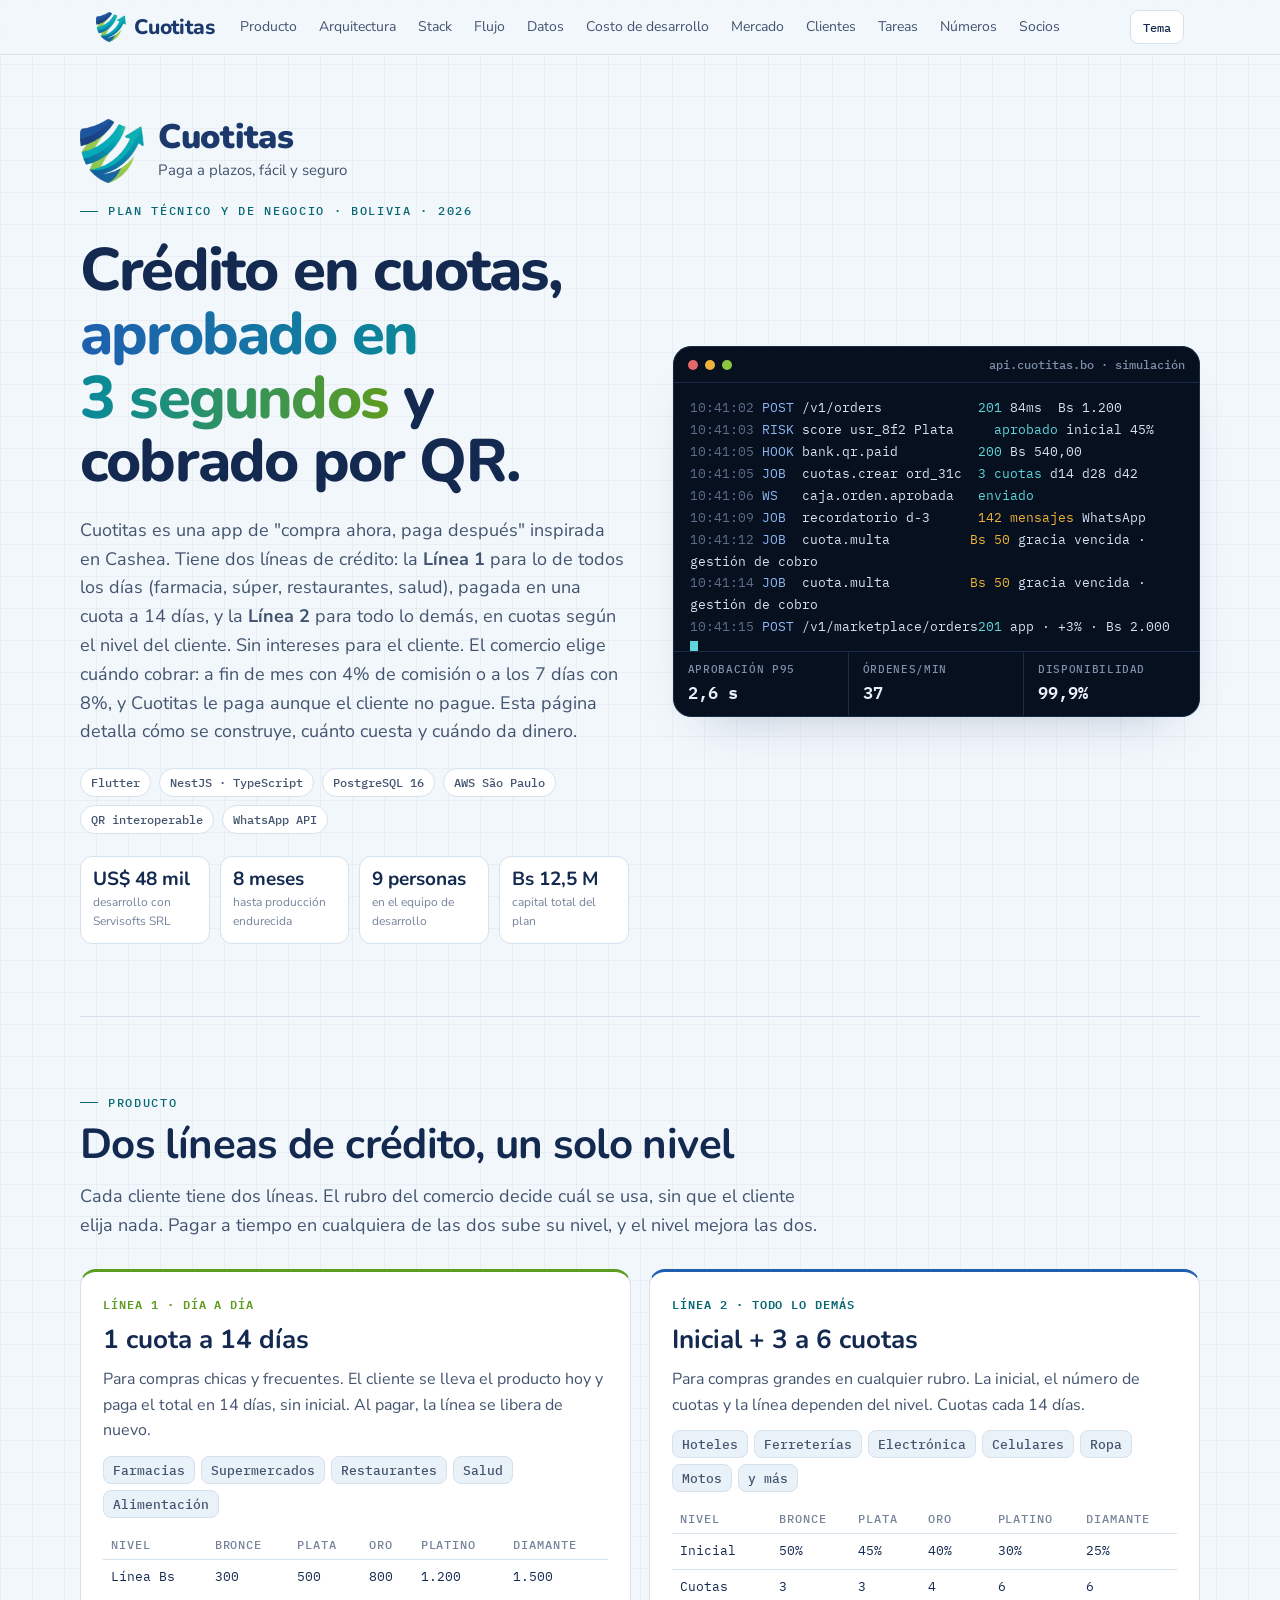
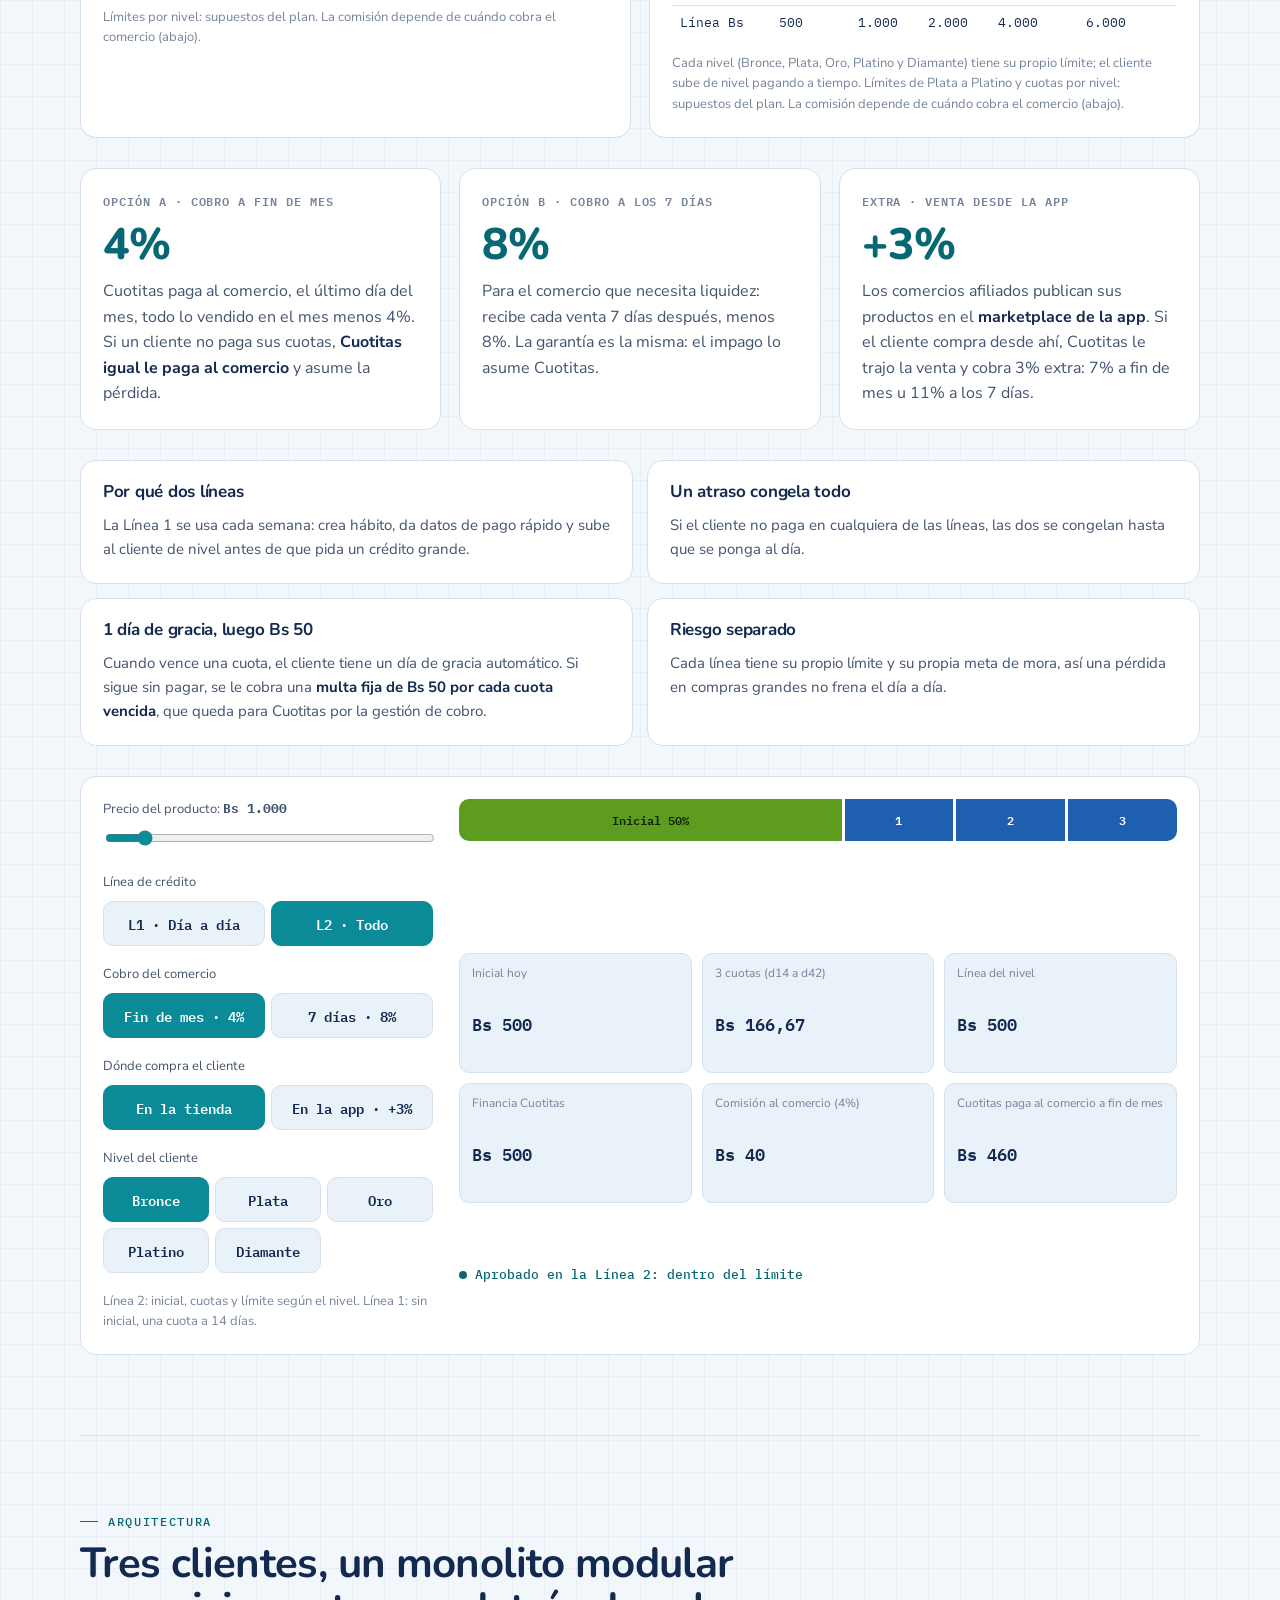
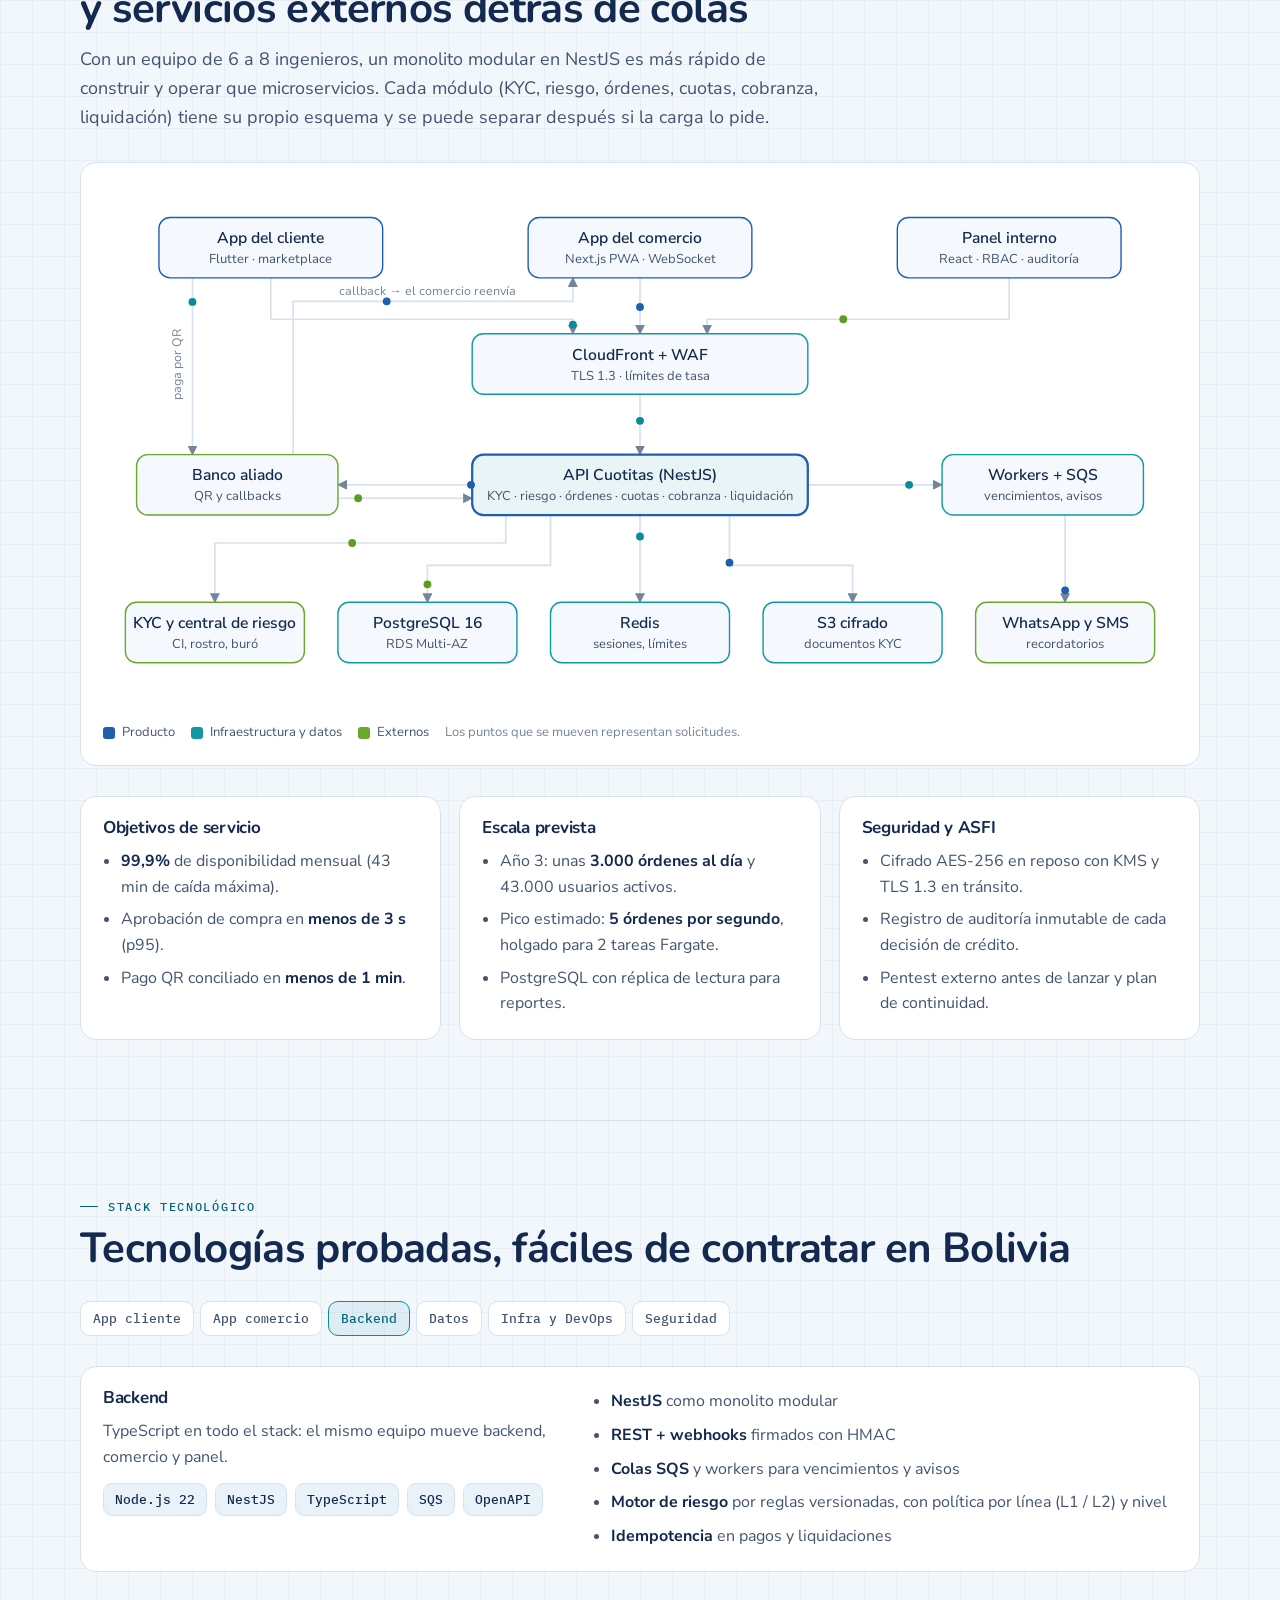
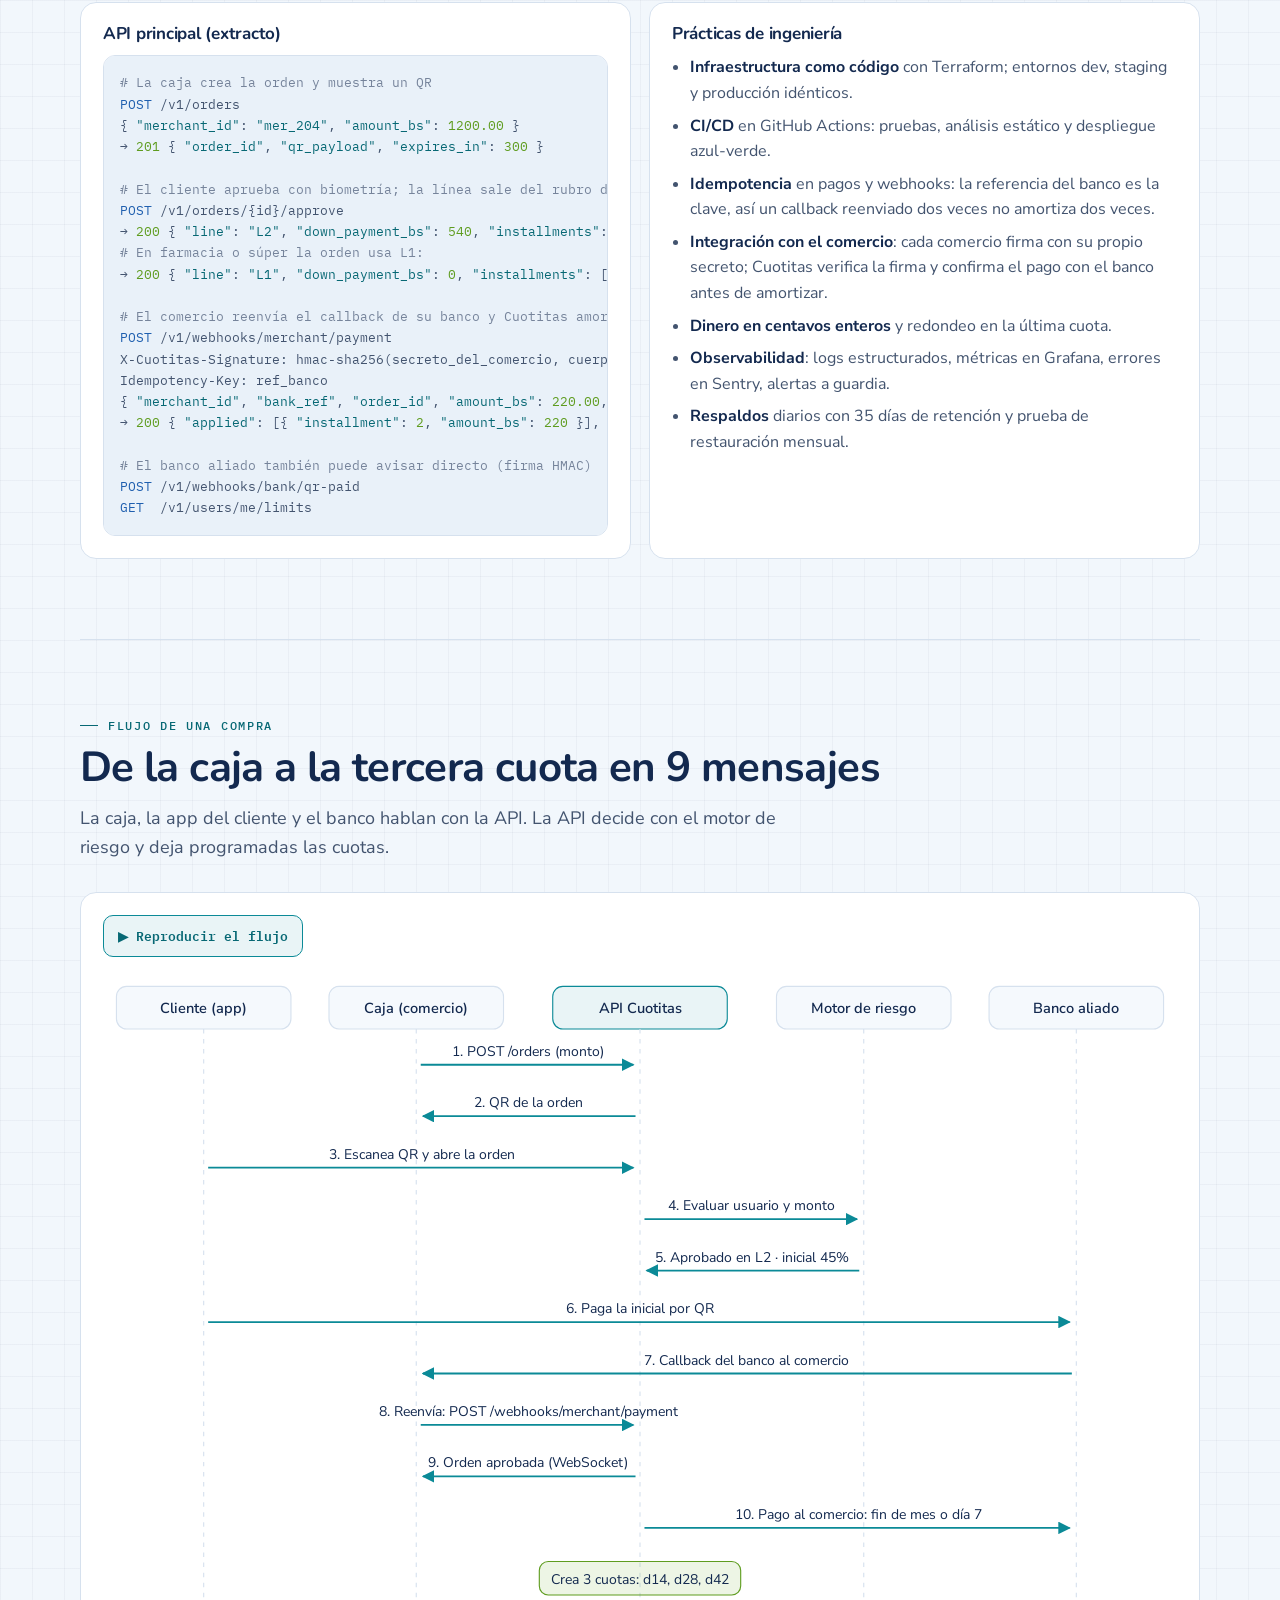
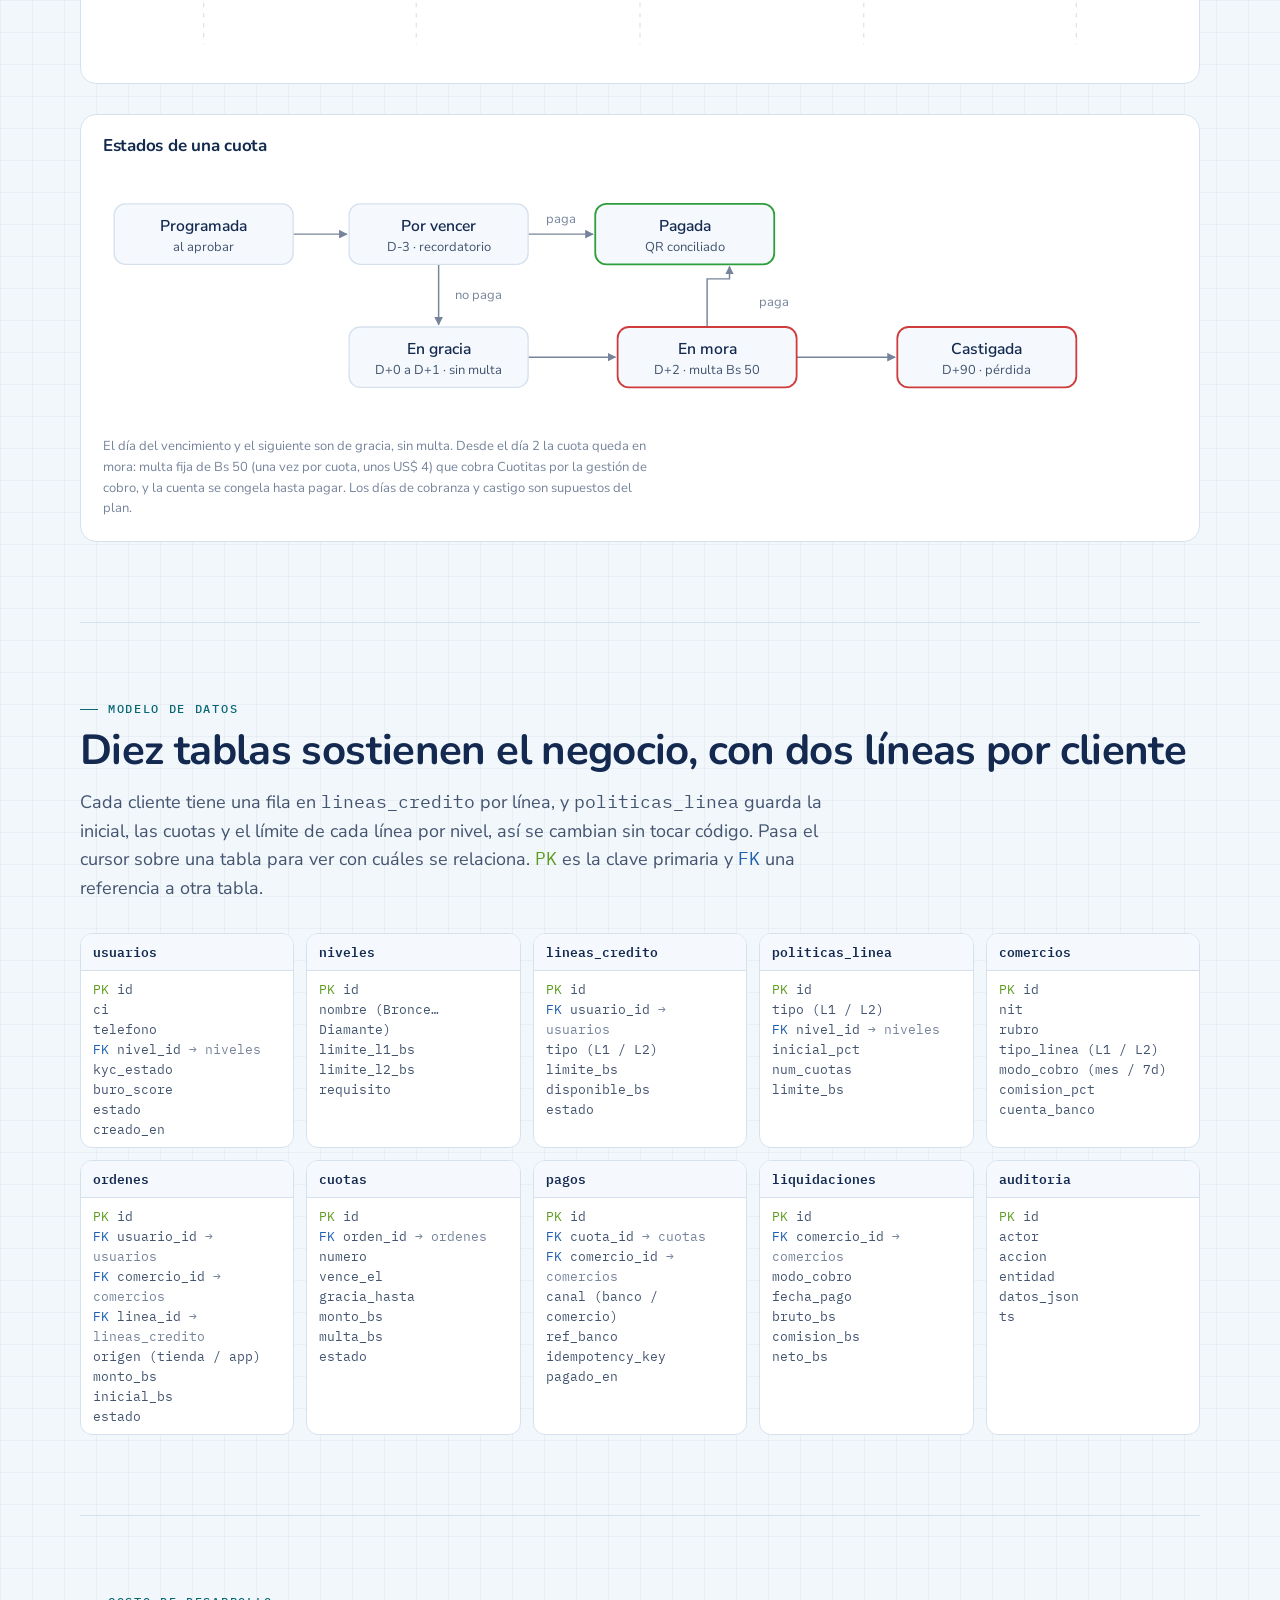
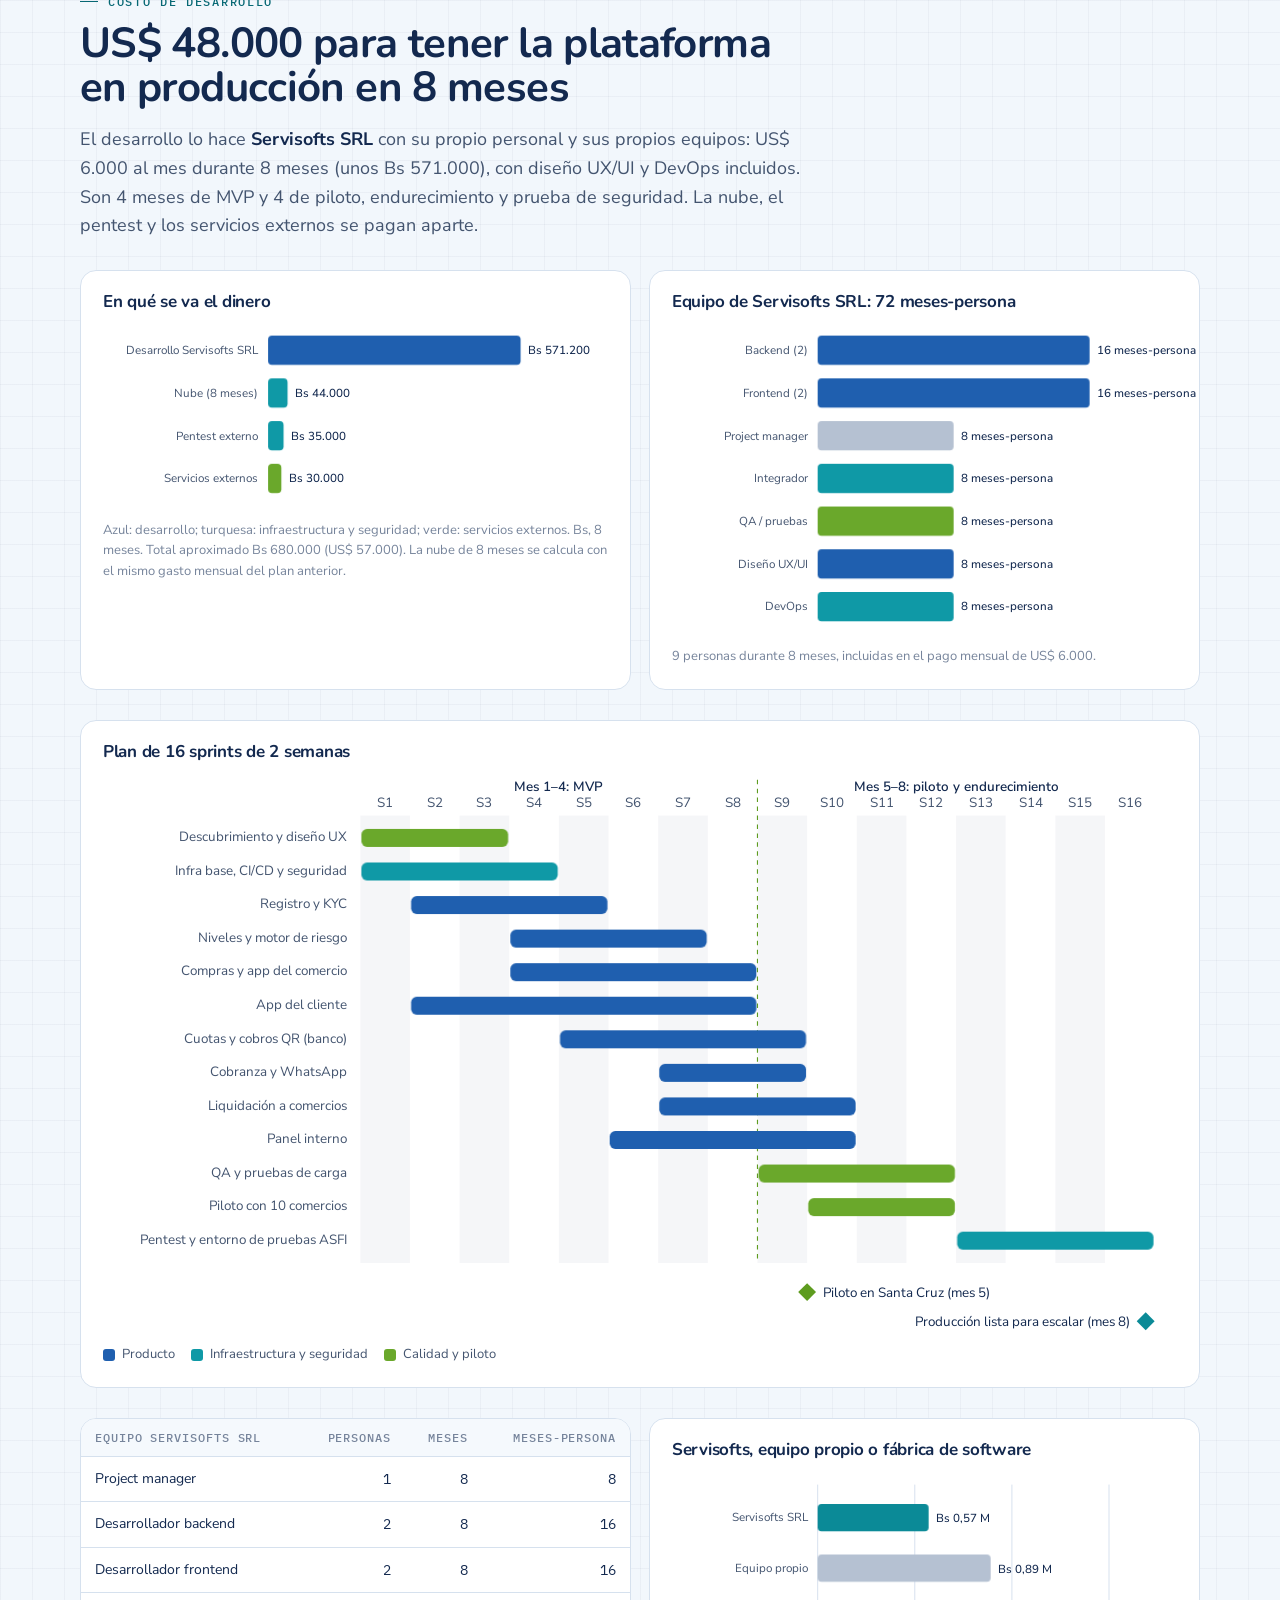
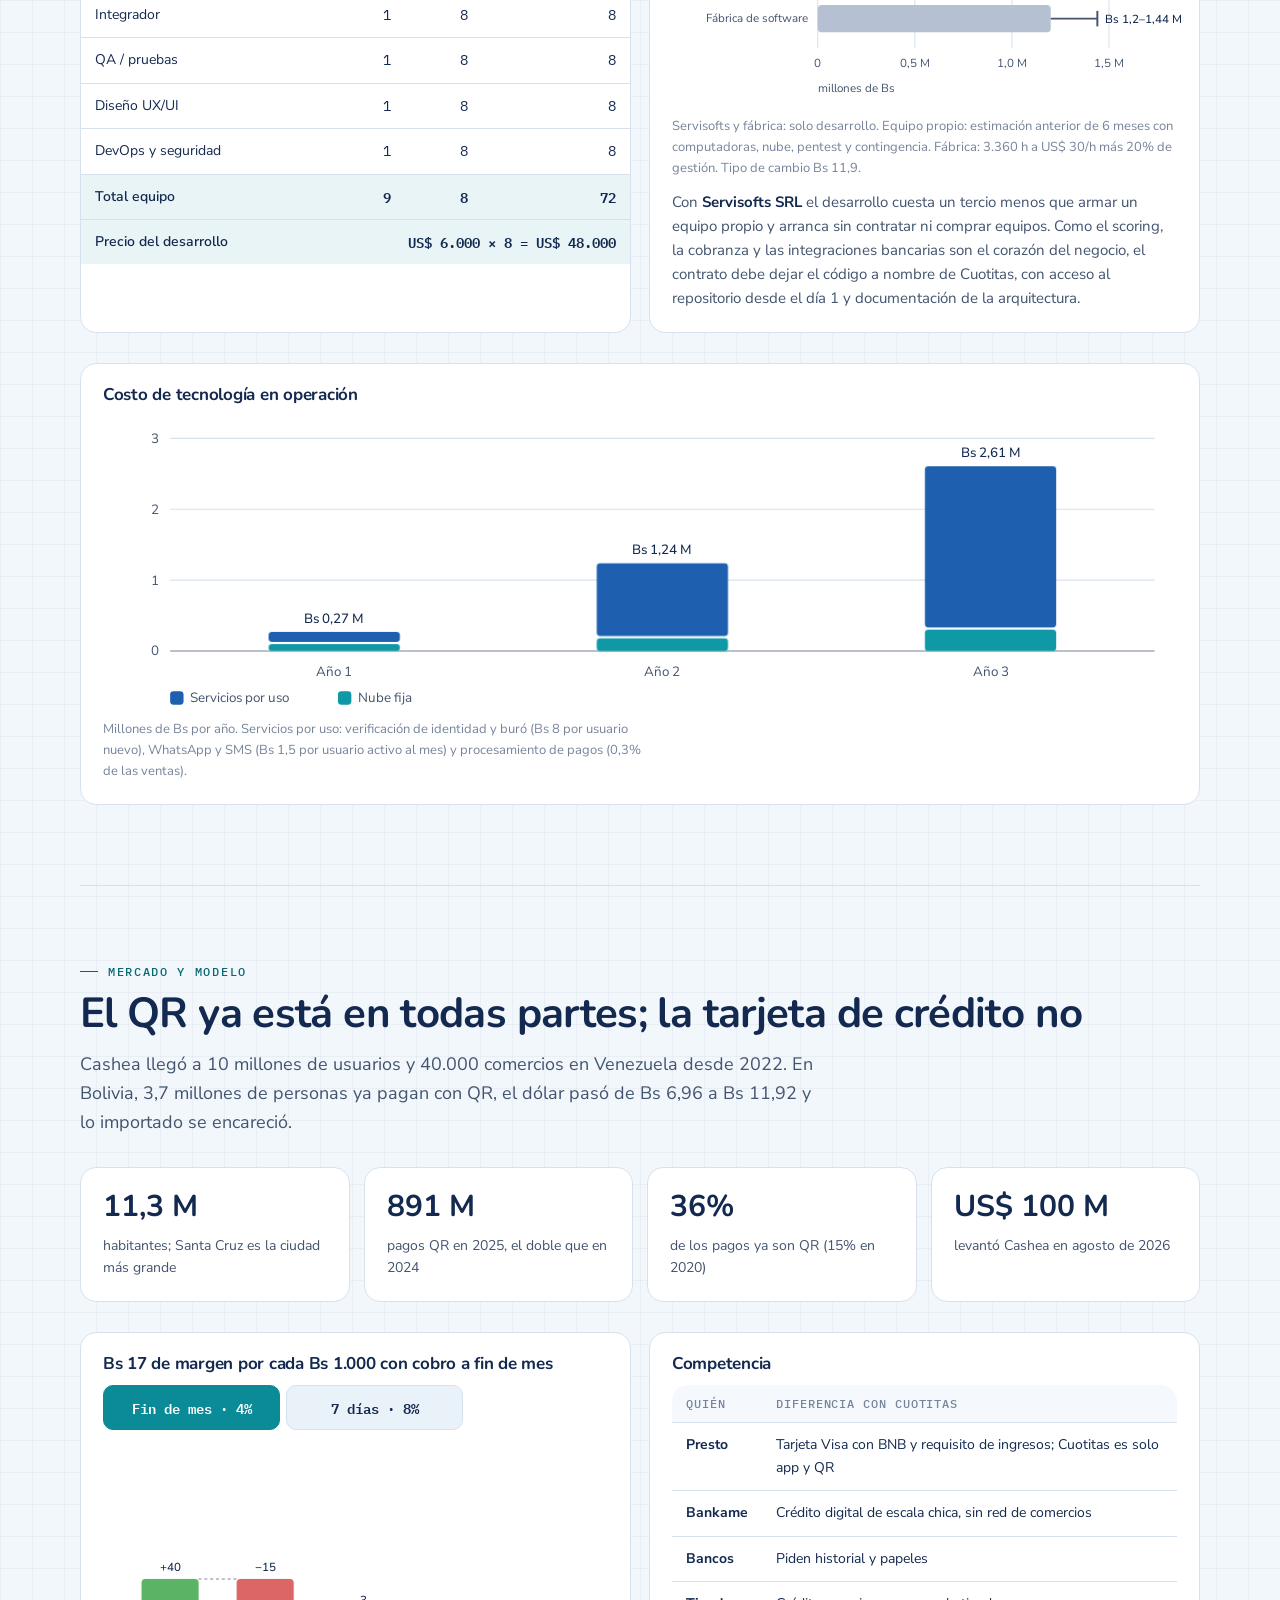
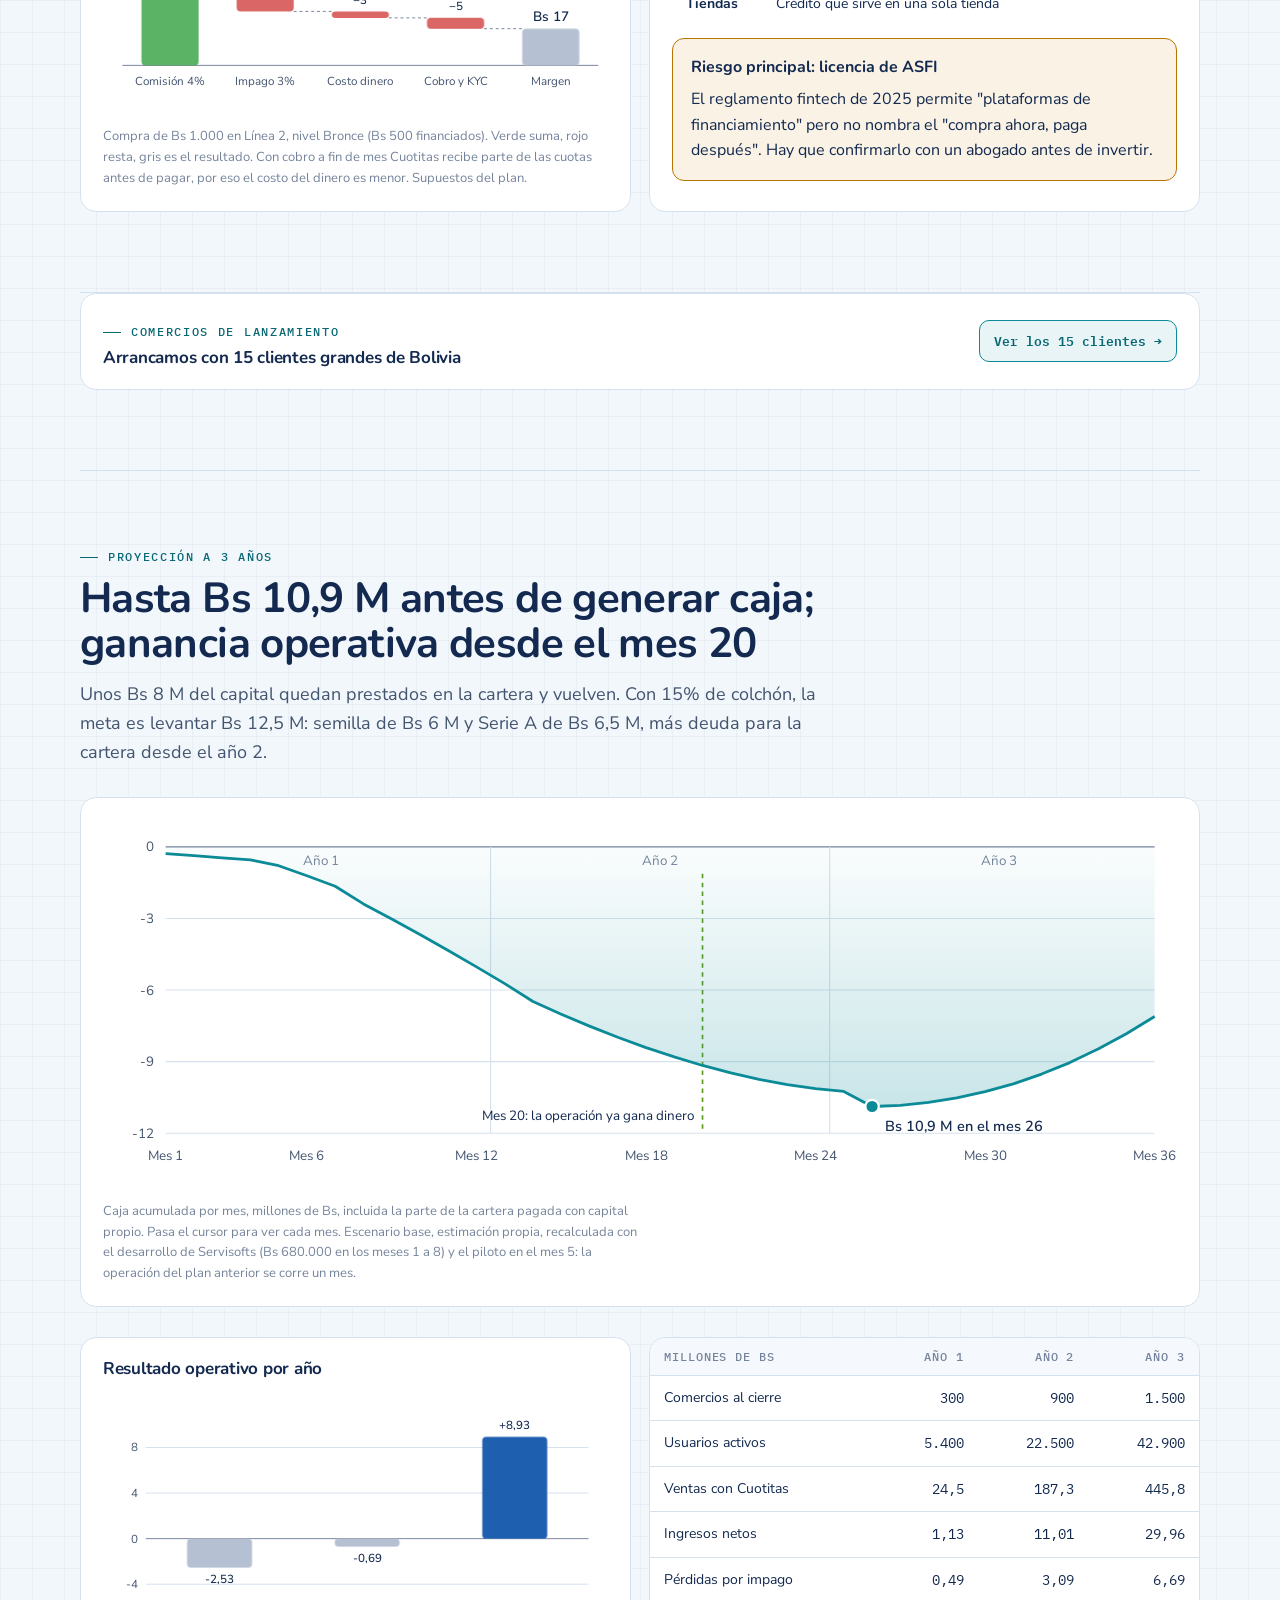
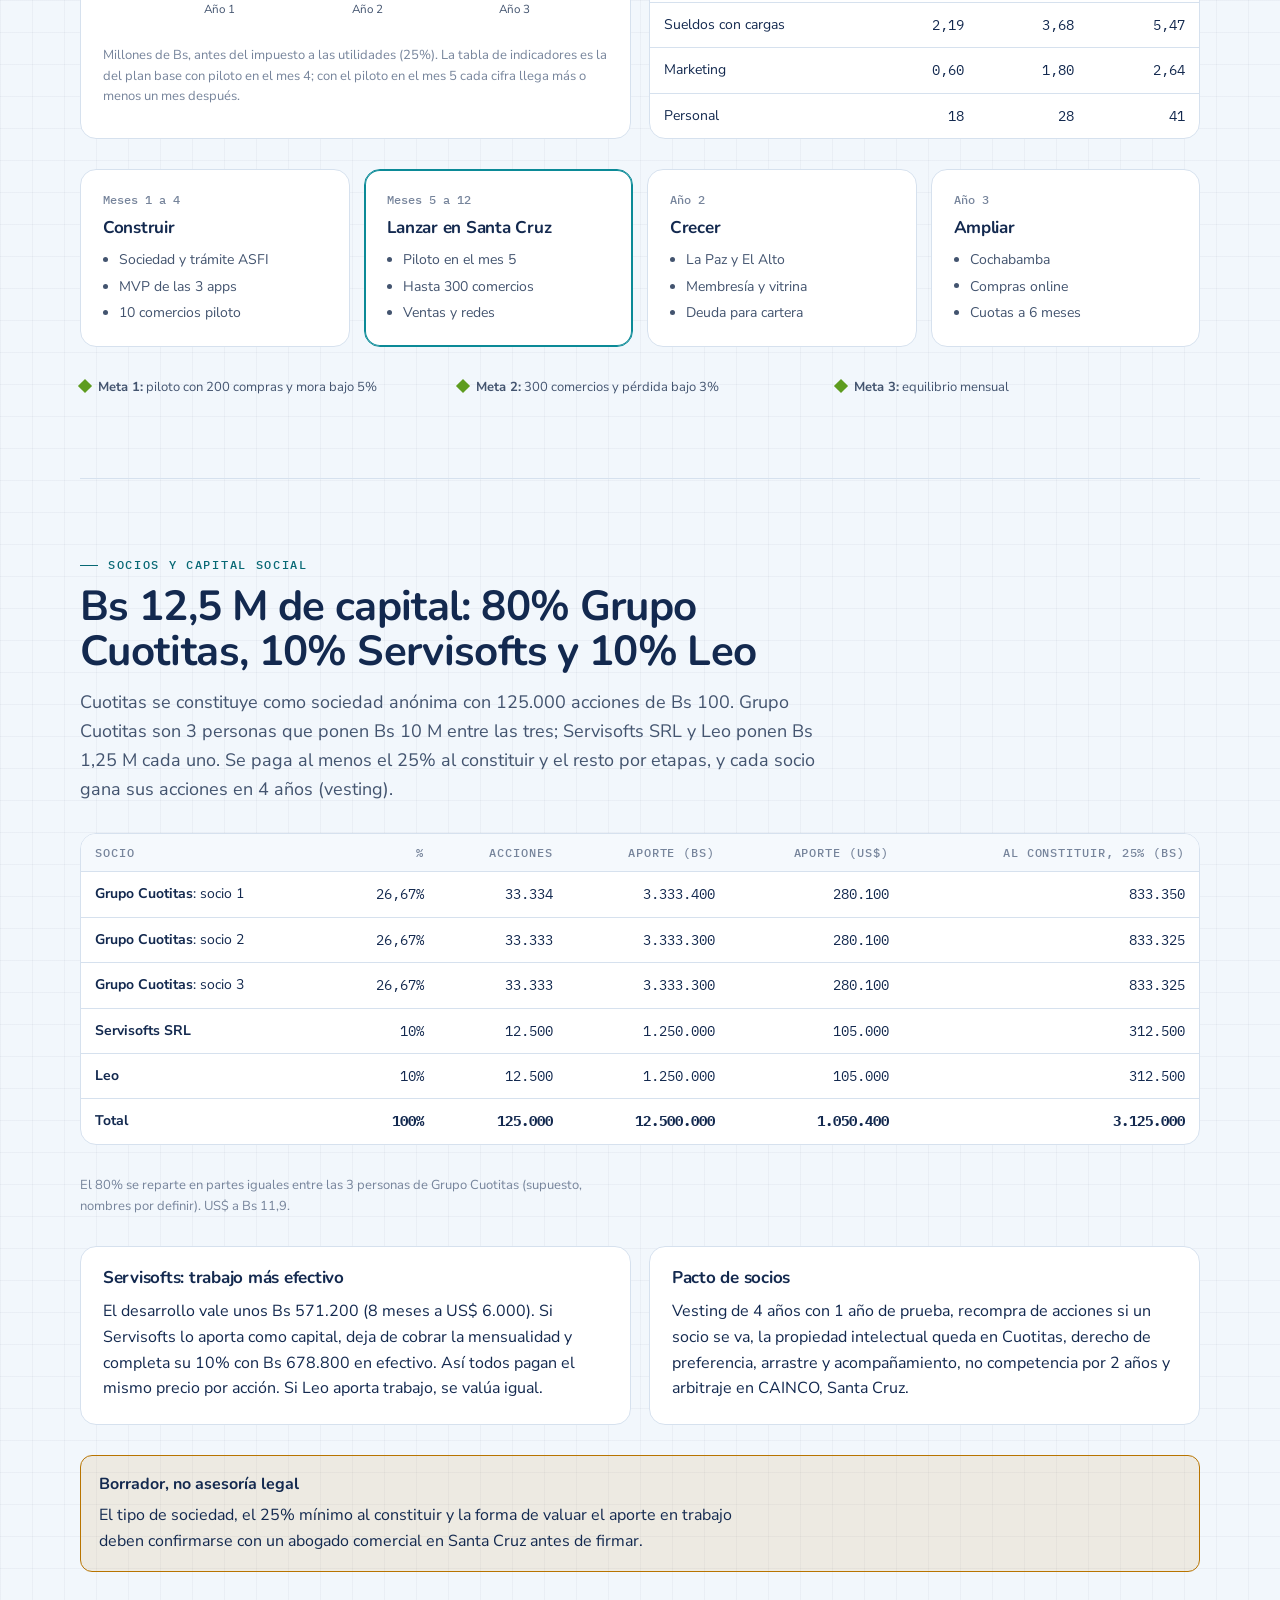
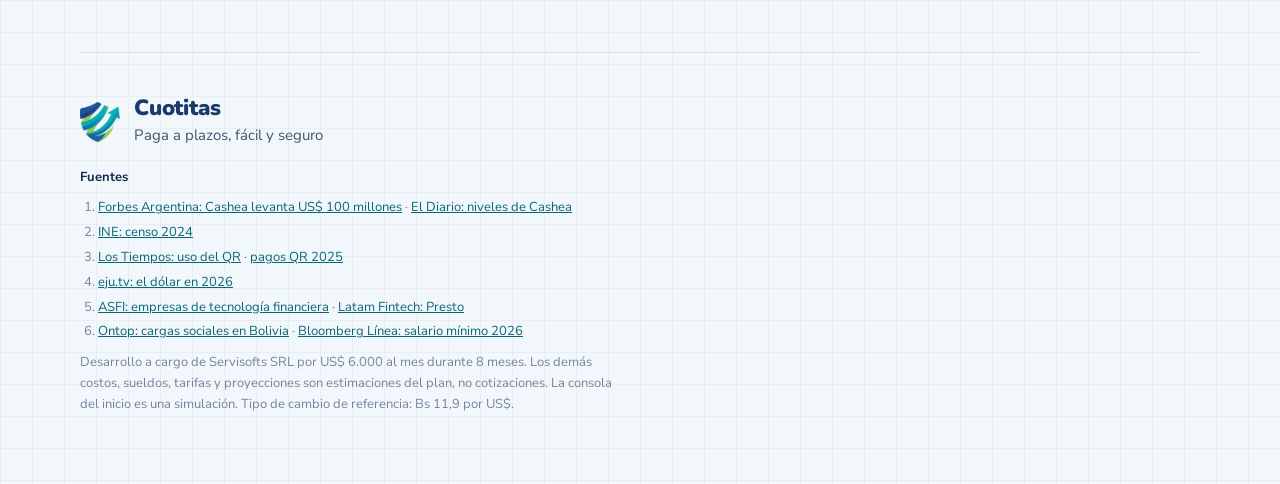
==== index.html @ 085c0272 "Merge pull request #3 from cuotitas/claude/project-thread-ottwul" ====
<!DOCTYPE html>
<html lang="es">
<head>
    <meta charset="UTF-8">
    <meta name="viewport" content="width=device-width, initial-scale=1.0, viewport-fit=cover">
    <title>Cuotitas Bolivia</title>
    <meta name="description" content="Cuotitas: paga a plazos, fácil y seguro. Plan técnico y de negocio.">
    <link rel="icon" type="image/png" href="logo.png">
    <link rel="preconnect" href="https://fonts.googleapis.com">
    <link rel="preconnect" href="https://fonts.gstatic.com" crossorigin>
    <link rel="stylesheet" href="https://fonts.googleapis.com/css2?family=Nunito:wght@600;700;800;900&family=Nunito+Sans:opsz,wght@6..12,400;6..12,600;6..12,700&family=IBM+Plex+Mono:wght@400;500;600&display=swap">
    <link rel="stylesheet" href="index.css">
</head>
<body>
<div class="progress" id="progress" aria-hidden="true"></div>
<nav class="top" aria-label="Secciones"><div class="in">
  <a class="brand" href="#inicio"><img src="logo.png" alt="" width="30" height="30">Cuotitas</a>
  <div class="links">
    <a href="#producto">Producto</a>
    <a href="#arquitectura">Arquitectura</a>
    <a href="#stack">Stack</a>
    <a href="#flujo">Flujo</a>
    <a href="#datos">Datos</a>
    <a href="#costo">Costo de desarrollo</a>
    <a href="#mercado">Mercado</a>
    <a href="clientes.html">Clientes</a>
    <a href="tareas.html">Tareas</a>
    <a href="#numeros">Números</a>
    <a href="#socios">Socios</a>
  </div>
  <button class="theme" id="theme" type="button" aria-label="Cambiar tema claro u oscuro">Tema</button>
</div></nav>

<main class="wrap">

<!-- HERO -->
<div class="hero" id="inicio">
  <div class="copy">
    <div class="lockup"><img src="logo.png" alt="Logo de Cuotitas" width="64" height="64"><div><b>Cuotitas</b><span>Paga a plazos, fácil y seguro</span></div></div>
    <span class="eyebrow">Plan técnico y de negocio · Bolivia · 2026</span>
    <h1>Crédito en cuotas, <span class="g">aprobado en 3 segundos</span> y cobrado por QR.</h1>
    <p class="lead">Cuotitas es una app de "compra ahora, paga después" inspirada en Cashea. Tiene dos líneas de crédito: la <b>Línea 1</b> para lo de todos los días (farmacia, súper, restaurantes, salud), pagada en una cuota a 14 días, y la <b>Línea 2</b> para todo lo demás, en cuotas según el nivel del cliente. Sin intereses para el cliente. El comercio elige cuándo cobrar: a fin de mes con 4% de comisión o a los 7 días con 8%, y Cuotitas le paga aunque el cliente no pague. Esta página detalla cómo se construye, cuánto cuesta y cuándo da dinero.</p>
    <div class="chips"><span class="chip">Flutter</span><span class="chip">NestJS · TypeScript</span><span class="chip">PostgreSQL 16</span><span class="chip">AWS São Paulo</span><span class="chip">QR interoperable</span><span class="chip">WhatsApp API</span></div>
    <div class="kpis">
      <div class="kpi"><b class="num" data-count="48" data-pre="US$ " data-suf=" mil">US$ 48 mil</b><span>desarrollo con Servisofts SRL</span></div>
      <div class="kpi"><b class="num">8 meses</b><span>hasta producción endurecida</span></div>
      <div class="kpi"><b class="num">9 personas</b><span>en el equipo de desarrollo</span></div>
      <div class="kpi"><b class="num">Bs 12,5 M</b><span>capital total del plan</span></div>
    </div>
  </div>
  <div class="console" aria-label="Simulación de eventos de la API de Cuotitas">
    <div class="bar"><i></i><i></i><i></i><span>api.cuotitas.bo · simulación</span></div>
    <pre id="log"><span class="dim">10:41:02</span> <span class="in">POST</span> /v1/orders            <span class="ok">201</span> 84ms  Bs 1.200
<span class="dim">10:41:03</span> <span class="in">RISK</span> score usr_8f2 Plata     <span class="ok">aprobado</span> inicial 45%
<span class="dim">10:41:05</span> <span class="in">HOOK</span> bank.qr.paid          <span class="ok">200</span> Bs 540,00
<span class="dim">10:41:05</span> <span class="in">JOB </span> cuotas.crear ord_31c  <span class="ok">3 cuotas</span> d14 d28 d42
<span class="dim">10:41:06</span> <span class="in">WS  </span> caja.orden.aprobada   <span class="ok">enviado</span>
<span class="dim">10:41:09</span> <span class="in">JOB </span> recordatorio d-3      <span class="wa">142 mensajes</span> WhatsApp
<span class="caret"></span></pre>
    <div class="meter">
      <div><small>Aprobación p95</small><b id="mLat">2,4 s</b></div>
      <div><small>Órdenes/min</small><b id="mOps">38</b></div>
      <div><small>Disponibilidad</small><b>99,9%</b></div>
    </div>
  </div>
</div>

<!-- PRODUCTO -->
<section id="producto">
  <header class="rv">
    <span class="eyebrow">Producto</span>
    <h2>Dos líneas de crédito, un solo nivel</h2>
    <p class="lead">Cada cliente tiene dos líneas. El rubro del comercio decide cuál se usa, sin que el cliente elija nada. Pagar a tiempo en cualquiera de las dos sube su nivel, y el nivel mejora las dos.</p>
  </header>
  <div class="lines">
    <div class="card glow line-card l1 rv">
      <span class="tag">Línea 1 · Día a día</span>
      <div class="big">1 cuota a 14 días</div>
      <p style="color:var(--ink-2)">Para compras chicas y frecuentes. El cliente se lleva el producto hoy y paga el total en 14 días, sin inicial. Al pagar, la línea se libera de nuevo.</p>
      <div class="rubros"><span>Farmacias</span><span>Supermercados</span><span>Restaurantes</span><span>Salud</span><span>Alimentación</span></div>
      <table class="minitbl"><thead><tr><th>Nivel</th><th>Bronce</th><th>Plata</th><th>Oro</th><th>Platino</th><th>Diamante</th></tr></thead>
        <tbody><tr><td>Línea Bs</td><td>300</td><td>500</td><td>800</td><td>1.200</td><td>1.500</td></tr></tbody></table>
      <p class="note">Límites por nivel: supuestos del plan. La comisión depende de cuándo cobra el comercio (abajo).</p>
    </div>
    <div class="card glow line-card l2 rv">
      <span class="tag">Línea 2 · Todo lo demás</span>
      <div class="big">Inicial + 3 a 6 cuotas</div>
      <p style="color:var(--ink-2)">Para compras grandes en cualquier rubro. La inicial, el número de cuotas y la línea dependen del nivel. Cuotas cada 14 días.</p>
      <div class="rubros"><span>Hoteles</span><span>Ferreterías</span><span>Electrónica</span><span>Celulares</span><span>Ropa</span><span>Motos</span><span>y más</span></div>
      <table class="minitbl"><thead><tr><th>Nivel</th><th>Bronce</th><th>Plata</th><th>Oro</th><th>Platino</th><th>Diamante</th></tr></thead>
        <tbody><tr><td>Inicial</td><td>50%</td><td>45%</td><td>40%</td><td>30%</td><td>25%</td></tr><tr><td>Cuotas</td><td>3</td><td>3</td><td>4</td><td>6</td><td>6</td></tr><tr><td>Línea Bs</td><td>500</td><td>1.000</td><td>2.000</td><td>4.000</td><td>6.000</td></tr></tbody></table>
      <p class="note">Cada nivel (Bronce, Plata, Oro, Platino y Diamante) tiene su propio límite; el cliente sube de nivel pagando a tiempo. Límites de Plata a Platino y cuotas por nivel: supuestos del plan. La comisión depende de cuándo cobra el comercio (abajo).</p>
    </div>
  </div>
  <div class="payout">
    <div class="card glow rv"><span class="opt">Opción A · Cobro a fin de mes</span><div class="pct">4%</div>
      <p style="color:var(--ink-2)">Cuotitas paga al comercio, el último día del mes, todo lo vendido en el mes menos 4%. Si un cliente no paga sus cuotas, <b style="color:var(--ink)">Cuotitas igual le paga al comercio</b> y asume la pérdida.</p></div>
    <div class="card glow rv"><span class="opt">Opción B · Cobro a los 7 días</span><div class="pct">8%</div>
      <p style="color:var(--ink-2)">Para el comercio que necesita liquidez: recibe cada venta 7 días después, menos 8%. La garantía es la misma: el impago lo asume Cuotitas.</p></div>
    <div class="card glow rv"><span class="opt">Extra · Venta desde la app</span><div class="pct">+3%</div>
      <p style="color:var(--ink-2)">Los comercios afiliados publican sus productos en el <b style="color:var(--ink)">marketplace de la app</b>. Si el cliente compra desde ahí, Cuotitas le trajo la venta y cobra 3% extra: 7% a fin de mes u 11% a los 7 días.</p></div>
  </div>
  <div class="rules">
    <div class="card glow rv"><h3>Por qué dos líneas</h3><p style="color:var(--ink-2);font-size:15px">La Línea 1 se usa cada semana: crea hábito, da datos de pago rápido y sube al cliente de nivel antes de que pida un crédito grande.</p></div>
    <div class="card glow rv"><h3>Un atraso congela todo</h3><p style="color:var(--ink-2);font-size:15px">Si el cliente no paga en cualquiera de las líneas, las dos se congelan hasta que se ponga al día.</p></div>
    <div class="card glow rv"><h3>1 día de gracia, luego Bs 50</h3><p style="color:var(--ink-2);font-size:15px">Cuando vence una cuota, el cliente tiene un día de gracia automático. Si sigue sin pagar, se le cobra una <b style="color:var(--ink)">multa fija de Bs 50 por cada cuota vencida</b>, que queda para Cuotitas por la gestión de cobro.</p></div>
    <div class="card glow rv"><h3>Riesgo separado</h3><p style="color:var(--ink-2);font-size:15px">Cada línea tiene su propio límite y su propia meta de mora, así una pérdida en compras grandes no frena el día a día.</p></div>
  </div>
  <div class="card glow sim rv">
    <div style="display:grid;gap:18px;align-content:start">
      <div><label for="precio">Precio del producto: <b class="num" id="precioTxt">Bs 1.000</b></label>
        <input id="precio" type="range" min="200" max="8000" step="100" value="1000"></div>
      <div><label id="lnLab">Línea de crédito</label>
        <div class="seg" role="group" aria-labelledby="lnLab" style="grid-template-columns:1fr 1fr">
          <button type="button" data-ln="1" aria-pressed="false">L1 · Día a día</button><button type="button" data-ln="2" aria-pressed="true">L2 · Todo</button>
        </div></div>
      <div><label id="poLab">Cobro del comercio</label>
        <div class="seg" role="group" aria-labelledby="poLab" style="grid-template-columns:1fr 1fr">
          <button type="button" data-po="m" aria-pressed="true">Fin de mes · 4%</button><button type="button" data-po="7" aria-pressed="false">7 días · 8%</button>
        </div></div>
      <div><label id="orLab">Dónde compra el cliente</label>
        <div class="seg" role="group" aria-labelledby="orLab" style="grid-template-columns:1fr 1fr">
          <button type="button" data-or="t" aria-pressed="true">En la tienda</button><button type="button" data-or="a" aria-pressed="false">En la app · +3%</button>
        </div></div>
      <div><label id="lvLab">Nivel del cliente</label>
        <div class="seg" role="group" aria-labelledby="lvLab" style="grid-template-columns:repeat(3,1fr)">
          <button type="button" data-l="1" aria-pressed="true">Bronce</button><button type="button" data-l="2" aria-pressed="false">Plata</button><button type="button" data-l="3" aria-pressed="false">Oro</button><button type="button" data-l="4" aria-pressed="false">Platino</button><button type="button" data-l="5" aria-pressed="false">Diamante</button>
        </div></div>
      <p class="note">Línea 2: inicial, cuotas y límite según el nivel. Línea 1: sin inicial, una cuota a 14 días.</p>
    </div>
    <div style="display:grid;gap:14px;min-width:0" aria-live="polite">
      <div class="split" aria-hidden="true" id="split"></div>
      <div class="cells">
        <div class="cell"><span>Inicial hoy</span><b id="iniTxt">Bs 500</b></div>
        <div class="cell"><span id="cuLab">Cada cuota (d14, d28, d42)</span><b id="cuTxt">Bs 166,67</b></div>
        <div class="cell"><span>Línea del nivel</span><b id="lineaTxt">Bs 500</b></div>
        <div class="cell"><span>Financia Cuotitas</span><b id="finTxt">Bs 500</b></div>
        <div class="cell"><span id="comLab">Comisión al comercio (4%)</span><b id="comTxt">Bs 40</b></div>
        <div class="cell"><span id="netLab">Cuotitas paga al comercio a fin de mes</span><b id="netTxt">Bs 460</b></div>
      </div>
      <div class="status ok" id="estado"><i></i><span>Aprobado: dentro de la línea</span></div>
    </div>
  </div>
</section>

<!-- ARQUITECTURA -->
<section id="arquitectura">
  <header class="rv">
    <span class="eyebrow">Arquitectura</span>
    <h2>Tres clientes, un monolito modular y servicios externos detrás de colas</h2>
    <p class="lead">Con un equipo de 6 a 8 ingenieros, un monolito modular en NestJS es más rápido de construir y operar que microservicios. Cada módulo (KYC, riesgo, órdenes, cuotas, cobranza, liquidación) tiene su propio esquema y se puede separar después si la carga lo pide.</p>
  </header>
  <div class="card rv">
    <div class="scrollx"><svg class="diagram" id="arch" viewBox="0 0 960 470" role="img" aria-label="Arquitectura de Cuotitas: apps, borde, API, servicios y datos"></svg></div>
    <div class="legend"><span><i style="background:var(--s1)"></i>Producto</span><span><i style="background:var(--s2)"></i>Infraestructura y datos</span><span><i style="background:var(--s3)"></i>Externos</span><span class="note">Los puntos que se mueven representan solicitudes.</span></div>
  </div>
  <div class="grid3">
    <div class="card glow rv"><h3>Objetivos de servicio</h3><ul class="clean"><li><b>99,9%</b> de disponibilidad mensual (43 min de caída máxima).</li><li>Aprobación de compra en <b>menos de 3 s</b> (p95).</li><li>Pago QR conciliado en <b>menos de 1 min</b>.</li></ul></div>
    <div class="card glow rv"><h3>Escala prevista</h3><ul class="clean"><li>Año 3: unas <b>3.000 órdenes al día</b> y 43.000 usuarios activos.</li><li>Pico estimado: <b>5 órdenes por segundo</b>, holgado para 2 tareas Fargate.</li><li>PostgreSQL con réplica de lectura para reportes.</li></ul></div>
    <div class="card glow rv"><h3>Seguridad y ASFI</h3><ul class="clean"><li>Cifrado AES-256 en reposo con KMS y TLS 1.3 en tránsito.</li><li>Registro de auditoría inmutable de cada decisión de crédito.</li><li>Pentest externo antes de lanzar y plan de continuidad.</li></ul></div>
  </div>
</section>

<!-- STACK -->
<section id="stack">
  <header class="rv">
    <span class="eyebrow">Stack tecnológico</span>
    <h2>Tecnologías probadas, fáciles de contratar en Bolivia</h2>
  </header>
  <div class="tabs" role="tablist" aria-label="Capas del stack" id="tabs"></div>
  <div class="card tabpanel rv" role="tabpanel" id="tabpanel" aria-live="polite"></div>
  <div class="grid2">
    <div class="card rv"><h3>API principal (extracto)</h3>
<pre class="code"><span class="c"># La caja crea la orden y muestra un QR</span>
<span class="k">POST</span> /v1/orders
{ <span class="s">"merchant_id"</span>: <span class="s">"mer_204"</span>, <span class="s">"amount_bs"</span>: <span class="n">1200.00</span> }
→ <span class="n">201</span> { <span class="s">"order_id"</span>, <span class="s">"qr_payload"</span>, <span class="s">"expires_in"</span>: <span class="n">300</span> }

<span class="c"># El cliente aprueba con biometría; la línea sale del rubro del comercio</span>
<span class="k">POST</span> /v1/orders/{id}/approve
→ <span class="n">200</span> { <span class="s">"line"</span>: <span class="s">"L2"</span>, <span class="s">"down_payment_bs"</span>: <span class="n">540</span>, <span class="s">"installments"</span>: [<span class="n">220</span>, <span class="n">220</span>, <span class="n">220</span>] }
<span class="c"># En farmacia o súper la orden usa L1:</span>
→ <span class="n">200</span> { <span class="s">"line"</span>: <span class="s">"L1"</span>, <span class="s">"down_payment_bs"</span>: <span class="n">0</span>, <span class="s">"installments"</span>: [<span class="n">85.50</span>] }

<span class="c"># El comercio reenvía el callback de su banco y Cuotitas amortiza la cuota</span>
<span class="k">POST</span> /v1/webhooks/merchant/payment
X-Cuotitas-Signature: hmac-sha256(secreto_del_comercio, cuerpo)
Idempotency-Key: ref_banco
{ <span class="s">"merchant_id"</span>, <span class="s">"bank_ref"</span>, <span class="s">"order_id"</span>, <span class="s">"amount_bs"</span>: <span class="n">220.00</span>, <span class="s">"paid_at"</span> }
→ <span class="n">200</span> { <span class="s">"applied"</span>: [{ <span class="s">"installment"</span>: <span class="n">2</span>, <span class="s">"amount_bs"</span>: <span class="n">220</span> }], <span class="s">"pending_bs"</span>: <span class="n">220</span> }

<span class="c"># El banco aliado también puede avisar directo (firma HMAC)</span>
<span class="k">POST</span> /v1/webhooks/bank/qr-paid
<span class="k">GET</span>  /v1/users/me/limits</pre></div>
    <div class="card rv"><h3>Prácticas de ingeniería</h3>
      <ul class="clean">
        <li><b>Infraestructura como código</b> con Terraform; entornos dev, staging y producción idénticos.</li>
        <li><b>CI/CD</b> en GitHub Actions: pruebas, análisis estático y despliegue azul-verde.</li>
        <li><b>Idempotencia</b> en pagos y webhooks: la referencia del banco es la clave, así un callback reenviado dos veces no amortiza dos veces.</li>
        <li><b>Integración con el comercio</b>: cada comercio firma con su propio secreto; Cuotitas verifica la firma y confirma el pago con el banco antes de amortizar.</li>
        <li><b>Dinero en centavos enteros</b> y redondeo en la última cuota.</li>
        <li><b>Observabilidad</b>: logs estructurados, métricas en Grafana, errores en Sentry, alertas a guardia.</li>
        <li><b>Respaldos</b> diarios con 35 días de retención y prueba de restauración mensual.</li>
      </ul></div>
  </div>
</section>

<!-- FLUJO -->
<section id="flujo">
  <header class="rv">
    <span class="eyebrow">Flujo de una compra</span>
    <h2>De la caja a la tercera cuota en 9 mensajes</h2>
    <p class="lead">La caja, la app del cliente y el banco hablan con la API. La API decide con el motor de riesgo y deja programadas las cuotas.</p>
  </header>
  <div class="card rv" style="gap:16px">
    <button class="btn" id="seqPlay" type="button">▶ Reproducir el flujo</button>
    <div class="scrollx"><svg class="diagram seq" id="seq" viewBox="0 0 960 615" role="img" aria-label="Diagrama de secuencia de una compra"></svg></div>
  </div>
  <div class="card rv">
    <h3>Estados de una cuota</h3>
    <div class="scrollx"><svg class="diagram" id="states" viewBox="0 0 960 230" role="img" aria-label="Estados de una cuota: programada, por vencer, pagada, en gracia, en mora con multa, castigada"></svg></div>
    <p class="note">El día del vencimiento y el siguiente son de gracia, sin multa. Desde el día 2 la cuota queda en mora: multa fija de Bs 50 (una vez por cuota, unos US$ 4) que cobra Cuotitas por la gestión de cobro, y la cuenta se congela hasta pagar. Los días de cobranza y castigo son supuestos del plan.</p>
  </div>
</section>

<!-- DATOS -->
<section id="datos">
  <header class="rv">
    <span class="eyebrow">Modelo de datos</span>
    <h2>Diez tablas sostienen el negocio, con dos líneas por cliente</h2>
    <p class="lead">Cada cliente tiene una fila en <span class="mono">lineas_credito</span> por línea, y <span class="mono">politicas_linea</span> guarda la inicial, las cuotas y el límite de cada línea por nivel, así se cambian sin tocar código. Pasa el cursor sobre una tabla para ver con cuáles se relaciona. <span class="mono" style="color:var(--sun)">PK</span> es la clave primaria y <span class="mono" style="color:var(--cyan)">FK</span> una referencia a otra tabla.</p>
  </header>
  <div class="erd rv" id="erd"></div>
</section>

<!-- COSTO -->
<section id="costo">
  <header class="rv">
    <span class="eyebrow">Costo de desarrollo</span>
    <h2>US$ 48.000 para tener la plataforma en producción en 8 meses</h2>
    <p class="lead">El desarrollo lo hace <b style="color:var(--ink)">Servisofts SRL</b> con su propio personal y sus propios equipos: US$ 6.000 al mes durante 8 meses (unos Bs 571.000), con diseño UX/UI y DevOps incluidos. Son 4 meses de MVP y 4 de piloto, endurecimiento y prueba de seguridad. La nube, el pentest y los servicios externos se pagan aparte.</p>
  </header>
  <div class="grid2">
    <div class="card rv">
      <h3>En qué se va el dinero</h3>
      <svg class="chart" id="devcost" viewBox="0 0 520 190" role="img" aria-label="Costo de desarrollo por rubro"></svg>
      <p class="note">Azul: desarrollo; turquesa: infraestructura y seguridad; verde: servicios externos. Bs, 8 meses. Total aproximado Bs 680.000 (US$ 57.000). La nube de 8 meses se calcula con el mismo gasto mensual del plan anterior.</p>
    </div>
    <div class="card rv">
      <h3>Equipo de Servisofts SRL: 72 meses-persona</h3>
      <svg class="chart" id="effort" viewBox="0 0 520 320" role="img" aria-label="Meses-persona por rol"></svg>
      <p class="note">9 personas durante 8 meses, incluidas en el pago mensual de US$ 6.000.</p>
    </div>
  </div>
  <div class="card rv">
    <h3>Plan de 16 sprints de 2 semanas</h3>
    <div class="scrollx"><svg class="diagram" id="gantt" viewBox="0 0 960 500" role="img" aria-label="Cronograma de desarrollo en 16 sprints"></svg></div>
    <div class="legend"><span><i style="background:var(--s1)"></i>Producto</span><span><i style="background:var(--s2)"></i>Infraestructura y seguridad</span><span><i style="background:var(--s3)"></i>Calidad y piloto</span></div>
  </div>
  <div class="grid2">
    <div class="tbl rv"><table>
      <thead><tr><th>Equipo Servisofts SRL</th><th class="r">Personas</th><th class="r">Meses</th><th class="r">Meses-persona</th></tr></thead>
      <tbody>
        <tr><td>Project manager</td><td class="r">1</td><td class="r">8</td><td class="r">8</td></tr>
        <tr><td>Desarrollador backend</td><td class="r">2</td><td class="r">8</td><td class="r">16</td></tr>
        <tr><td>Desarrollador frontend</td><td class="r">2</td><td class="r">8</td><td class="r">16</td></tr>
        <tr><td>Integrador</td><td class="r">1</td><td class="r">8</td><td class="r">8</td></tr>
        <tr><td>QA / pruebas</td><td class="r">1</td><td class="r">8</td><td class="r">8</td></tr>
        <tr><td>Diseño UX/UI</td><td class="r">1</td><td class="r">8</td><td class="r">8</td></tr>
        <tr><td>DevOps y seguridad</td><td class="r">1</td><td class="r">8</td><td class="r">8</td></tr>
        <tr class="tot"><td>Total equipo</td><td class="r">9</td><td class="r">8</td><td class="r">72</td></tr>
        <tr class="tot"><td>Precio del desarrollo</td><td class="r" colspan="3">US$ 6.000 × 8 = US$ 48.000</td></tr>
      </tbody></table></div>
    <div class="card rv">
      <h3>Servisofts, equipo propio o fábrica de software</h3>
      <svg class="chart" id="vs" viewBox="0 0 520 240" role="img" aria-label="Comparación de costo: Servisofts SRL, equipo propio y fábrica de software"></svg>
      <p class="note">Servisofts y fábrica: solo desarrollo. Equipo propio: estimación anterior de 6 meses con computadoras, nube, pentest y contingencia. Fábrica: 3.360 h a US$ 30/h más 20% de gestión. Tipo de cambio Bs 11,9.</p>
      <p style="color:var(--ink-2);font-size:15px">Con <b style="color:var(--ink)">Servisofts SRL</b> el desarrollo cuesta un tercio menos que armar un equipo propio y arranca sin contratar ni comprar equipos. Como el scoring, la cobranza y las integraciones bancarias son el corazón del negocio, el contrato debe dejar el código a nombre de Cuotitas, con acceso al repositorio desde el día 1 y documentación de la arquitectura.</p>
    </div>
  </div>
  <div class="card rv">
    <h3>Costo de tecnología en operación</h3>
    <svg class="chart" id="techrun" viewBox="0 0 960 260" role="img" aria-label="Costo anual de tecnología: nube fija y servicios por uso"></svg>
    <p class="note">Millones de Bs por año. Servicios por uso: verificación de identidad y buró (Bs 8 por usuario nuevo), WhatsApp y SMS (Bs 1,5 por usuario activo al mes) y procesamiento de pagos (0,3% de las ventas).</p>
  </div>
</section>

<!-- MERCADO Y NEGOCIO -->
<section id="mercado">
  <header class="rv">
    <span class="eyebrow">Mercado y modelo</span>
    <h2>El QR ya está en todas partes; la tarjeta de crédito no</h2>
    <p class="lead">Cashea llegó a 10 millones de usuarios y 40.000 comercios en Venezuela desde 2022. En Bolivia, 3,7 millones de personas ya pagan con QR, el dólar pasó de Bs 6,96 a Bs 11,92 y lo importado se encareció.</p>
  </header>
  <div class="grid4">
    <div class="card glow stat rv"><b class="num">11,3 M</b><span>habitantes; Santa Cruz es la ciudad más grande</span></div>
    <div class="card glow stat rv"><b class="num">891 M</b><span>pagos QR en 2025, el doble que en 2024</span></div>
    <div class="card glow stat rv"><b class="num">36%</b><span>de los pagos ya son QR (15% en 2020)</span></div>
    <div class="card glow stat rv"><b class="num">US$ 100 M</b><span>levantó Cashea en agosto de 2026</span></div>
  </div>
  <div class="grid2">
    <div class="card rv">
      <h3 id="waterTitle">Bs 17 de margen por cada Bs 1.000 con cobro a fin de mes</h3>
      <div class="seg" role="group" aria-label="Opción de cobro del comercio" style="grid-template-columns:1fr 1fr;max-width:360px">
        <button type="button" data-wo="m" aria-pressed="true">Fin de mes · 4%</button><button type="button" data-wo="7" aria-pressed="false">7 días · 8%</button>
      </div>
      <svg class="chart" id="water" viewBox="0 0 520 280" role="img" aria-label="Margen por compra de Bs 1.000 según la opción de cobro"></svg>
      <p class="note">Compra de Bs 1.000 en Línea 2, nivel Bronce (Bs 500 financiados). Verde suma, rojo resta, gris es el resultado. Con cobro a fin de mes Cuotitas recibe parte de las cuotas antes de pagar, por eso el costo del dinero es menor. Supuestos del plan.</p>
    </div>
    <div class="card rv" style="align-content:start">
      <h3>Competencia</h3>
      <div class="tbl" style="border:0"><table>
        <thead><tr><th>Quién</th><th>Diferencia con Cuotitas</th></tr></thead>
        <tbody>
          <tr><td><b>Presto</b></td><td>Tarjeta Visa con BNB y requisito de ingresos; Cuotitas es solo app y QR</td></tr>
          <tr><td><b>Bankame</b></td><td>Crédito digital de escala chica, sin red de comercios</td></tr>
          <tr><td><b>Bancos</b></td><td>Piden historial y papeles</td></tr>
          <tr><td><b>Tiendas</b></td><td>Crédito que sirve en una sola tienda</td></tr>
        </tbody></table></div>
      <div class="callout"><b>Riesgo principal: licencia de ASFI</b><p>El reglamento fintech de 2025 permite "plataformas de financiamiento" pero no nombra el "compra ahora, paga después". Hay que confirmarlo con un abogado antes de invertir.</p></div>
    </div>
  </div>
</section>

<!-- CLIENTES -->
<section id="clientes" style="padding-top:0">
  <div class="card glow rv" style="display:flex;flex-wrap:wrap;align-items:center;justify-content:space-between;gap:14px">
    <div><span class="eyebrow">Comercios de lanzamiento</span><h3 style="margin-top:8px">Arrancamos con 15 clientes grandes de Bolivia</h3></div>
    <a class="btn" href="clientes.html" style="text-decoration:none">Ver los 15 clientes →</a>
  </div>
</section>

<!-- NÚMEROS -->
<section id="numeros">
  <header class="rv">
    <span class="eyebrow">Proyección a 3 años</span>
    <h2>Hasta Bs 10,9 M antes de generar caja; ganancia operativa desde el mes 20</h2>
    <p class="lead">Unos Bs 8 M del capital quedan prestados en la cartera y vuelven. Con 15% de colchón, la meta es levantar Bs 12,5 M: semilla de Bs 6 M y Serie A de Bs 6,5 M, más deuda para la cartera desde el año 2.</p>
  </header>
  <div class="card rv">
    <svg class="chart" id="cash" viewBox="0 0 960 330" role="img" aria-label="Caja acumulada: mínimo de Bs 10,9 M en el mes 26"></svg>
    <p class="note">Caja acumulada por mes, millones de Bs, incluida la parte de la cartera pagada con capital propio. Pasa el cursor para ver cada mes. Escenario base, estimación propia, recalculada con el desarrollo de Servisofts (Bs 680.000 en los meses 1 a 8) y el piloto en el mes 5: la operación del plan anterior se corre un mes.</p>
  </div>
  <div class="grid2">
    <div class="card rv"><h3>Resultado operativo por año</h3>
      <svg class="chart" id="annual" viewBox="0 0 520 250" role="img" aria-label="Resultado operativo: -2,53, -0,69 y 8,93 millones de Bs"></svg>
      <p class="note">Millones de Bs, antes del impuesto a las utilidades (25%). La tabla de indicadores es la del plan base con piloto en el mes 4; con el piloto en el mes 5 cada cifra llega más o menos un mes después.</p></div>
    <div class="tbl rv"><table>
      <thead><tr><th>Millones de Bs</th><th class="r">Año 1</th><th class="r">Año 2</th><th class="r">Año 3</th></tr></thead>
      <tbody>
        <tr><td>Comercios al cierre</td><td class="r">300</td><td class="r">900</td><td class="r">1.500</td></tr>
        <tr><td>Usuarios activos</td><td class="r">5.400</td><td class="r">22.500</td><td class="r">42.900</td></tr>
        <tr><td>Ventas con Cuotitas</td><td class="r">24,5</td><td class="r">187,3</td><td class="r">445,8</td></tr>
        <tr><td>Ingresos netos</td><td class="r">1,13</td><td class="r">11,01</td><td class="r">29,96</td></tr>
        <tr><td>Pérdidas por impago</td><td class="r">0,49</td><td class="r">3,09</td><td class="r">6,69</td></tr>
        <tr><td>Sueldos con cargas</td><td class="r">2,19</td><td class="r">3,68</td><td class="r">5,47</td></tr>
        <tr><td>Marketing</td><td class="r">0,60</td><td class="r">1,80</td><td class="r">2,64</td></tr>
        <tr><td>Personal</td><td class="r">18</td><td class="r">28</td><td class="r">41</td></tr>
      </tbody></table></div>
  </div>
  <div class="road">
    <div class="card phase rv"><span class="when">Meses 1 a 4</span><h3>Construir</h3><ul><li>Sociedad y trámite ASFI</li><li>MVP de las 3 apps</li><li>10 comercios piloto</li></ul></div>
    <div class="card phase now rv"><span class="when">Meses 5 a 12</span><h3>Lanzar en Santa Cruz</h3><ul><li>Piloto en el mes 5</li><li>Hasta 300 comercios</li><li>Ventas y redes</li></ul></div>
    <div class="card phase rv"><span class="when">Año 2</span><h3>Crecer</h3><ul><li>La Paz y El Alto</li><li>Membresía y vitrina</li><li>Deuda para cartera</li></ul></div>
    <div class="card phase rv"><span class="when">Año 3</span><h3>Ampliar</h3><ul><li>Cochabamba</li><li>Compras online</li><li>Cuotas a 6 meses</li></ul></div>
  </div>
  <div class="gatebar">
    <div><i></i><span><b>Meta 1:</b> piloto con 200 compras y mora bajo 5%</span></div>
    <div><i></i><span><b>Meta 2:</b> 300 comercios y pérdida bajo 3%</span></div>
    <div><i></i><span><b>Meta 3:</b> equilibrio mensual</span></div>
  </div>
</section>

<!-- SOCIOS -->
<section id="socios">
  <header class="rv">
    <span class="eyebrow">Socios y capital social</span>
    <h2>Bs 12,5 M de capital: 80% Grupo Cuotitas, 10% Servisofts y 10% Leo</h2>
    <p class="lead">Cuotitas se constituye como sociedad anónima con 125.000 acciones de Bs 100. Grupo Cuotitas son 3 personas que ponen Bs 10 M entre las tres; Servisofts SRL y Leo ponen Bs 1,25 M cada uno. Se paga al menos el 25% al constituir y el resto por etapas, y cada socio gana sus acciones en 4 años (vesting).</p>
  </header>
  <div class="tbl rv"><table>
    <thead><tr><th>Socio</th><th class="r">%</th><th class="r">Acciones</th><th class="r">Aporte (Bs)</th><th class="r">Aporte (US$)</th><th class="r">Al constituir, 25% (Bs)</th></tr></thead>
    <tbody>
      <tr><td><b>Grupo Cuotitas</b>: socio 1</td><td class="r">26,67%</td><td class="r">33.334</td><td class="r">3.333.400</td><td class="r">280.100</td><td class="r">833.350</td></tr>
      <tr><td><b>Grupo Cuotitas</b>: socio 2</td><td class="r">26,67%</td><td class="r">33.333</td><td class="r">3.333.300</td><td class="r">280.100</td><td class="r">833.325</td></tr>
      <tr><td><b>Grupo Cuotitas</b>: socio 3</td><td class="r">26,67%</td><td class="r">33.333</td><td class="r">3.333.300</td><td class="r">280.100</td><td class="r">833.325</td></tr>
      <tr><td><b>Servisofts SRL</b></td><td class="r">10%</td><td class="r">12.500</td><td class="r">1.250.000</td><td class="r">105.000</td><td class="r">312.500</td></tr>
      <tr><td><b>Leo</b></td><td class="r">10%</td><td class="r">12.500</td><td class="r">1.250.000</td><td class="r">105.000</td><td class="r">312.500</td></tr>
      <tr><td><b>Total</b></td><td class="r"><b>100%</b></td><td class="r"><b>125.000</b></td><td class="r"><b>12.500.000</b></td><td class="r"><b>1.050.400</b></td><td class="r"><b>3.125.000</b></td></tr>
    </tbody></table></div>
  <p class="note">El 80% se reparte en partes iguales entre las 3 personas de Grupo Cuotitas (supuesto, nombres por definir). US$ a Bs 11,9.</p>
  <div class="grid2">
    <div class="card rv">
      <h3>Servisofts: trabajo más efectivo</h3>
      <p>El desarrollo vale unos Bs 571.200 (8 meses a US$ 6.000). Si Servisofts lo aporta como capital, deja de cobrar la mensualidad y completa su 10% con Bs 678.800 en efectivo. Así todos pagan el mismo precio por acción. Si Leo aporta trabajo, se valúa igual.</p>
    </div>
    <div class="card rv">
      <h3>Pacto de socios</h3>
      <p>Vesting de 4 años con 1 año de prueba, recompra de acciones si un socio se va, la propiedad intelectual queda en Cuotitas, derecho de preferencia, arrastre y acompañamiento, no competencia por 2 años y arbitraje en CAINCO, Santa Cruz.</p>
    </div>
  </div>
  <div class="callout rv"><b>Borrador, no asesoría legal</b><p>El tipo de sociedad, el 25% mínimo al constituir y la forma de valuar el aporte en trabajo deben confirmarse con un abogado comercial en Santa Cruz antes de firmar.</p></div>
</section>

<footer>
  <div class="lockup" style="margin-bottom:10px"><img src="logo.png" alt="" width="40" height="40" style="width:40px;height:40px"><div><b style="font-size:22px">Cuotitas</b><span>Paga a plazos, fácil y seguro</span></div></div>
  <b style="color:var(--ink)">Fuentes</b>
  <ol>
    <li><a href="https://www.forbesargentina.com/negocios/como-cashea-logro-levantar-us-100-millones-reconstruir-credito-consumo-venezuela-n95117">Forbes Argentina: Cashea levanta US$ 100 millones</a> · <a href="https://eldiario.com/2025/10/15/cashea-que-se-sabe-cambios-en-las-condiciones-de-compra/">El Diario: niveles de Cashea</a></li>
    <li><a href="https://cpv2024.ine.gob.bo/index.php/somos-11-312-620-bolivianos-y-santa-cruz-es-el-departamento-que-mas-crecio-y-mas-poblado/?pdf=19626">INE: censo 2024</a></li>
    <li><a href="https://www.lostiempos.com/actualidad/economia/20260614/banco-central-bolivia-resalta-uso-del-qr-28-veces-segundo-pais">Los Tiempos: uso del QR</a> · <a href="https://www.lostiempos.com/actualidad/economia/20260504/2025-se-duplico-uso-del-qr-paso-us-22547-millones-51293-millones">pagos QR 2025</a></li>
    <li><a href="https://eju.tv/?p=5078690">eju.tv: el dólar en 2026</a></li>
    <li><a href="https://asfi.gob.bo/sites/default/files/2025-07/Empresas%20de%20tecnolog%C3%ADa%20financiera%20en%20Bolivia%20Un%20nuevo%20horizonte%20para%20la%20innovaci%C3%B3n%20financiera.pdf">ASFI: empresas de tecnología financiera</a> · <a href="https://www.latamfintech.co/articles/descubre-como-la-fintech-boliviana-presto-esta-transformando-el-acceso-al-credito-con-su-tarjeta-bnpl">Latam Fintech: Presto</a></li>
    <li><a href="https://www.getontop.com/payroll-in/bolivia">Ontop: cargas sociales en Bolivia</a> · <a href="https://www.bloomberglinea.com/latinoamerica/bolivia/rodrigo-paz-aumenta-un-20-el-salario-minimo-en-bolivia/">Bloomberg Línea: salario mínimo 2026</a></li>
  </ol>
  <p>Desarrollo a cargo de Servisofts SRL por US$ 6.000 al mes durante 8 meses. Los demás costos, sueldos, tarifas y proyecciones son estimaciones del plan, no cotizaciones. La consola del inicio es una simulación. Tipo de cambio de referencia: Bs 11,9 por US$.</p>
</footer>
</main>
<div class="tip" id="tip" role="status"></div>
<script src="index.js"></script>
</body>
</html>
---- index.css ----
/* base */
:root{box-sizing:border-box;padding-top:env(safe-area-inset-top,0px);padding-bottom:env(safe-area-inset-bottom,0px)}
html{scroll-padding-top:env(safe-area-inset-top,0px)}
body{margin:0;padding:0}
img{max-width:100%}

/* Layout: consola técnica de una sola columna (1120px). Fondo con retícula fina, paneles tipo "terminal", gráficos SVG dibujados con JS.
   Marca Cuotitas: azul marino del logotipo, azul, turquesa y verde del escudo. Azul = producto, turquesa = infraestructura, verde = externos e hitos. */
:root{
  --bg:#08111F; --bg-2:#0B1628; --surface:#101D33; --surface-2:#15243E; --ink:#E9F0F9; --ink-2:#A7B5CA; --muted:#6F7F99; --line:#21314C;
  --brand:#E9F0F9; --accent:#24BCC4; --accent-ink:#5ED6DB; --accent-soft:rgba(36,188,196,.13); --on-accent:#03222A;
  --sun:#97CE4E; --sun-soft:rgba(151,206,78,.13); --cyan:#5C98E8; --warn:#F0B23A; --warn-soft:rgba(240,178,58,.12);
  --s1:#4787DD; --s2:#1FA9B4; --s3:#86BF3C; --mark:#3A4862; --good:#6CC24A; --bad:#e66767;
  --grid:rgba(233,240,249,.035); --glow:rgba(36,188,196,.16); --shadow:0 24px 60px -36px rgba(0,0,0,.8);
  --f-display:"Nunito","Avenir Next","Segoe UI",system-ui,sans-serif;
  --f-body:"Nunito Sans","Helvetica Neue",Arial,system-ui,sans-serif;
  --f-mono:"IBM Plex Mono",ui-monospace,"SFMono-Regular",Menlo,monospace;
  --r:16px; color-scheme:dark;
}
@media (prefers-color-scheme: light){:root:not([data-theme="dark"]){
  --bg:#F2F7FC; --bg-2:#E9F1F9; --surface:#FFFFFF; --surface-2:#F5F9FD; --ink:#13294F; --ink-2:#43546F; --muted:#76849B; --line:#D6E1EE;
  --brand:#1B3A6B; --accent:#0B8A97; --accent-ink:#076874; --accent-soft:rgba(11,138,151,.09); --on-accent:#FFFFFF;
  --sun:#5E9C1F; --sun-soft:rgba(110,170,40,.12); --cyan:#1F5FAF; --warn:#B87400; --warn-soft:rgba(196,127,0,.10);
  --s1:#1F5FAF; --s2:#0F99A6; --s3:#6AA82B; --mark:#B5C1D2; --good:#2E9E3A; --bad:#d03b3b;
  --grid:rgba(19,41,79,.04); --glow:rgba(11,138,151,.10); --shadow:0 24px 50px -34px rgba(19,41,79,.35); color-scheme:light}}
:root[data-theme="light"]{
  --bg:#F2F7FC; --bg-2:#E9F1F9; --surface:#FFFFFF; --surface-2:#F5F9FD; --ink:#13294F; --ink-2:#43546F; --muted:#76849B; --line:#D6E1EE;
  --brand:#1B3A6B; --accent:#0B8A97; --accent-ink:#076874; --accent-soft:rgba(11,138,151,.09); --on-accent:#FFFFFF;
  --sun:#5E9C1F; --sun-soft:rgba(110,170,40,.12); --cyan:#1F5FAF; --warn:#B87400; --warn-soft:rgba(196,127,0,.10);
  --s1:#1F5FAF; --s2:#0F99A6; --s3:#6AA82B; --mark:#B5C1D2; --good:#2E9E3A; --bad:#d03b3b;
  --grid:rgba(19,41,79,.04); --glow:rgba(11,138,151,.10); --shadow:0 24px 50px -34px rgba(19,41,79,.35); color-scheme:light}

*{box-sizing:border-box}
html{scroll-behavior:smooth}
body{background:var(--bg);color:var(--ink);font:16px/1.6 var(--f-body);
  background-image:linear-gradient(var(--grid) 1px,transparent 1px),linear-gradient(90deg,var(--grid) 1px,transparent 1px);background-size:32px 32px;
  padding-left:max(16px, env(safe-area-inset-left, 0px));padding-right:max(16px, env(safe-area-inset-right, 0px))}
body::before{content:"";position:fixed;inset:0 0 auto;height:env(safe-area-inset-top,0px);z-index:60;background:var(--bg)}
.wrap{max-width:1120px;margin:0 auto}
h1,h2,h3{font-family:var(--f-display);text-wrap:balance;margin:0;line-height:1.06;letter-spacing:-.015em}
h2{font-size:clamp(28px,4vw,42px);font-weight:700}
h3{font-size:19px;font-weight:700}
p{margin:0;max-width:68ch}
.mono,.num{font-family:var(--f-mono);font-variant-numeric:tabular-nums}
.eyebrow{font:500 12px/1 var(--f-mono);letter-spacing:.14em;text-transform:uppercase;color:var(--accent-ink);display:inline-flex;gap:10px;align-items:center}
.eyebrow::before{content:"";width:18px;height:1px;background:currentColor}
.lead{font-size:18px;color:var(--ink-2)}
.note{font-size:13px;color:var(--muted)}
a{color:var(--accent-ink)}
:focus-visible{outline:2px solid var(--accent);outline-offset:3px;border-radius:6px}

/* top bar */
.progress{position:fixed;left:0;top:env(safe-area-inset-top,0px);height:3px;width:100%;transform-origin:left;transform:scaleX(0);background:linear-gradient(90deg,var(--cyan),var(--accent),var(--sun));z-index:70}
nav.top{position:sticky;top:env(safe-area-inset-top,0px);z-index:50;margin:0 calc(-1 * max(16px, env(safe-area-inset-left,0px)));background:color-mix(in srgb,var(--bg) 82%,transparent);backdrop-filter:blur(12px);border-bottom:1px solid var(--line)}
nav.top .in{max-width:1120px;margin:0 auto;display:flex;gap:6px;align-items:center;padding-block:10px;padding-left:max(16px, env(safe-area-inset-left, 0px));padding-right:max(16px, env(safe-area-inset-right, 0px))}
.brand{font:800 21px var(--f-display);color:var(--brand);text-decoration:none;white-space:nowrap;margin-right:10px;display:flex;align-items:center;gap:8px;letter-spacing:-.01em}
.brand img{width:30px;height:30px;display:block}
.links{display:flex;gap:2px;overflow-x:auto;scrollbar-width:none;flex:1;min-width:0}
.links a{font-size:14px;color:var(--ink-2);text-decoration:none;white-space:nowrap;padding:6px 10px;border-radius:8px}
.links a:hover{color:var(--ink);background:var(--surface)}
.links a.act{color:var(--accent-ink);background:var(--accent-soft)}
.theme{border:1px solid var(--line);background:var(--surface);color:var(--ink);border-radius:9px;padding:0 12px;height:34px;cursor:pointer;font:500 12px var(--f-mono);flex:none}

section{padding-block:80px;display:grid;gap:30px;border-bottom:1px solid var(--line)}
section > header{display:grid;gap:14px}

/* cards with pointer glow */
.card{background:var(--surface);border:1px solid var(--line);border-radius:var(--r);padding:22px;display:grid;gap:12px;align-content:start;position:relative;overflow:hidden;min-width:0}
.card.glow::after{content:"";position:absolute;inset:0;pointer-events:none;background:radial-gradient(380px circle at var(--mx,-200px) var(--my,-200px),var(--glow),transparent 60%);opacity:0;transition:opacity .25s}
.card.glow:hover::after{opacity:1}
.card h3{font-size:17px}
.grid2{display:grid;grid-template-columns:1fr 1fr;gap:18px}
.grid3{display:grid;grid-template-columns:repeat(3,1fr);gap:18px}
.grid4{display:grid;grid-template-columns:repeat(4,1fr);gap:14px}
.grid2>*,.grid3>*,.grid4>*{min-width:0}

/* hero */
.hero{display:grid;grid-template-columns:1.02fr .98fr;gap:44px;align-items:center;padding-block:64px 72px;border-bottom:1px solid var(--line)}
.hero h1{font-size:clamp(38px,5vw,60px);font-weight:800;letter-spacing:-.03em}
.hero h1 .g{background:linear-gradient(92deg,var(--cyan) 0%,var(--accent) 55%,var(--sun) 100%);-webkit-background-clip:text;background-clip:text;color:transparent}
.hero .copy{display:grid;gap:22px;min-width:0}
.lockup{display:flex;align-items:center;gap:14px}
.lockup img{width:64px;height:64px;flex:none}
.lockup b{display:block;font:900 34px/1 var(--f-display);color:var(--brand);letter-spacing:-.01em}
.lockup span{display:block;font-size:15px;color:var(--ink-2);margin-top:4px}
.chips{display:flex;flex-wrap:wrap;gap:8px}
.chip{font:500 12px var(--f-mono);padding:6px 10px;border:1px solid var(--line);border-radius:999px;color:var(--ink-2);background:var(--surface)}
.kpis{display:grid;grid-template-columns:repeat(4,1fr);gap:10px}
.kpi{border:1px solid var(--line);background:var(--surface);border-radius:12px;padding:12px;display:grid;gap:2px}
.kpi b{font:700 19px/1.15 var(--f-display);white-space:nowrap}
.kpi span{font-size:12px;color:var(--muted)}

/* console */
.console{background:#06101F;border:1px solid #1A2B45;border-radius:18px;box-shadow:var(--shadow);overflow:hidden;min-width:0;color:#D6E2F2}
.console .bar{display:flex;align-items:center;gap:7px;padding:10px 14px;border-bottom:1px solid #1A2B45;font:500 12px var(--f-mono);color:#7E90AB}
.console .bar i{width:10px;height:10px;border-radius:50%;background:#2A3A55}
.console .bar i:nth-child(1){background:#e66767}.console .bar i:nth-child(2){background:#F0B23A}.console .bar i:nth-child(3){background:#8CC63F}
.console .bar span{margin-left:auto}
.console pre{margin:0;padding:14px 16px;font:12.5px/1.75 var(--f-mono);height:268px;overflow:hidden;white-space:pre-wrap;word-break:break-word}
.console .ok{color:#5ED6DB}.console .wa{color:#F0B23A}.console .in{color:#8DB6F2}.console .dim{color:#5D6E89}
.console .meter{display:grid;grid-template-columns:repeat(3,1fr);border-top:1px solid #1A2B45}
.console .meter div{padding:10px 14px;display:grid;gap:2px;border-right:1px solid #1A2B45}
.console .meter div:last-child{border-right:0}
.console .meter small{font:500 11px var(--f-mono);color:#7E90AB;letter-spacing:.06em;text-transform:uppercase}
.console .meter b{font:600 17px var(--f-mono);color:#E9F0F9}
.caret{display:inline-block;width:8px;height:14px;background:#5ED6DB;vertical-align:-2px;animation:blink 1s steps(1) infinite}
@keyframes blink{50%{opacity:0}}

/* simulator */
.sim{display:grid;grid-template-columns:330px 1fr;gap:26px}
.sim label{font-size:13px;color:var(--ink-2);display:block;margin-bottom:8px}
.sim input[type=range]{width:100%;accent-color:var(--accent)}
.seg{display:grid;grid-template-columns:repeat(5,1fr);gap:6px}
.seg button{font:600 14px var(--f-mono);padding:10px 0;border-radius:10px;border:1px solid var(--line);background:var(--bg-2);color:var(--ink);cursor:pointer;transition:background .2s,border-color .2s}
.seg button[aria-pressed=true]{background:var(--accent);border-color:var(--accent);color:var(--on-accent)}
.split{display:flex;height:42px;border-radius:10px;overflow:hidden;gap:3px}
.split div{display:flex;align-items:center;justify-content:center;font:600 12px var(--f-mono);transition:flex-grow .45s cubic-bezier(.2,.8,.2,1);min-width:0;white-space:nowrap;overflow:hidden}
.split .ini{background:var(--sun);color:#0F2405}
.split .cu{background:var(--s1);color:#fff}
.cells{display:grid;grid-template-columns:repeat(3,1fr);gap:10px}
.cell{background:var(--bg-2);border:1px solid var(--line);border-radius:10px;padding:10px 12px;display:grid;gap:2px}
.cell span{font-size:12px;color:var(--muted)}
.cell b{font:600 17px var(--f-mono)}
.status{font:500 13px var(--f-mono);display:flex;gap:8px;align-items:center}
.status i{width:8px;height:8px;border-radius:50%;background:currentColor}
.status.ok{color:var(--accent-ink)}.status.bad{color:var(--bad)}

/* credit lines */
.lines{display:grid;grid-template-columns:1fr 1fr;gap:18px}
.line-card{border-top:3px solid var(--s1)}
.line-card.l1{border-top-color:var(--sun)}
.line-card .tag{font:600 12px var(--f-mono);letter-spacing:.08em;text-transform:uppercase;color:var(--sun)}
.line-card.l2 .tag{color:var(--accent-ink)}
.line-card .big{font:700 26px/1.1 var(--f-display)}
.rubros{display:flex;flex-wrap:wrap;gap:6px}
.rubros span{font:500 12.5px var(--f-mono);padding:5px 9px;border-radius:8px;background:var(--bg-2);border:1px solid var(--line);color:var(--ink-2)}
.minitbl{width:100%;border-collapse:collapse;font-size:13px}
.minitbl th,.minitbl td{padding:7px 8px;border-bottom:1px solid var(--line);background:none}
.minitbl td{font-family:var(--f-mono)}
.rules{display:grid;grid-template-columns:repeat(2,1fr);gap:14px}

.payout{display:grid;grid-template-columns:repeat(3,1fr);gap:18px}
.payout .pct{font:800 44px/1 var(--f-display);color:var(--accent-ink)}
.payout .opt{font:600 12px var(--f-mono);letter-spacing:.08em;text-transform:uppercase;color:var(--muted)}
@media (max-width:900px){.payout{grid-template-columns:1fr}}

/* stats */
.stat b{font:700 30px/1.1 var(--f-display)}
.stat span{font-size:14px;color:var(--ink-2)}

/* tabs */
.tabs{display:flex;gap:6px;flex-wrap:wrap}
.tabs button{font:500 13px var(--f-mono);padding:8px 12px;border-radius:10px;border:1px solid var(--line);background:var(--surface);color:var(--ink-2);cursor:pointer}
.tabs button[aria-selected=true]{background:var(--accent-soft);border-color:var(--accent);color:var(--accent-ink)}
.tabpanel{display:grid;grid-template-columns:1fr 1.25fr;gap:22px}
.tabpanel ul{margin:0;padding-left:18px;display:grid;gap:8px;color:var(--ink-2)}
.tabpanel ul b{color:var(--ink)}
.stackbadges{display:flex;flex-wrap:wrap;gap:8px;align-content:start}
.stackbadges span{font:500 13px var(--f-mono);padding:7px 11px;border-radius:9px;background:var(--bg-2);border:1px solid var(--line)}

/* diagrams */
.scrollx{overflow-x:auto;-webkit-overflow-scrolling:touch}
.diagram{display:block;width:100%;min-width:760px;height:auto}
.diagram text{font-family:var(--f-body)}
.chart{display:block;width:100%;height:auto;overflow:visible}
.chart text{font-family:var(--f-body)}
.lab{fill:var(--ink-2);font-size:12px}
.val{fill:var(--ink);font:500 12px var(--f-mono)}
.btn{font:600 13px var(--f-mono);padding:9px 14px;border-radius:10px;border:1px solid var(--accent);background:var(--accent-soft);color:var(--accent-ink);cursor:pointer;justify-self:start}
.legend{display:flex;flex-wrap:wrap;gap:16px;font-size:13px;color:var(--ink-2)}
.legend span{display:inline-flex;align-items:center;gap:7px}
.legend i{width:12px;height:12px;border-radius:3px;display:inline-block}

/* code */
pre.code{margin:0;background:var(--bg-2);border:1px solid var(--line);border-radius:12px;padding:16px;font:12.5px/1.7 var(--f-mono);overflow-x:auto;color:var(--ink-2)}
pre.code .k{color:var(--cyan)}pre.code .s{color:var(--accent-ink)}pre.code .c{color:var(--muted)}pre.code .n{color:var(--sun)}

/* erd */
.erd{display:grid;grid-template-columns:repeat(5,1fr);gap:12px}
.ent{background:var(--surface);border:1px solid var(--line);border-radius:12px;overflow:hidden;font:12.5px/1.6 var(--f-mono);transition:border-color .2s,transform .2s}
.ent:hover,.ent.hl{border-color:var(--accent);transform:translateY(-2px)}
.ent b{display:block;padding:8px 12px;background:var(--surface-2);border-bottom:1px solid var(--line);color:var(--ink);font-weight:600}
.ent ul{list-style:none;margin:0;padding:8px 12px;color:var(--ink-2)}
.ent li span{color:var(--muted)}
.ent .fk{color:var(--cyan)}
.ent .pk{color:var(--sun)}

/* tables */
.tbl{overflow-x:auto;border:1px solid var(--line);border-radius:var(--r);background:var(--surface)}
table{width:100%;border-collapse:collapse;font-size:14px}
th,td{text-align:left;padding:11px 14px;border-bottom:1px solid var(--line);vertical-align:top}
tr:last-child td{border-bottom:0}
th{font:500 11.5px var(--f-mono);letter-spacing:.08em;text-transform:uppercase;color:var(--muted);background:var(--surface-2)}
td.r,th.r{text-align:right}
td.r{font-family:var(--f-mono);font-variant-numeric:tabular-nums}
tr.tot td{font-weight:600;color:var(--ink);background:var(--accent-soft)}

.callout{border:1px solid var(--warn);background:var(--warn-soft);padding:16px 18px;border-radius:12px;display:grid;gap:6px}
.callout b{font-family:var(--f-display)}
ul.clean{margin:0;padding-left:18px;display:grid;gap:7px;color:var(--ink-2)}
ul.clean b{color:var(--ink)}

/* roadmap */
.road{display:grid;grid-template-columns:repeat(4,1fr);gap:14px}
.phase .when{font:500 12px var(--f-mono);color:var(--muted)}
.phase.now{border-color:var(--accent);box-shadow:0 0 0 1px var(--accent) inset}
.phase ul{margin:0;padding-left:16px;font-size:14px;color:var(--ink-2);display:grid;gap:4px}
.gatebar{display:grid;grid-template-columns:repeat(3,1fr);gap:14px;font-size:13px;color:var(--ink-2)}
.gatebar div{display:flex;gap:8px;align-items:baseline}
.gatebar i{width:10px;height:10px;background:var(--sun);transform:rotate(45deg);flex:none}

/* tooltip */
.tip{position:fixed;pointer-events:none;background:var(--ink);color:var(--bg);font:500 12px/1.45 var(--f-mono);padding:8px 10px;border-radius:8px;opacity:0;transition:opacity .12s;z-index:80;max-width:260px}
.tip.on{opacity:1}

/* motion: content is visible at rest; these replay when a block scrolls into view */
@keyframes rise{from{transform:translateY(14px);opacity:.35}to{transform:none;opacity:1}}
.rv.in{animation:rise .7s cubic-bezier(.2,.8,.2,1) both}
@keyframes draw{from{stroke-dashoffset:var(--len)}to{stroke-dashoffset:0}}
.play .drawline{stroke-dasharray:var(--len);animation:draw 1.6s ease-out both}
@keyframes growy{from{transform:scaleY(0)}to{transform:scaleY(1)}}
@keyframes growx{from{transform:scaleX(0)}to{transform:scaleX(1)}}
.play .bar{transform-box:fill-box;transform-origin:bottom;animation:growy .8s cubic-bezier(.2,.8,.2,1) both}
.play .bar.neg{transform-origin:top}
.play .hbar{transform-box:fill-box;transform-origin:left;animation:growx .8s cubic-bezier(.2,.8,.2,1) both}
.seqstep{transition:opacity .3s}
.seq.running .seqstep{opacity:.18}
.seq.running .seqstep.on{opacity:1}
@media (prefers-reduced-motion: reduce){*,*::before,*::after{animation:none!important;transition:none!important}html{scroll-behavior:auto}}

footer{padding-block:44px 70px;display:grid;gap:10px;font-size:13px;color:var(--muted)}
footer ol{margin:0;padding-left:18px;display:grid;gap:4px}

@media (max-width:900px){
  .hero,.grid2,.sim,.tabpanel,.lines,.rules{grid-template-columns:1fr}
  .grid3,.grid4,.road,.erd{grid-template-columns:1fr 1fr}
  .kpis{grid-template-columns:1fr 1fr}
}
@media (max-width:540px){
  .grid3,.grid4,.road,.gatebar,.erd{grid-template-columns:1fr}
  .cells{grid-template-columns:1fr 1fr}
  section{padding-block:56px}
  .console pre{height:240px;font-size:11.5px}
}
@media (max-width:600px){.minitbl{display:block;max-width:100%;overflow-x:auto}.minitbl th,.minitbl td{padding-left:4px;padding-right:4px;font-size:11.5px}}

/* launch clients */
.slotbar{display:flex;align-items:center;gap:14px;font-size:14px;color:var(--ink-2);margin-bottom:16px}
.slotbar .bar{flex:1;height:8px;border-radius:99px;background:var(--surface-2);border:1px solid var(--line);overflow:hidden}
.slotbar .bar i{display:block;height:100%;background:var(--accent)}
.slots{display:grid;grid-template-columns:repeat(5,1fr);gap:12px}
.slot{border:1.5px dashed var(--line);border-radius:var(--r);padding:14px;display:grid;gap:8px;align-content:start;background:var(--surface);min-width:0;transition:border-color .2s,transform .2s}
.slot:hover{border-color:var(--accent);transform:translateY(-2px)}
.slot .sh{display:flex;justify-content:space-between;align-items:center}
.slot .n{font:600 13px var(--f-mono);color:var(--accent-ink)}
.slot .chip{font:500 10.5px var(--f-mono);text-transform:uppercase;letter-spacing:.06em;color:var(--muted);border:1px solid var(--line);border-radius:99px;padding:2px 8px}
.slot>b{font-size:14px;color:var(--muted);font-weight:600}
.slot dl{display:grid;grid-template-columns:auto 1fr;gap:3px 10px;margin:0;font-size:12.5px}
.slot dt{color:var(--muted)}.slot dd{margin:0;color:var(--ink-2);border-bottom:1px dotted var(--line)}
@media (max-width:1000px){.slots{grid-template-columns:repeat(3,1fr)}}
@media (max-width:600px){.slots{grid-template-columns:1fr 1fr}}

/* onboarding */
.onb{list-style:none;margin:0;padding:0;display:grid;grid-template-columns:repeat(4,1fr);gap:12px;counter-reset:s}
.onb li{display:grid;gap:6px;align-content:start;background:var(--bg-2);border:1px solid var(--line);border-radius:10px;padding:14px;min-width:0}
.onb .n{width:26px;height:26px;border-radius:50%;display:grid;place-items:center;background:var(--accent);color:var(--on-accent);font:600 13px var(--f-mono)}
.onb b{font-size:15px}.onb li>span:last-child{font-size:13.5px;color:var(--ink-2)}
.onbw{margin-bottom:18px}
@media (max-width:900px){.onb{grid-template-columns:1fr 1fr}}
@media (max-width:520px){.onb{grid-template-columns:1fr}}
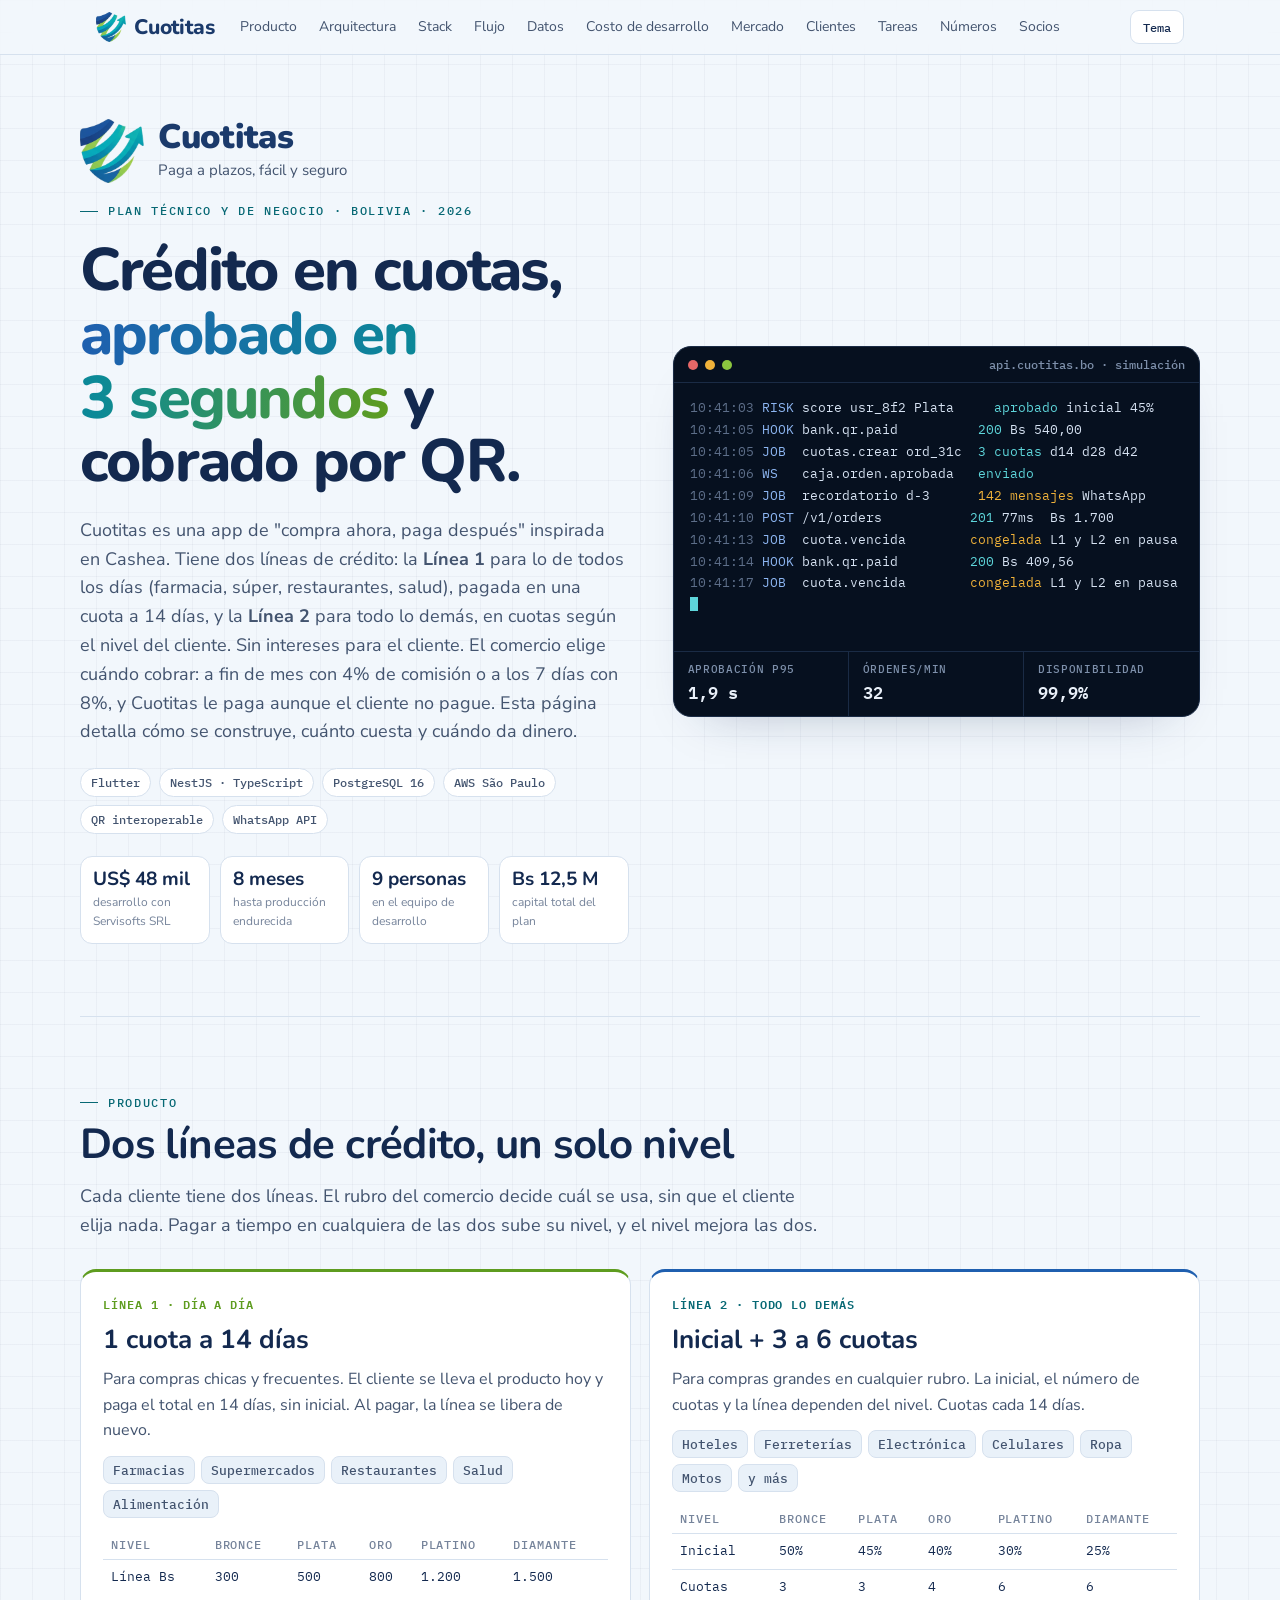
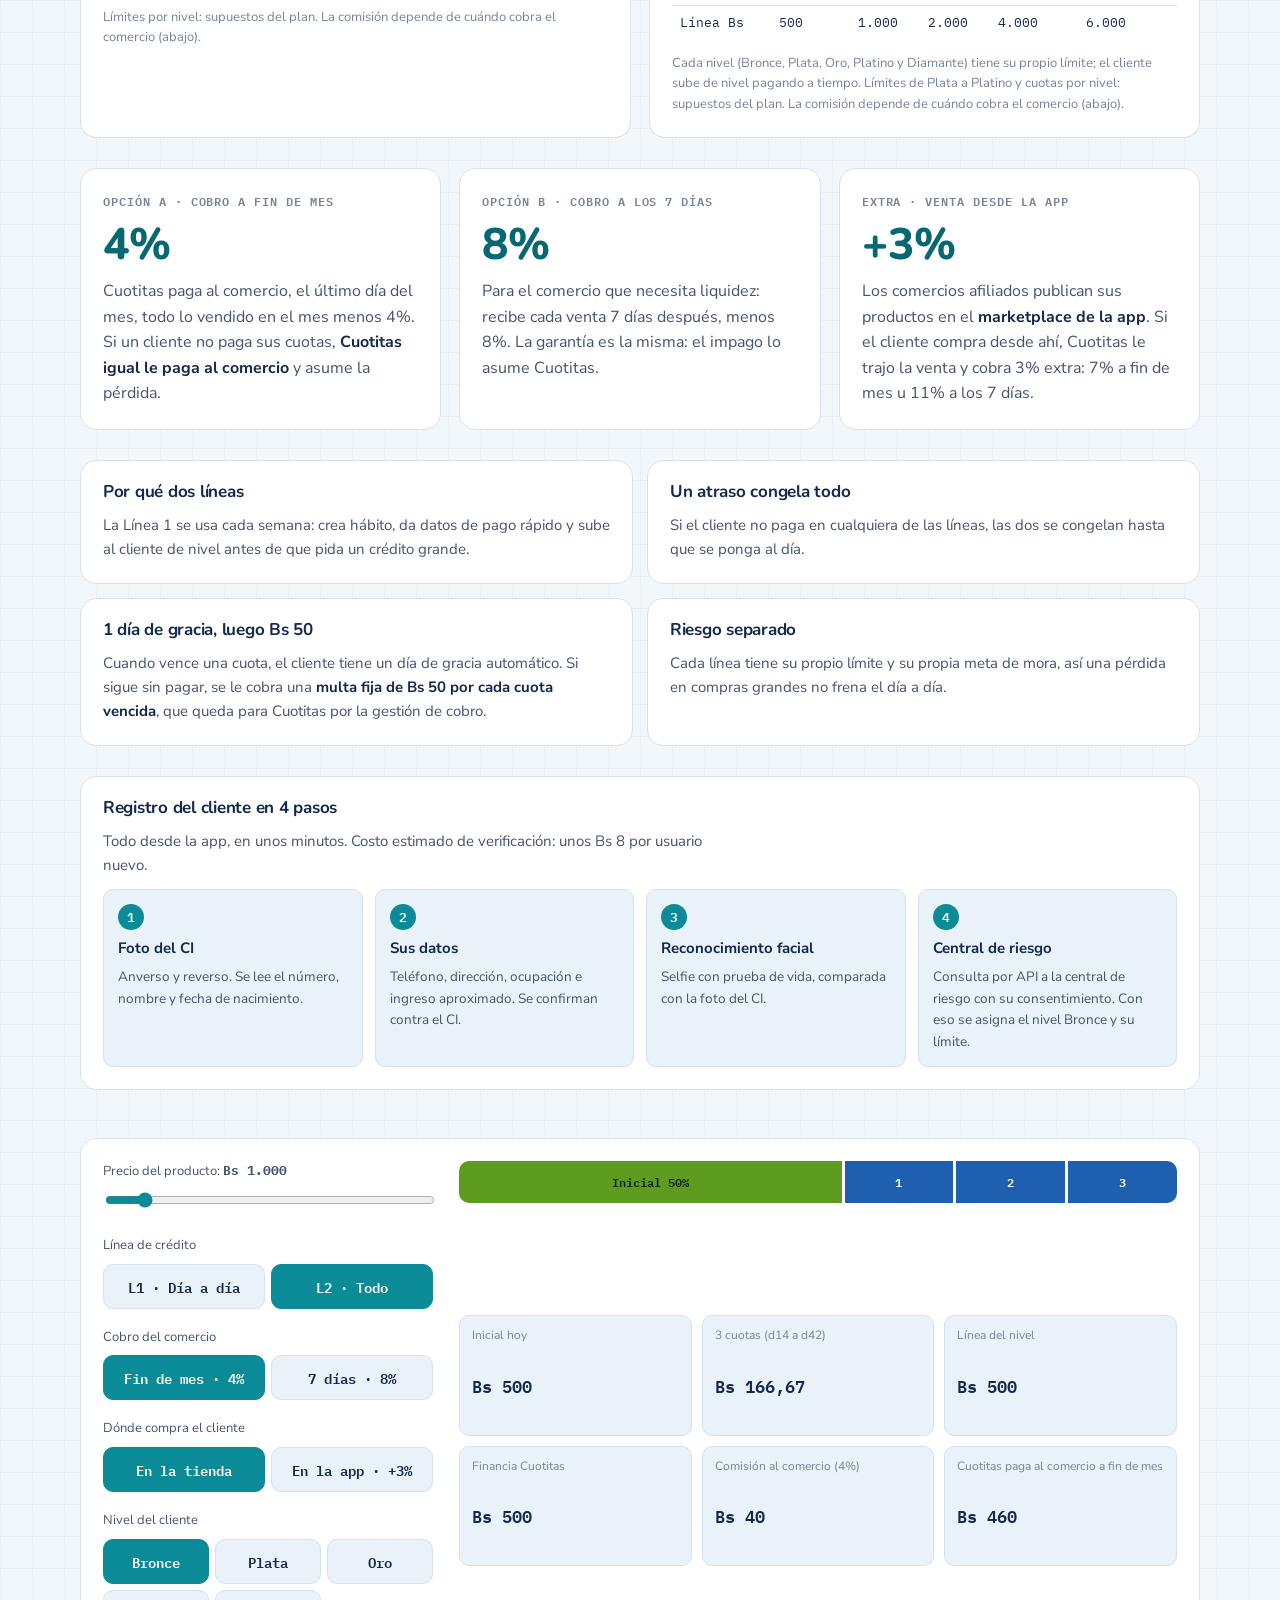
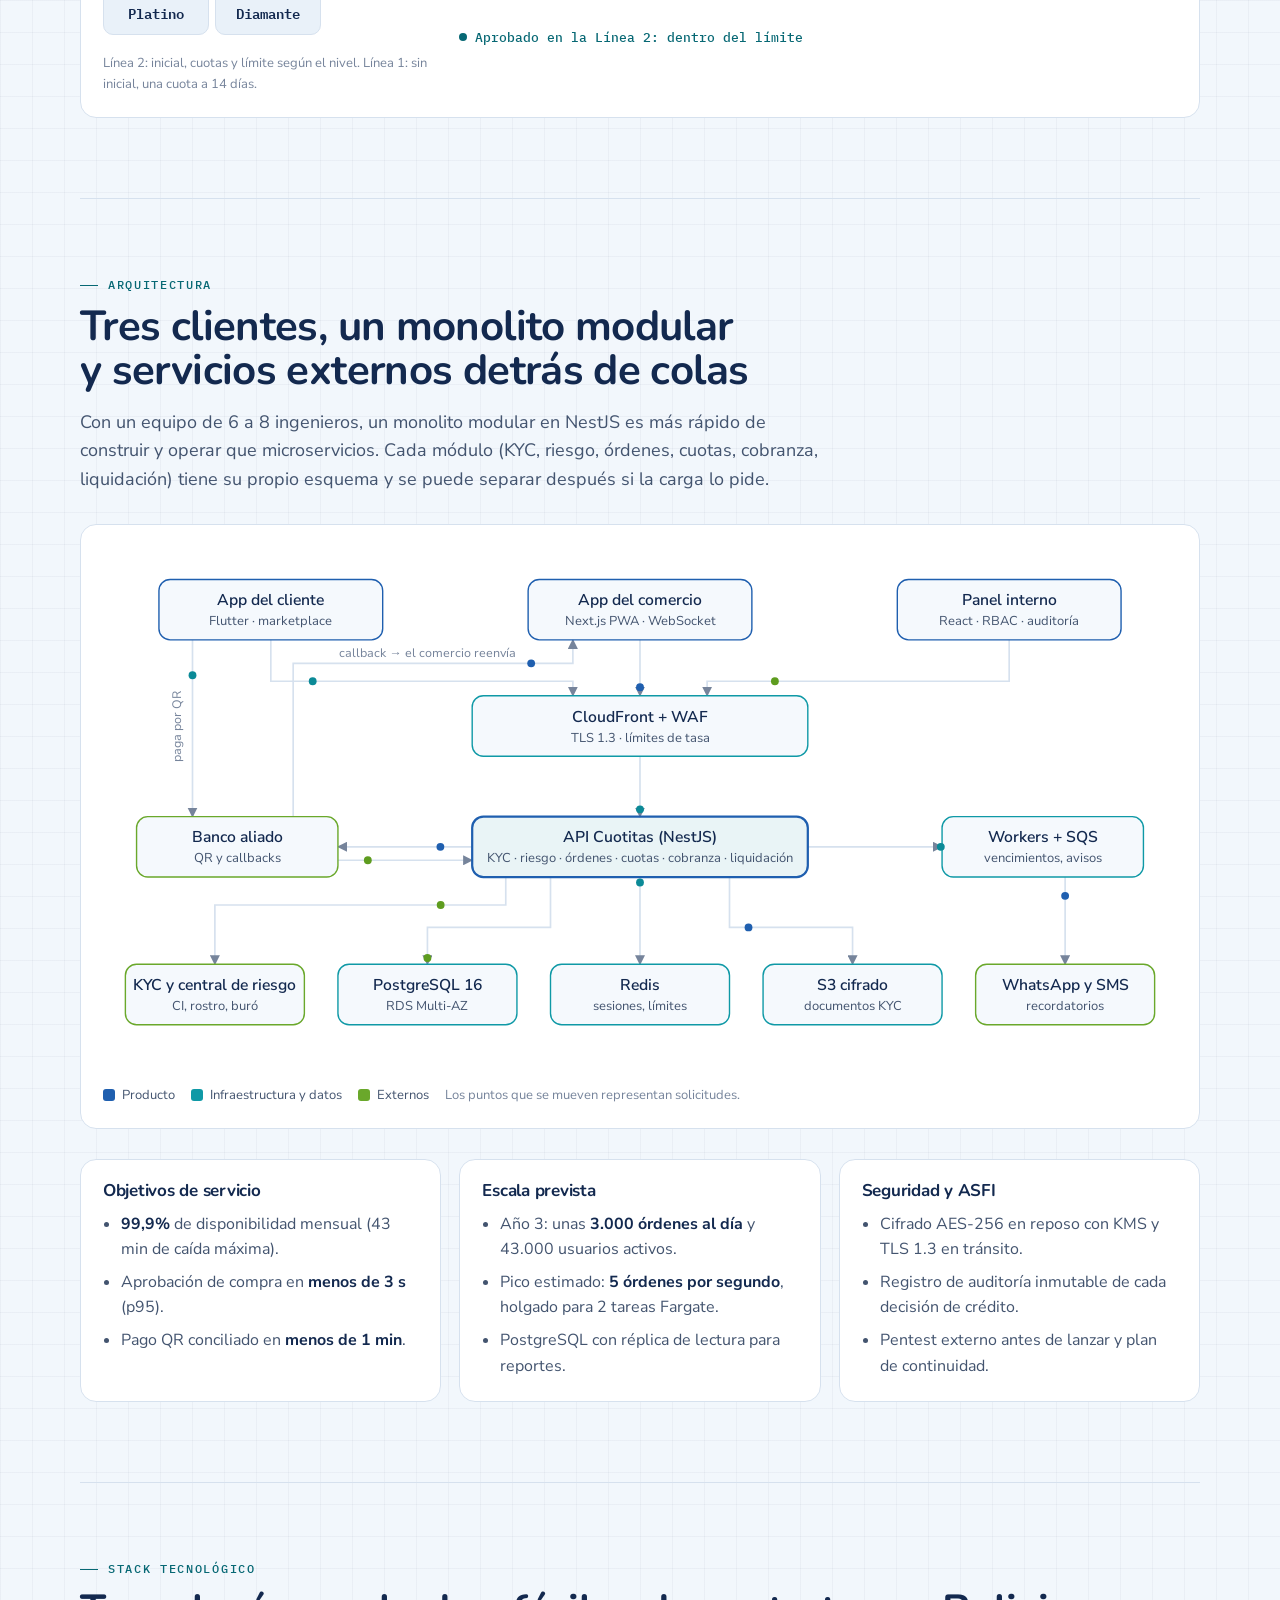
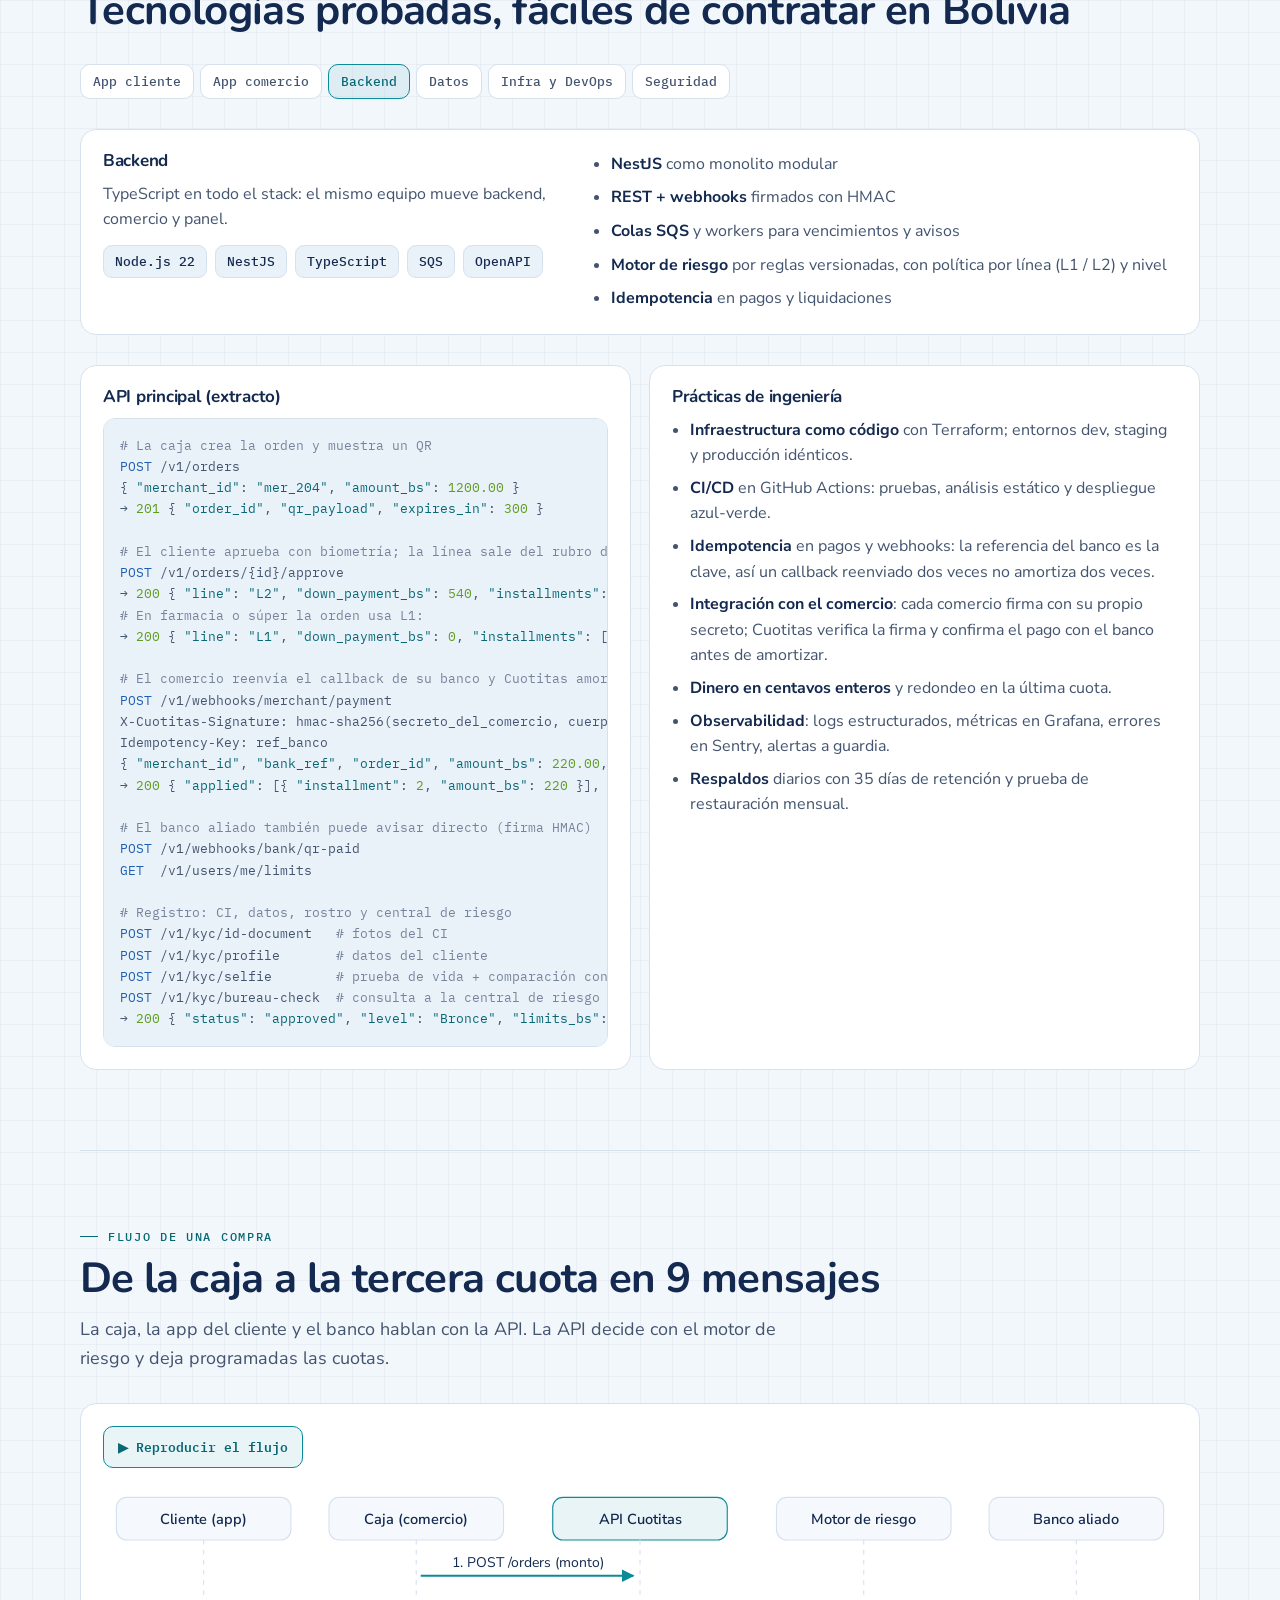
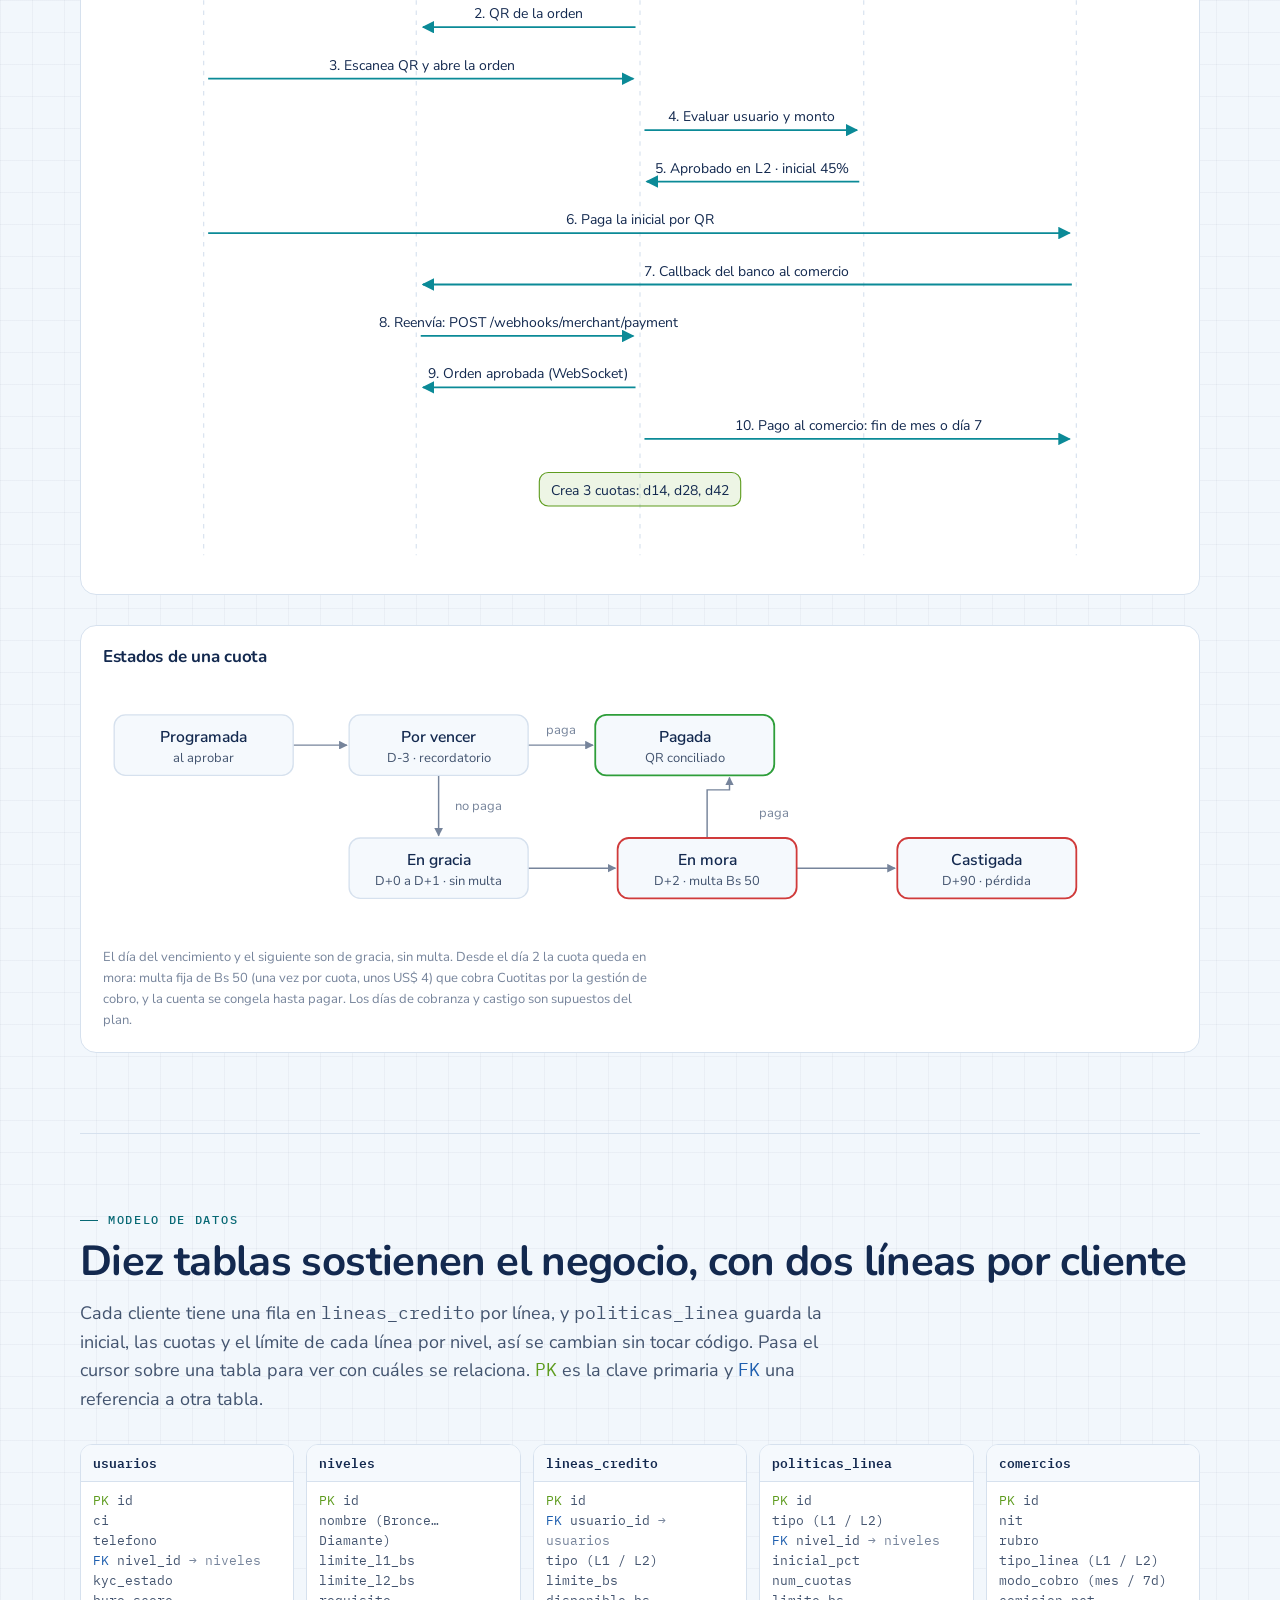
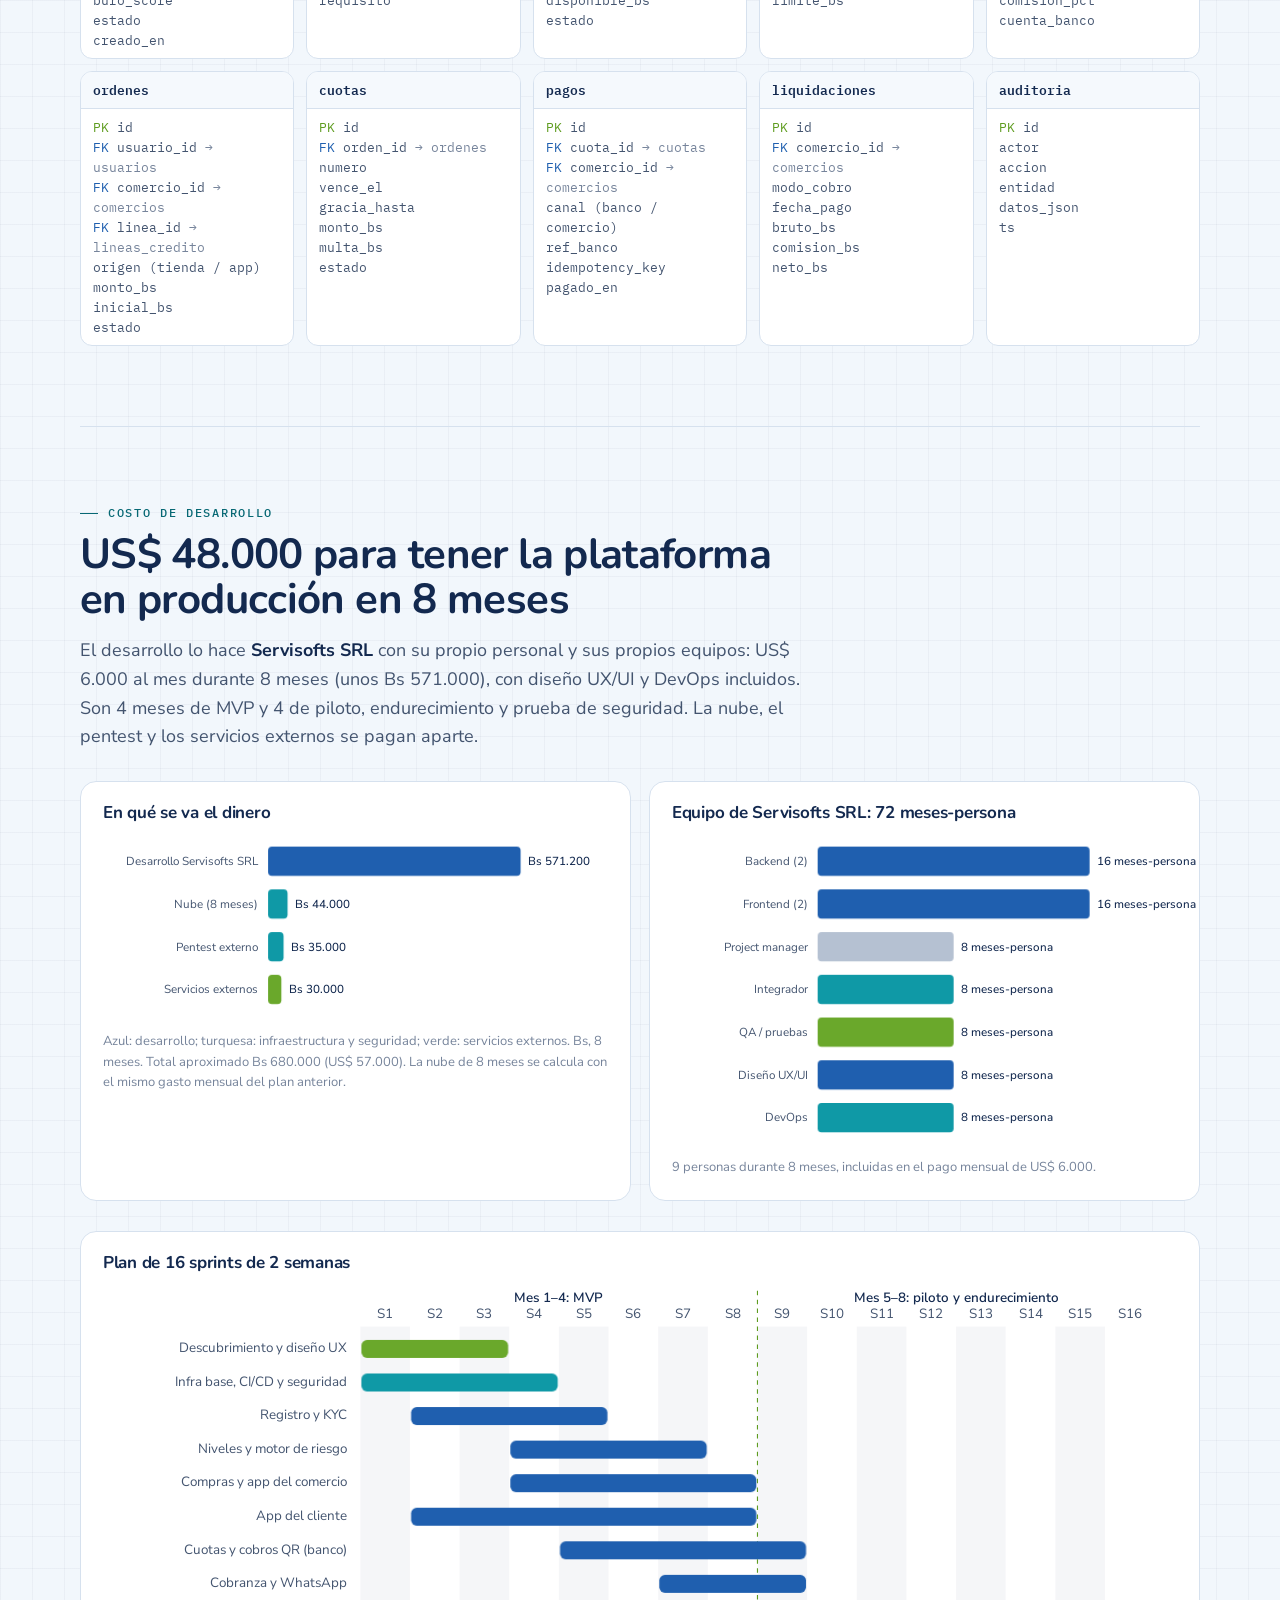
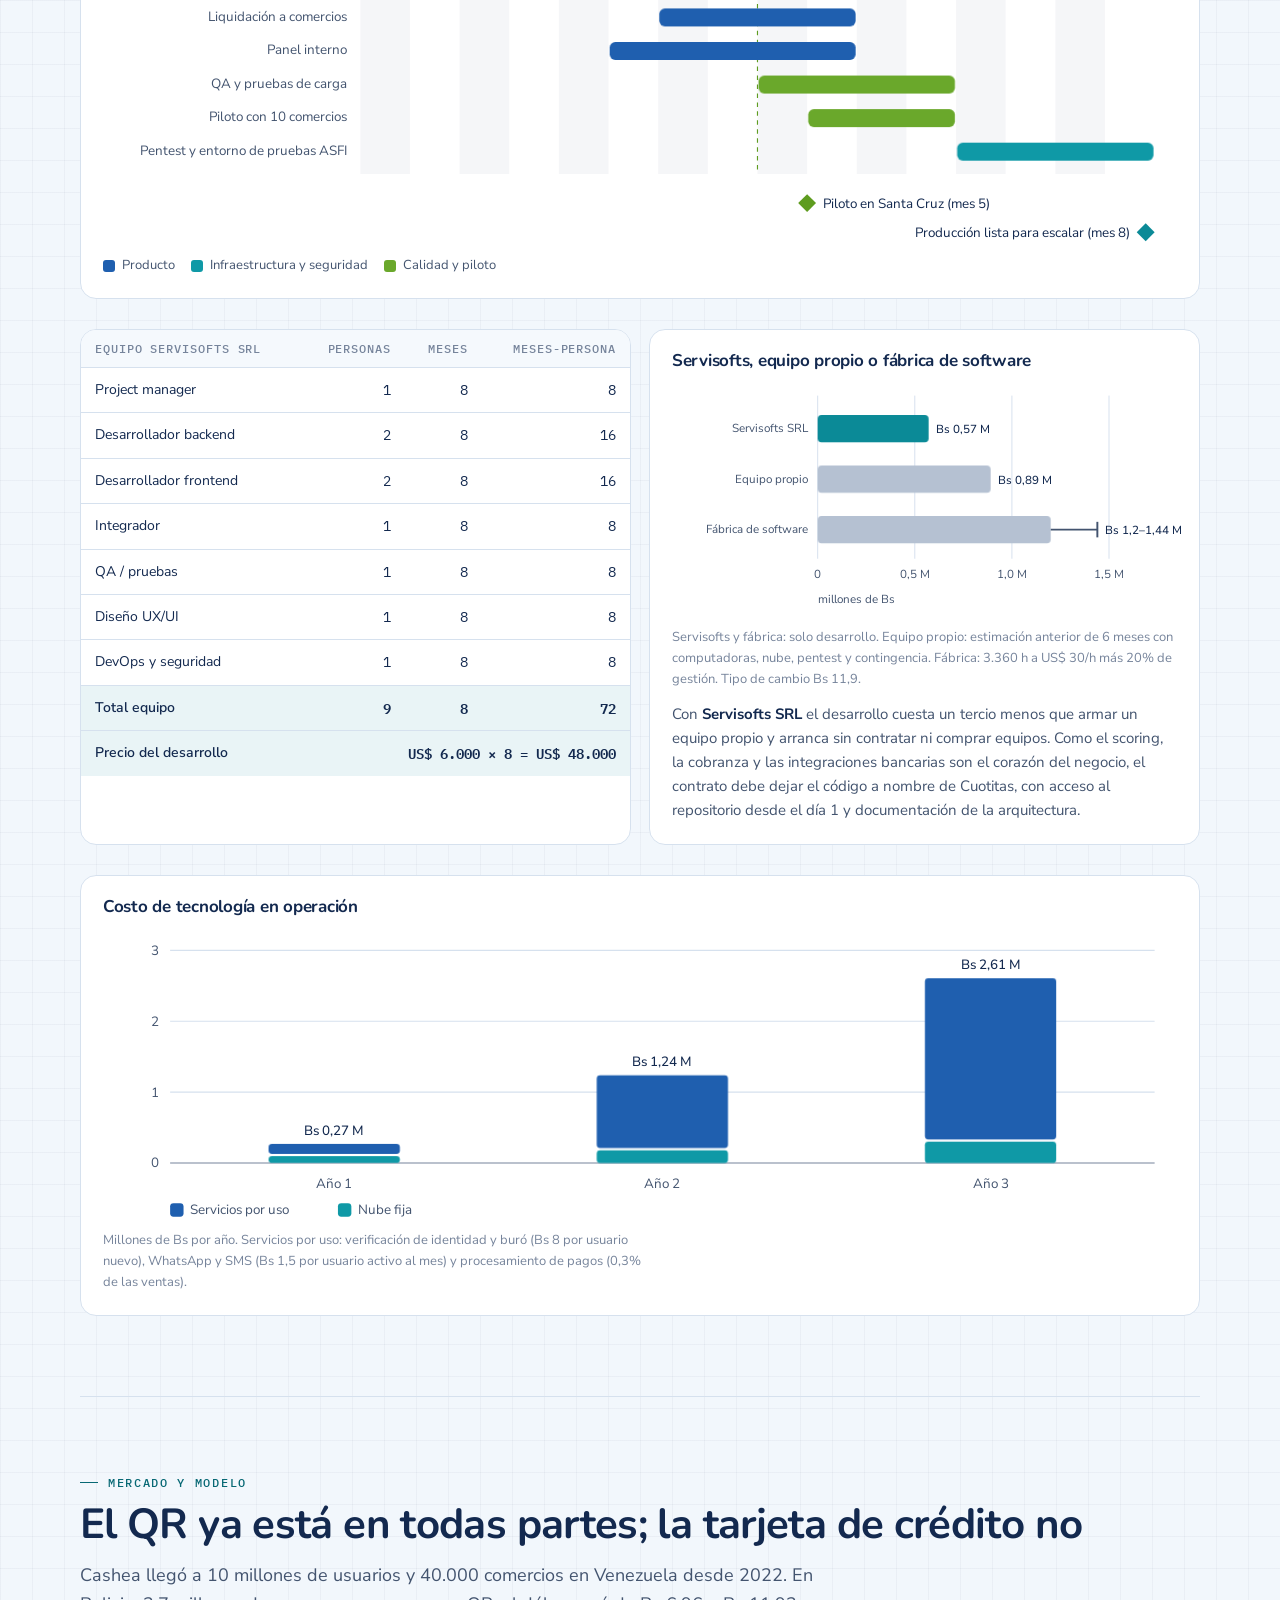
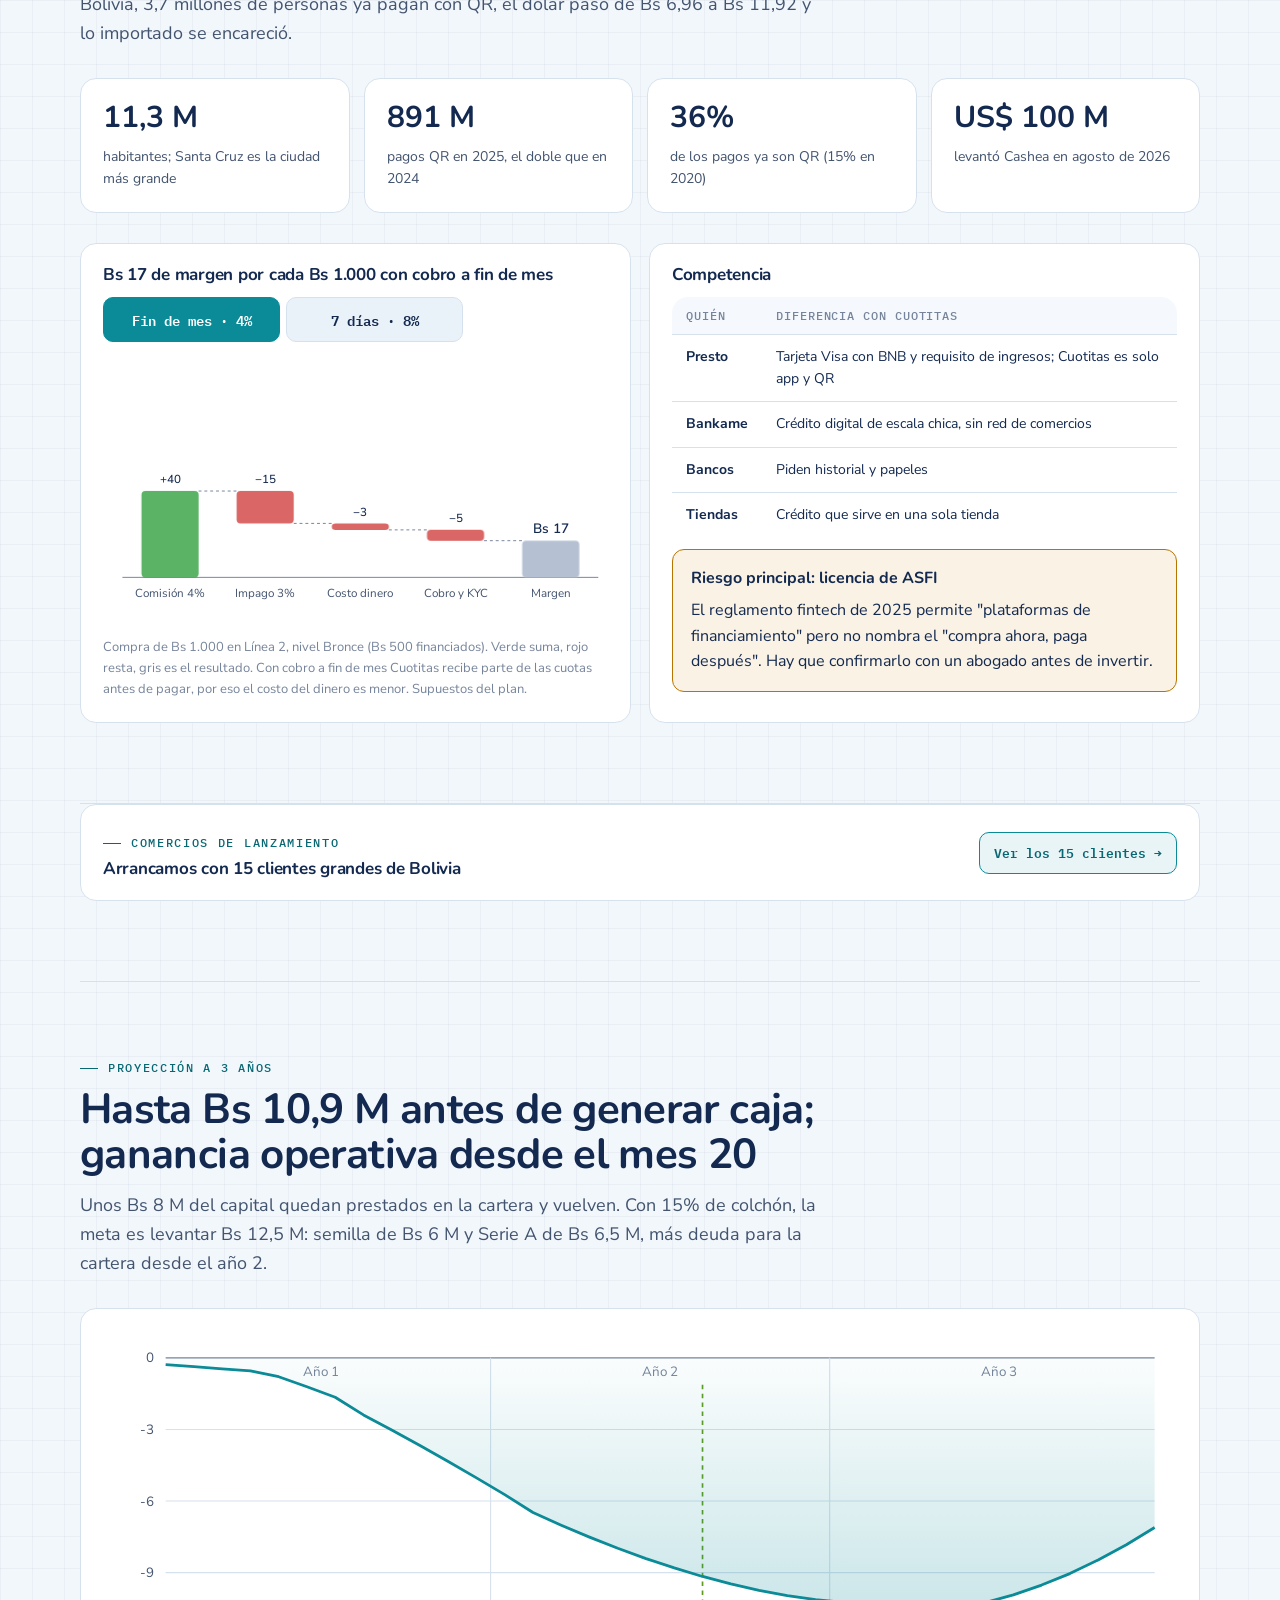
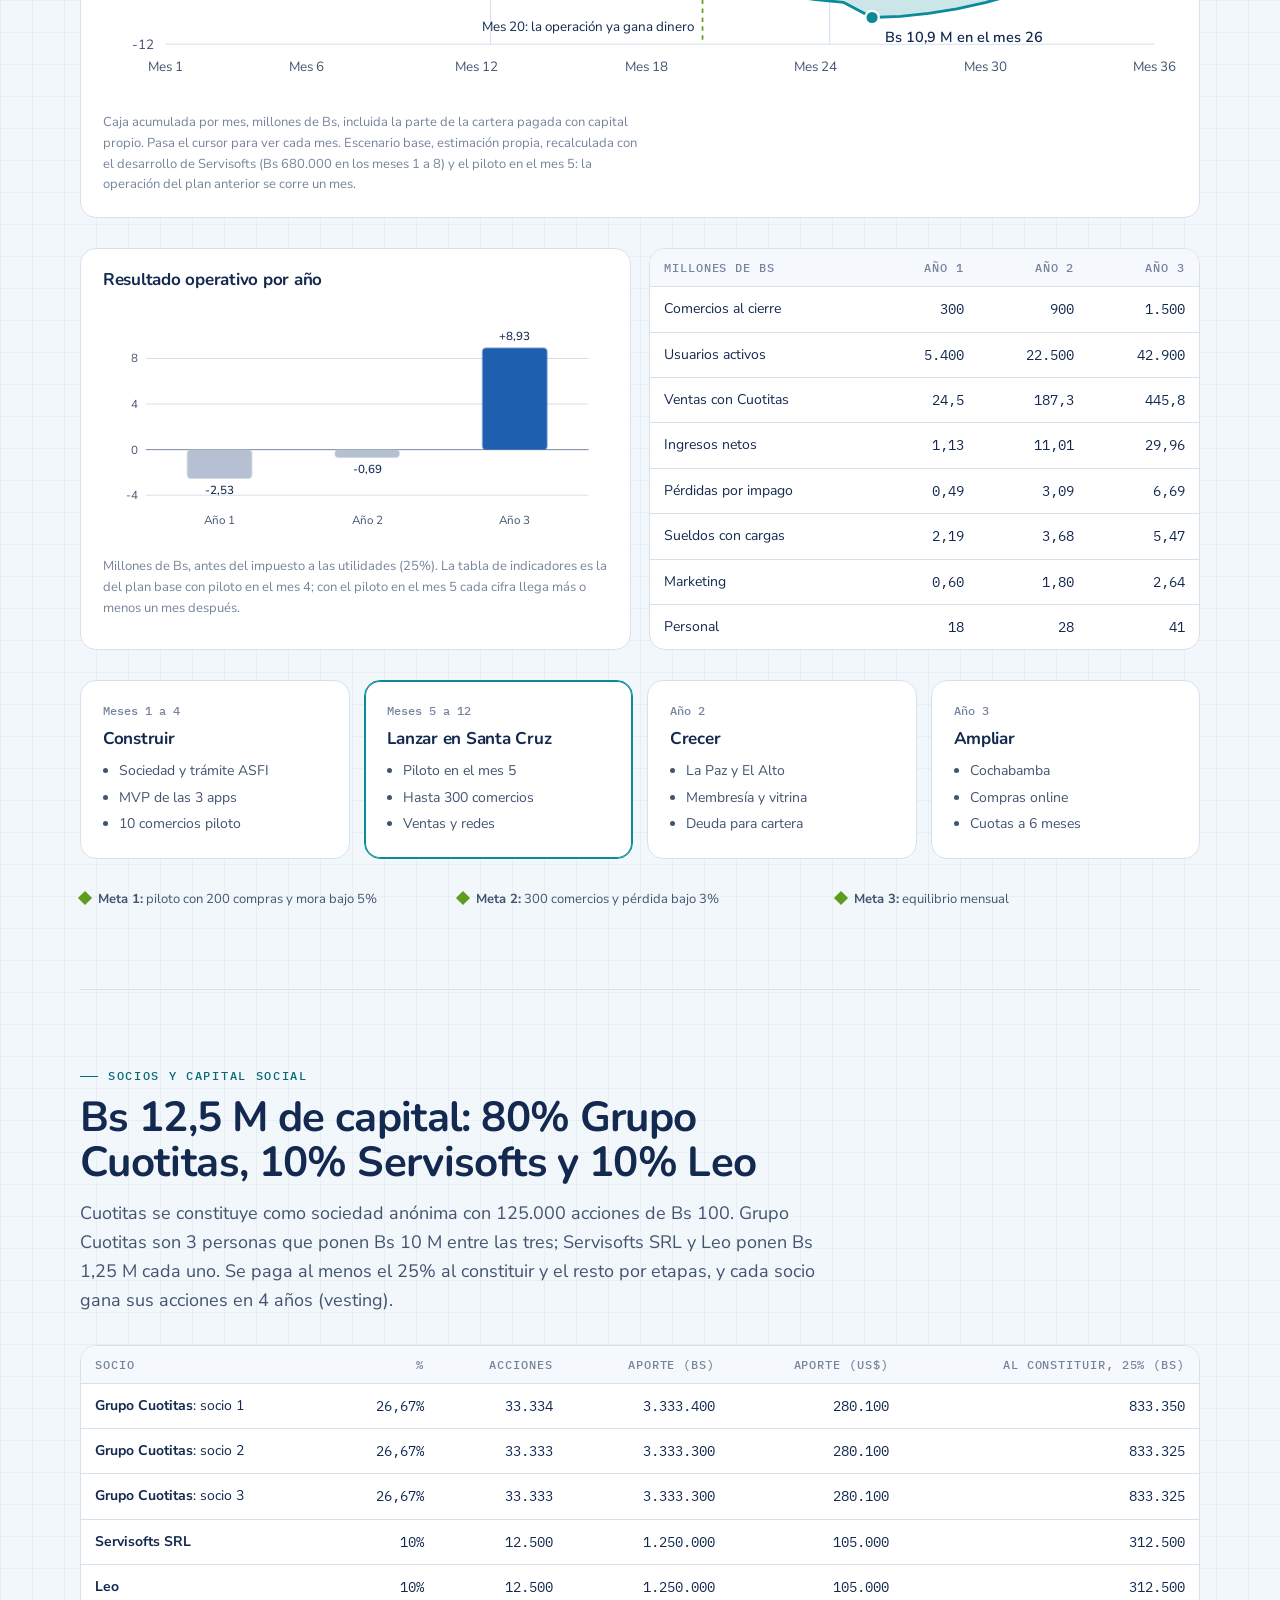
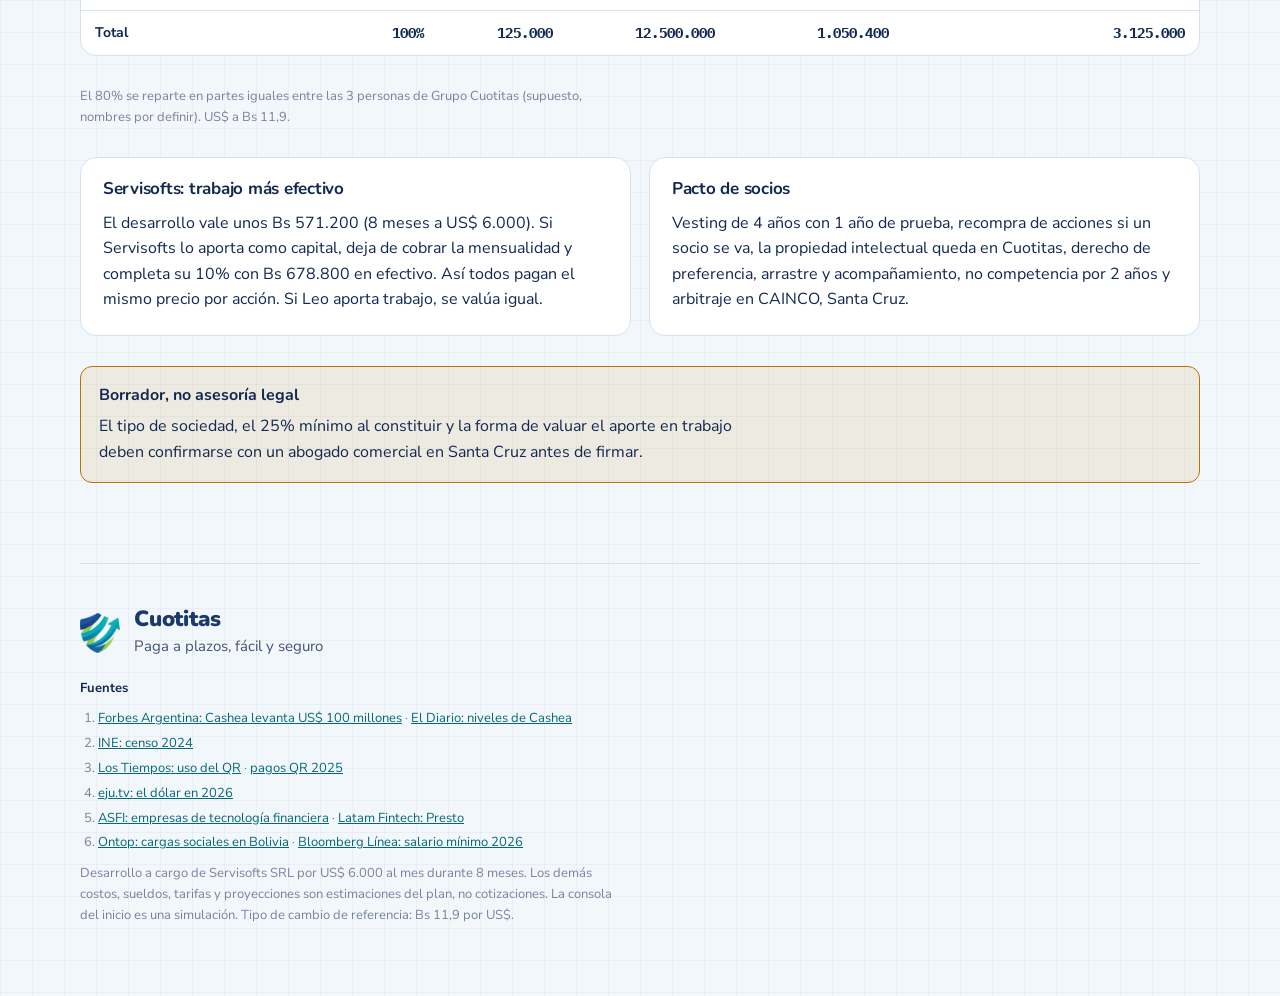
==== commit 8bc04711: "Merge pull request #10 from cuotitas/registro-cliente" ====
--- a/index.html
+++ b/index.html
@@ -106,6 +106,16 @@
     <div class="card glow rv"><h3>1 día de gracia, luego Bs 50</h3><p style="color:var(--ink-2);font-size:15px">Cuando vence una cuota, el cliente tiene un día de gracia automático. Si sigue sin pagar, se le cobra una <b style="color:var(--ink)">multa fija de Bs 50 por cada cuota vencida</b>, que queda para Cuotitas por la gestión de cobro.</p></div>
     <div class="card glow rv"><h3>Riesgo separado</h3><p style="color:var(--ink-2);font-size:15px">Cada línea tiene su propio límite y su propia meta de mora, así una pérdida en compras grandes no frena el día a día.</p></div>
   </div>
+  <div class="card rv onbw">
+    <h3>Registro del cliente en 4 pasos</h3>
+    <p style="color:var(--ink-2);font-size:15px;margin:0">Todo desde la app, en unos minutos. Costo estimado de verificación: unos Bs 8 por usuario nuevo.</p>
+    <ol class="onb">
+      <li><span class="n">1</span><b>Foto del CI</b><span>Anverso y reverso. Se lee el número, nombre y fecha de nacimiento.</span></li>
+      <li><span class="n">2</span><b>Sus datos</b><span>Teléfono, dirección, ocupación e ingreso aproximado. Se confirman contra el CI.</span></li>
+      <li><span class="n">3</span><b>Reconocimiento facial</b><span>Selfie con prueba de vida, comparada con la foto del CI.</span></li>
+      <li><span class="n">4</span><b>Central de riesgo</b><span>Consulta por API a la central de riesgo con su consentimiento. Con eso se asigna el nivel Bronce y su límite.</span></li>
+    </ol>
+  </div>
   <div class="card glow sim rv">
     <div style="display:grid;gap:18px;align-content:start">
       <div><label for="precio">Precio del producto: <b class="num" id="precioTxt">Bs 1.000</b></label>
@@ -191,7 +201,14 @@
 
 <span class="c"># El banco aliado también puede avisar directo (firma HMAC)</span>
 <span class="k">POST</span> /v1/webhooks/bank/qr-paid
-<span class="k">GET</span>  /v1/users/me/limits</pre></div>
+<span class="k">GET</span>  /v1/users/me/limits
+
+<span class="c"># Registro: CI, datos, rostro y central de riesgo</span>
+<span class="k">POST</span> /v1/kyc/id-document   <span class="c"># fotos del CI</span>
+<span class="k">POST</span> /v1/kyc/profile       <span class="c"># datos del cliente</span>
+<span class="k">POST</span> /v1/kyc/selfie        <span class="c"># prueba de vida + comparación con el CI</span>
+<span class="k">POST</span> /v1/kyc/bureau-check  <span class="c"># consulta a la central de riesgo</span>
+→ <span class="n">200</span> { <span class="s">"status"</span>: <span class="s">"approved"</span>, <span class="s">"level"</span>: <span class="s">"Bronce"</span>, <span class="s">"limits_bs"</span>: { <span class="s">"L1"</span>: <span class="n">300</span>, <span class="s">"L2"</span>: <span class="n">500</span> } }</pre></div>
     <div class="card rv"><h3>Prácticas de ingeniería</h3>
       <ul class="clean">
         <li><b>Infraestructura como código</b> con Terraform; entornos dev, staging y producción idénticos.</li>
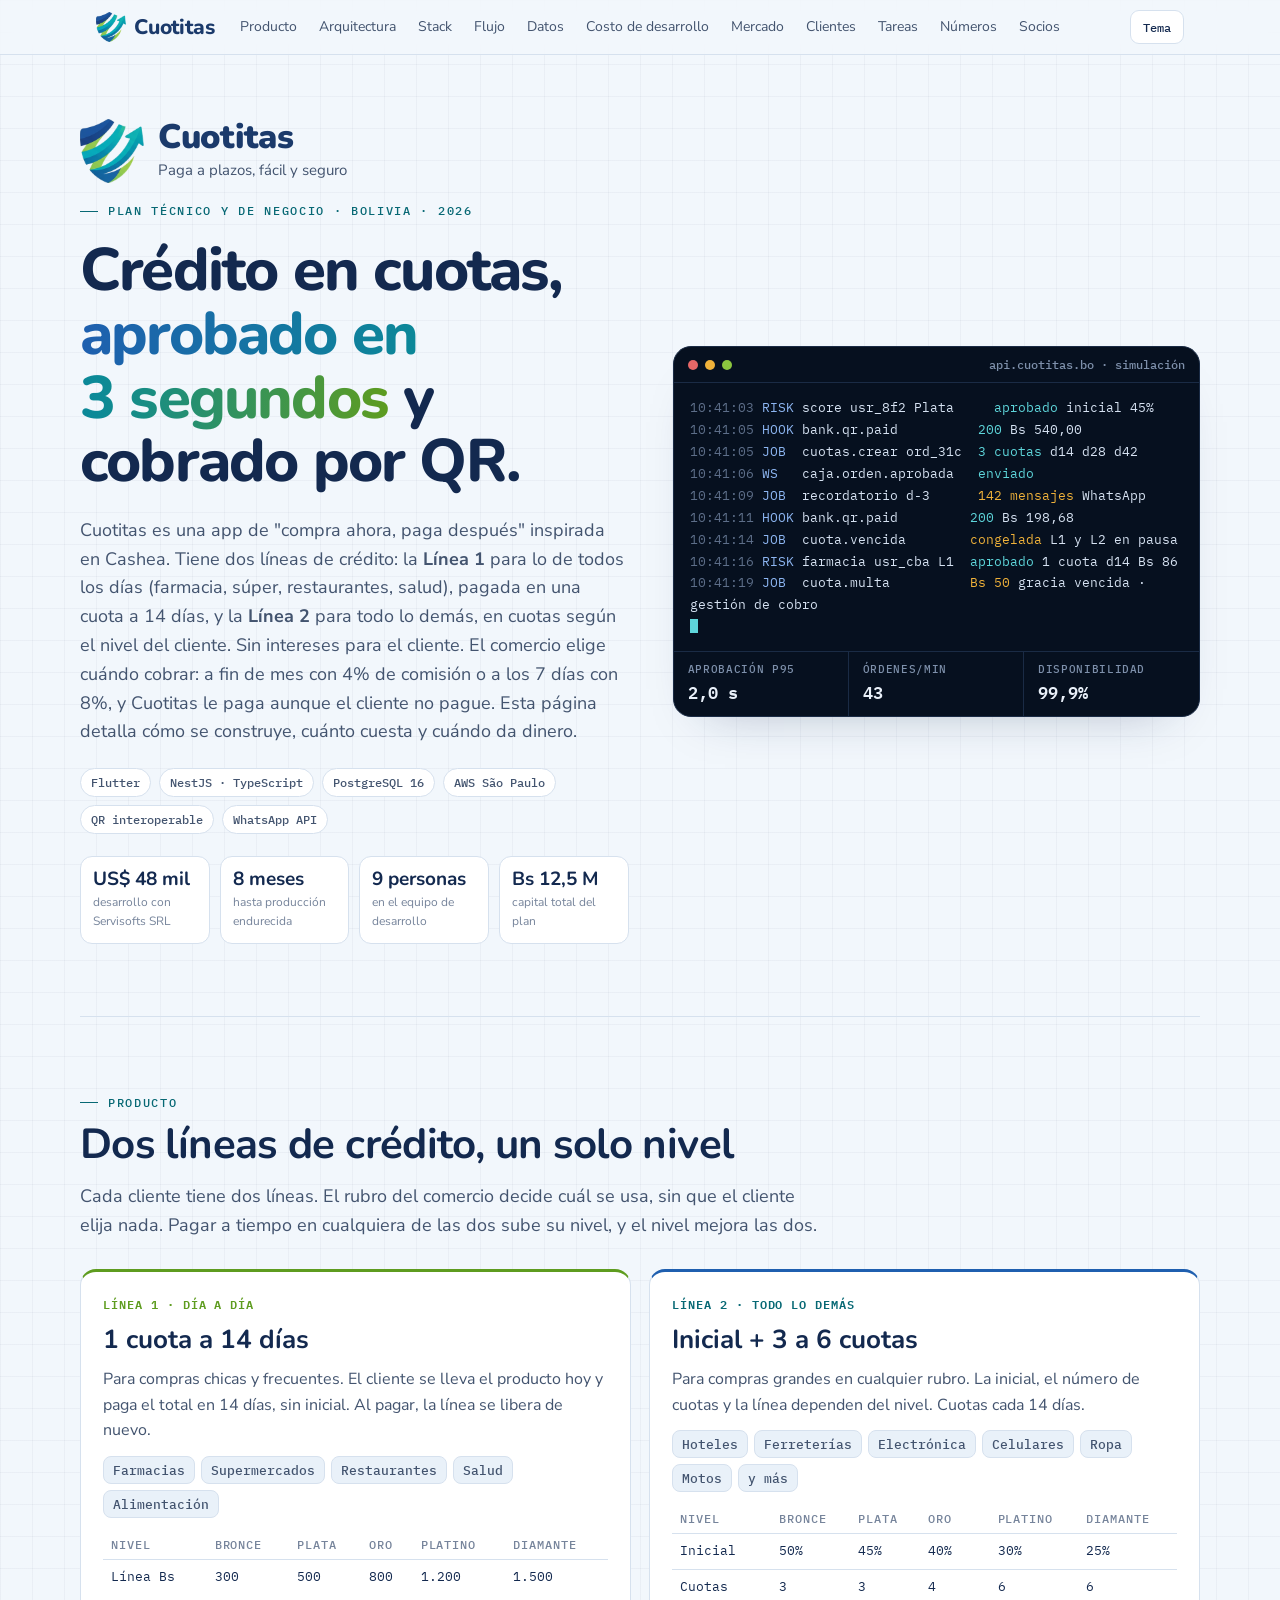
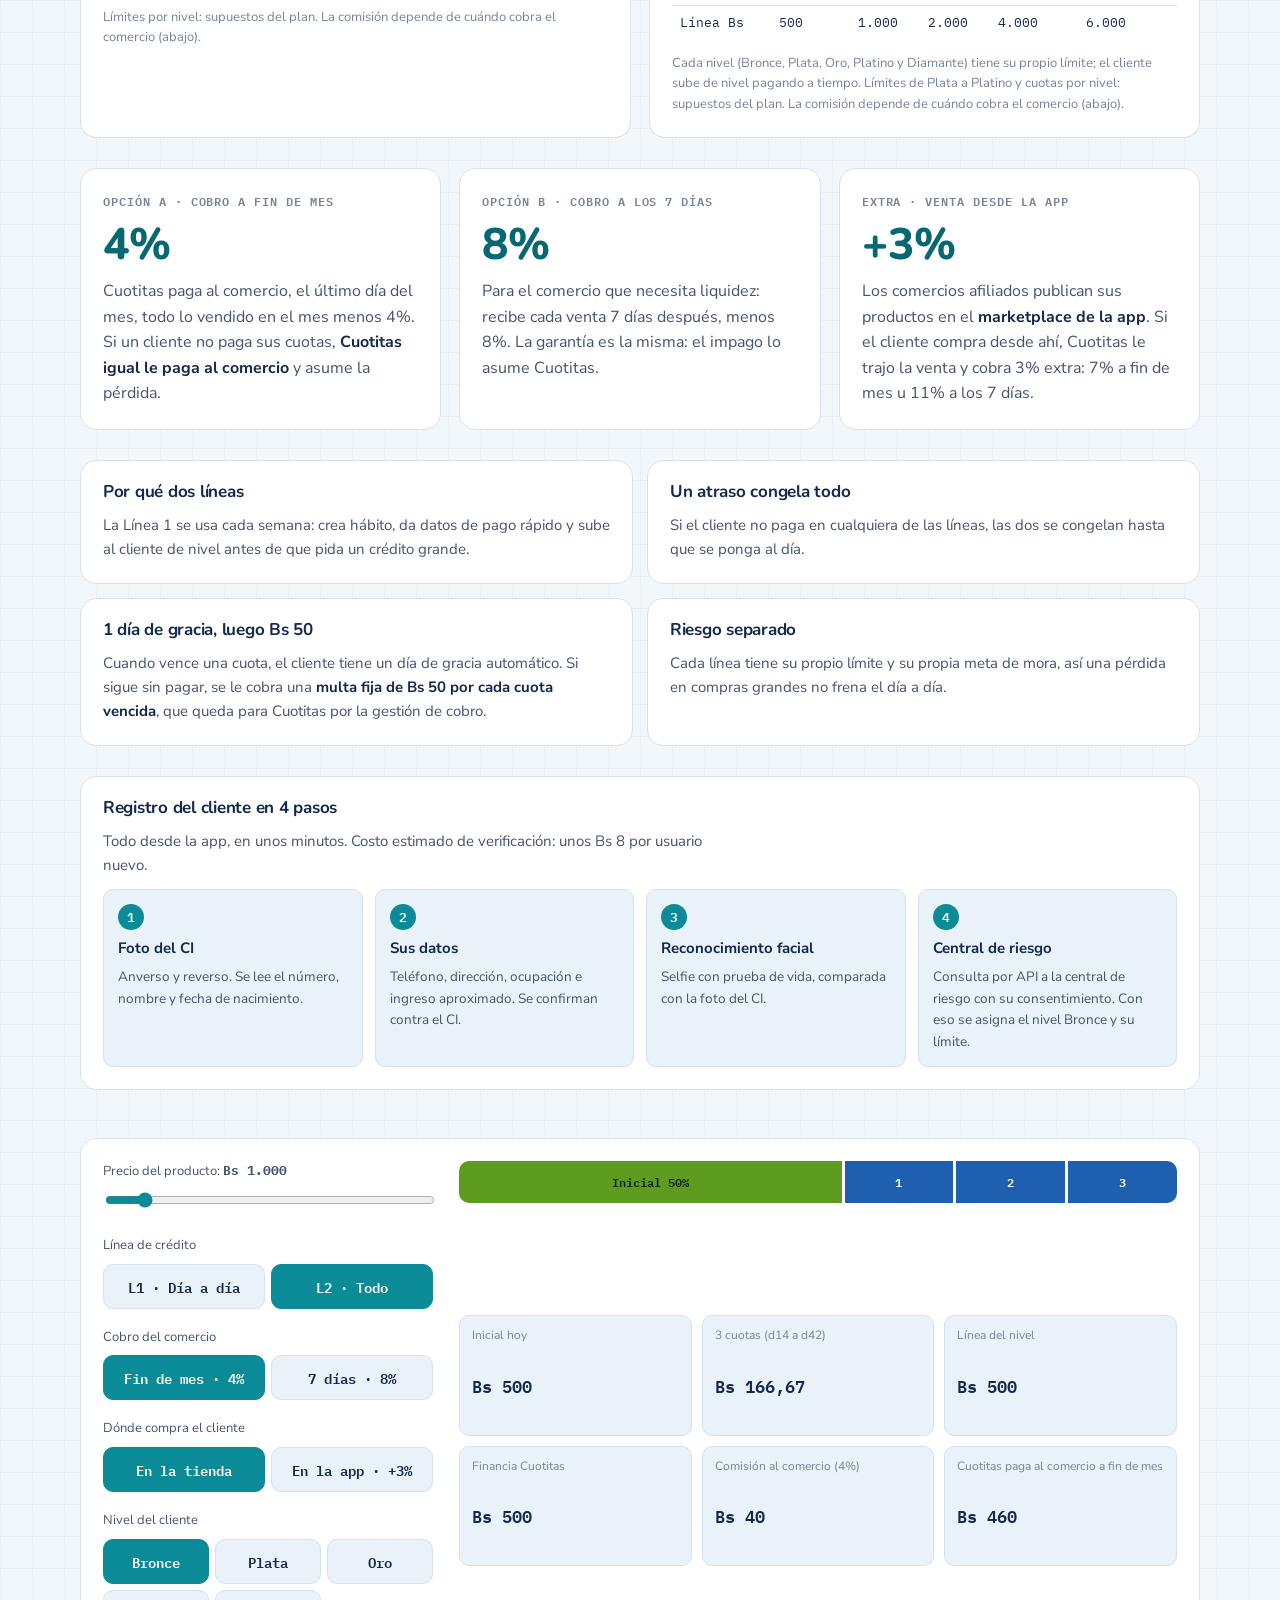
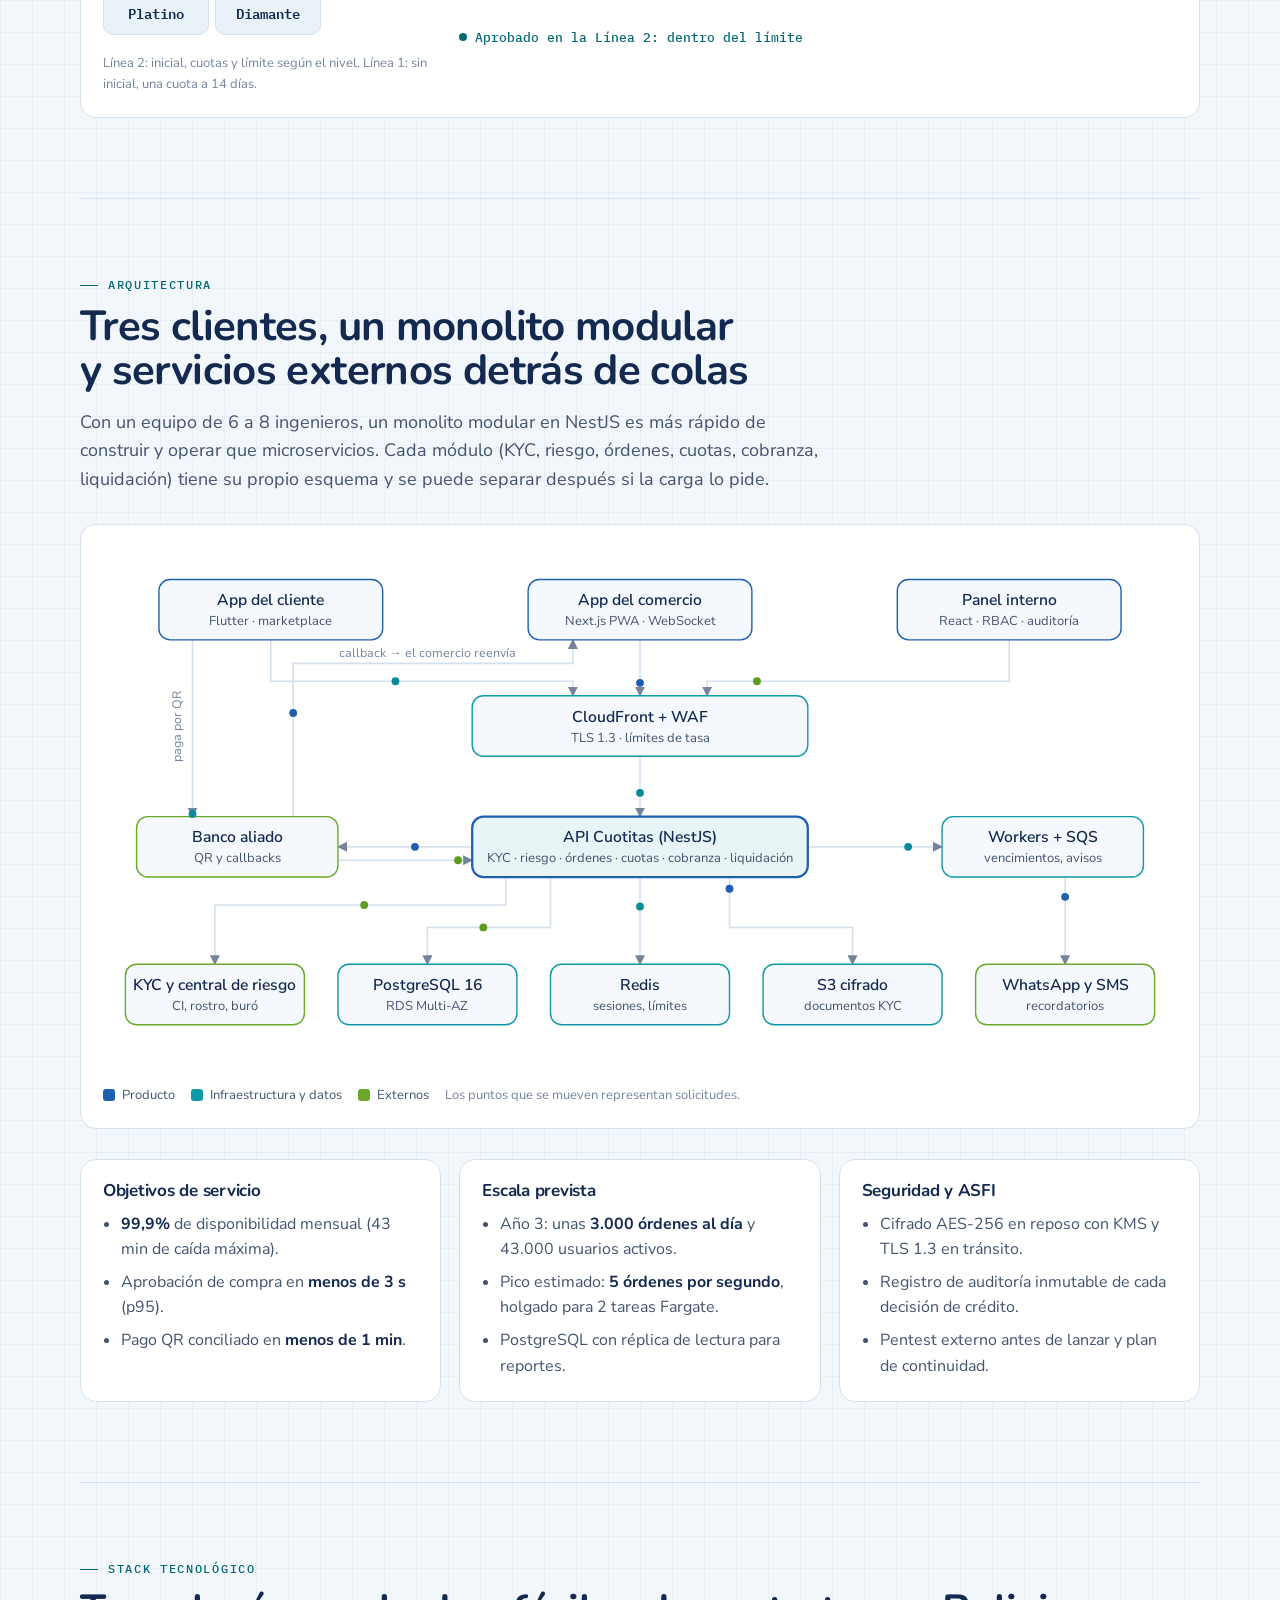
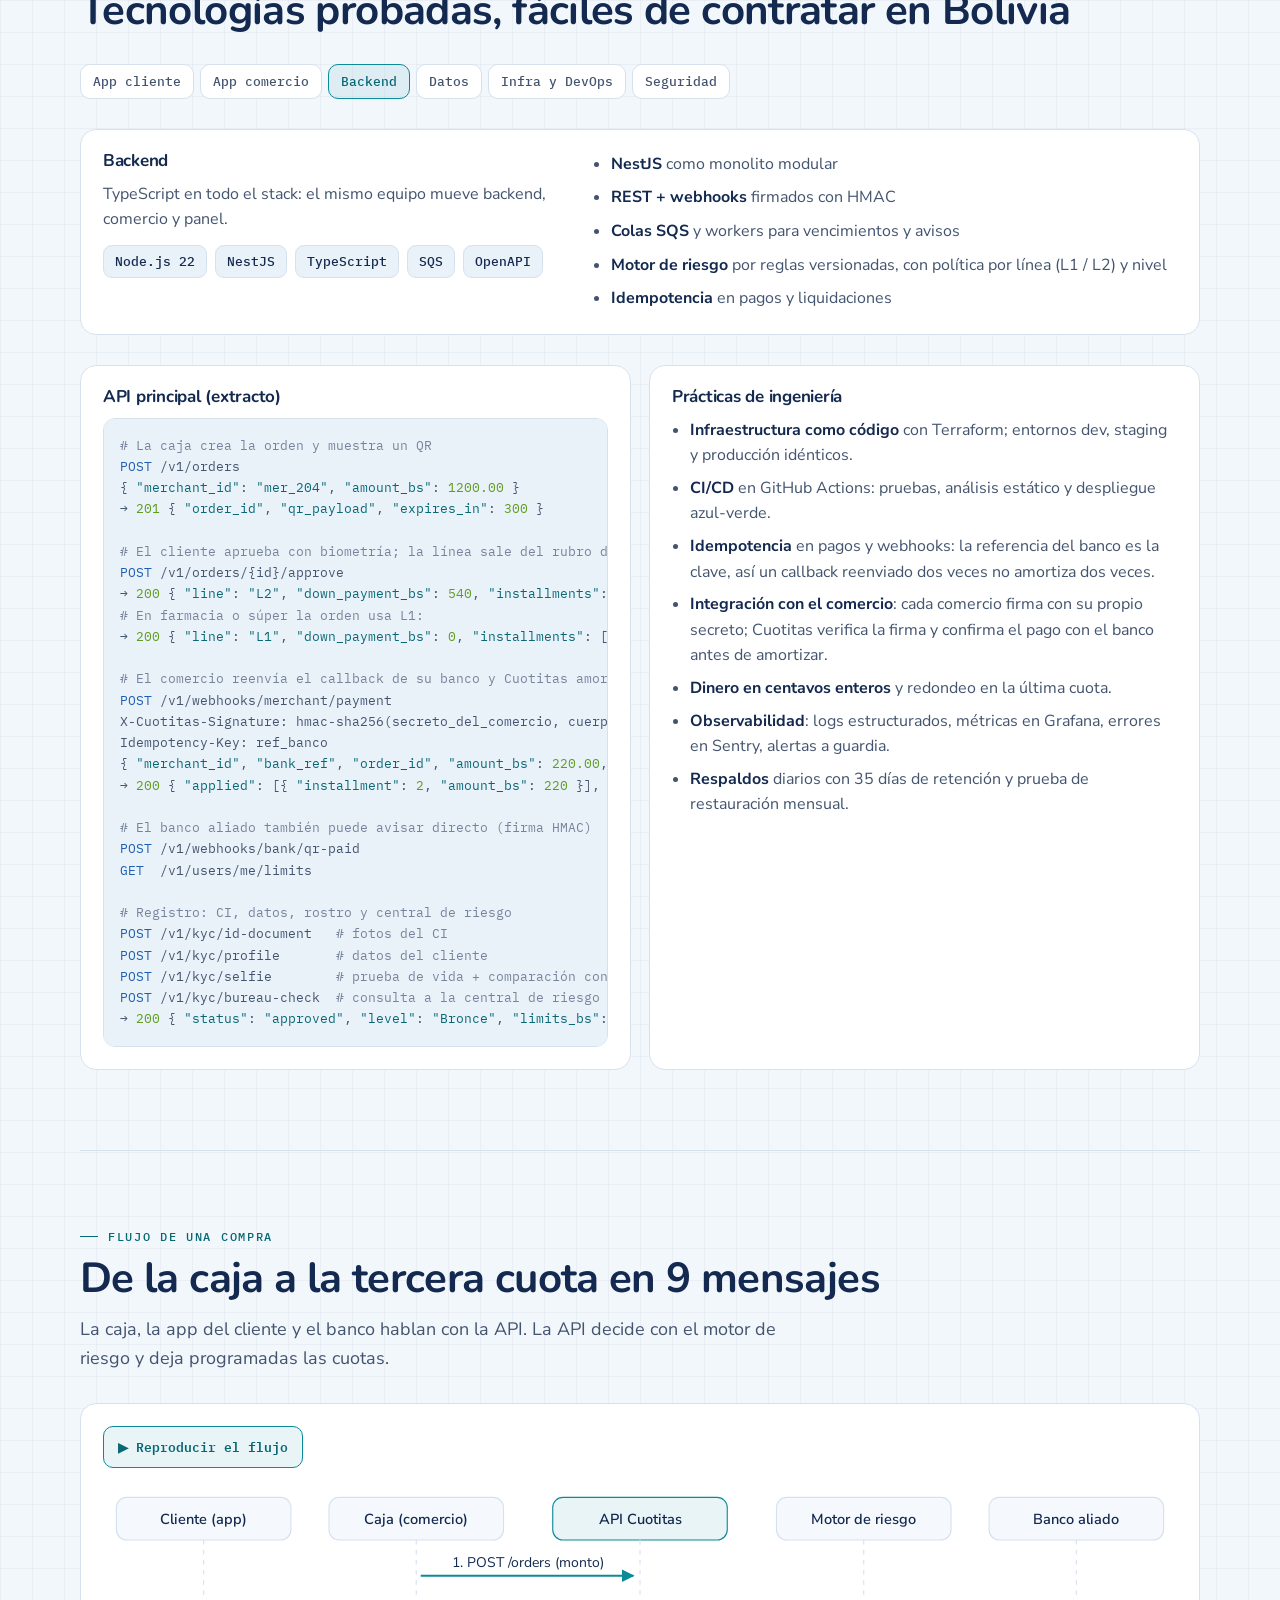
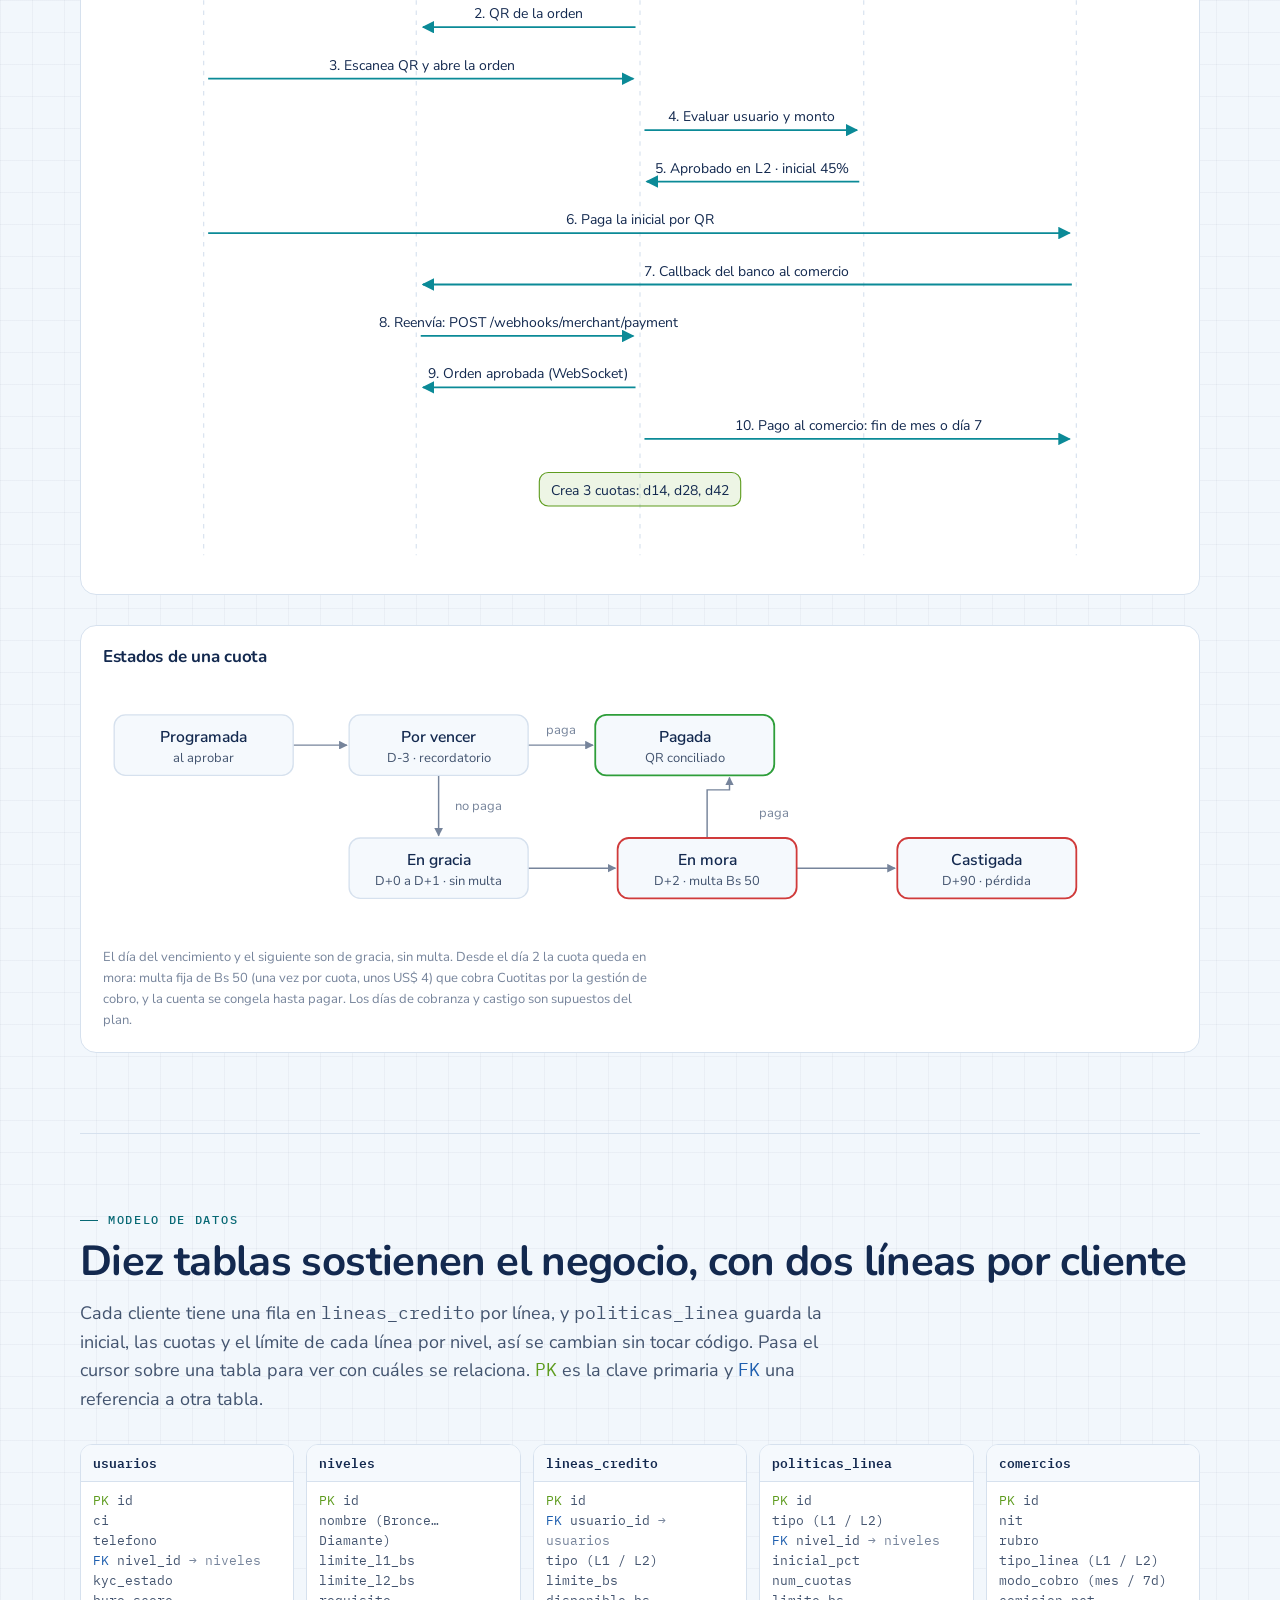
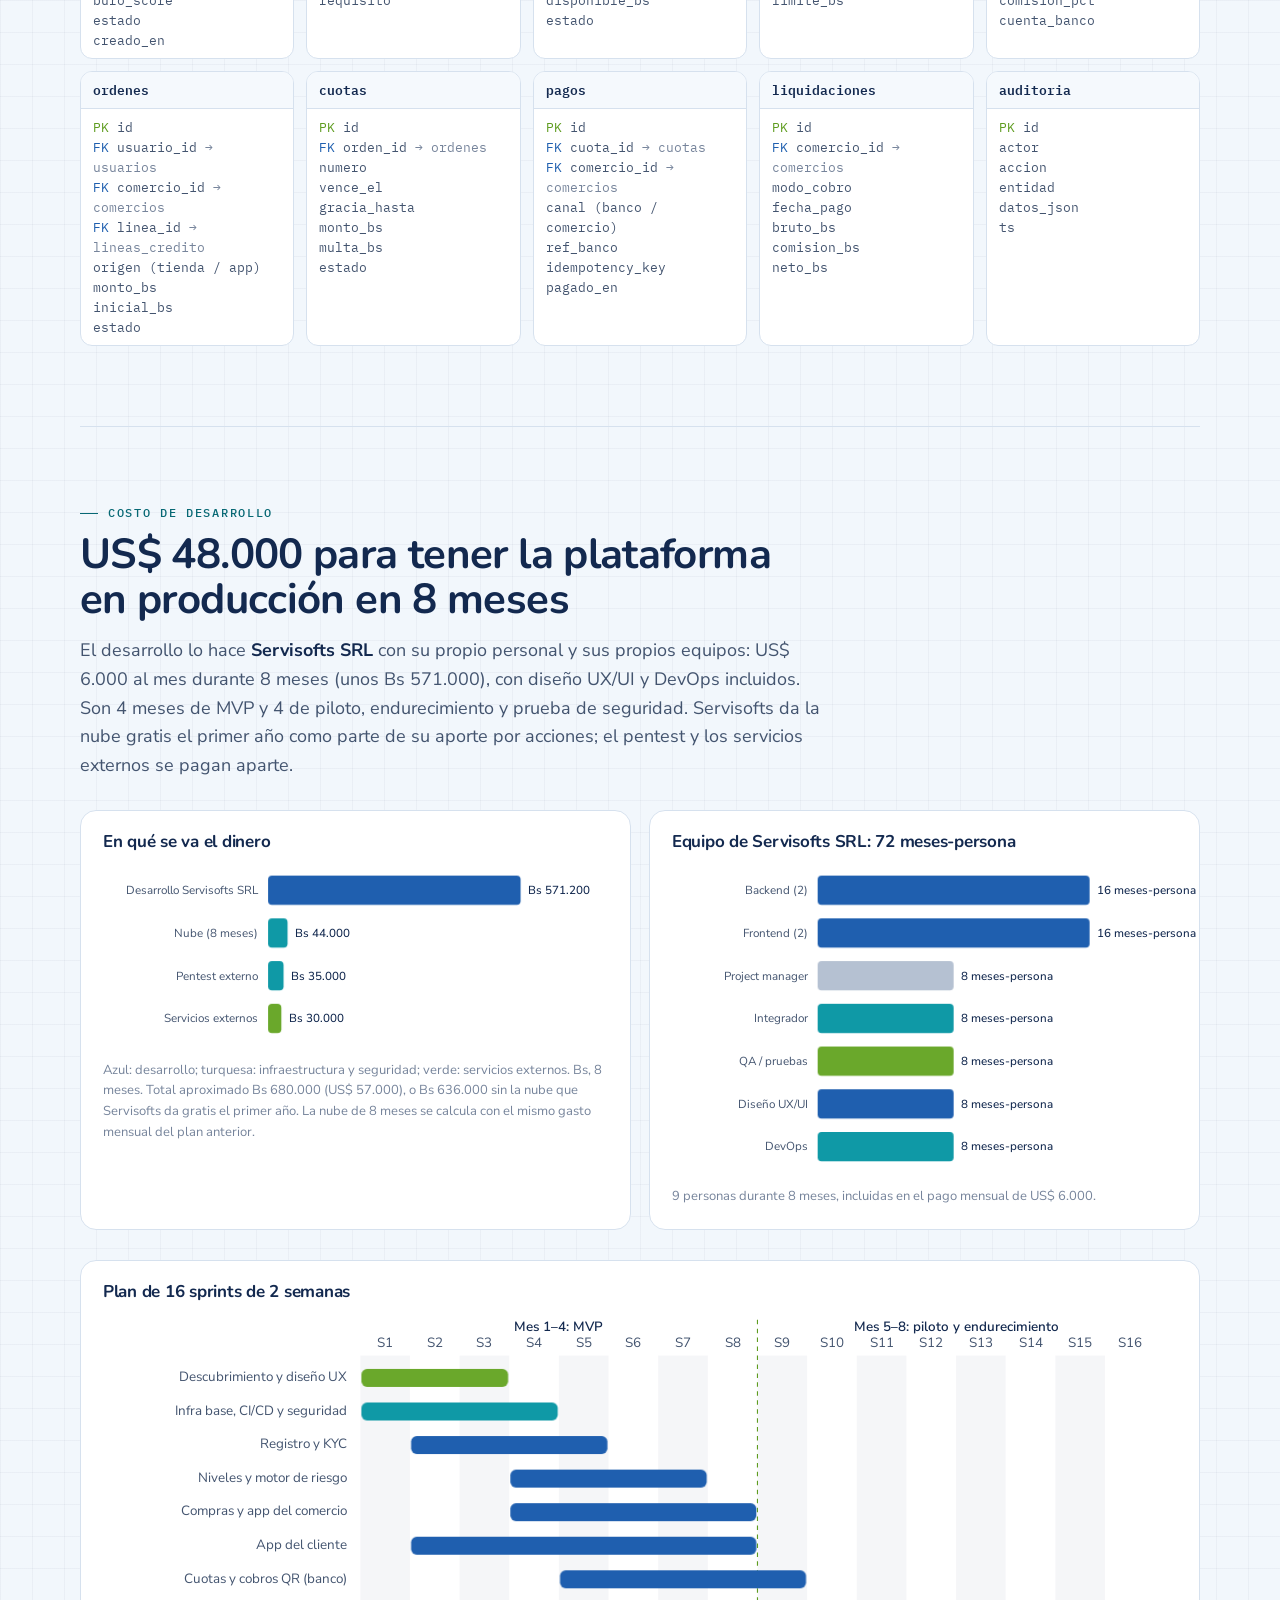
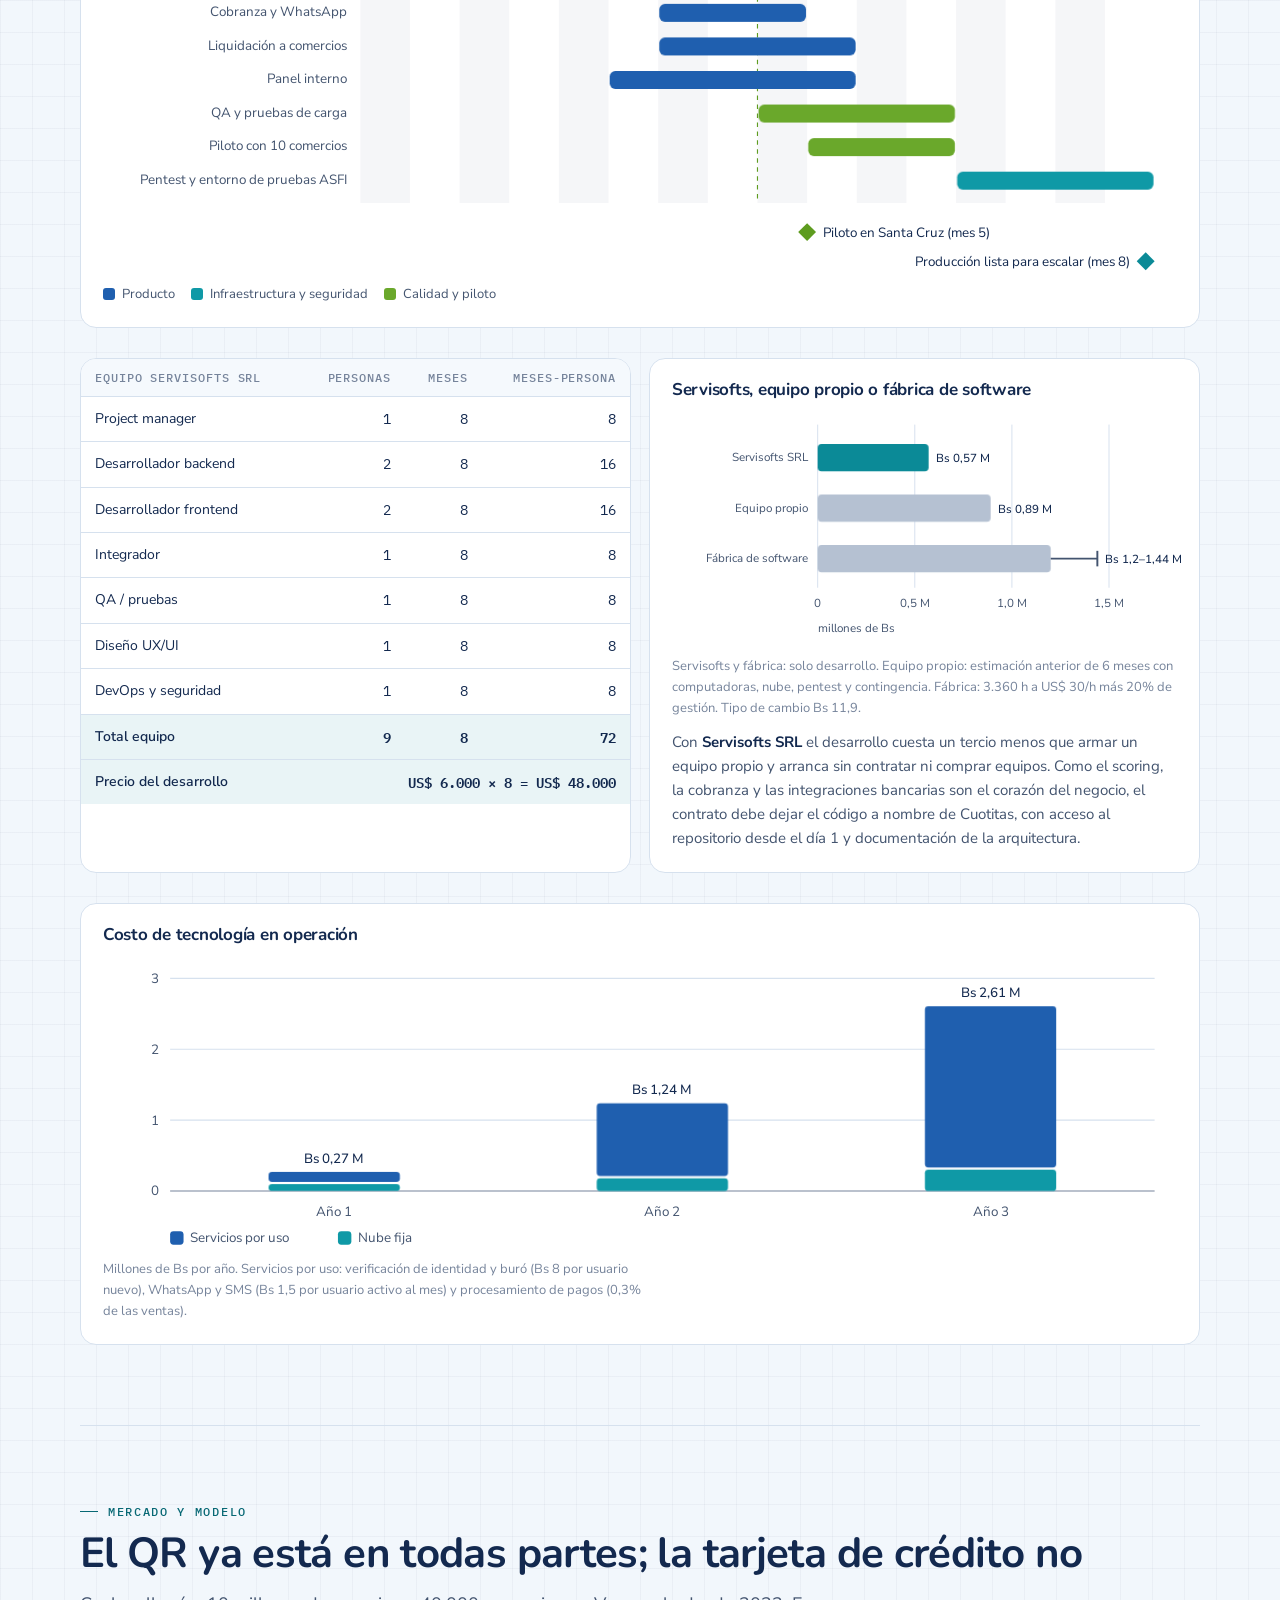
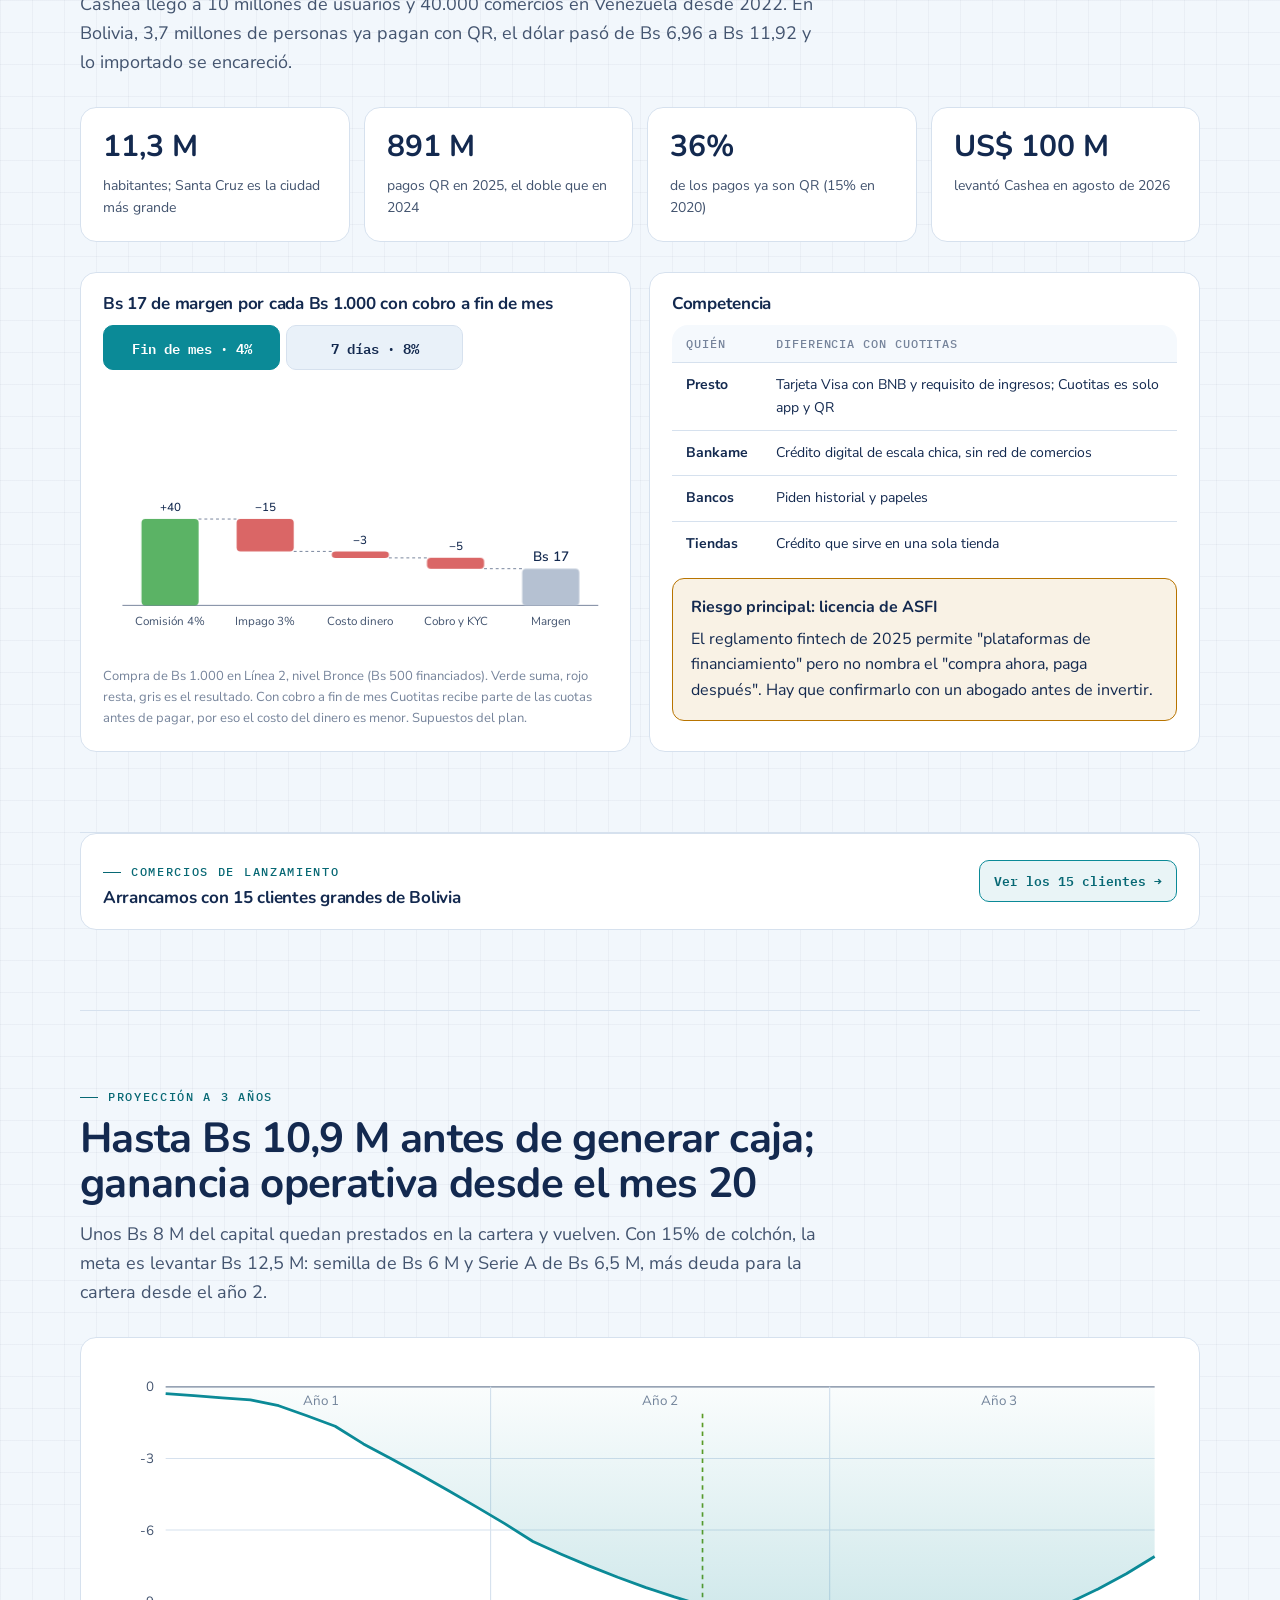
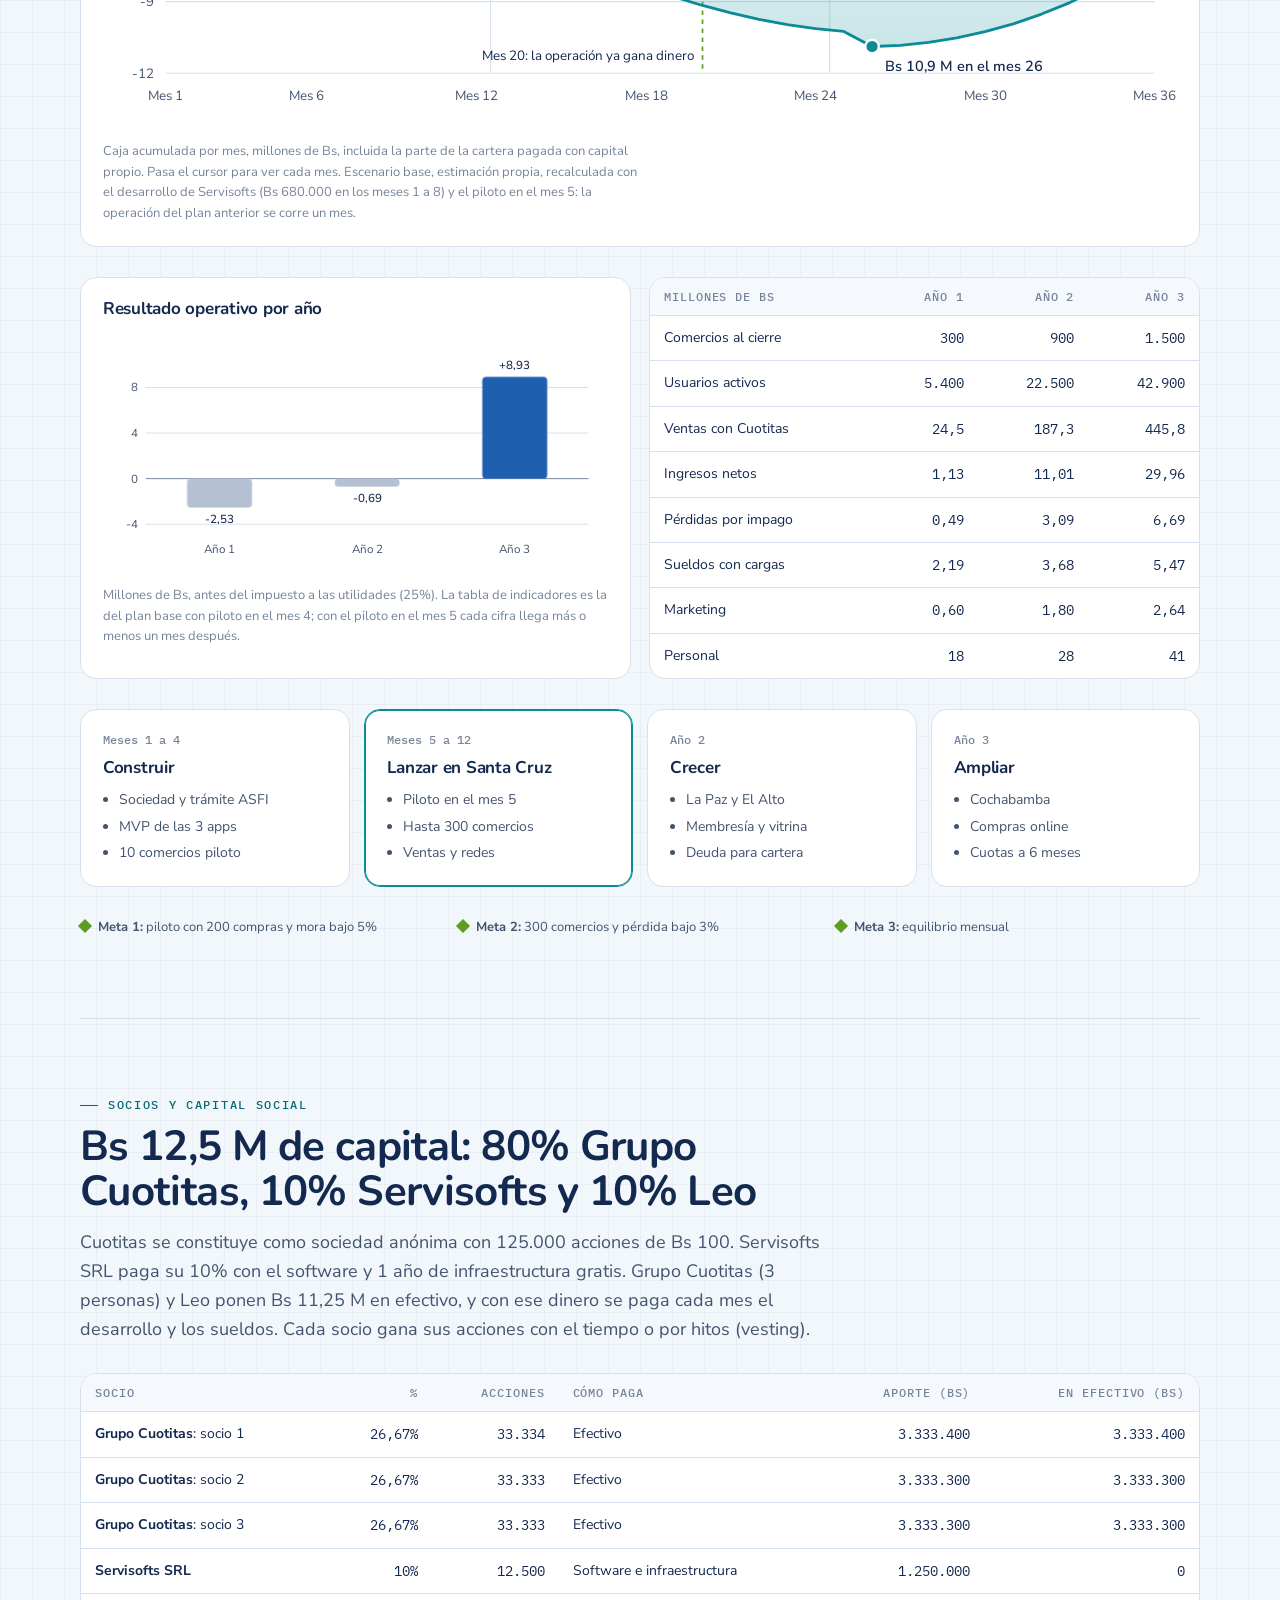
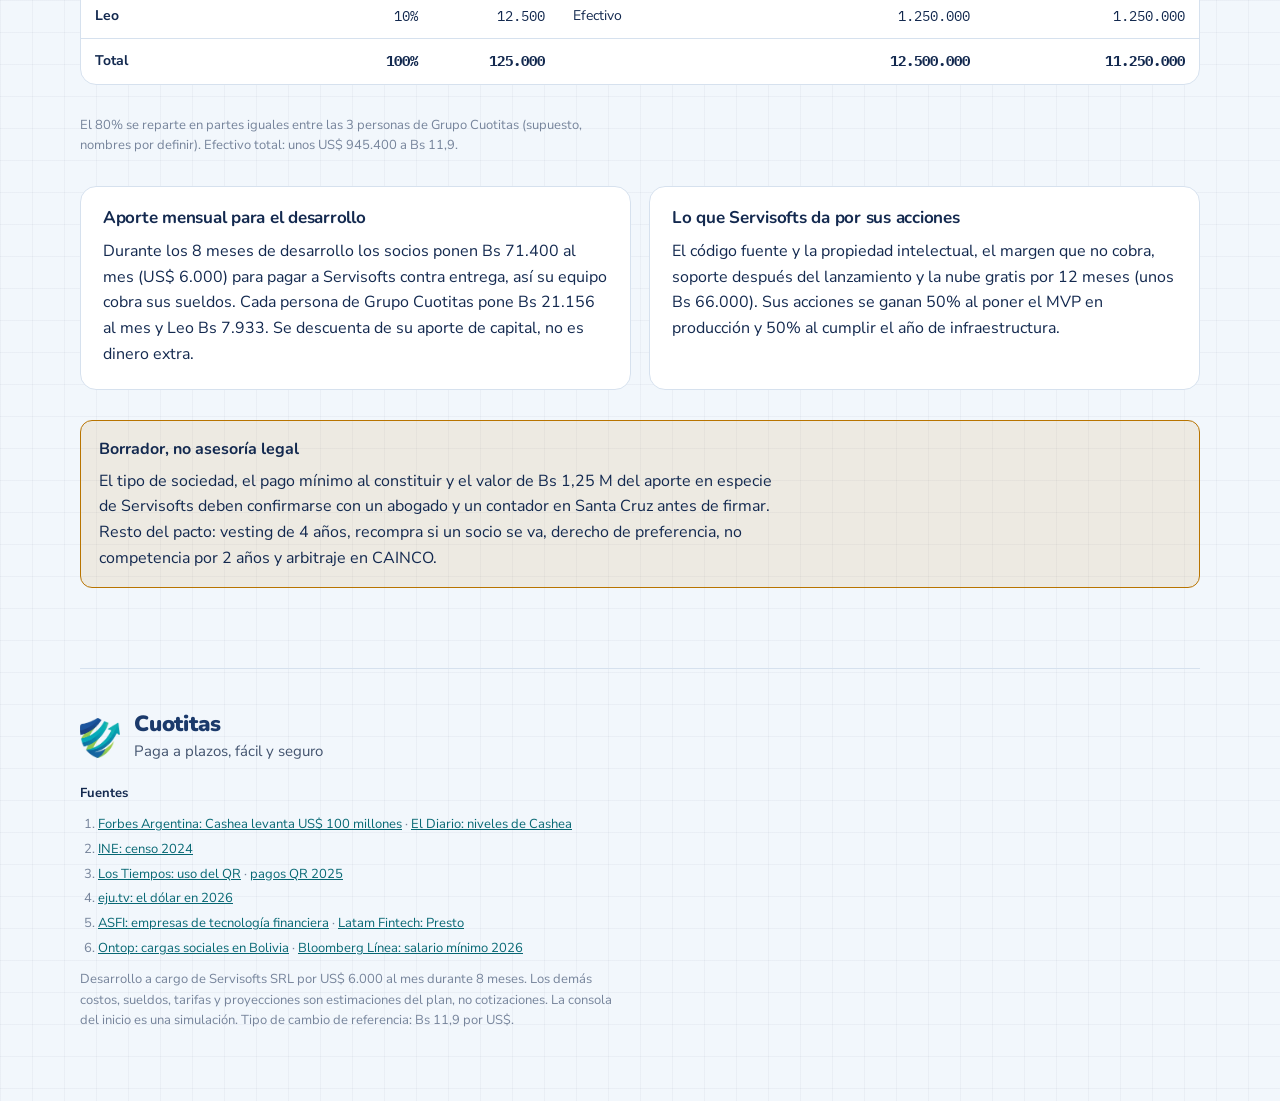
==== commit 42e12b31: "Servisofts paga su 10% con el software y 1 año de nube gratis; los socios aportan el efectivo mensua" ====
--- a/index.html
+++ b/index.html
@@ -255,13 +255,13 @@
   <header class="rv">
     <span class="eyebrow">Costo de desarrollo</span>
     <h2>US$ 48.000 para tener la plataforma en producción en 8 meses</h2>
-    <p class="lead">El desarrollo lo hace <b style="color:var(--ink)">Servisofts SRL</b> con su propio personal y sus propios equipos: US$ 6.000 al mes durante 8 meses (unos Bs 571.000), con diseño UX/UI y DevOps incluidos. Son 4 meses de MVP y 4 de piloto, endurecimiento y prueba de seguridad. La nube, el pentest y los servicios externos se pagan aparte.</p>
+    <p class="lead">El desarrollo lo hace <b style="color:var(--ink)">Servisofts SRL</b> con su propio personal y sus propios equipos: US$ 6.000 al mes durante 8 meses (unos Bs 571.000), con diseño UX/UI y DevOps incluidos. Son 4 meses de MVP y 4 de piloto, endurecimiento y prueba de seguridad. Servisofts da la nube gratis el primer año como parte de su aporte por acciones; el pentest y los servicios externos se pagan aparte.</p>
   </header>
   <div class="grid2">
     <div class="card rv">
       <h3>En qué se va el dinero</h3>
       <svg class="chart" id="devcost" viewBox="0 0 520 190" role="img" aria-label="Costo de desarrollo por rubro"></svg>
-      <p class="note">Azul: desarrollo; turquesa: infraestructura y seguridad; verde: servicios externos. Bs, 8 meses. Total aproximado Bs 680.000 (US$ 57.000). La nube de 8 meses se calcula con el mismo gasto mensual del plan anterior.</p>
+      <p class="note">Azul: desarrollo; turquesa: infraestructura y seguridad; verde: servicios externos. Bs, 8 meses. Total aproximado Bs 680.000 (US$ 57.000), o Bs 636.000 sin la nube que Servisofts da gratis el primer año. La nube de 8 meses se calcula con el mismo gasto mensual del plan anterior.</p>
     </div>
     <div class="card rv">
       <h3>Equipo de Servisofts SRL: 72 meses-persona</h3>
@@ -393,30 +393,30 @@
   <header class="rv">
     <span class="eyebrow">Socios y capital social</span>
     <h2>Bs 12,5 M de capital: 80% Grupo Cuotitas, 10% Servisofts y 10% Leo</h2>
-    <p class="lead">Cuotitas se constituye como sociedad anónima con 125.000 acciones de Bs 100. Grupo Cuotitas son 3 personas que ponen Bs 10 M entre las tres; Servisofts SRL y Leo ponen Bs 1,25 M cada uno. Se paga al menos el 25% al constituir y el resto por etapas, y cada socio gana sus acciones en 4 años (vesting).</p>
+    <p class="lead">Cuotitas se constituye como sociedad anónima con 125.000 acciones de Bs 100. Servisofts SRL paga su 10% con el software y 1 año de infraestructura gratis. Grupo Cuotitas (3 personas) y Leo ponen Bs 11,25 M en efectivo, y con ese dinero se paga cada mes el desarrollo y los sueldos. Cada socio gana sus acciones con el tiempo o por hitos (vesting).</p>
   </header>
   <div class="tbl rv"><table>
-    <thead><tr><th>Socio</th><th class="r">%</th><th class="r">Acciones</th><th class="r">Aporte (Bs)</th><th class="r">Aporte (US$)</th><th class="r">Al constituir, 25% (Bs)</th></tr></thead>
+    <thead><tr><th>Socio</th><th class="r">%</th><th class="r">Acciones</th><th>Cómo paga</th><th class="r">Aporte (Bs)</th><th class="r">En efectivo (Bs)</th></tr></thead>
     <tbody>
-      <tr><td><b>Grupo Cuotitas</b>: socio 1</td><td class="r">26,67%</td><td class="r">33.334</td><td class="r">3.333.400</td><td class="r">280.100</td><td class="r">833.350</td></tr>
-      <tr><td><b>Grupo Cuotitas</b>: socio 2</td><td class="r">26,67%</td><td class="r">33.333</td><td class="r">3.333.300</td><td class="r">280.100</td><td class="r">833.325</td></tr>
-      <tr><td><b>Grupo Cuotitas</b>: socio 3</td><td class="r">26,67%</td><td class="r">33.333</td><td class="r">3.333.300</td><td class="r">280.100</td><td class="r">833.325</td></tr>
-      <tr><td><b>Servisofts SRL</b></td><td class="r">10%</td><td class="r">12.500</td><td class="r">1.250.000</td><td class="r">105.000</td><td class="r">312.500</td></tr>
-      <tr><td><b>Leo</b></td><td class="r">10%</td><td class="r">12.500</td><td class="r">1.250.000</td><td class="r">105.000</td><td class="r">312.500</td></tr>
-      <tr><td><b>Total</b></td><td class="r"><b>100%</b></td><td class="r"><b>125.000</b></td><td class="r"><b>12.500.000</b></td><td class="r"><b>1.050.400</b></td><td class="r"><b>3.125.000</b></td></tr>
+      <tr><td><b>Grupo Cuotitas</b>: socio 1</td><td class="r">26,67%</td><td class="r">33.334</td><td>Efectivo</td><td class="r">3.333.400</td><td class="r">3.333.400</td></tr>
+      <tr><td><b>Grupo Cuotitas</b>: socio 2</td><td class="r">26,67%</td><td class="r">33.333</td><td>Efectivo</td><td class="r">3.333.300</td><td class="r">3.333.300</td></tr>
+      <tr><td><b>Grupo Cuotitas</b>: socio 3</td><td class="r">26,67%</td><td class="r">33.333</td><td>Efectivo</td><td class="r">3.333.300</td><td class="r">3.333.300</td></tr>
+      <tr><td><b>Servisofts SRL</b></td><td class="r">10%</td><td class="r">12.500</td><td>Software e infraestructura</td><td class="r">1.250.000</td><td class="r">0</td></tr>
+      <tr><td><b>Leo</b></td><td class="r">10%</td><td class="r">12.500</td><td>Efectivo</td><td class="r">1.250.000</td><td class="r">1.250.000</td></tr>
+      <tr><td><b>Total</b></td><td class="r"><b>100%</b></td><td class="r"><b>125.000</b></td><td></td><td class="r"><b>12.500.000</b></td><td class="r"><b>11.250.000</b></td></tr>
     </tbody></table></div>
-  <p class="note">El 80% se reparte en partes iguales entre las 3 personas de Grupo Cuotitas (supuesto, nombres por definir). US$ a Bs 11,9.</p>
-  <div class="grid2">
-    <div class="card rv">
-      <h3>Servisofts: trabajo más efectivo</h3>
-      <p>El desarrollo vale unos Bs 571.200 (8 meses a US$ 6.000). Si Servisofts lo aporta como capital, deja de cobrar la mensualidad y completa su 10% con Bs 678.800 en efectivo. Así todos pagan el mismo precio por acción. Si Leo aporta trabajo, se valúa igual.</p>
-    </div>
-    <div class="card rv">
-      <h3>Pacto de socios</h3>
-      <p>Vesting de 4 años con 1 año de prueba, recompra de acciones si un socio se va, la propiedad intelectual queda en Cuotitas, derecho de preferencia, arrastre y acompañamiento, no competencia por 2 años y arbitraje en CAINCO, Santa Cruz.</p>
-    </div>
-  </div>
-  <div class="callout rv"><b>Borrador, no asesoría legal</b><p>El tipo de sociedad, el 25% mínimo al constituir y la forma de valuar el aporte en trabajo deben confirmarse con un abogado comercial en Santa Cruz antes de firmar.</p></div>
+  <p class="note">El 80% se reparte en partes iguales entre las 3 personas de Grupo Cuotitas (supuesto, nombres por definir). Efectivo total: unos US$ 945.400 a Bs 11,9.</p>
+  <div class="grid2">
+    <div class="card rv">
+      <h3>Aporte mensual para el desarrollo</h3>
+      <p>Durante los 8 meses de desarrollo los socios ponen Bs 71.400 al mes (US$ 6.000) para pagar a Servisofts contra entrega, así su equipo cobra sus sueldos. Cada persona de Grupo Cuotitas pone Bs 21.156 al mes y Leo Bs 7.933. Se descuenta de su aporte de capital, no es dinero extra.</p>
+    </div>
+    <div class="card rv">
+      <h3>Lo que Servisofts da por sus acciones</h3>
+      <p>El código fuente y la propiedad intelectual, el margen que no cobra, soporte después del lanzamiento y la nube gratis por 12 meses (unos Bs 66.000). Sus acciones se ganan 50% al poner el MVP en producción y 50% al cumplir el año de infraestructura.</p>
+    </div>
+  </div>
+  <div class="callout rv"><b>Borrador, no asesoría legal</b><p>El tipo de sociedad, el pago mínimo al constituir y el valor de Bs 1,25 M del aporte en especie de Servisofts deben confirmarse con un abogado y un contador en Santa Cruz antes de firmar. Resto del pacto: vesting de 4 años, recompra si un socio se va, derecho de preferencia, no competencia por 2 años y arbitraje en CAINCO.</p></div>
 </section>
 
 <footer>
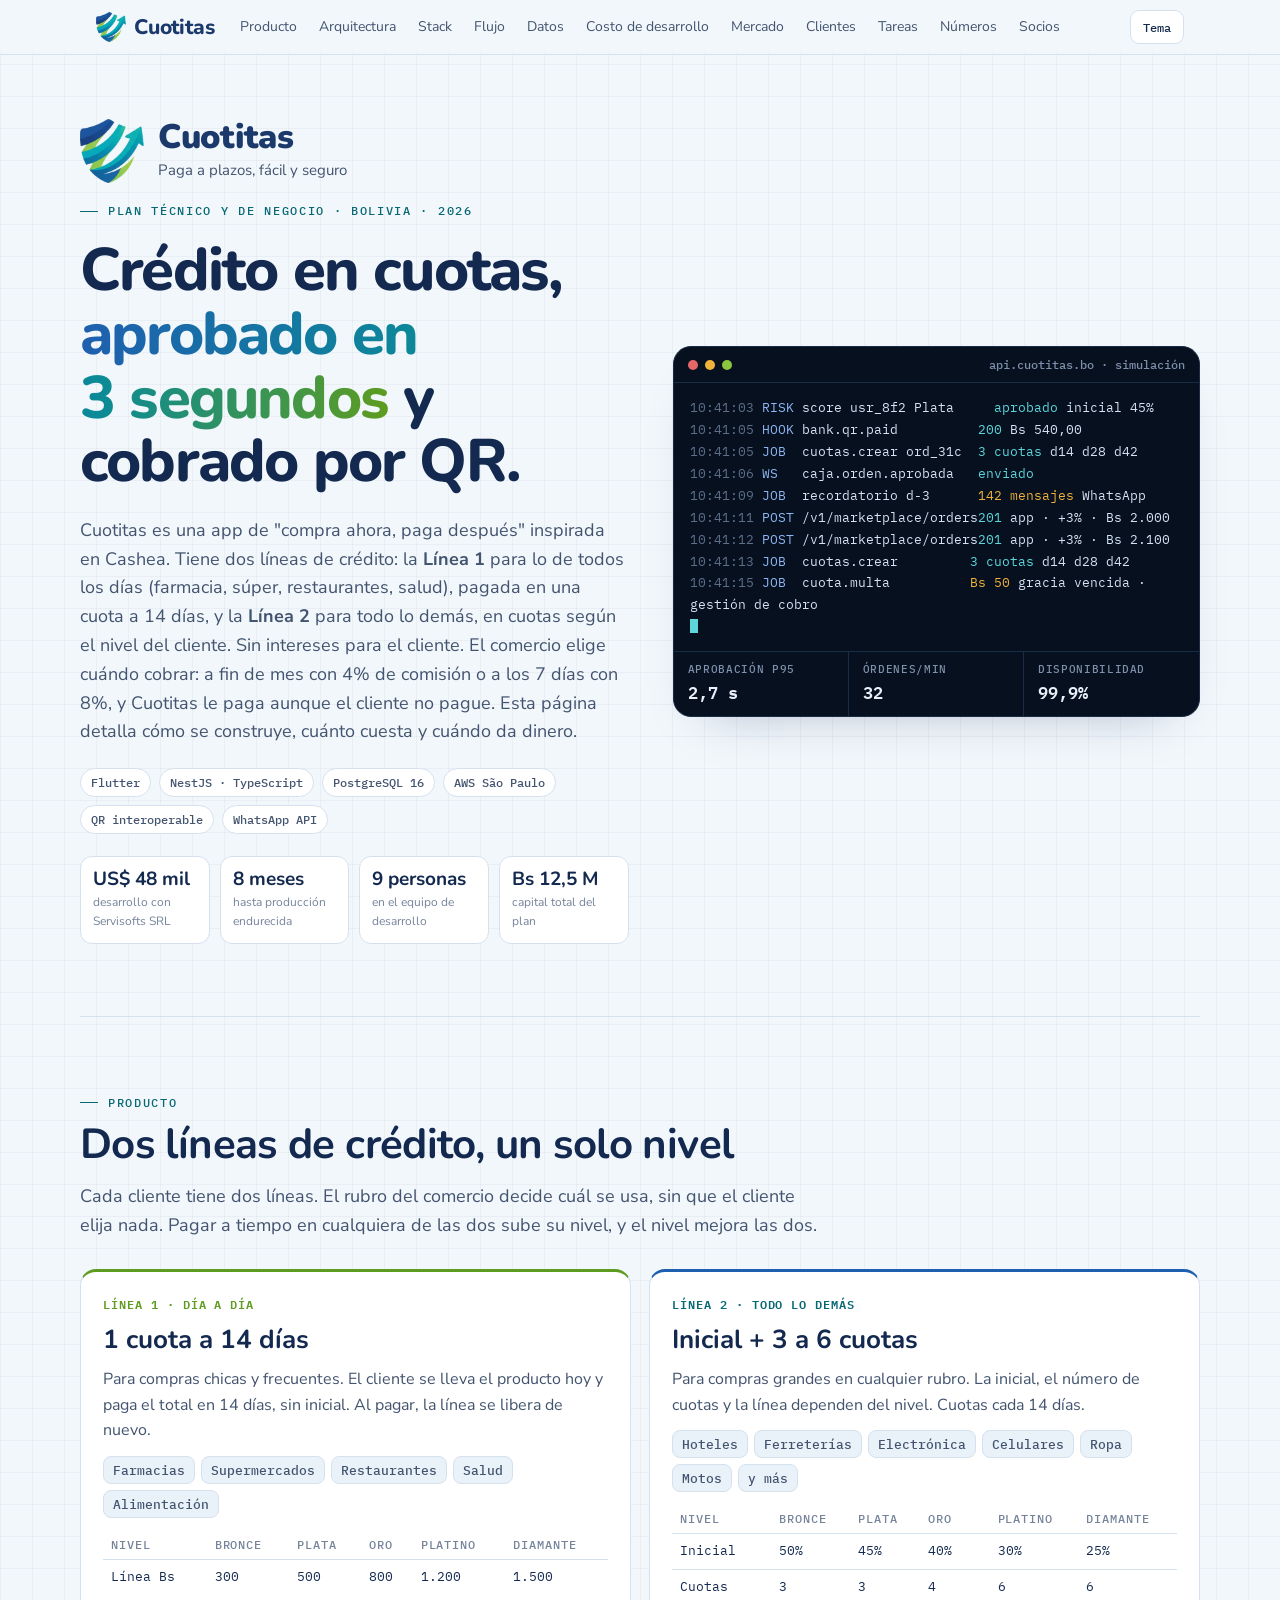
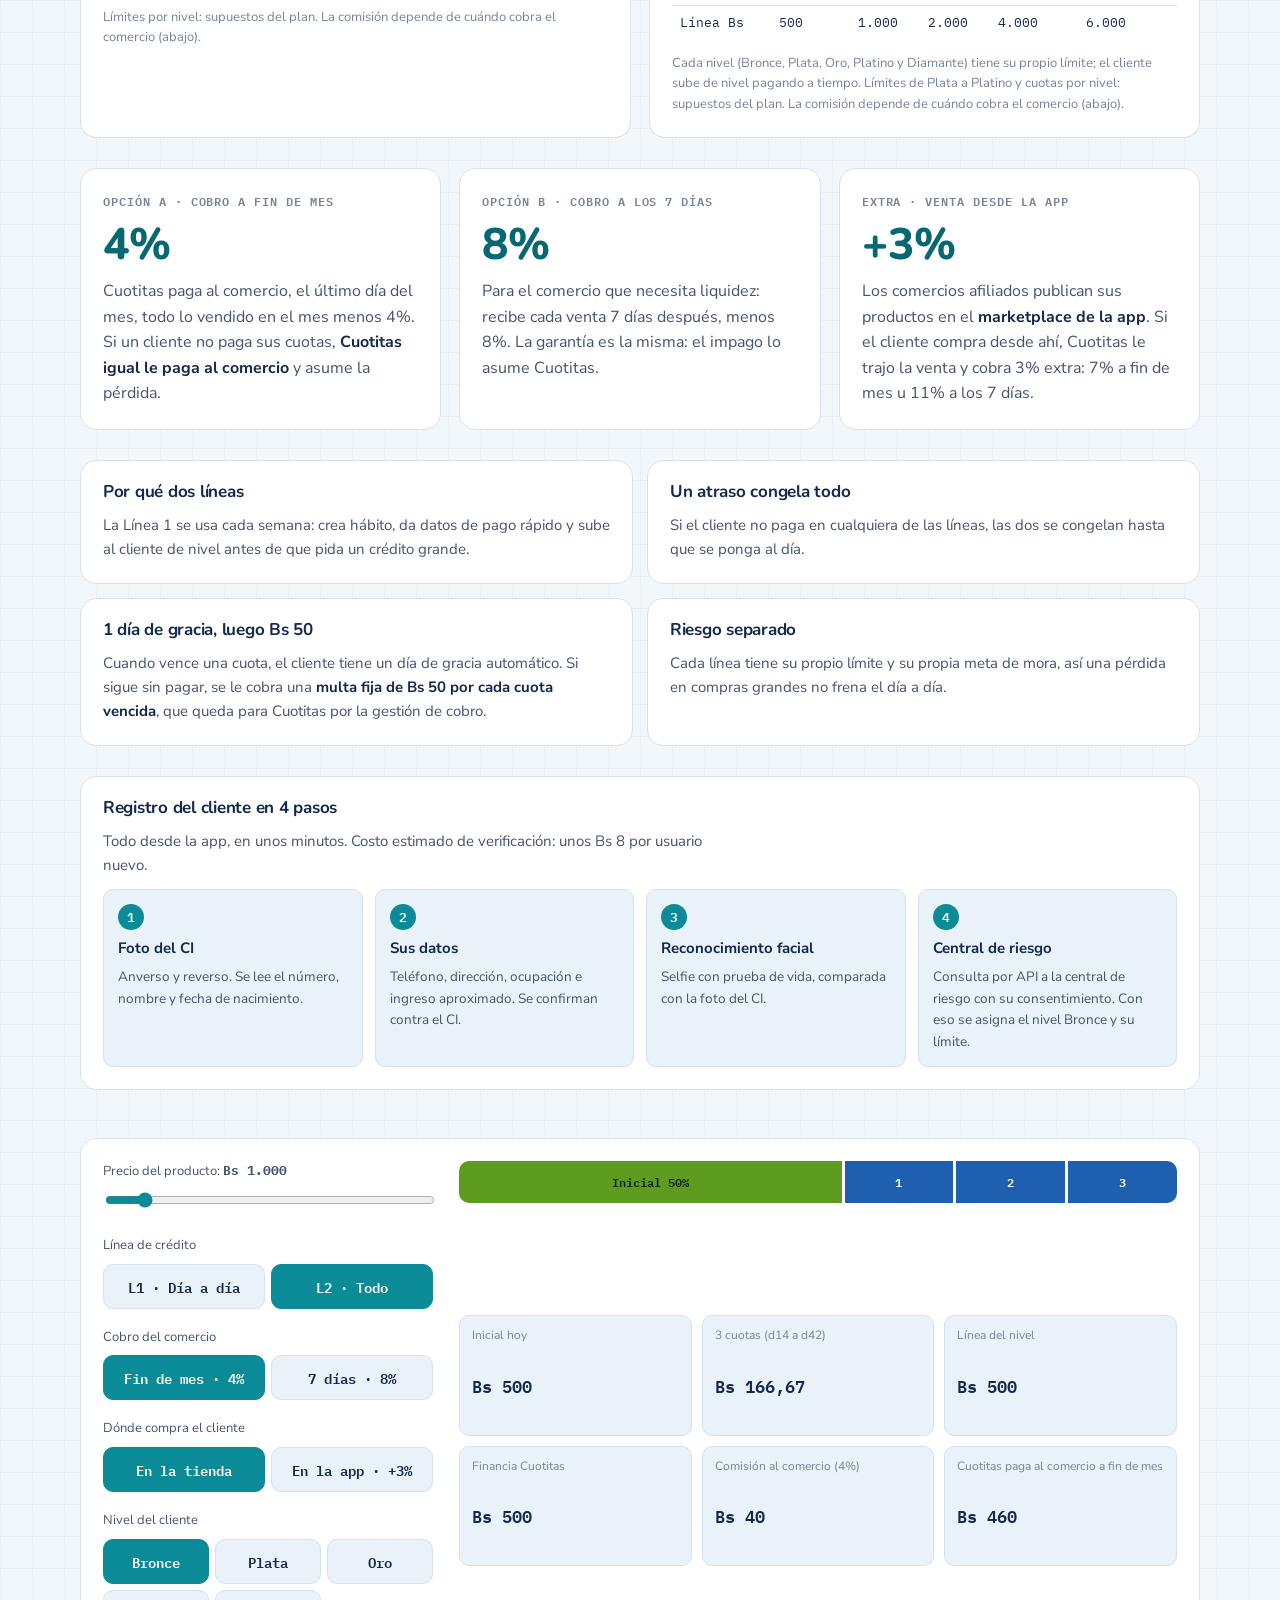
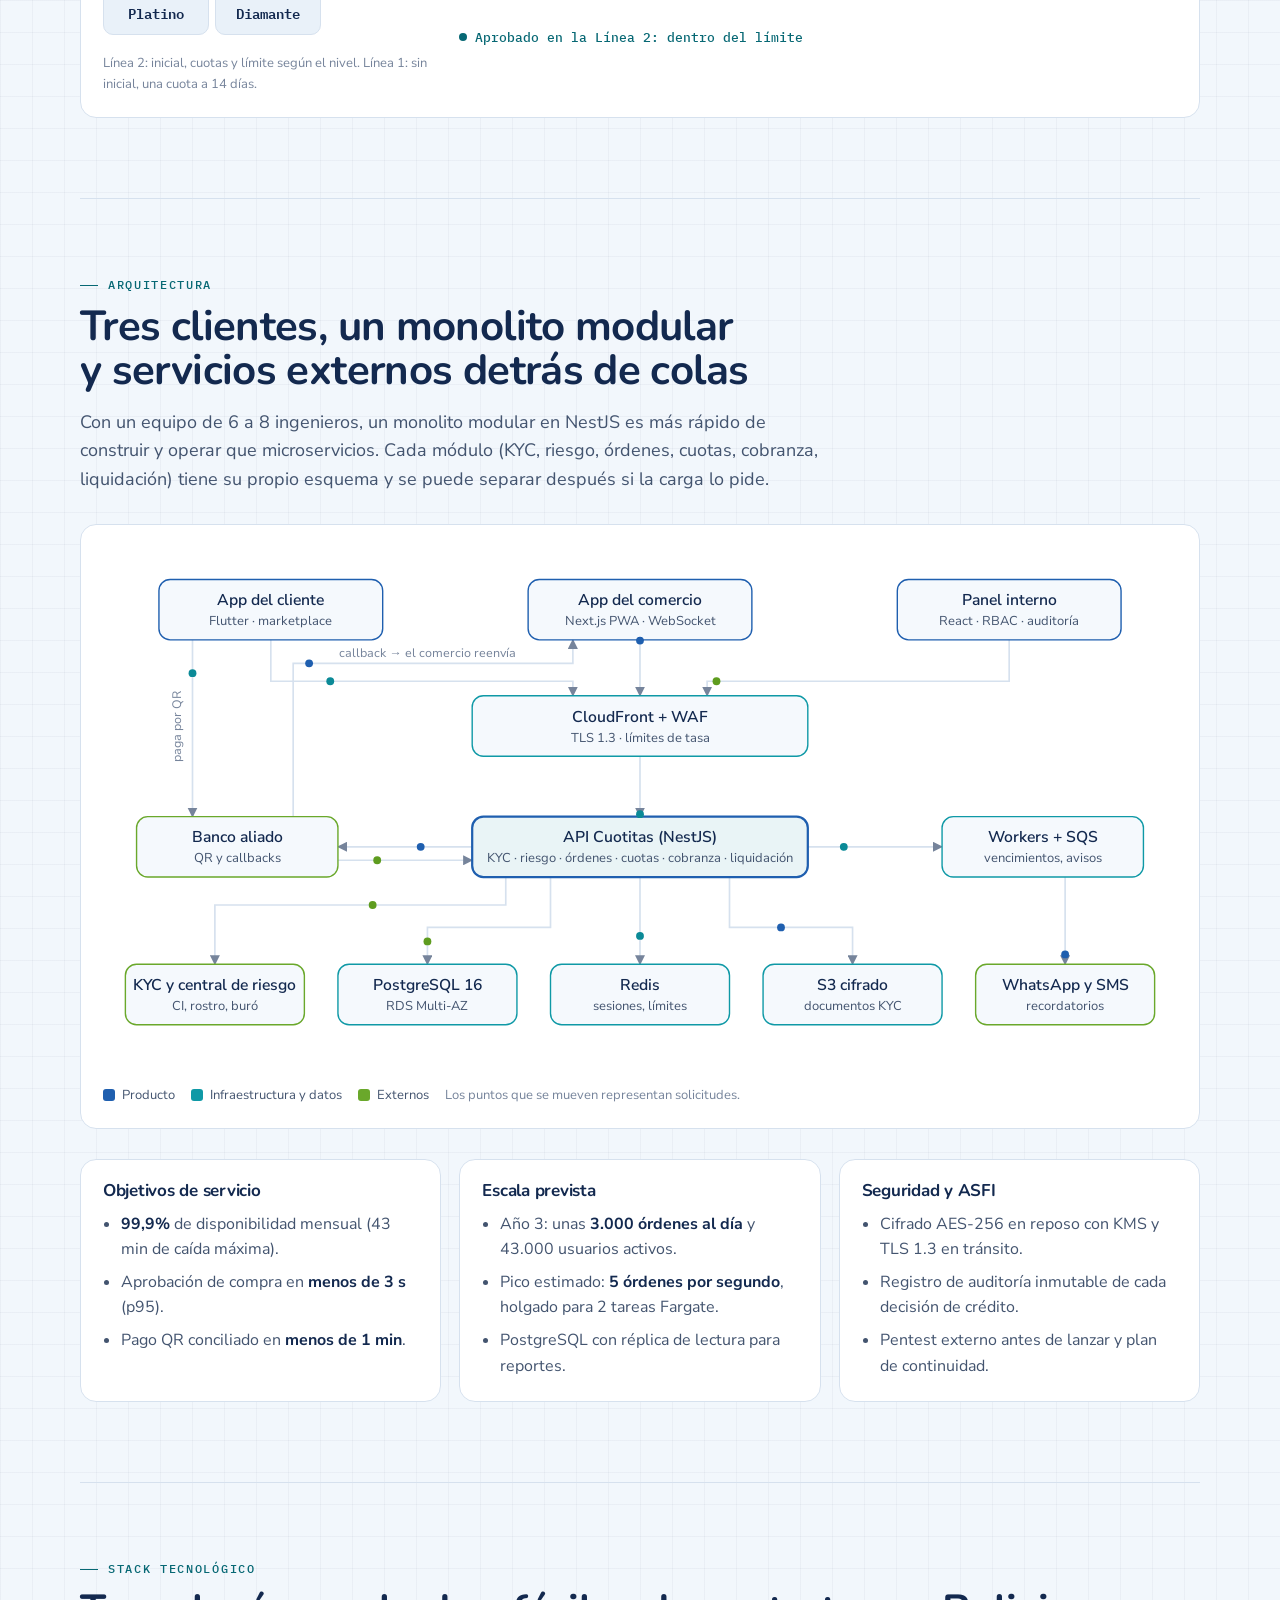
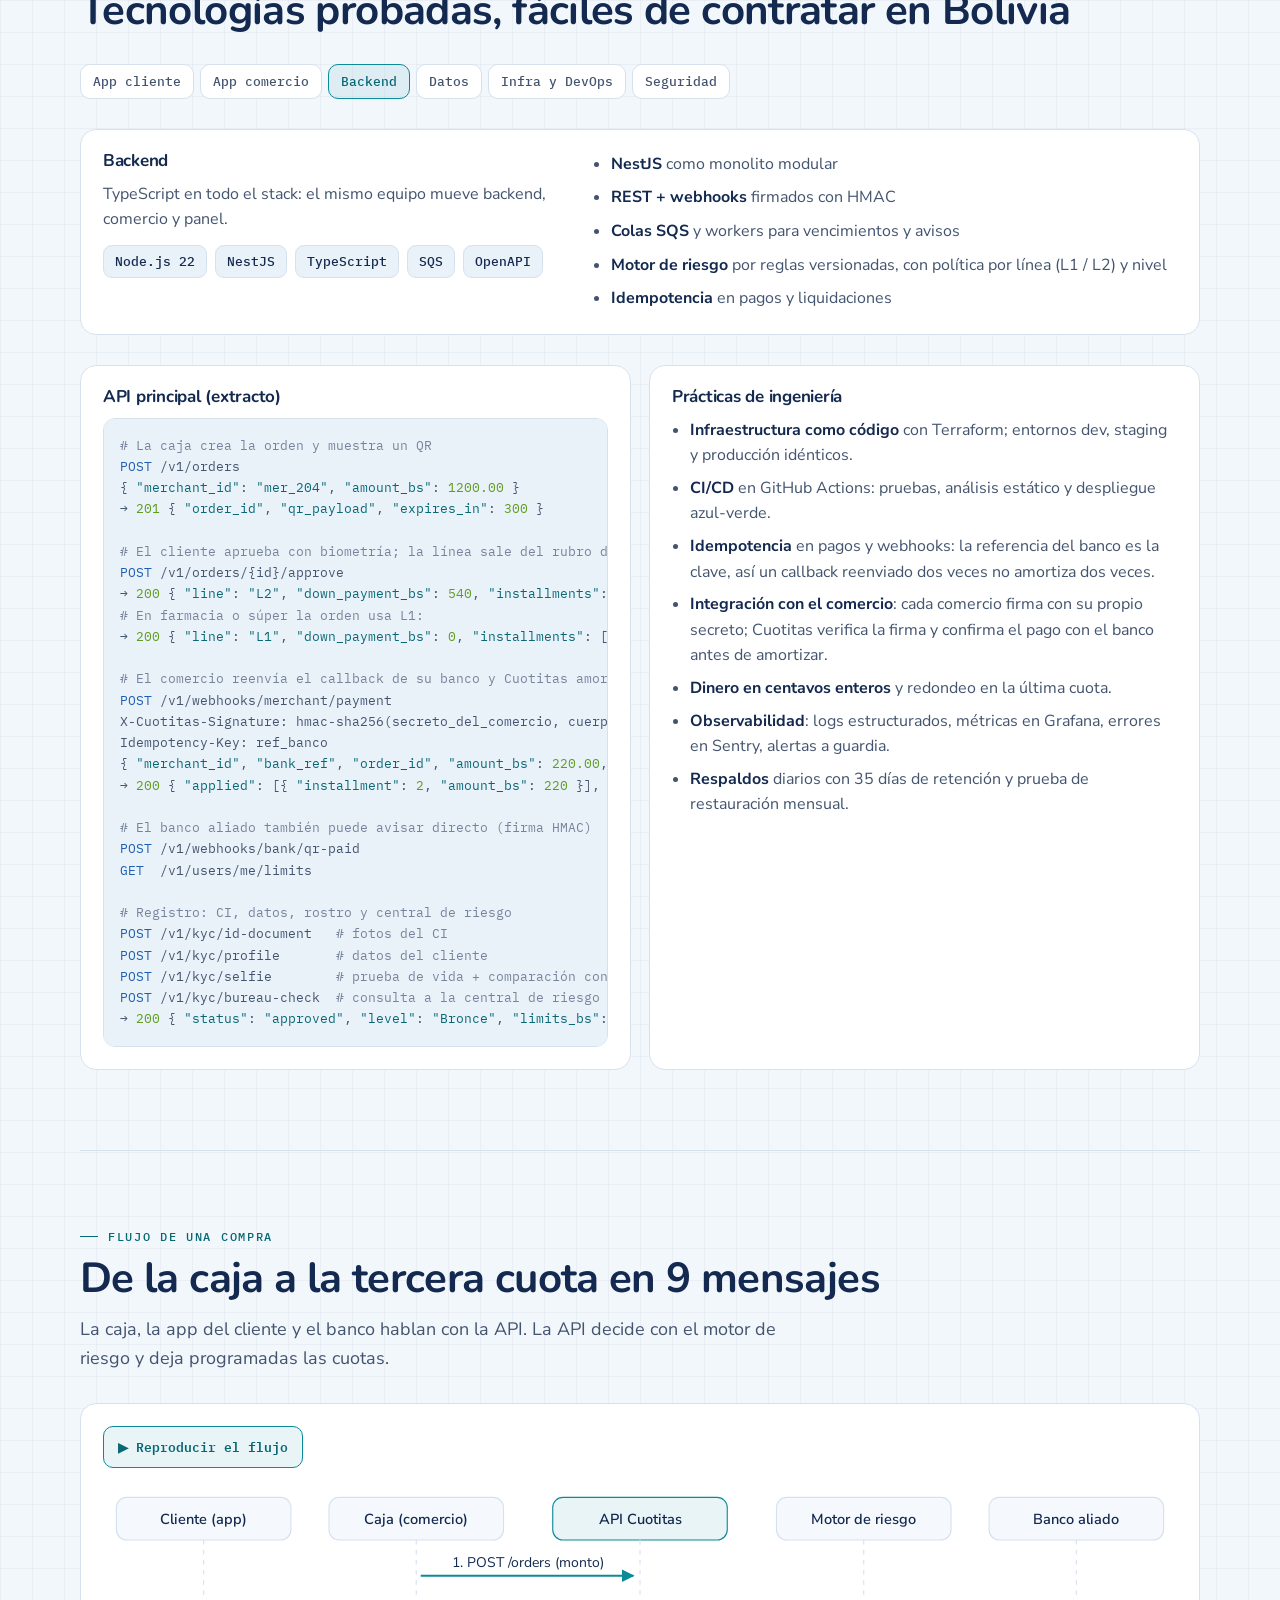
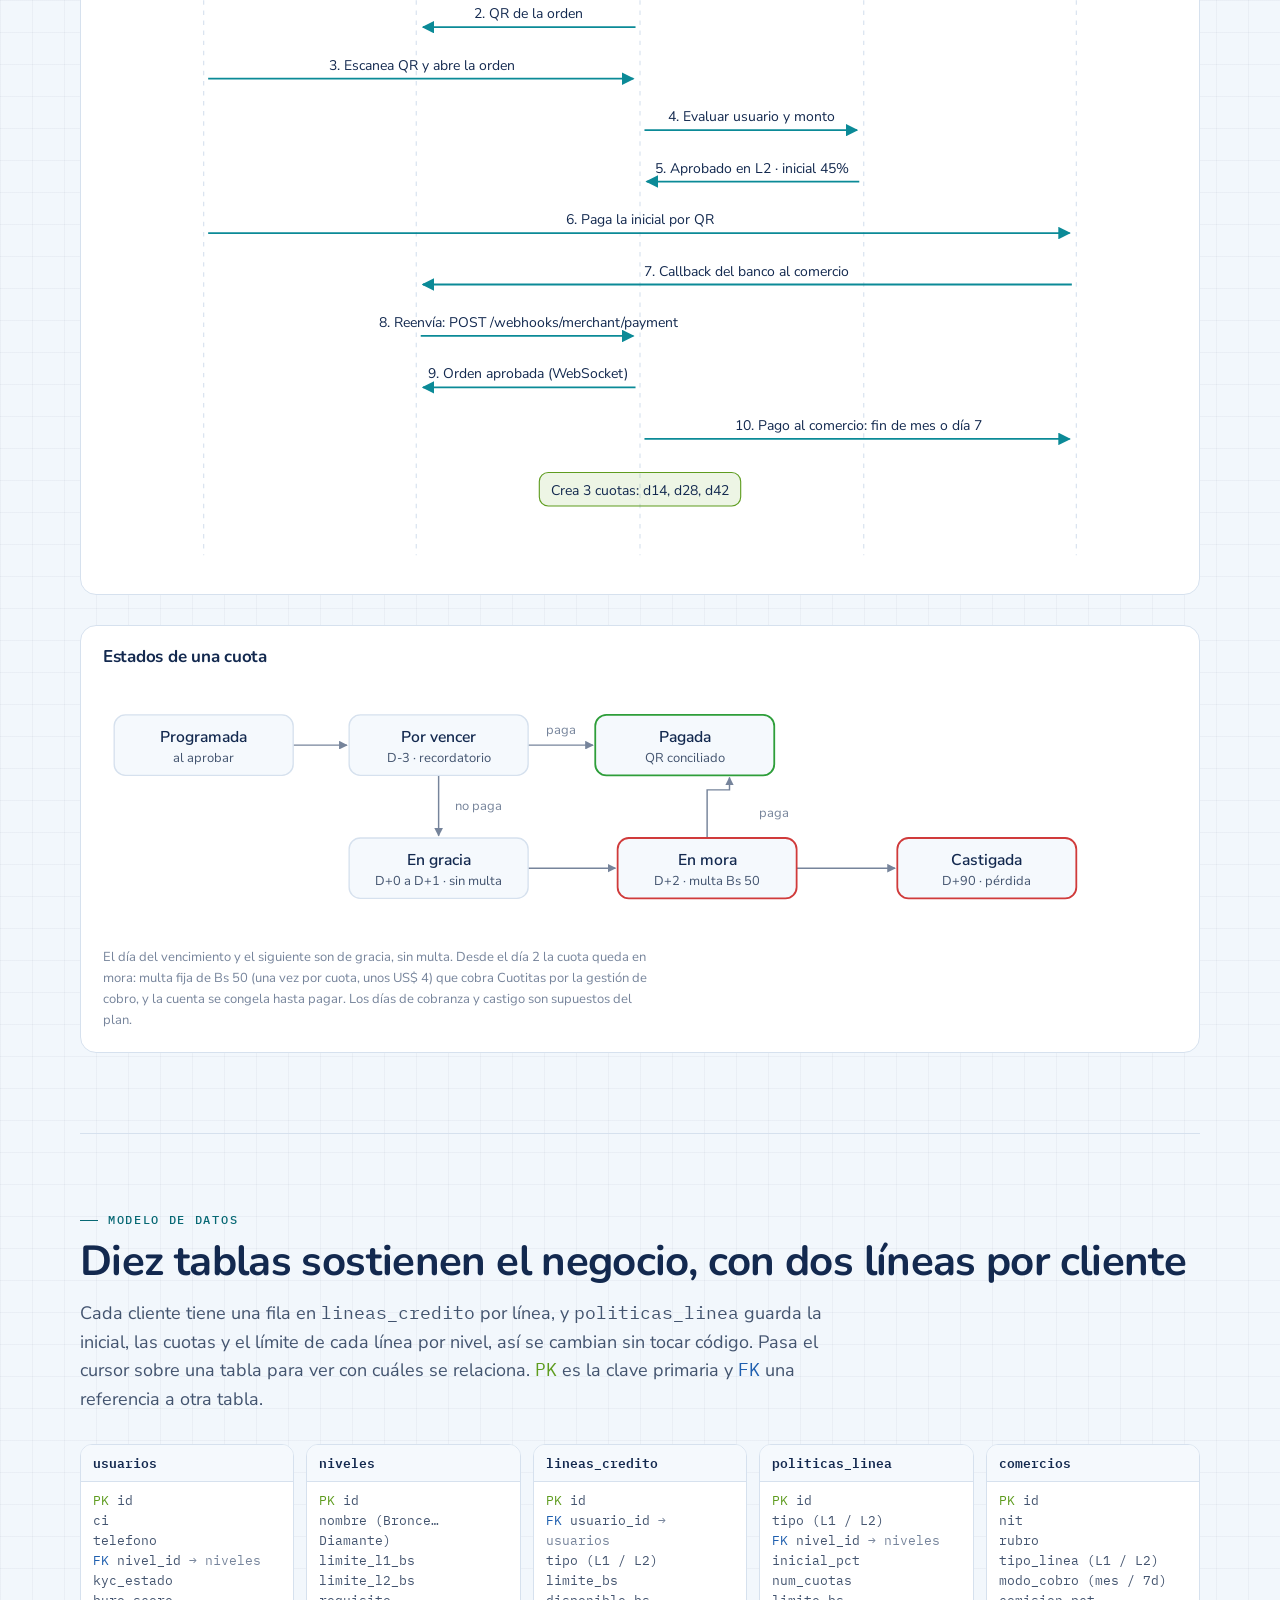
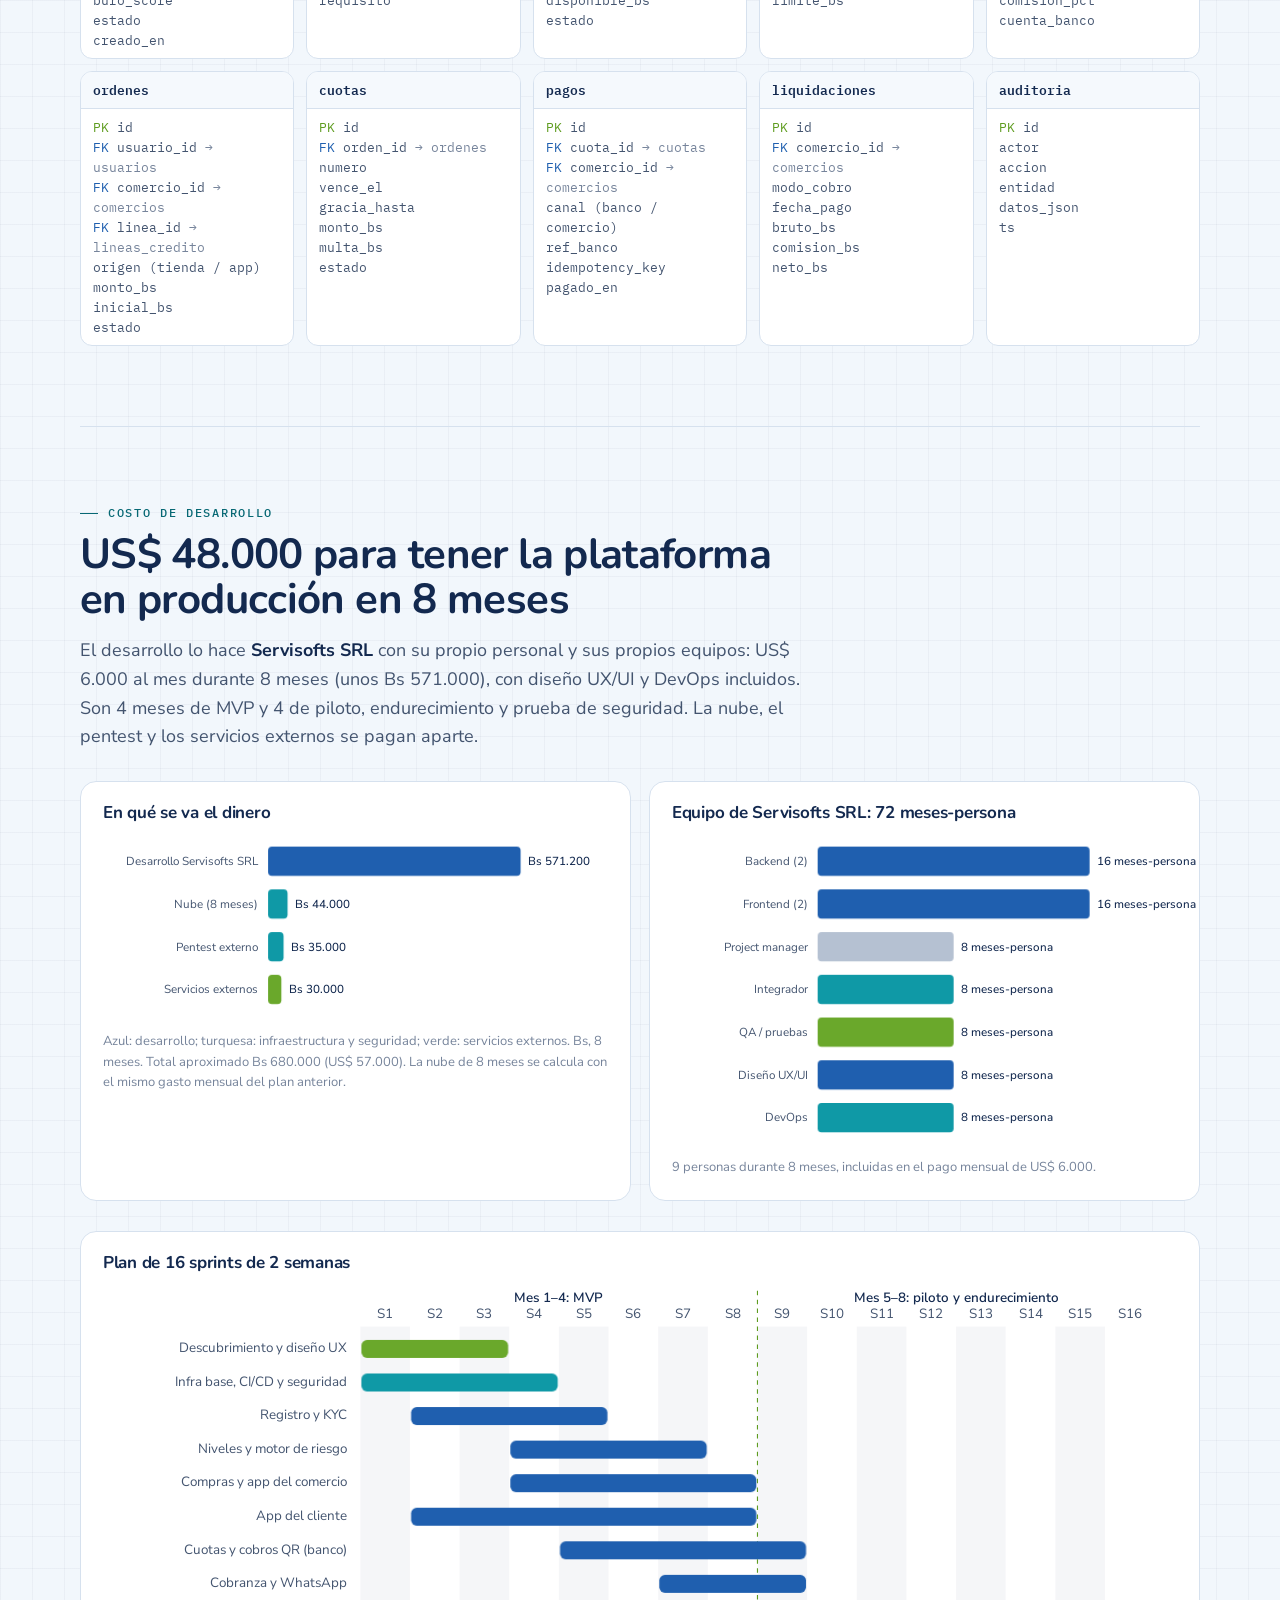
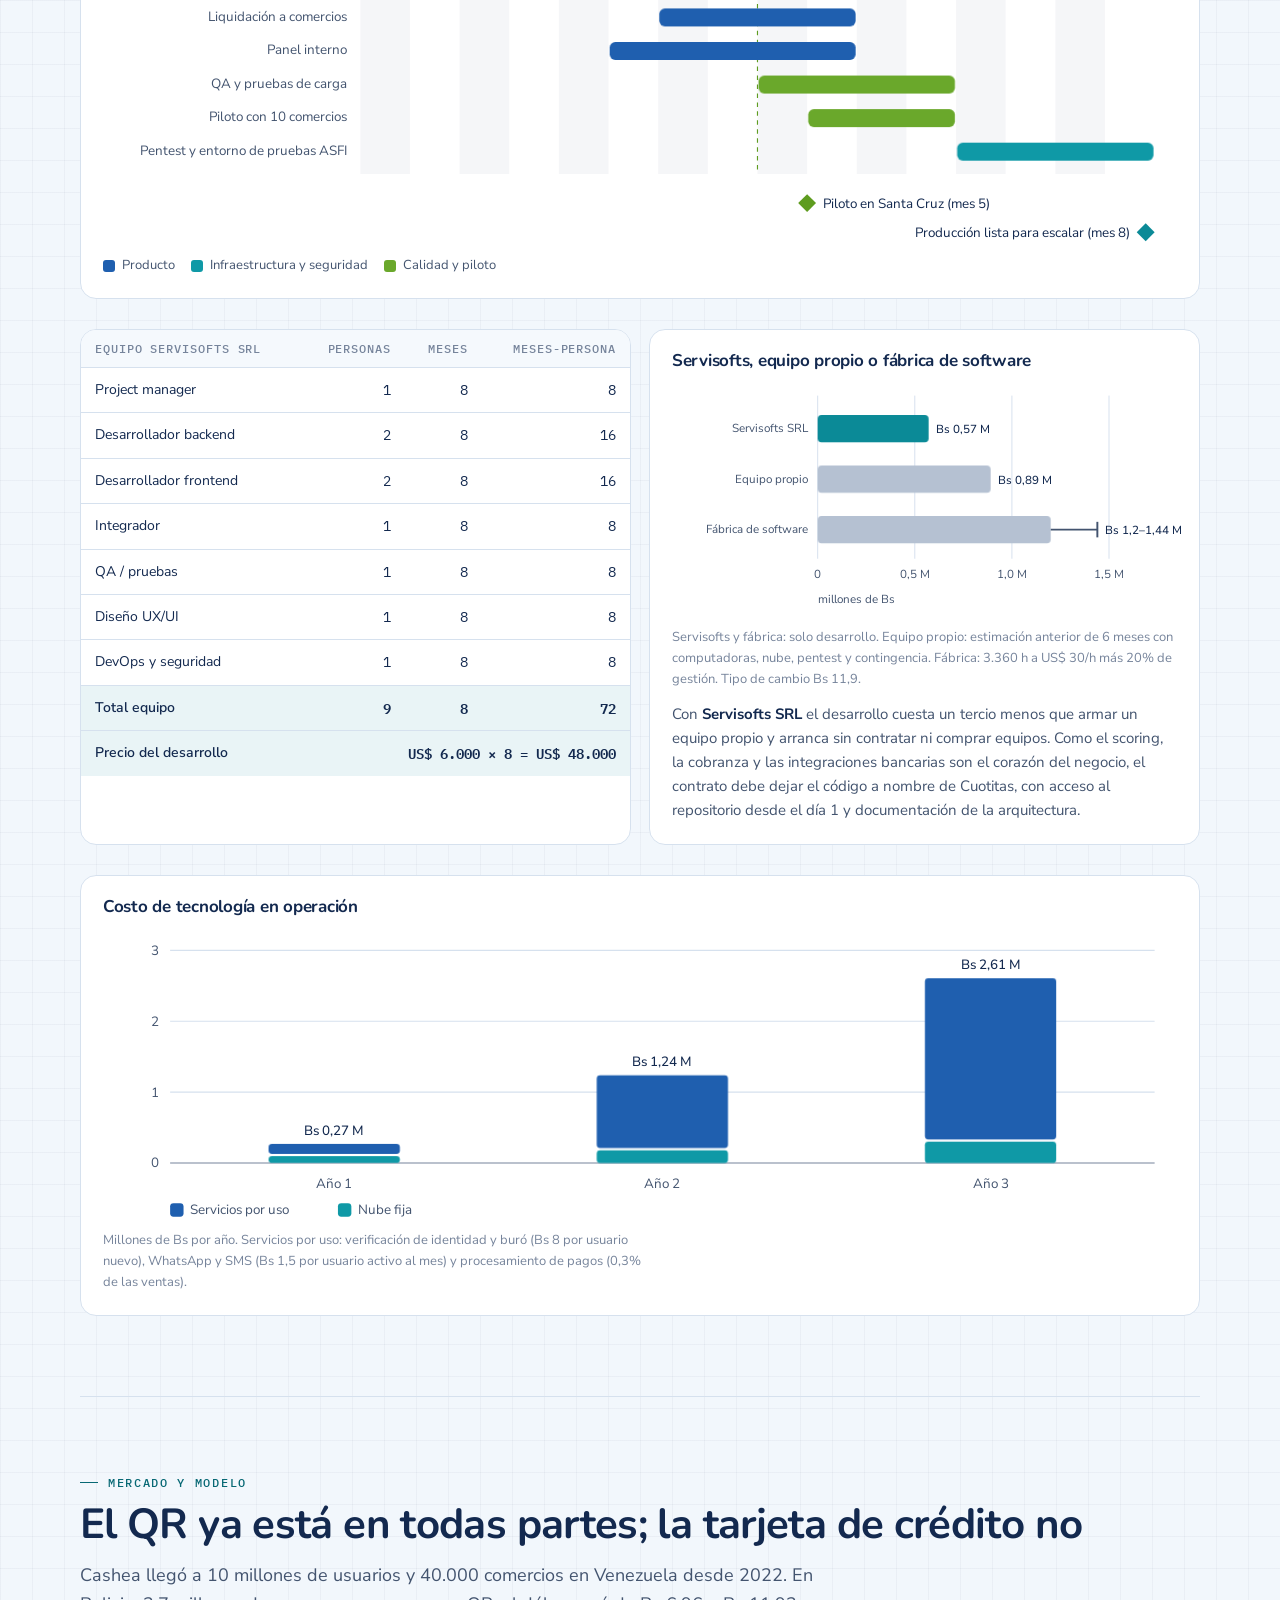
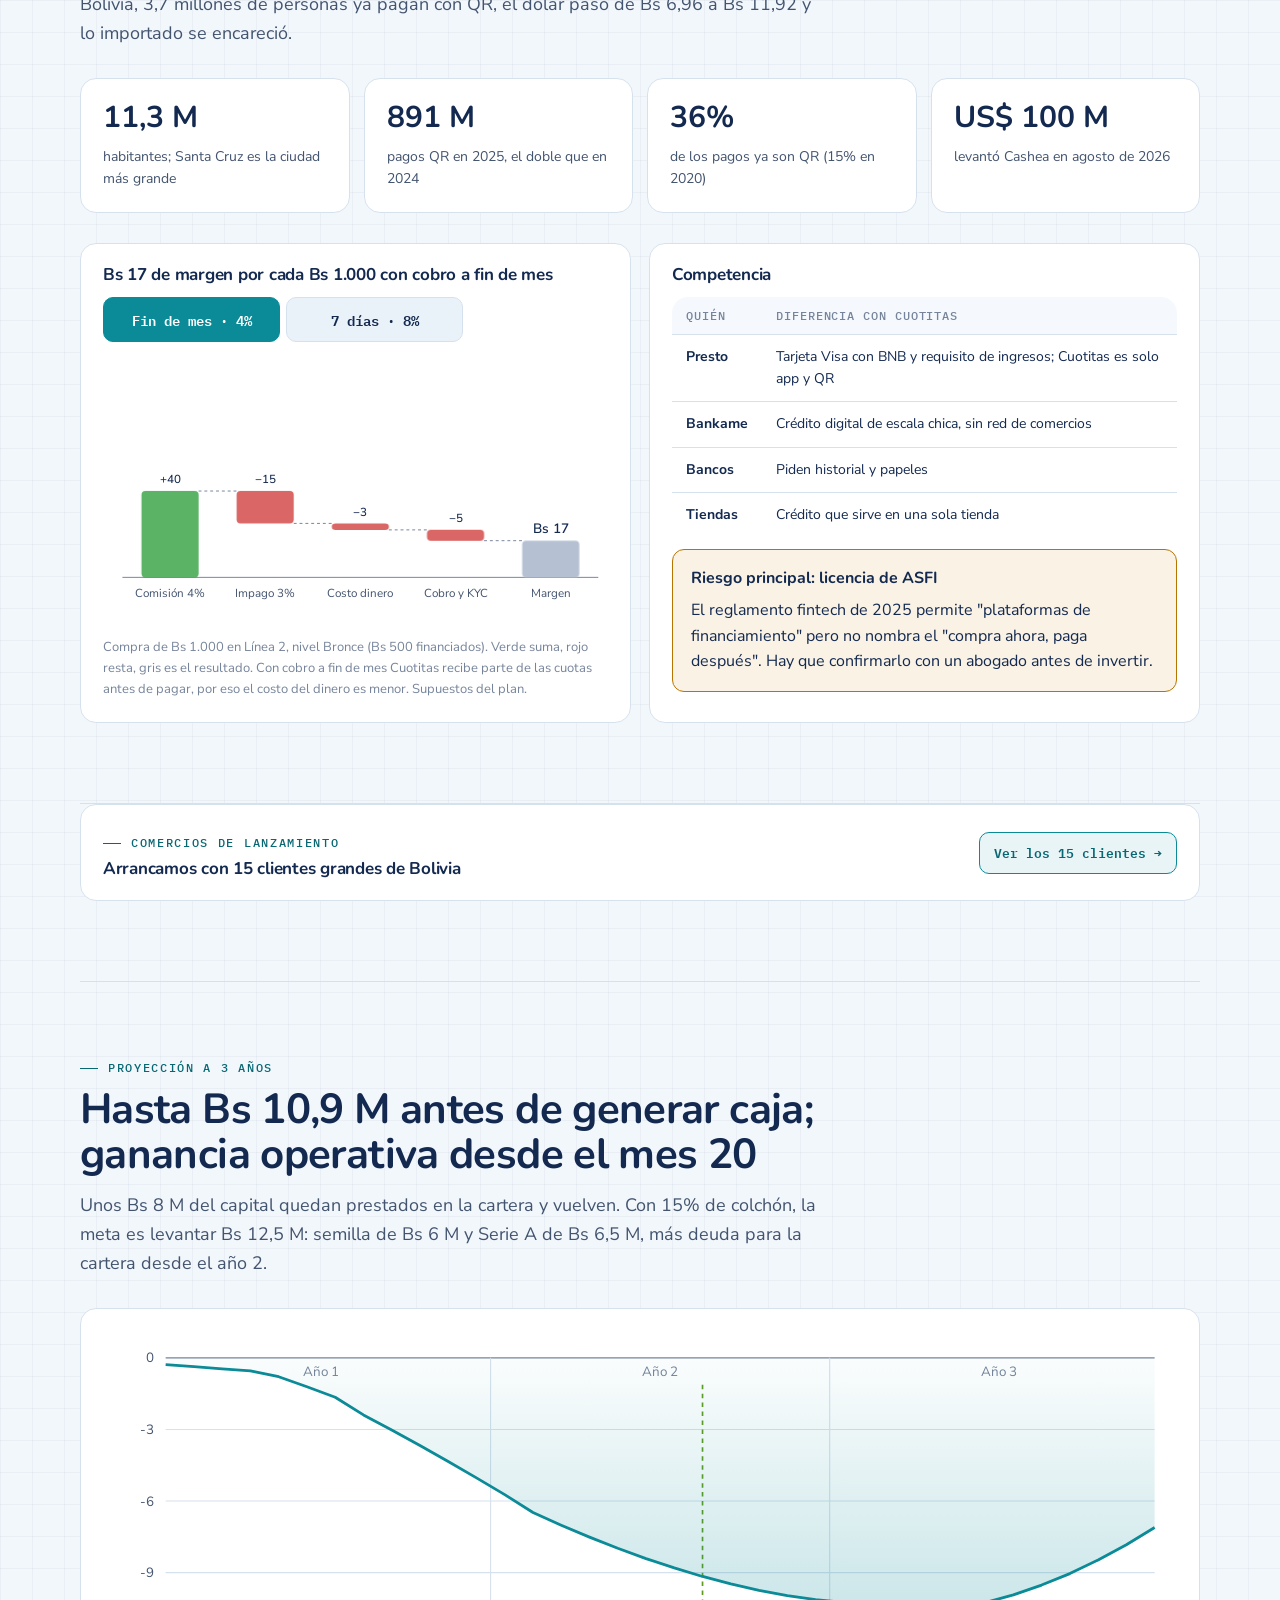
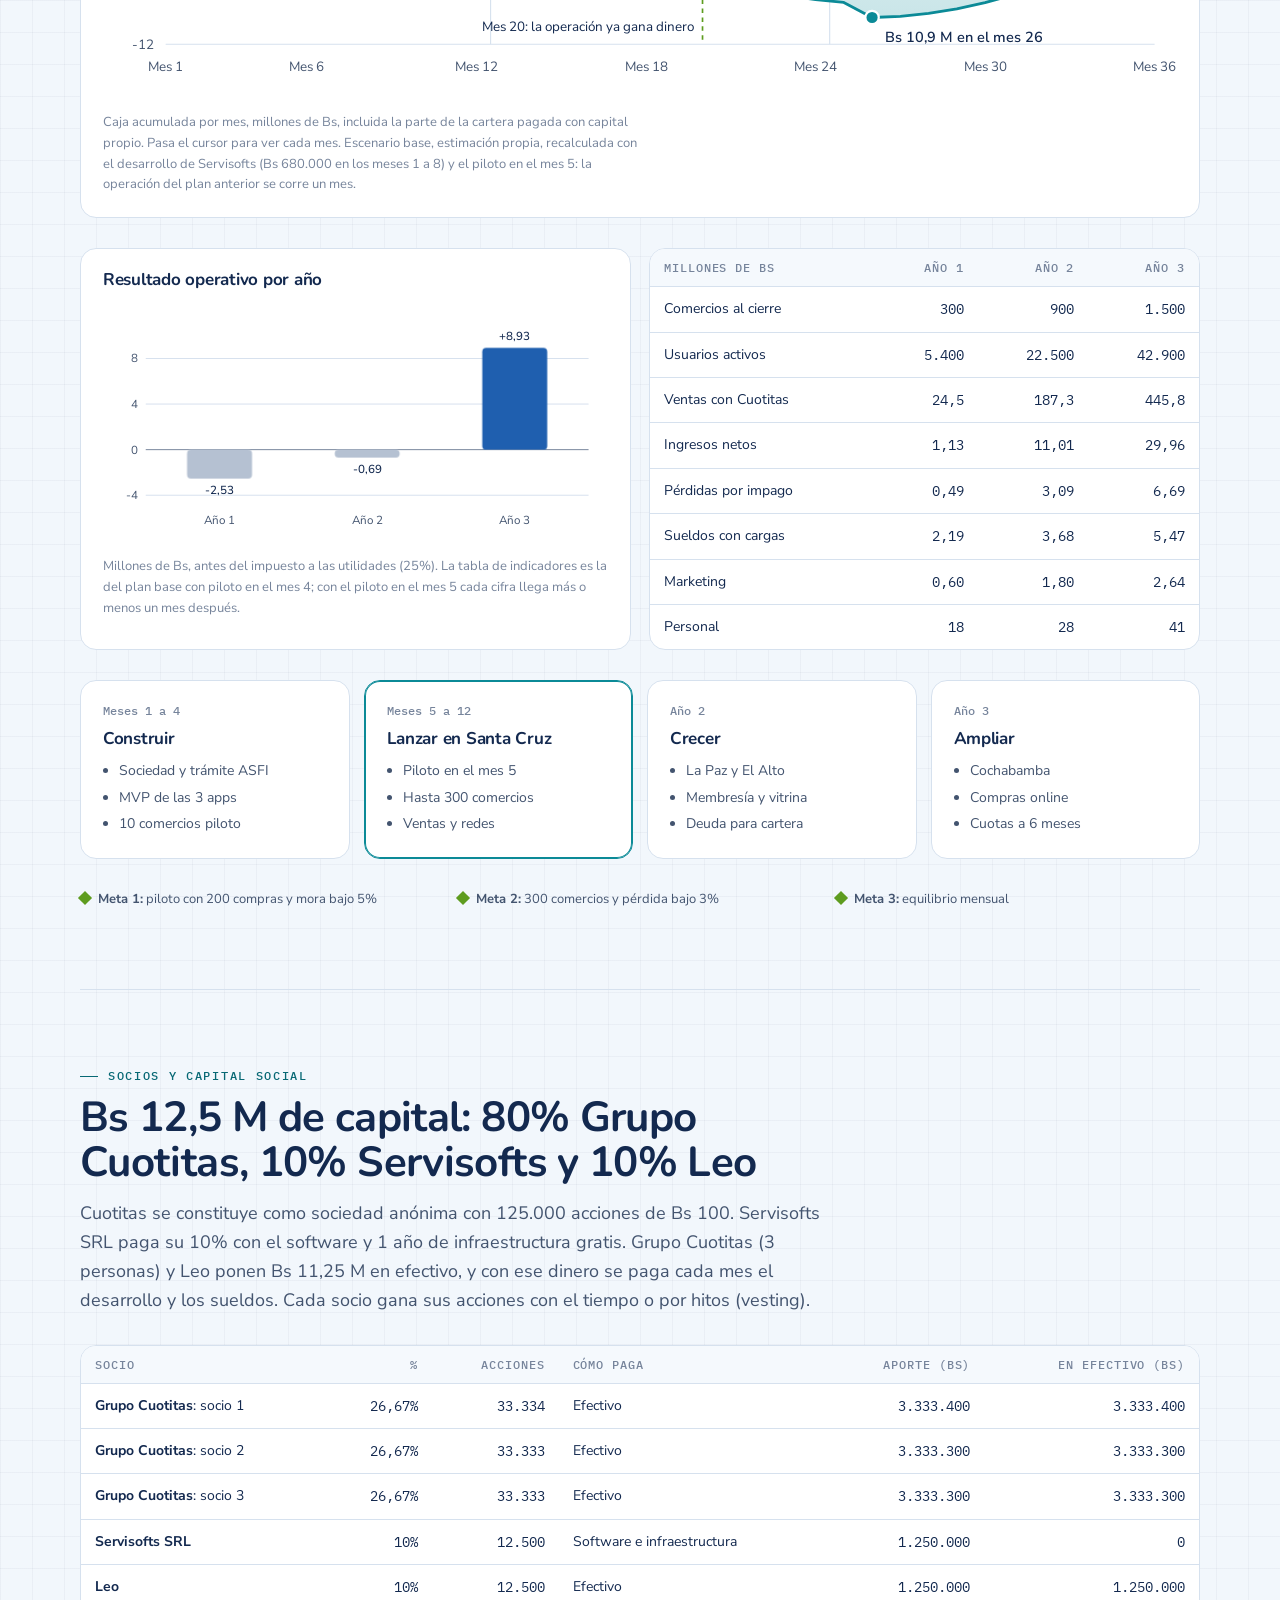
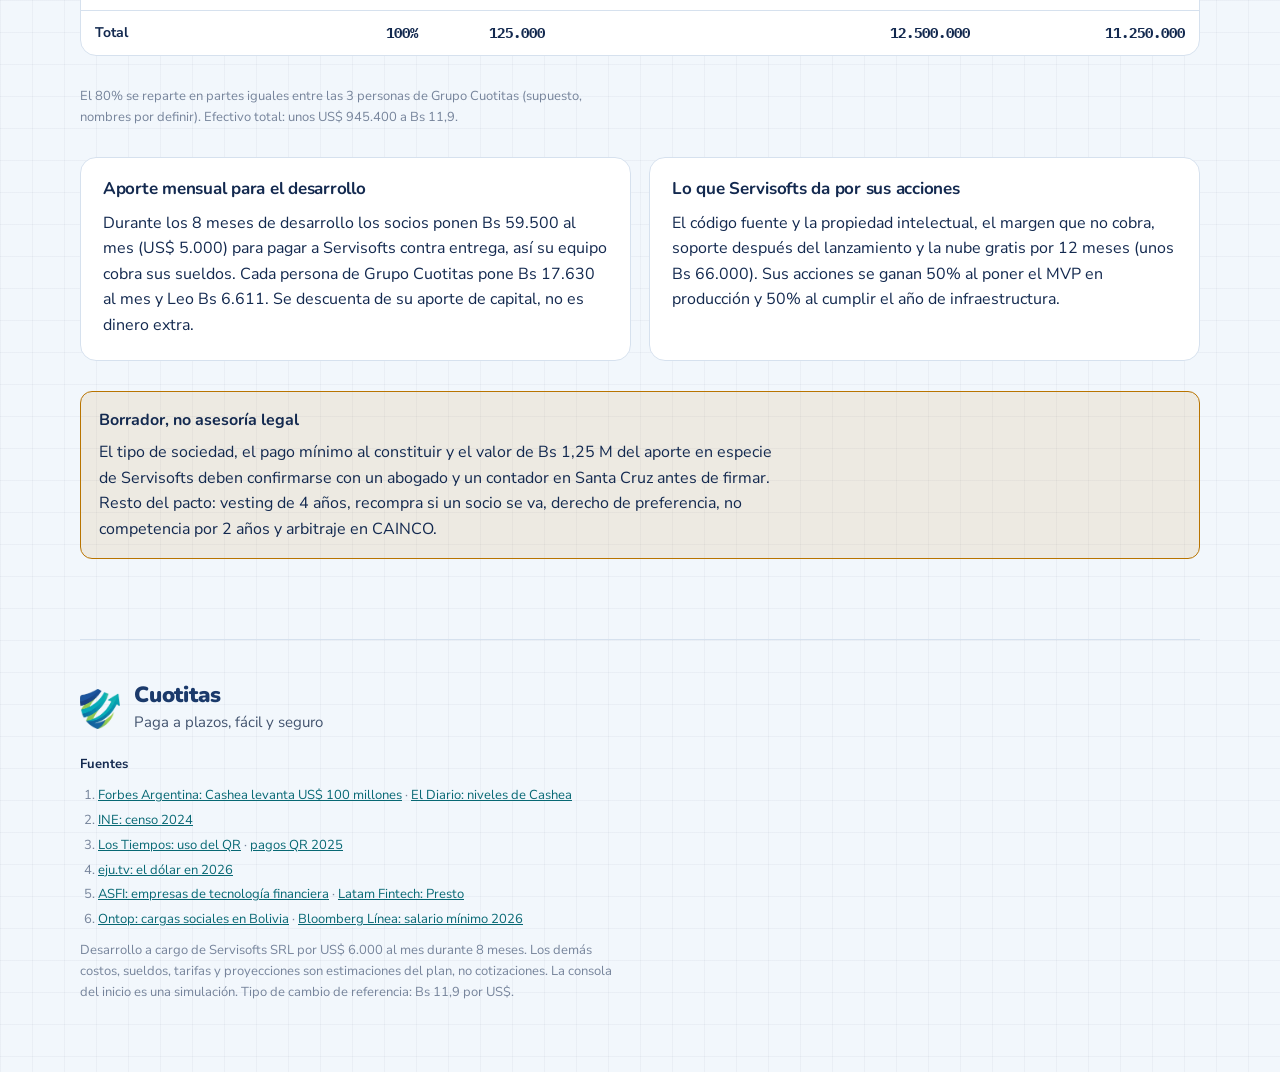
==== commit 45c16b3b: "Desarrollo a US$ 5.000/mes en la sección de socios; deja #costo al hilo de financiamiento Co-Authore" ====
--- a/index.html
+++ b/index.html
@@ -255,13 +255,13 @@
   <header class="rv">
     <span class="eyebrow">Costo de desarrollo</span>
     <h2>US$ 48.000 para tener la plataforma en producción en 8 meses</h2>
-    <p class="lead">El desarrollo lo hace <b style="color:var(--ink)">Servisofts SRL</b> con su propio personal y sus propios equipos: US$ 6.000 al mes durante 8 meses (unos Bs 571.000), con diseño UX/UI y DevOps incluidos. Son 4 meses de MVP y 4 de piloto, endurecimiento y prueba de seguridad. Servisofts da la nube gratis el primer año como parte de su aporte por acciones; el pentest y los servicios externos se pagan aparte.</p>
+    <p class="lead">El desarrollo lo hace <b style="color:var(--ink)">Servisofts SRL</b> con su propio personal y sus propios equipos: US$ 6.000 al mes durante 8 meses (unos Bs 571.000), con diseño UX/UI y DevOps incluidos. Son 4 meses de MVP y 4 de piloto, endurecimiento y prueba de seguridad. La nube, el pentest y los servicios externos se pagan aparte.</p>
   </header>
   <div class="grid2">
     <div class="card rv">
       <h3>En qué se va el dinero</h3>
       <svg class="chart" id="devcost" viewBox="0 0 520 190" role="img" aria-label="Costo de desarrollo por rubro"></svg>
-      <p class="note">Azul: desarrollo; turquesa: infraestructura y seguridad; verde: servicios externos. Bs, 8 meses. Total aproximado Bs 680.000 (US$ 57.000), o Bs 636.000 sin la nube que Servisofts da gratis el primer año. La nube de 8 meses se calcula con el mismo gasto mensual del plan anterior.</p>
+      <p class="note">Azul: desarrollo; turquesa: infraestructura y seguridad; verde: servicios externos. Bs, 8 meses. Total aproximado Bs 680.000 (US$ 57.000). La nube de 8 meses se calcula con el mismo gasto mensual del plan anterior.</p>
     </div>
     <div class="card rv">
       <h3>Equipo de Servisofts SRL: 72 meses-persona</h3>
@@ -409,7 +409,7 @@
   <div class="grid2">
     <div class="card rv">
       <h3>Aporte mensual para el desarrollo</h3>
-      <p>Durante los 8 meses de desarrollo los socios ponen Bs 71.400 al mes (US$ 6.000) para pagar a Servisofts contra entrega, así su equipo cobra sus sueldos. Cada persona de Grupo Cuotitas pone Bs 21.156 al mes y Leo Bs 7.933. Se descuenta de su aporte de capital, no es dinero extra.</p>
+      <p>Durante los 8 meses de desarrollo los socios ponen Bs 59.500 al mes (US$ 5.000) para pagar a Servisofts contra entrega, así su equipo cobra sus sueldos. Cada persona de Grupo Cuotitas pone Bs 17.630 al mes y Leo Bs 6.611. Se descuenta de su aporte de capital, no es dinero extra.</p>
     </div>
     <div class="card rv">
       <h3>Lo que Servisofts da por sus acciones</h3>
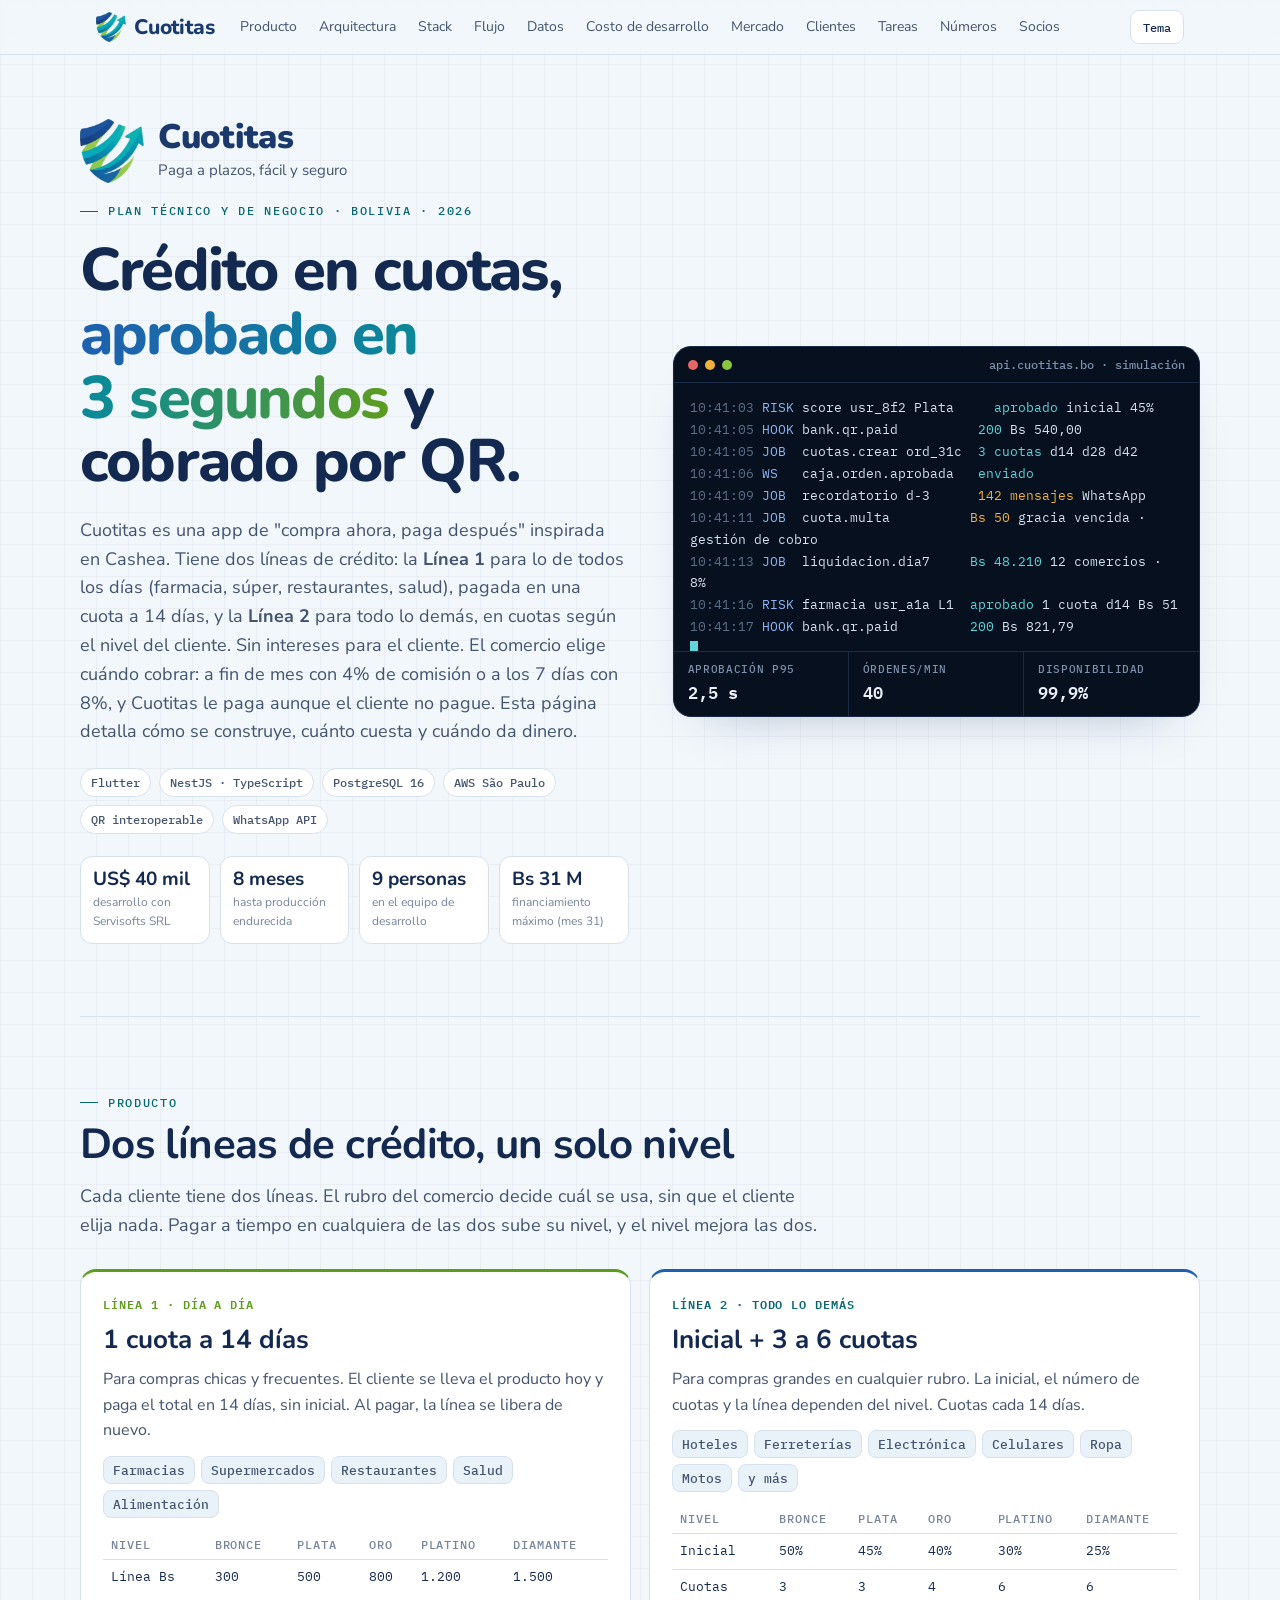
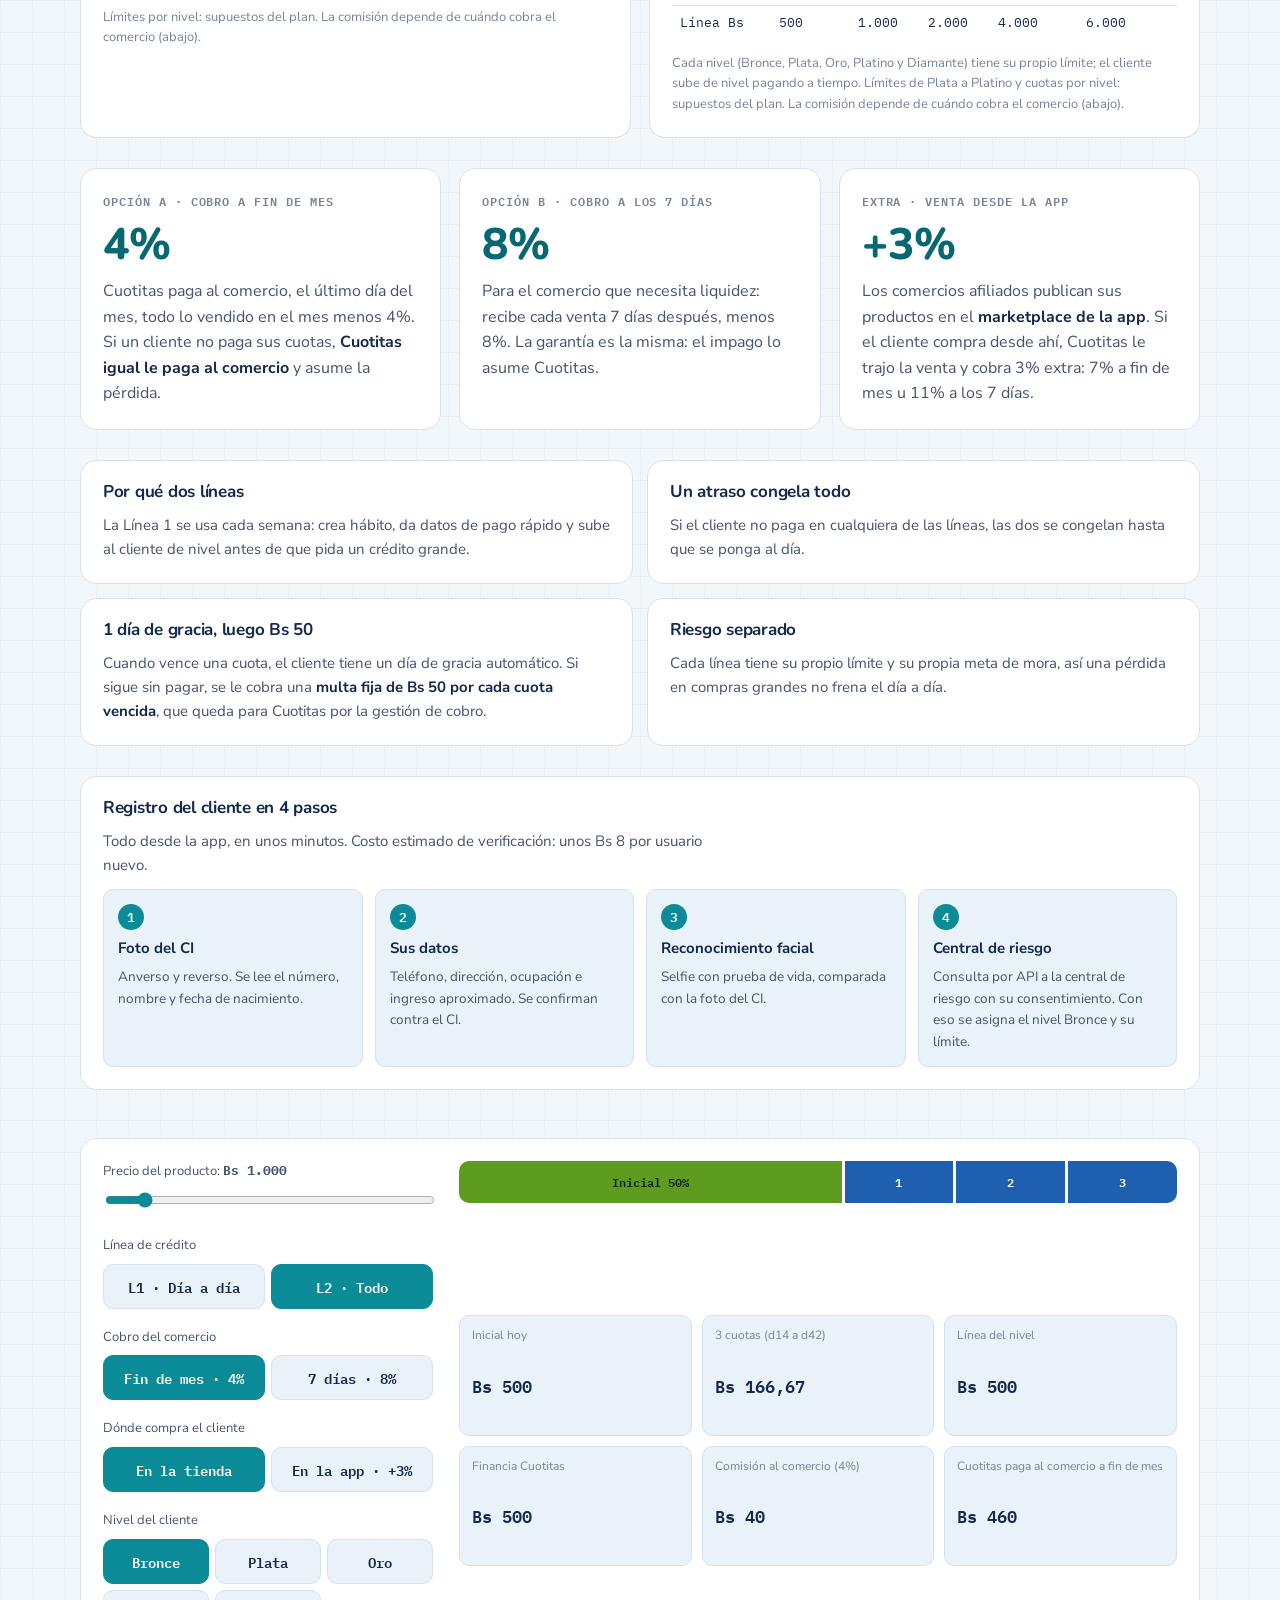
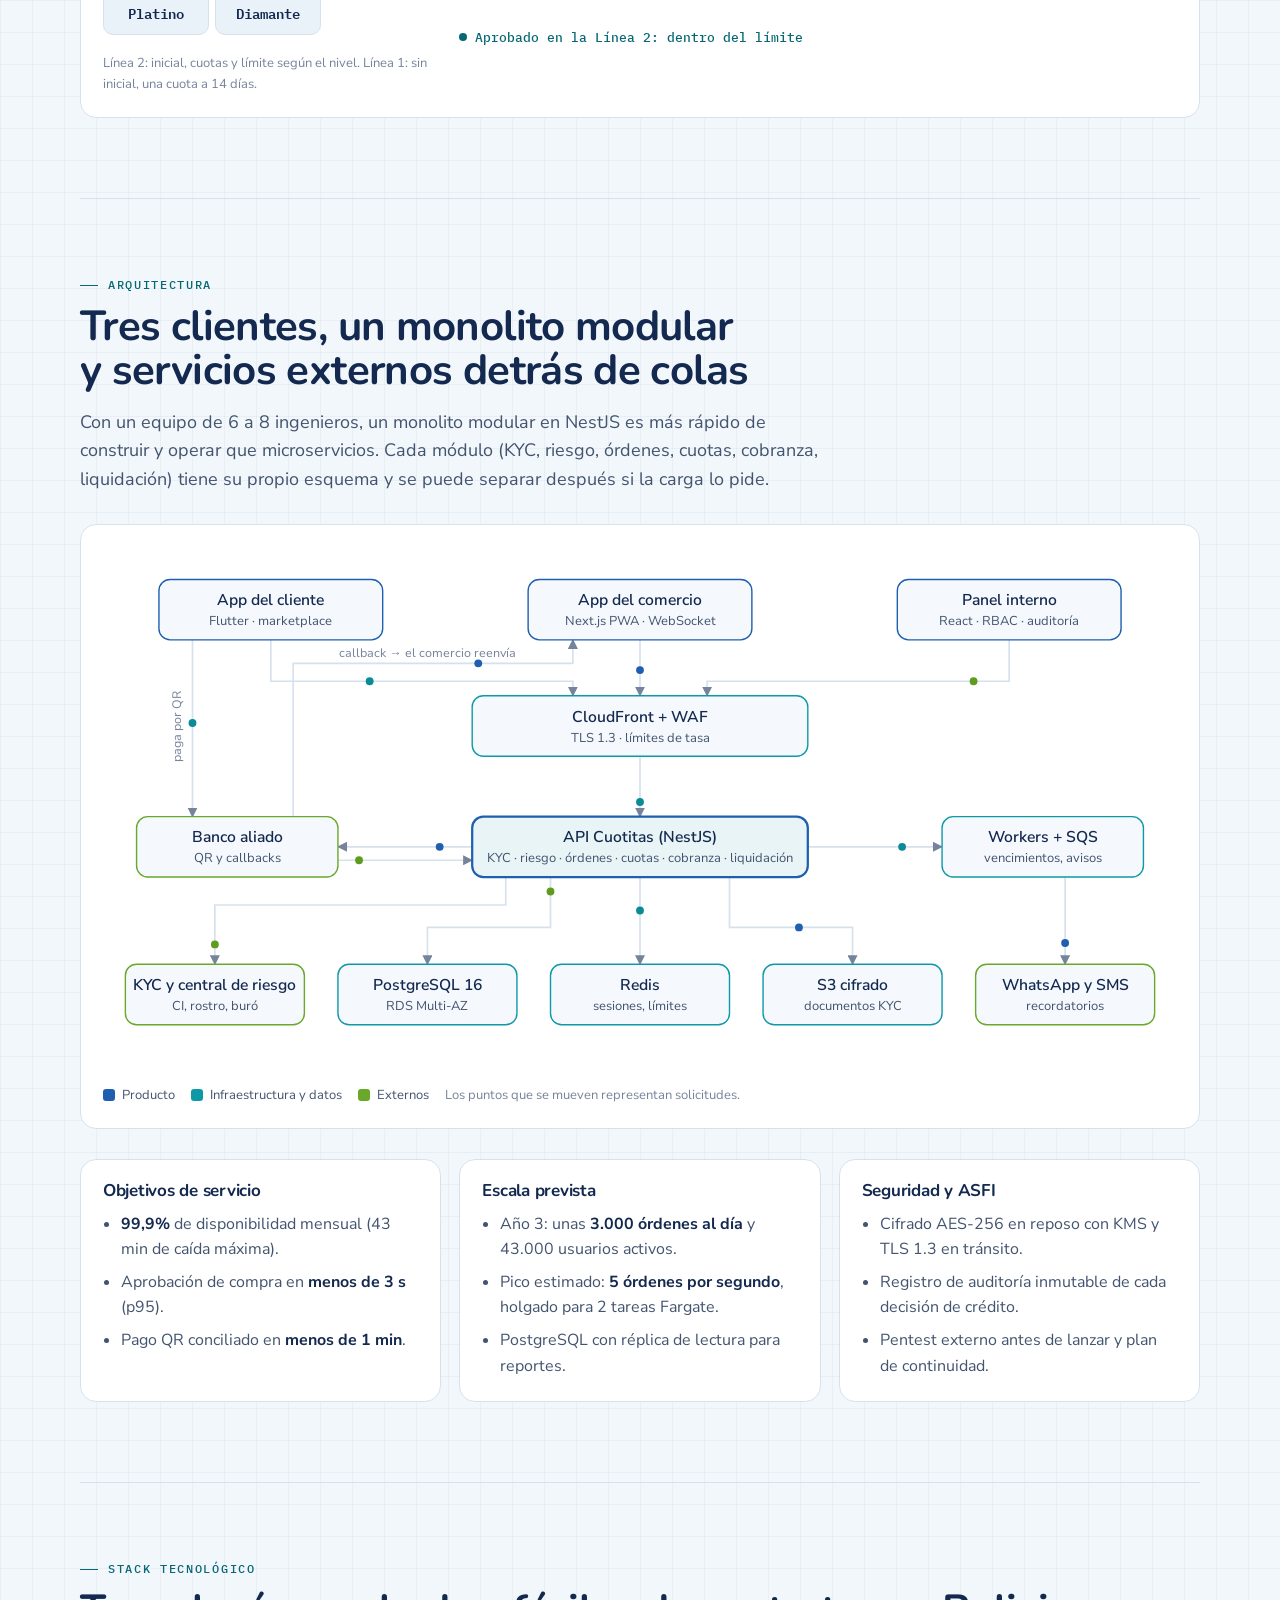
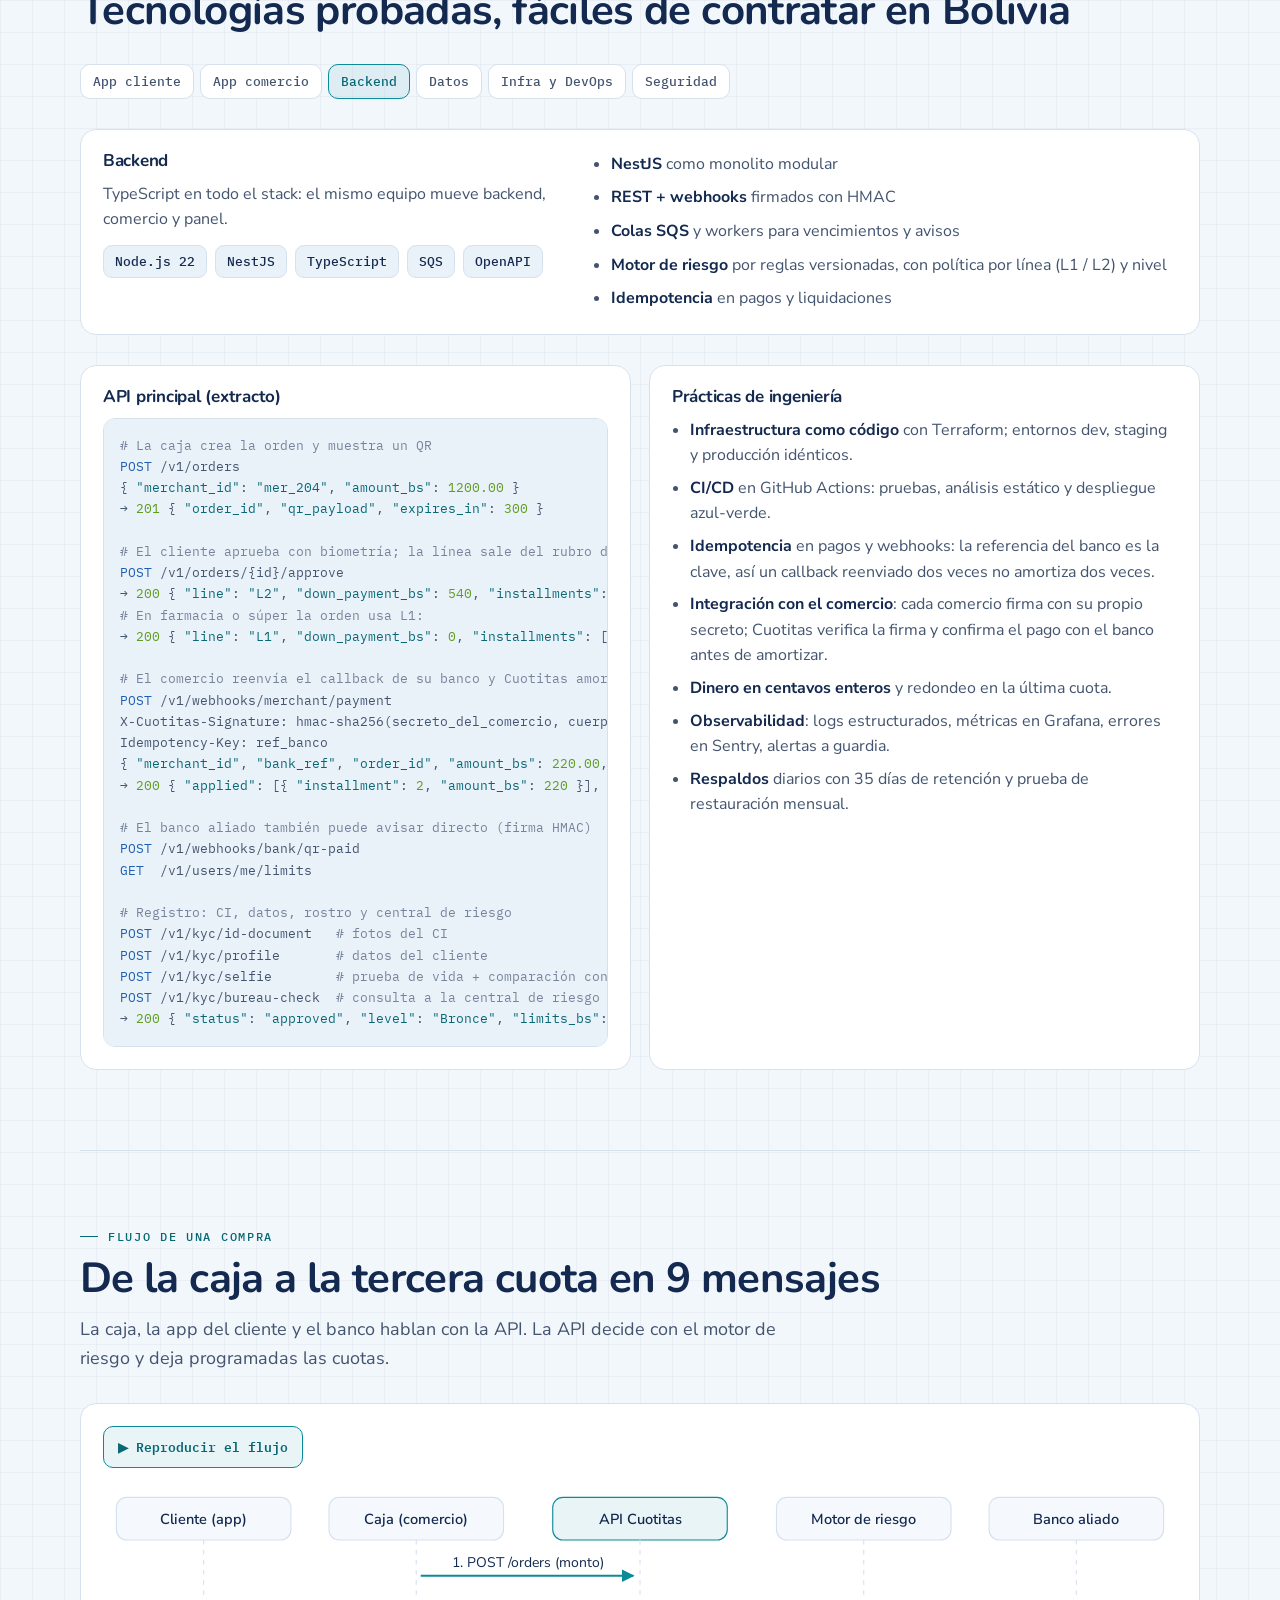
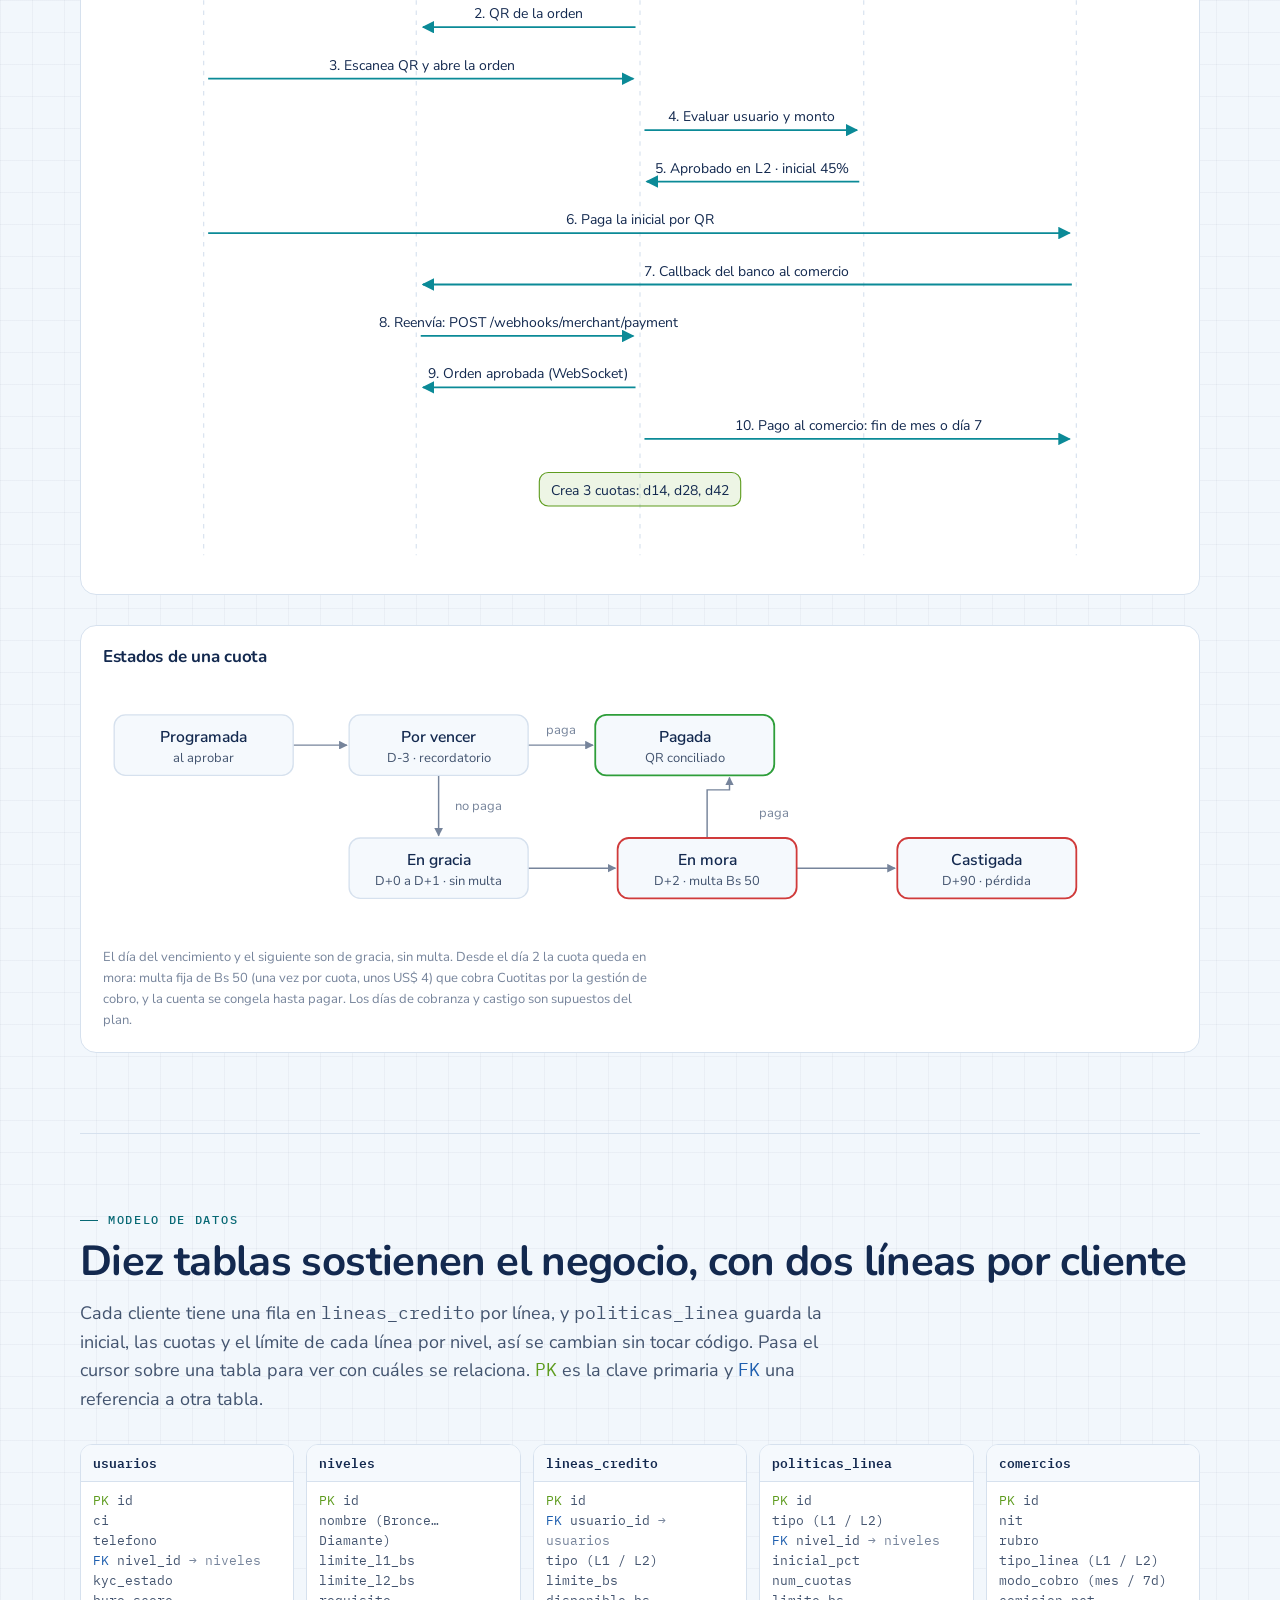
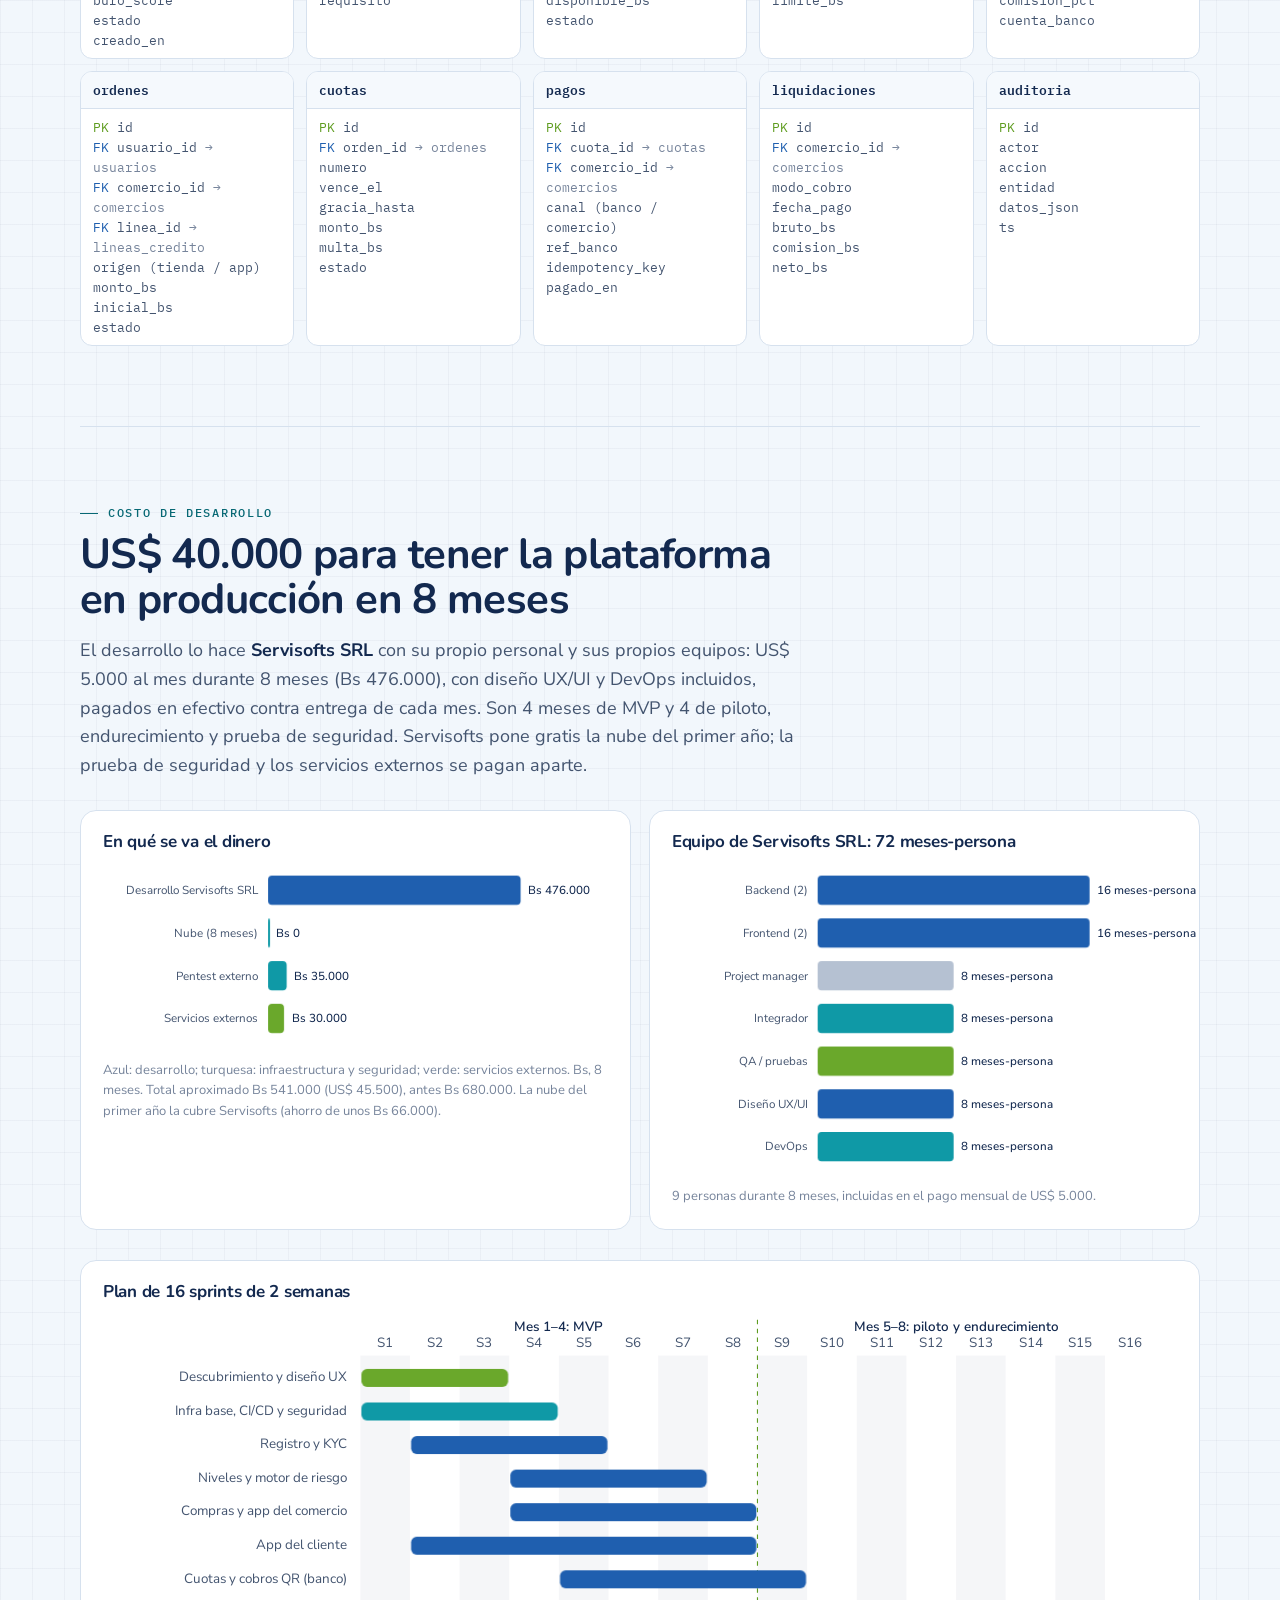
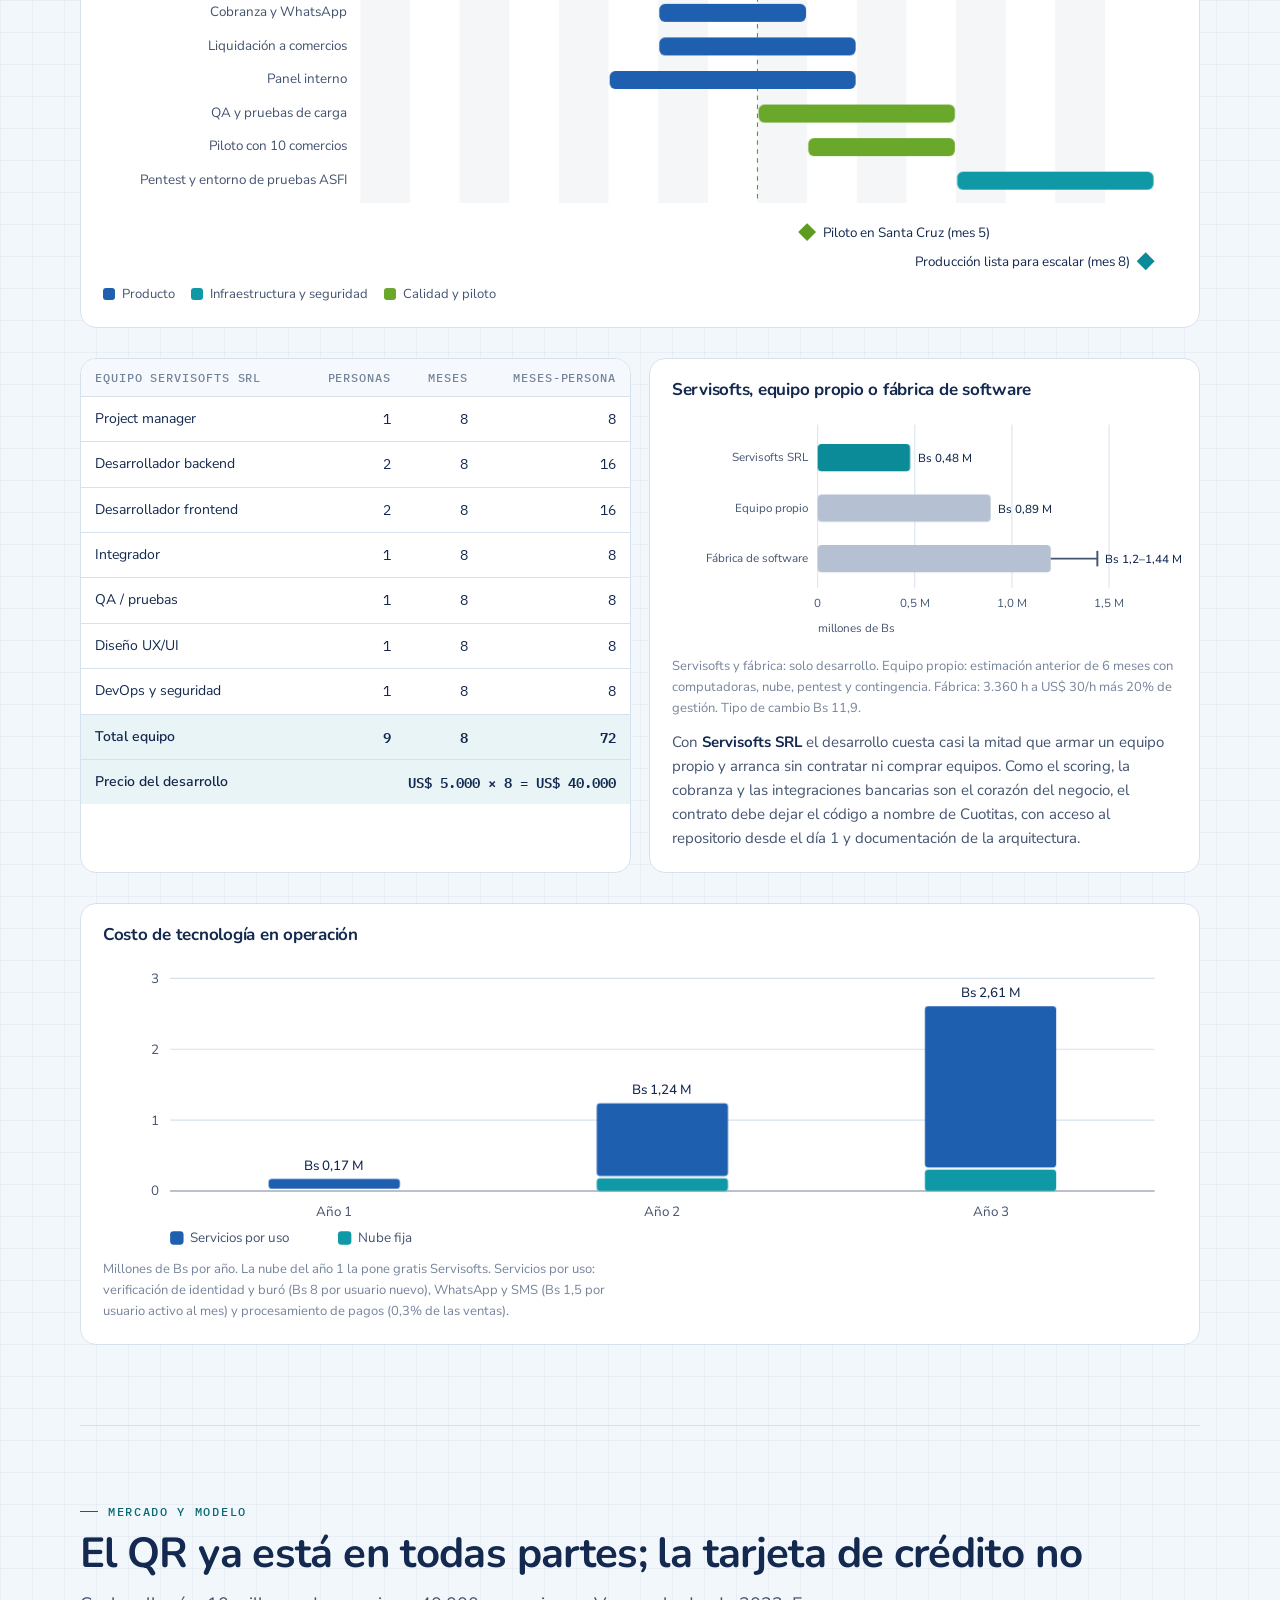
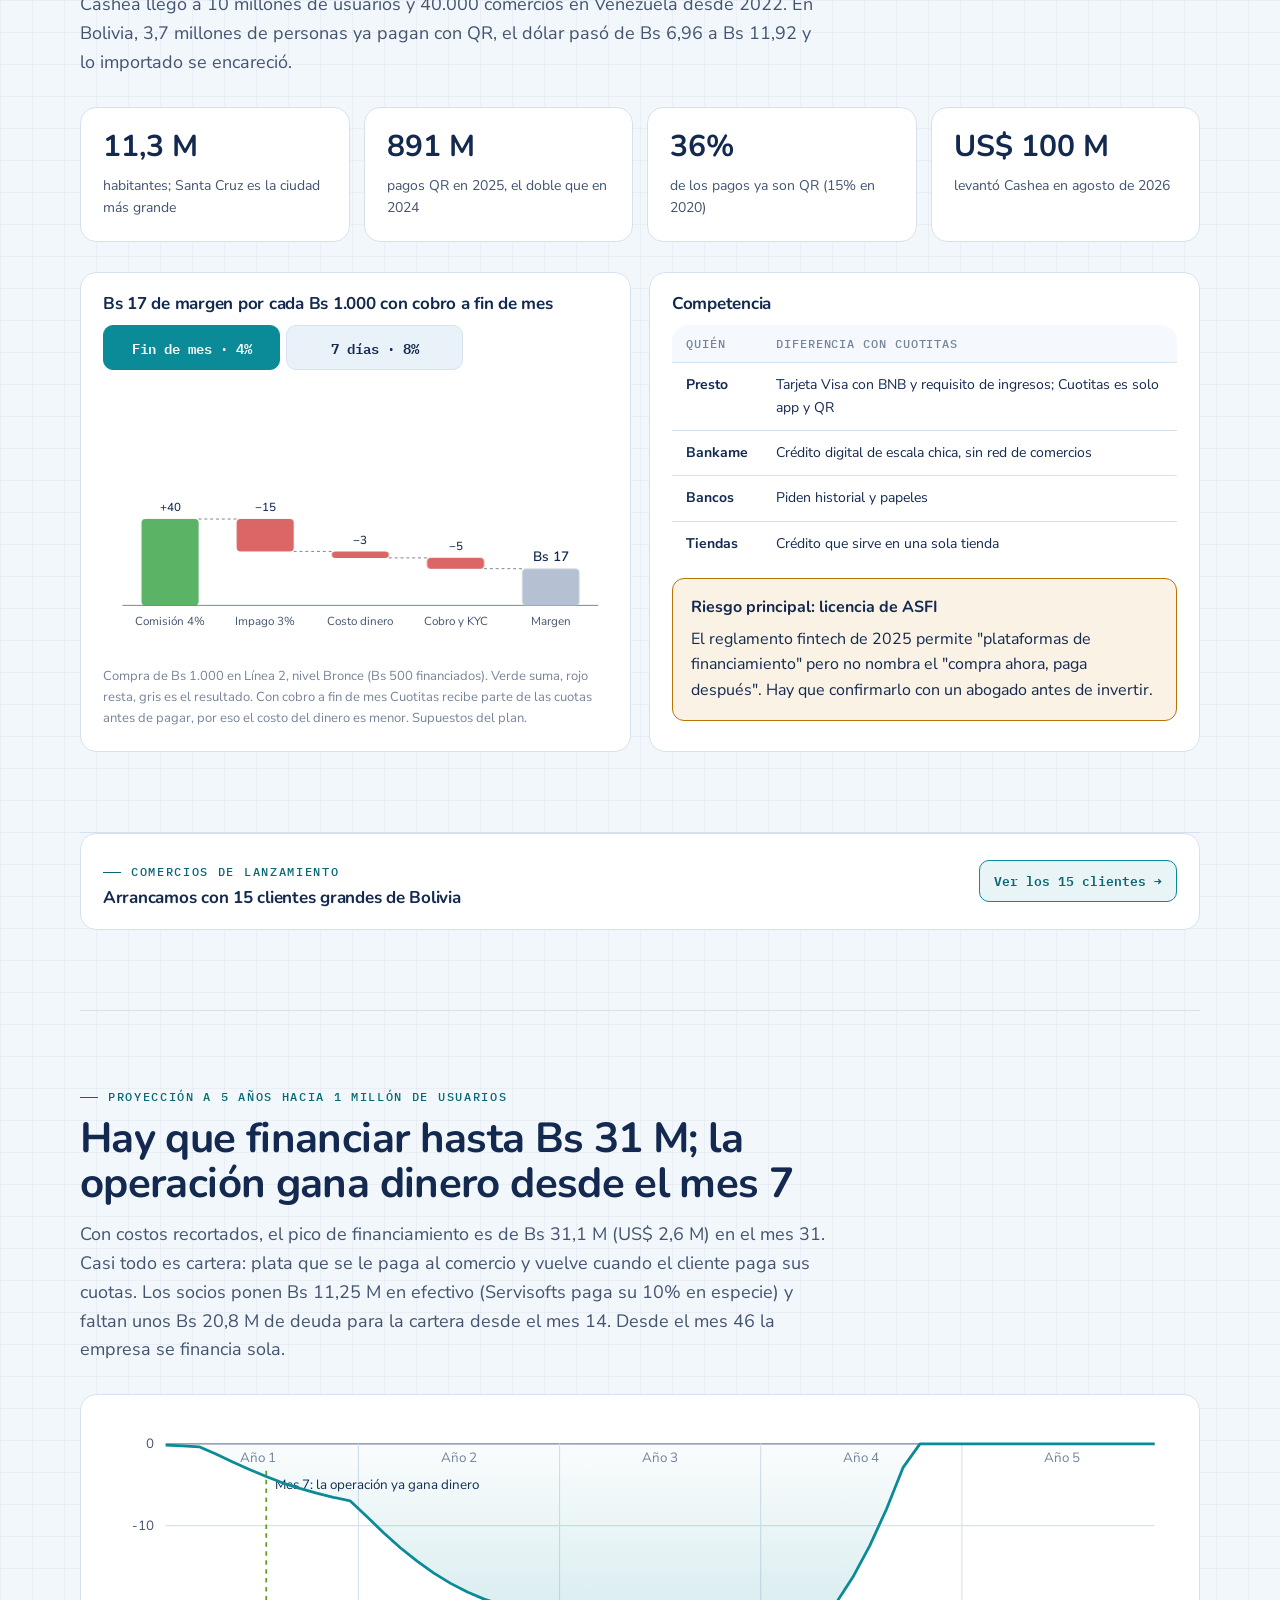
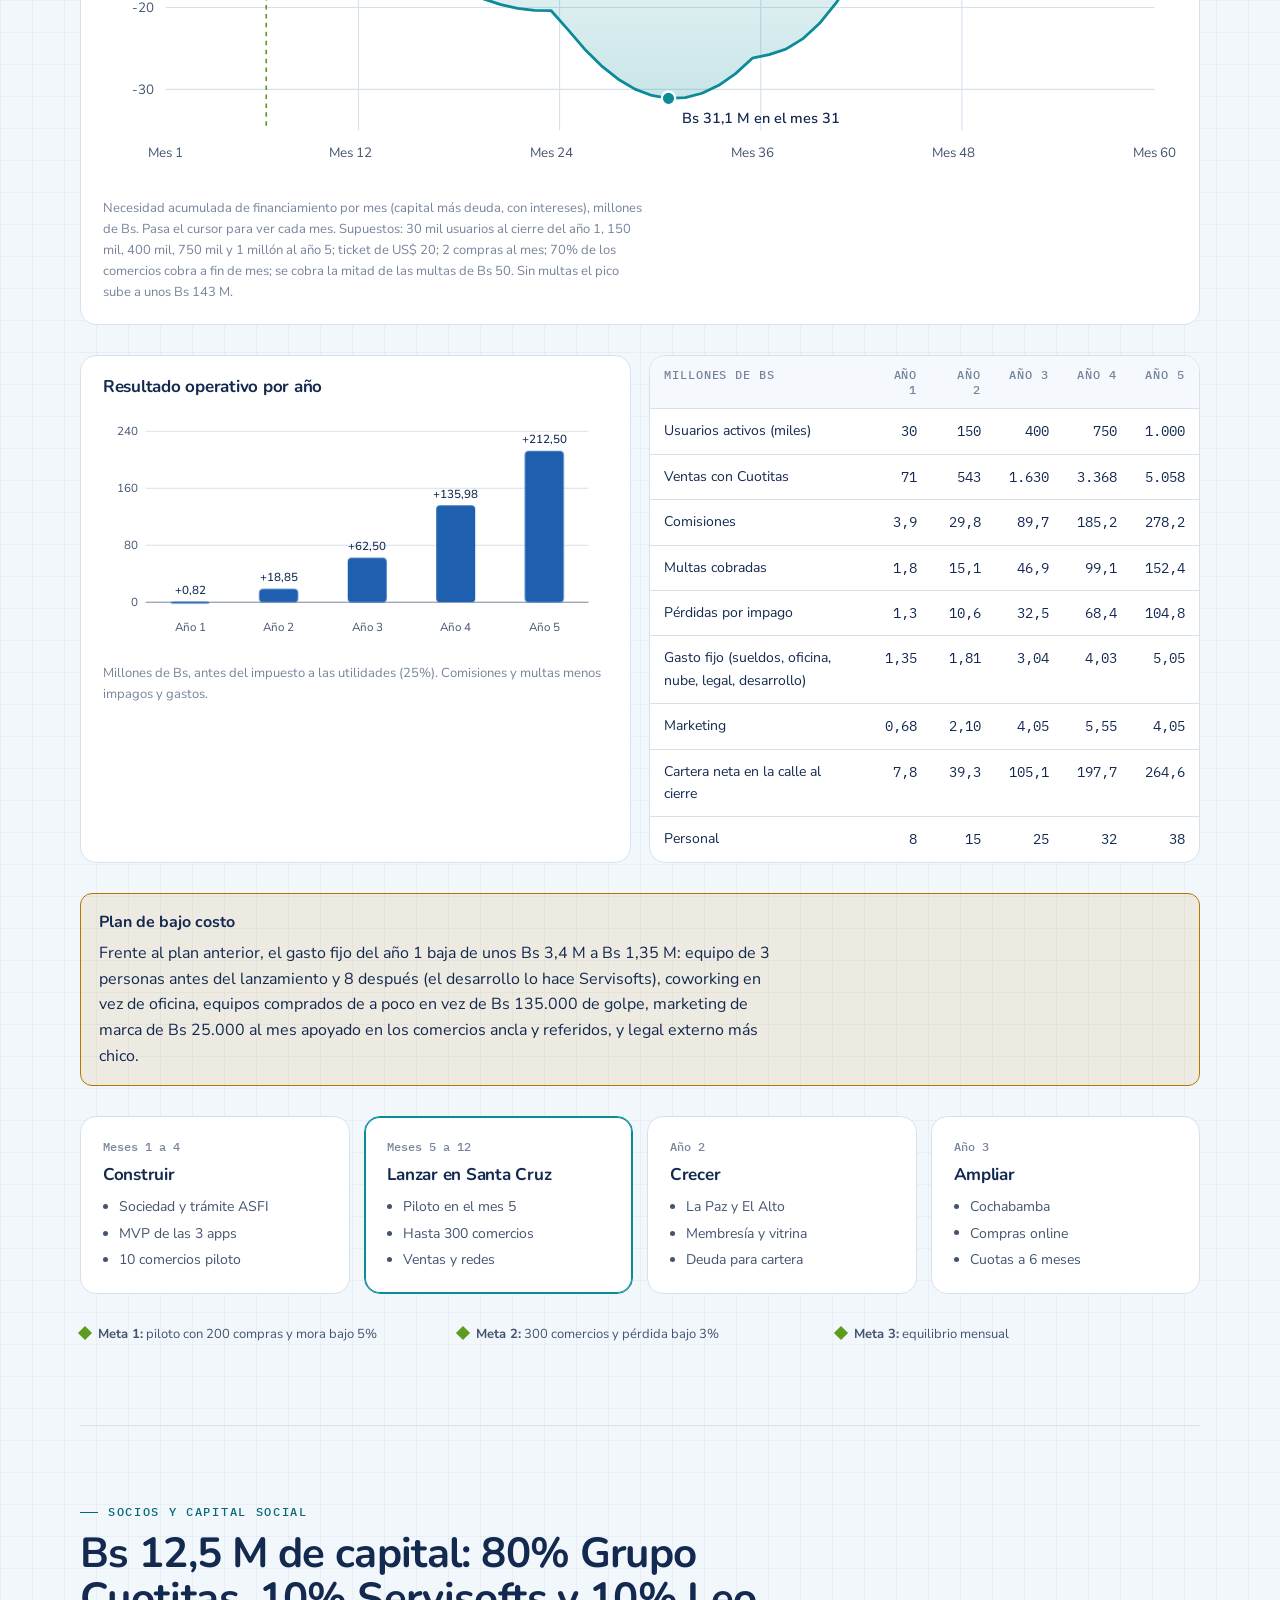
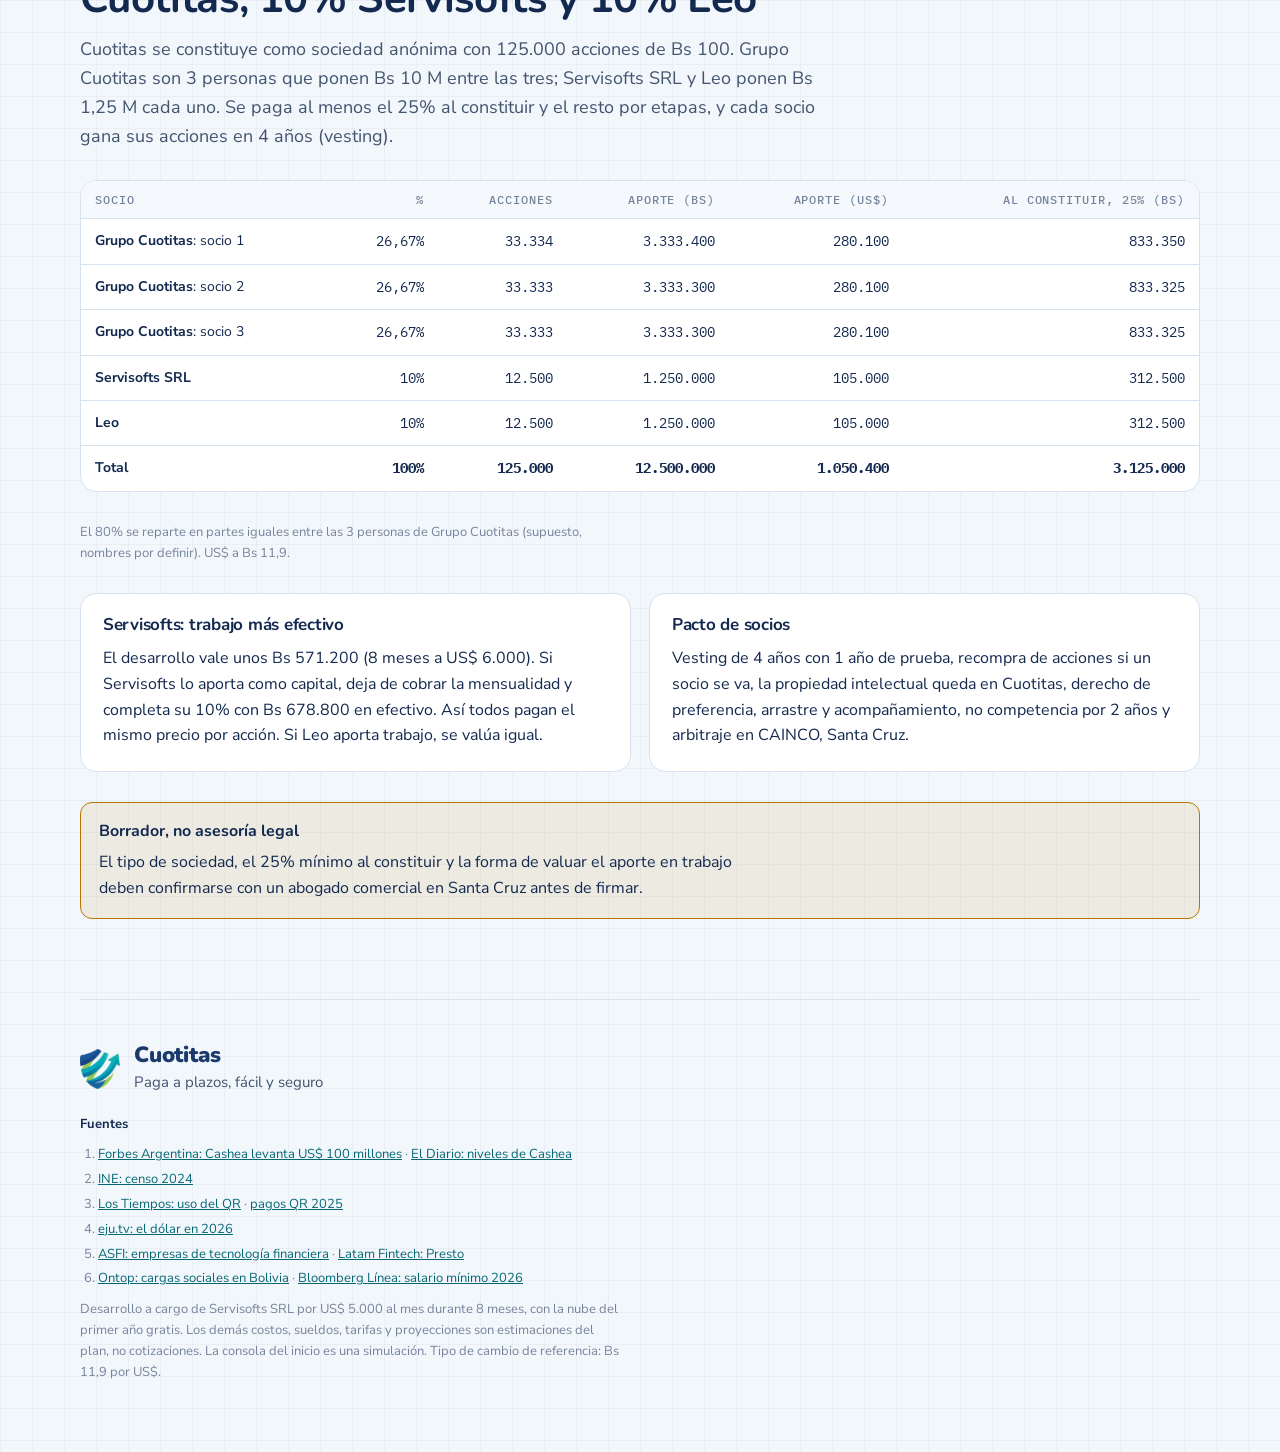
==== commit 8cd1979b: "Baja costos del plan: desarrollo US$ 5.000/mes, nube del año 1 gratis y proyección a 5 años - Costo " ====
--- a/index.html
+++ b/index.html
@@ -42,10 +42,10 @@
     <p class="lead">Cuotitas es una app de "compra ahora, paga después" inspirada en Cashea. Tiene dos líneas de crédito: la <b>Línea 1</b> para lo de todos los días (farmacia, súper, restaurantes, salud), pagada en una cuota a 14 días, y la <b>Línea 2</b> para todo lo demás, en cuotas según el nivel del cliente. Sin intereses para el cliente. El comercio elige cuándo cobrar: a fin de mes con 4% de comisión o a los 7 días con 8%, y Cuotitas le paga aunque el cliente no pague. Esta página detalla cómo se construye, cuánto cuesta y cuándo da dinero.</p>
     <div class="chips"><span class="chip">Flutter</span><span class="chip">NestJS · TypeScript</span><span class="chip">PostgreSQL 16</span><span class="chip">AWS São Paulo</span><span class="chip">QR interoperable</span><span class="chip">WhatsApp API</span></div>
     <div class="kpis">
-      <div class="kpi"><b class="num" data-count="48" data-pre="US$ " data-suf=" mil">US$ 48 mil</b><span>desarrollo con Servisofts SRL</span></div>
+      <div class="kpi"><b class="num" data-count="40" data-pre="US$ " data-suf=" mil">US$ 40 mil</b><span>desarrollo con Servisofts SRL</span></div>
       <div class="kpi"><b class="num">8 meses</b><span>hasta producción endurecida</span></div>
       <div class="kpi"><b class="num">9 personas</b><span>en el equipo de desarrollo</span></div>
-      <div class="kpi"><b class="num">Bs 12,5 M</b><span>capital total del plan</span></div>
+      <div class="kpi"><b class="num">Bs 31 M</b><span>financiamiento máximo (mes 31)</span></div>
     </div>
   </div>
   <div class="console" aria-label="Simulación de eventos de la API de Cuotitas">
@@ -254,19 +254,19 @@
 <section id="costo">
   <header class="rv">
     <span class="eyebrow">Costo de desarrollo</span>
-    <h2>US$ 48.000 para tener la plataforma en producción en 8 meses</h2>
-    <p class="lead">El desarrollo lo hace <b style="color:var(--ink)">Servisofts SRL</b> con su propio personal y sus propios equipos: US$ 6.000 al mes durante 8 meses (unos Bs 571.000), con diseño UX/UI y DevOps incluidos. Son 4 meses de MVP y 4 de piloto, endurecimiento y prueba de seguridad. La nube, el pentest y los servicios externos se pagan aparte.</p>
+    <h2>US$ 40.000 para tener la plataforma en producción en 8 meses</h2>
+    <p class="lead">El desarrollo lo hace <b style="color:var(--ink)">Servisofts SRL</b> con su propio personal y sus propios equipos: US$ 5.000 al mes durante 8 meses (Bs 476.000), con diseño UX/UI y DevOps incluidos, pagados en efectivo contra entrega de cada mes. Son 4 meses de MVP y 4 de piloto, endurecimiento y prueba de seguridad. Servisofts pone gratis la nube del primer año; la prueba de seguridad y los servicios externos se pagan aparte.</p>
   </header>
   <div class="grid2">
     <div class="card rv">
       <h3>En qué se va el dinero</h3>
       <svg class="chart" id="devcost" viewBox="0 0 520 190" role="img" aria-label="Costo de desarrollo por rubro"></svg>
-      <p class="note">Azul: desarrollo; turquesa: infraestructura y seguridad; verde: servicios externos. Bs, 8 meses. Total aproximado Bs 680.000 (US$ 57.000). La nube de 8 meses se calcula con el mismo gasto mensual del plan anterior.</p>
+      <p class="note">Azul: desarrollo; turquesa: infraestructura y seguridad; verde: servicios externos. Bs, 8 meses. Total aproximado Bs 541.000 (US$ 45.500), antes Bs 680.000. La nube del primer año la cubre Servisofts (ahorro de unos Bs 66.000).</p>
     </div>
     <div class="card rv">
       <h3>Equipo de Servisofts SRL: 72 meses-persona</h3>
       <svg class="chart" id="effort" viewBox="0 0 520 320" role="img" aria-label="Meses-persona por rol"></svg>
-      <p class="note">9 personas durante 8 meses, incluidas en el pago mensual de US$ 6.000.</p>
+      <p class="note">9 personas durante 8 meses, incluidas en el pago mensual de US$ 5.000.</p>
     </div>
   </div>
   <div class="card rv">
@@ -286,19 +286,19 @@
         <tr><td>Diseño UX/UI</td><td class="r">1</td><td class="r">8</td><td class="r">8</td></tr>
         <tr><td>DevOps y seguridad</td><td class="r">1</td><td class="r">8</td><td class="r">8</td></tr>
         <tr class="tot"><td>Total equipo</td><td class="r">9</td><td class="r">8</td><td class="r">72</td></tr>
-        <tr class="tot"><td>Precio del desarrollo</td><td class="r" colspan="3">US$ 6.000 × 8 = US$ 48.000</td></tr>
+        <tr class="tot"><td>Precio del desarrollo</td><td class="r" colspan="3">US$ 5.000 × 8 = US$ 40.000</td></tr>
       </tbody></table></div>
     <div class="card rv">
       <h3>Servisofts, equipo propio o fábrica de software</h3>
       <svg class="chart" id="vs" viewBox="0 0 520 240" role="img" aria-label="Comparación de costo: Servisofts SRL, equipo propio y fábrica de software"></svg>
       <p class="note">Servisofts y fábrica: solo desarrollo. Equipo propio: estimación anterior de 6 meses con computadoras, nube, pentest y contingencia. Fábrica: 3.360 h a US$ 30/h más 20% de gestión. Tipo de cambio Bs 11,9.</p>
-      <p style="color:var(--ink-2);font-size:15px">Con <b style="color:var(--ink)">Servisofts SRL</b> el desarrollo cuesta un tercio menos que armar un equipo propio y arranca sin contratar ni comprar equipos. Como el scoring, la cobranza y las integraciones bancarias son el corazón del negocio, el contrato debe dejar el código a nombre de Cuotitas, con acceso al repositorio desde el día 1 y documentación de la arquitectura.</p>
+      <p style="color:var(--ink-2);font-size:15px">Con <b style="color:var(--ink)">Servisofts SRL</b> el desarrollo cuesta casi la mitad que armar un equipo propio y arranca sin contratar ni comprar equipos. Como el scoring, la cobranza y las integraciones bancarias son el corazón del negocio, el contrato debe dejar el código a nombre de Cuotitas, con acceso al repositorio desde el día 1 y documentación de la arquitectura.</p>
     </div>
   </div>
   <div class="card rv">
     <h3>Costo de tecnología en operación</h3>
     <svg class="chart" id="techrun" viewBox="0 0 960 260" role="img" aria-label="Costo anual de tecnología: nube fija y servicios por uso"></svg>
-    <p class="note">Millones de Bs por año. Servicios por uso: verificación de identidad y buró (Bs 8 por usuario nuevo), WhatsApp y SMS (Bs 1,5 por usuario activo al mes) y procesamiento de pagos (0,3% de las ventas).</p>
+    <p class="note">Millones de Bs por año. La nube del año 1 la pone gratis Servisofts. Servicios por uso: verificación de identidad y buró (Bs 8 por usuario nuevo), WhatsApp y SMS (Bs 1,5 por usuario activo al mes) y procesamiento de pagos (0,3% de las ventas).</p>
   </div>
 </section>
 
@@ -350,31 +350,33 @@
 <!-- NÚMEROS -->
 <section id="numeros">
   <header class="rv">
-    <span class="eyebrow">Proyección a 3 años</span>
-    <h2>Hasta Bs 10,9 M antes de generar caja; ganancia operativa desde el mes 20</h2>
-    <p class="lead">Unos Bs 8 M del capital quedan prestados en la cartera y vuelven. Con 15% de colchón, la meta es levantar Bs 12,5 M: semilla de Bs 6 M y Serie A de Bs 6,5 M, más deuda para la cartera desde el año 2.</p>
+    <span class="eyebrow">Proyección a 5 años hacia 1 millón de usuarios</span>
+    <h2>Hay que financiar hasta Bs 31 M; la operación gana dinero desde el mes 7</h2>
+    <p class="lead">Con costos recortados, el pico de financiamiento es de Bs 31,1 M (US$ 2,6 M) en el mes 31. Casi todo es cartera: plata que se le paga al comercio y vuelve cuando el cliente paga sus cuotas. Los socios ponen Bs 11,25 M en efectivo (Servisofts paga su 10% en especie) y faltan unos Bs 20,8 M de deuda para la cartera desde el mes 14. Desde el mes 46 la empresa se financia sola.</p>
   </header>
   <div class="card rv">
-    <svg class="chart" id="cash" viewBox="0 0 960 330" role="img" aria-label="Caja acumulada: mínimo de Bs 10,9 M en el mes 26"></svg>
-    <p class="note">Caja acumulada por mes, millones de Bs, incluida la parte de la cartera pagada con capital propio. Pasa el cursor para ver cada mes. Escenario base, estimación propia, recalculada con el desarrollo de Servisofts (Bs 680.000 en los meses 1 a 8) y el piloto en el mes 5: la operación del plan anterior se corre un mes.</p>
+    <svg class="chart" id="cash" viewBox="0 0 960 330" role="img" aria-label="Necesidad de financiamiento: máximo de Bs 31,1 M en el mes 31"></svg>
+    <p class="note">Necesidad acumulada de financiamiento por mes (capital más deuda, con intereses), millones de Bs. Pasa el cursor para ver cada mes. Supuestos: 30 mil usuarios al cierre del año 1, 150 mil, 400 mil, 750 mil y 1 millón al año 5; ticket de US$ 20; 2 compras al mes; 70% de los comercios cobra a fin de mes; se cobra la mitad de las multas de Bs 50. Sin multas el pico sube a unos Bs 143 M.</p>
   </div>
   <div class="grid2">
     <div class="card rv"><h3>Resultado operativo por año</h3>
-      <svg class="chart" id="annual" viewBox="0 0 520 250" role="img" aria-label="Resultado operativo: -2,53, -0,69 y 8,93 millones de Bs"></svg>
-      <p class="note">Millones de Bs, antes del impuesto a las utilidades (25%). La tabla de indicadores es la del plan base con piloto en el mes 4; con el piloto en el mes 5 cada cifra llega más o menos un mes después.</p></div>
+      <svg class="chart" id="annual" viewBox="0 0 520 250" role="img" aria-label="Resultado operativo: 0,8, 18,9, 62,5, 136 y 212,5 millones de Bs"></svg>
+      <p class="note">Millones de Bs, antes del impuesto a las utilidades (25%). Comisiones y multas menos impagos y gastos.</p></div>
     <div class="tbl rv"><table>
-      <thead><tr><th>Millones de Bs</th><th class="r">Año 1</th><th class="r">Año 2</th><th class="r">Año 3</th></tr></thead>
+      <thead><tr><th>Millones de Bs</th><th class="r">Año 1</th><th class="r">Año 2</th><th class="r">Año 3</th><th class="r">Año 4</th><th class="r">Año 5</th></tr></thead>
       <tbody>
-        <tr><td>Comercios al cierre</td><td class="r">300</td><td class="r">900</td><td class="r">1.500</td></tr>
-        <tr><td>Usuarios activos</td><td class="r">5.400</td><td class="r">22.500</td><td class="r">42.900</td></tr>
-        <tr><td>Ventas con Cuotitas</td><td class="r">24,5</td><td class="r">187,3</td><td class="r">445,8</td></tr>
-        <tr><td>Ingresos netos</td><td class="r">1,13</td><td class="r">11,01</td><td class="r">29,96</td></tr>
-        <tr><td>Pérdidas por impago</td><td class="r">0,49</td><td class="r">3,09</td><td class="r">6,69</td></tr>
-        <tr><td>Sueldos con cargas</td><td class="r">2,19</td><td class="r">3,68</td><td class="r">5,47</td></tr>
-        <tr><td>Marketing</td><td class="r">0,60</td><td class="r">1,80</td><td class="r">2,64</td></tr>
-        <tr><td>Personal</td><td class="r">18</td><td class="r">28</td><td class="r">41</td></tr>
+        <tr><td>Usuarios activos (miles)</td><td class="r">30</td><td class="r">150</td><td class="r">400</td><td class="r">750</td><td class="r">1.000</td></tr>
+        <tr><td>Ventas con Cuotitas</td><td class="r">71</td><td class="r">543</td><td class="r">1.630</td><td class="r">3.368</td><td class="r">5.058</td></tr>
+        <tr><td>Comisiones</td><td class="r">3,9</td><td class="r">29,8</td><td class="r">89,7</td><td class="r">185,2</td><td class="r">278,2</td></tr>
+        <tr><td>Multas cobradas</td><td class="r">1,8</td><td class="r">15,1</td><td class="r">46,9</td><td class="r">99,1</td><td class="r">152,4</td></tr>
+        <tr><td>Pérdidas por impago</td><td class="r">1,3</td><td class="r">10,6</td><td class="r">32,5</td><td class="r">68,4</td><td class="r">104,8</td></tr>
+        <tr><td>Gasto fijo (sueldos, oficina, nube, legal, desarrollo)</td><td class="r">1,35</td><td class="r">1,81</td><td class="r">3,04</td><td class="r">4,03</td><td class="r">5,05</td></tr>
+        <tr><td>Marketing</td><td class="r">0,68</td><td class="r">2,10</td><td class="r">4,05</td><td class="r">5,55</td><td class="r">4,05</td></tr>
+        <tr><td>Cartera neta en la calle al cierre</td><td class="r">7,8</td><td class="r">39,3</td><td class="r">105,1</td><td class="r">197,7</td><td class="r">264,6</td></tr>
+        <tr><td>Personal</td><td class="r">8</td><td class="r">15</td><td class="r">25</td><td class="r">32</td><td class="r">38</td></tr>
       </tbody></table></div>
   </div>
+  <div class="callout rv"><b>Plan de bajo costo</b><p>Frente al plan anterior, el gasto fijo del año 1 baja de unos Bs 3,4 M a Bs 1,35 M: equipo de 3 personas antes del lanzamiento y 8 después (el desarrollo lo hace Servisofts), coworking en vez de oficina, equipos comprados de a poco en vez de Bs 135.000 de golpe, marketing de marca de Bs 25.000 al mes apoyado en los comercios ancla y referidos, y legal externo más chico.</p></div>
   <div class="road">
     <div class="card phase rv"><span class="when">Meses 1 a 4</span><h3>Construir</h3><ul><li>Sociedad y trámite ASFI</li><li>MVP de las 3 apps</li><li>10 comercios piloto</li></ul></div>
     <div class="card phase now rv"><span class="when">Meses 5 a 12</span><h3>Lanzar en Santa Cruz</h3><ul><li>Piloto en el mes 5</li><li>Hasta 300 comercios</li><li>Ventas y redes</li></ul></div>
@@ -393,30 +395,30 @@
   <header class="rv">
     <span class="eyebrow">Socios y capital social</span>
     <h2>Bs 12,5 M de capital: 80% Grupo Cuotitas, 10% Servisofts y 10% Leo</h2>
-    <p class="lead">Cuotitas se constituye como sociedad anónima con 125.000 acciones de Bs 100. Servisofts SRL paga su 10% con el software y 1 año de infraestructura gratis. Grupo Cuotitas (3 personas) y Leo ponen Bs 11,25 M en efectivo, y con ese dinero se paga cada mes el desarrollo y los sueldos. Cada socio gana sus acciones con el tiempo o por hitos (vesting).</p>
+    <p class="lead">Cuotitas se constituye como sociedad anónima con 125.000 acciones de Bs 100. Grupo Cuotitas son 3 personas que ponen Bs 10 M entre las tres; Servisofts SRL y Leo ponen Bs 1,25 M cada uno. Se paga al menos el 25% al constituir y el resto por etapas, y cada socio gana sus acciones en 4 años (vesting).</p>
   </header>
   <div class="tbl rv"><table>
-    <thead><tr><th>Socio</th><th class="r">%</th><th class="r">Acciones</th><th>Cómo paga</th><th class="r">Aporte (Bs)</th><th class="r">En efectivo (Bs)</th></tr></thead>
+    <thead><tr><th>Socio</th><th class="r">%</th><th class="r">Acciones</th><th class="r">Aporte (Bs)</th><th class="r">Aporte (US$)</th><th class="r">Al constituir, 25% (Bs)</th></tr></thead>
     <tbody>
-      <tr><td><b>Grupo Cuotitas</b>: socio 1</td><td class="r">26,67%</td><td class="r">33.334</td><td>Efectivo</td><td class="r">3.333.400</td><td class="r">3.333.400</td></tr>
-      <tr><td><b>Grupo Cuotitas</b>: socio 2</td><td class="r">26,67%</td><td class="r">33.333</td><td>Efectivo</td><td class="r">3.333.300</td><td class="r">3.333.300</td></tr>
-      <tr><td><b>Grupo Cuotitas</b>: socio 3</td><td class="r">26,67%</td><td class="r">33.333</td><td>Efectivo</td><td class="r">3.333.300</td><td class="r">3.333.300</td></tr>
-      <tr><td><b>Servisofts SRL</b></td><td class="r">10%</td><td class="r">12.500</td><td>Software e infraestructura</td><td class="r">1.250.000</td><td class="r">0</td></tr>
-      <tr><td><b>Leo</b></td><td class="r">10%</td><td class="r">12.500</td><td>Efectivo</td><td class="r">1.250.000</td><td class="r">1.250.000</td></tr>
-      <tr><td><b>Total</b></td><td class="r"><b>100%</b></td><td class="r"><b>125.000</b></td><td></td><td class="r"><b>12.500.000</b></td><td class="r"><b>11.250.000</b></td></tr>
+      <tr><td><b>Grupo Cuotitas</b>: socio 1</td><td class="r">26,67%</td><td class="r">33.334</td><td class="r">3.333.400</td><td class="r">280.100</td><td class="r">833.350</td></tr>
+      <tr><td><b>Grupo Cuotitas</b>: socio 2</td><td class="r">26,67%</td><td class="r">33.333</td><td class="r">3.333.300</td><td class="r">280.100</td><td class="r">833.325</td></tr>
+      <tr><td><b>Grupo Cuotitas</b>: socio 3</td><td class="r">26,67%</td><td class="r">33.333</td><td class="r">3.333.300</td><td class="r">280.100</td><td class="r">833.325</td></tr>
+      <tr><td><b>Servisofts SRL</b></td><td class="r">10%</td><td class="r">12.500</td><td class="r">1.250.000</td><td class="r">105.000</td><td class="r">312.500</td></tr>
+      <tr><td><b>Leo</b></td><td class="r">10%</td><td class="r">12.500</td><td class="r">1.250.000</td><td class="r">105.000</td><td class="r">312.500</td></tr>
+      <tr><td><b>Total</b></td><td class="r"><b>100%</b></td><td class="r"><b>125.000</b></td><td class="r"><b>12.500.000</b></td><td class="r"><b>1.050.400</b></td><td class="r"><b>3.125.000</b></td></tr>
     </tbody></table></div>
-  <p class="note">El 80% se reparte en partes iguales entre las 3 personas de Grupo Cuotitas (supuesto, nombres por definir). Efectivo total: unos US$ 945.400 a Bs 11,9.</p>
-  <div class="grid2">
-    <div class="card rv">
-      <h3>Aporte mensual para el desarrollo</h3>
-      <p>Durante los 8 meses de desarrollo los socios ponen Bs 59.500 al mes (US$ 5.000) para pagar a Servisofts contra entrega, así su equipo cobra sus sueldos. Cada persona de Grupo Cuotitas pone Bs 17.630 al mes y Leo Bs 6.611. Se descuenta de su aporte de capital, no es dinero extra.</p>
-    </div>
-    <div class="card rv">
-      <h3>Lo que Servisofts da por sus acciones</h3>
-      <p>El código fuente y la propiedad intelectual, el margen que no cobra, soporte después del lanzamiento y la nube gratis por 12 meses (unos Bs 66.000). Sus acciones se ganan 50% al poner el MVP en producción y 50% al cumplir el año de infraestructura.</p>
-    </div>
-  </div>
-  <div class="callout rv"><b>Borrador, no asesoría legal</b><p>El tipo de sociedad, el pago mínimo al constituir y el valor de Bs 1,25 M del aporte en especie de Servisofts deben confirmarse con un abogado y un contador en Santa Cruz antes de firmar. Resto del pacto: vesting de 4 años, recompra si un socio se va, derecho de preferencia, no competencia por 2 años y arbitraje en CAINCO.</p></div>
+  <p class="note">El 80% se reparte en partes iguales entre las 3 personas de Grupo Cuotitas (supuesto, nombres por definir). US$ a Bs 11,9.</p>
+  <div class="grid2">
+    <div class="card rv">
+      <h3>Servisofts: trabajo más efectivo</h3>
+      <p>El desarrollo vale unos Bs 571.200 (8 meses a US$ 6.000). Si Servisofts lo aporta como capital, deja de cobrar la mensualidad y completa su 10% con Bs 678.800 en efectivo. Así todos pagan el mismo precio por acción. Si Leo aporta trabajo, se valúa igual.</p>
+    </div>
+    <div class="card rv">
+      <h3>Pacto de socios</h3>
+      <p>Vesting de 4 años con 1 año de prueba, recompra de acciones si un socio se va, la propiedad intelectual queda en Cuotitas, derecho de preferencia, arrastre y acompañamiento, no competencia por 2 años y arbitraje en CAINCO, Santa Cruz.</p>
+    </div>
+  </div>
+  <div class="callout rv"><b>Borrador, no asesoría legal</b><p>El tipo de sociedad, el 25% mínimo al constituir y la forma de valuar el aporte en trabajo deben confirmarse con un abogado comercial en Santa Cruz antes de firmar.</p></div>
 </section>
 
 <footer>
@@ -430,7 +432,7 @@
     <li><a href="https://asfi.gob.bo/sites/default/files/2025-07/Empresas%20de%20tecnolog%C3%ADa%20financiera%20en%20Bolivia%20Un%20nuevo%20horizonte%20para%20la%20innovaci%C3%B3n%20financiera.pdf">ASFI: empresas de tecnología financiera</a> · <a href="https://www.latamfintech.co/articles/descubre-como-la-fintech-boliviana-presto-esta-transformando-el-acceso-al-credito-con-su-tarjeta-bnpl">Latam Fintech: Presto</a></li>
     <li><a href="https://www.getontop.com/payroll-in/bolivia">Ontop: cargas sociales en Bolivia</a> · <a href="https://www.bloomberglinea.com/latinoamerica/bolivia/rodrigo-paz-aumenta-un-20-el-salario-minimo-en-bolivia/">Bloomberg Línea: salario mínimo 2026</a></li>
   </ol>
-  <p>Desarrollo a cargo de Servisofts SRL por US$ 6.000 al mes durante 8 meses. Los demás costos, sueldos, tarifas y proyecciones son estimaciones del plan, no cotizaciones. La consola del inicio es una simulación. Tipo de cambio de referencia: Bs 11,9 por US$.</p>
+  <p>Desarrollo a cargo de Servisofts SRL por US$ 5.000 al mes durante 8 meses, con la nube del primer año gratis. Los demás costos, sueldos, tarifas y proyecciones son estimaciones del plan, no cotizaciones. La consola del inicio es una simulación. Tipo de cambio de referencia: Bs 11,9 por US$.</p>
 </footer>
 </main>
 <div class="tip" id="tip" role="status"></div>
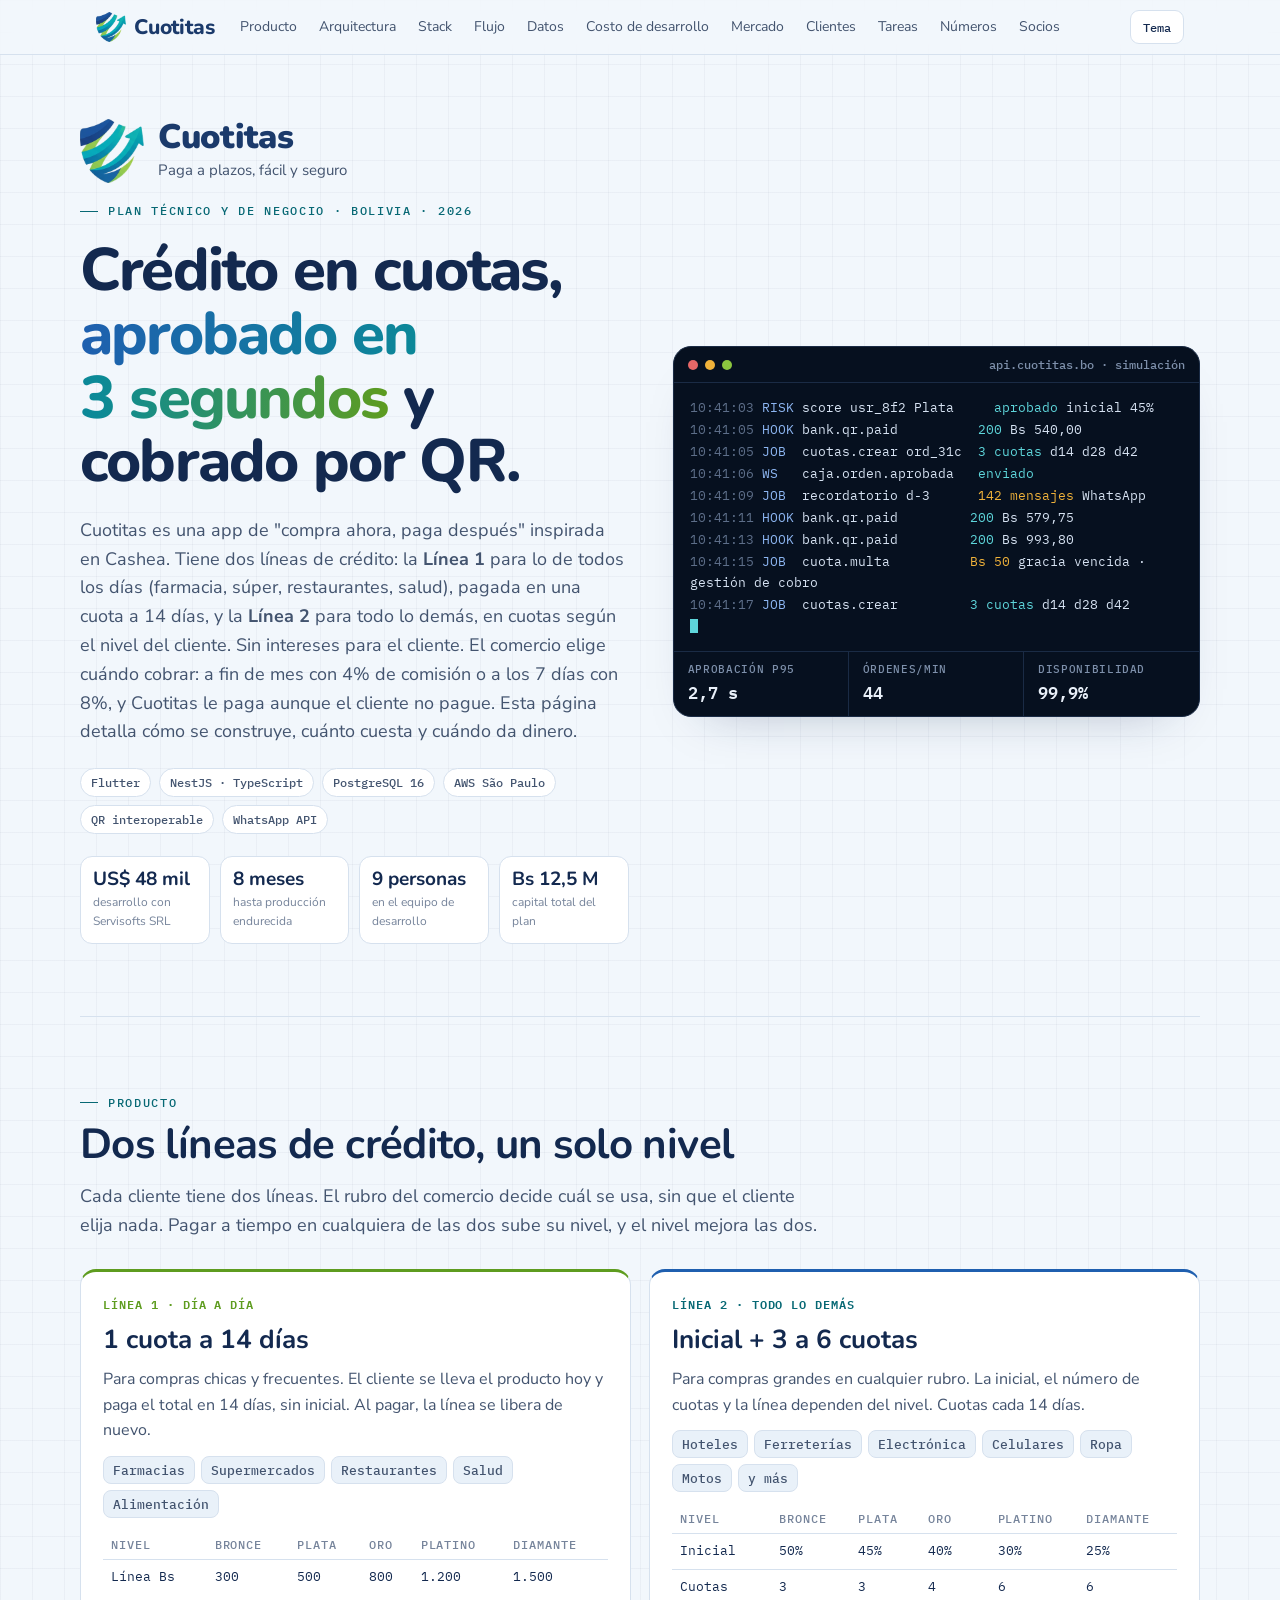
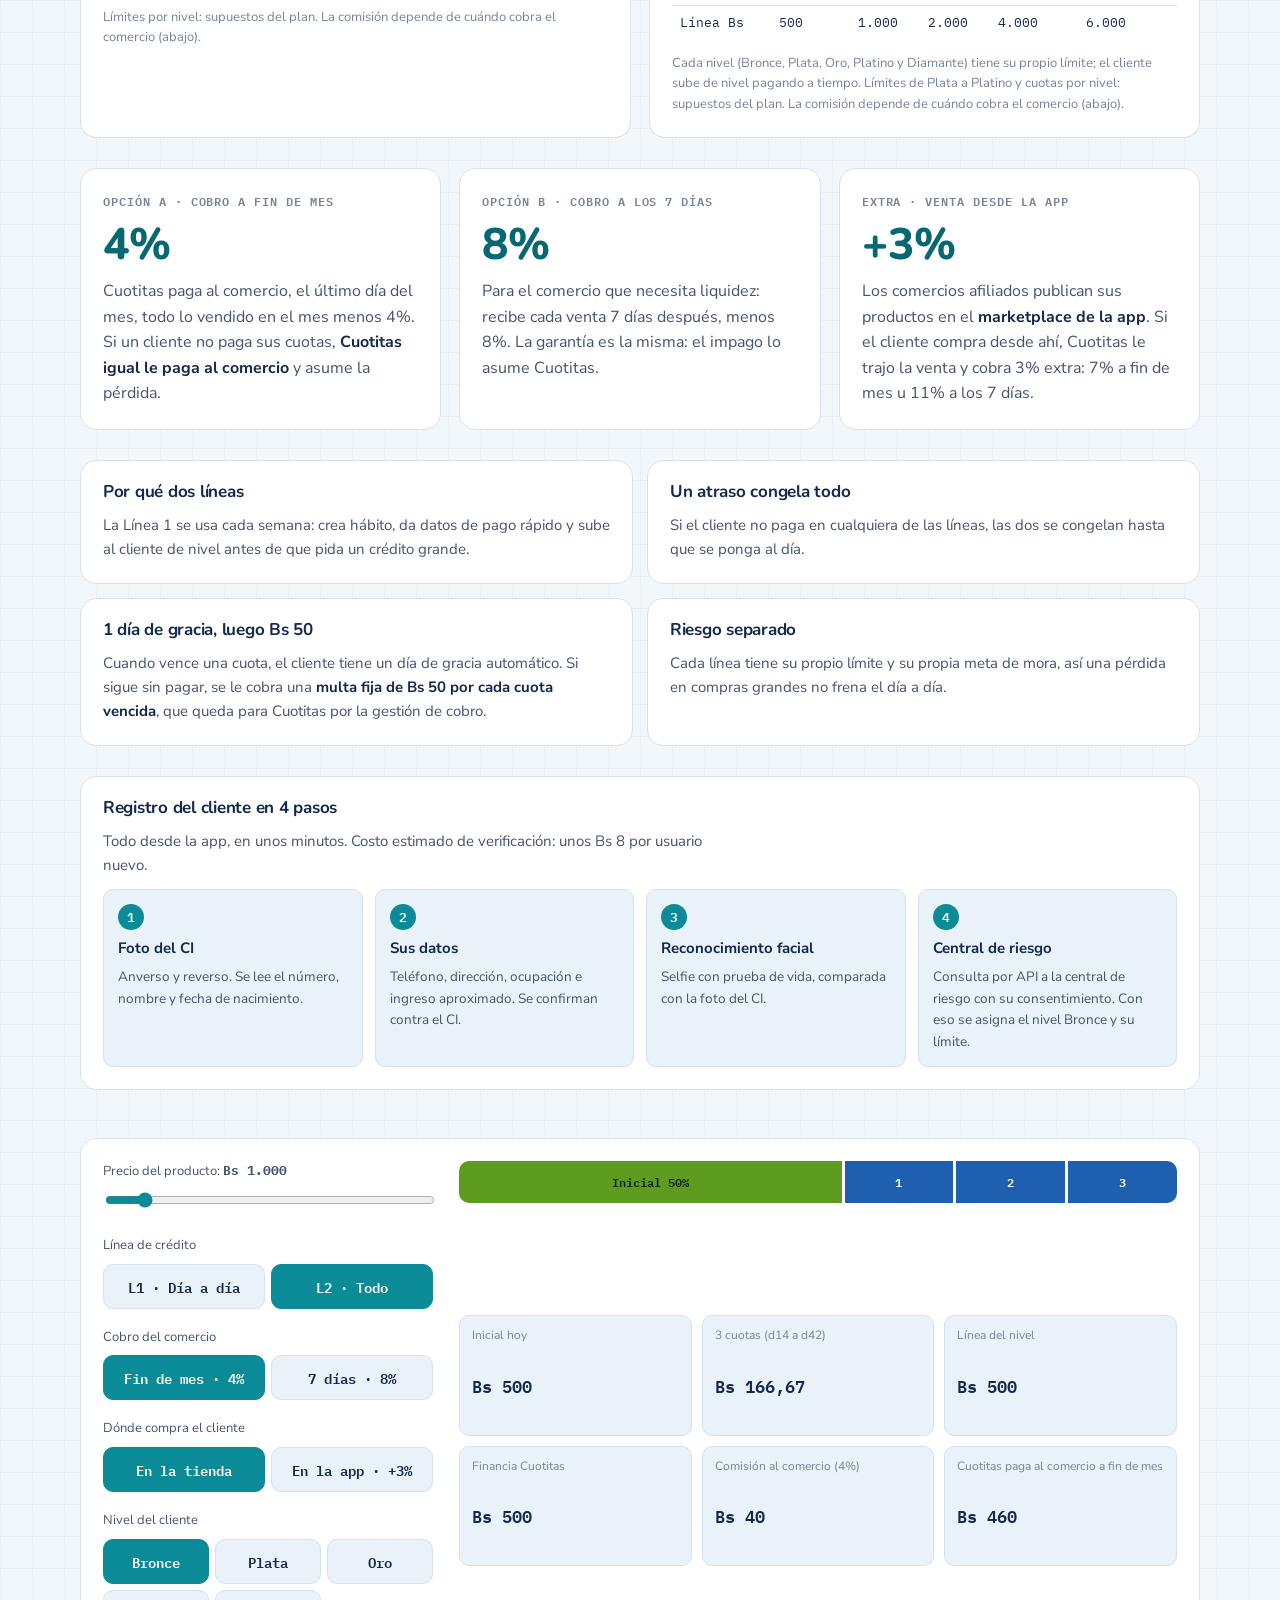
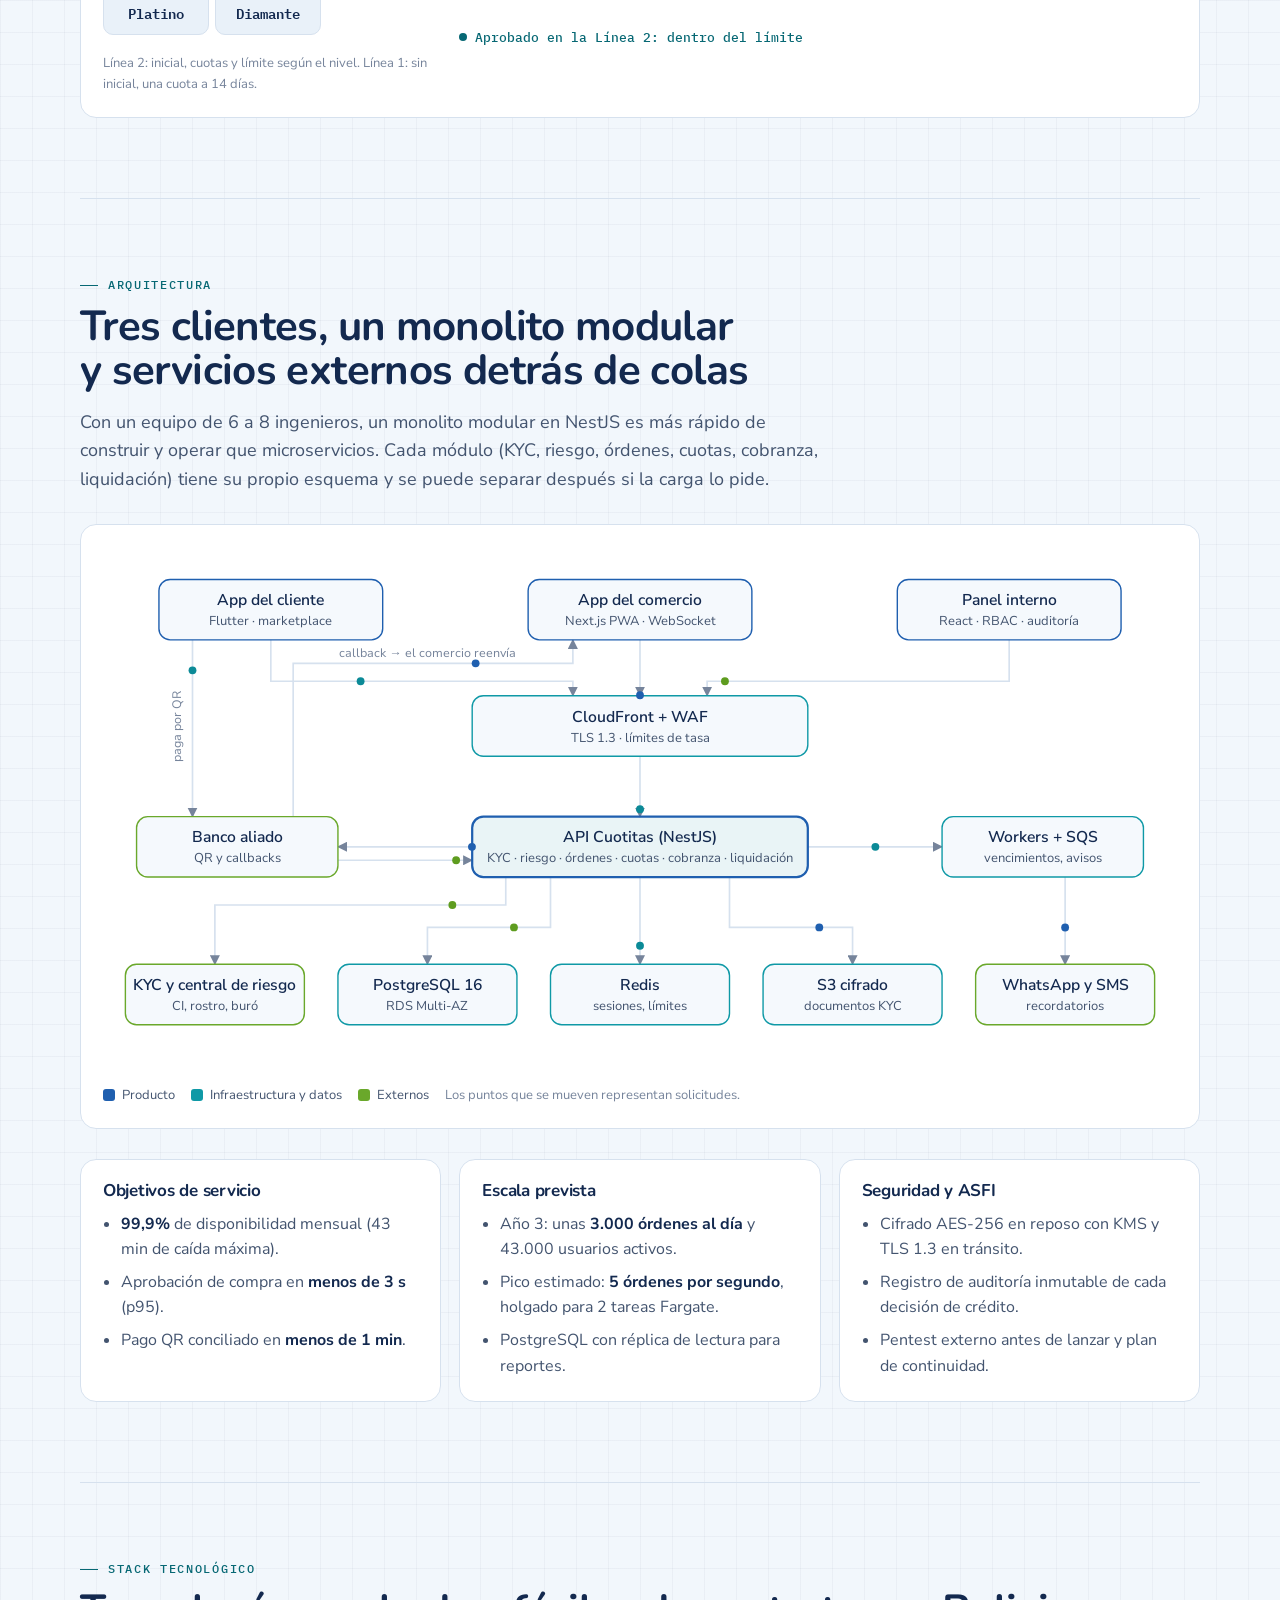
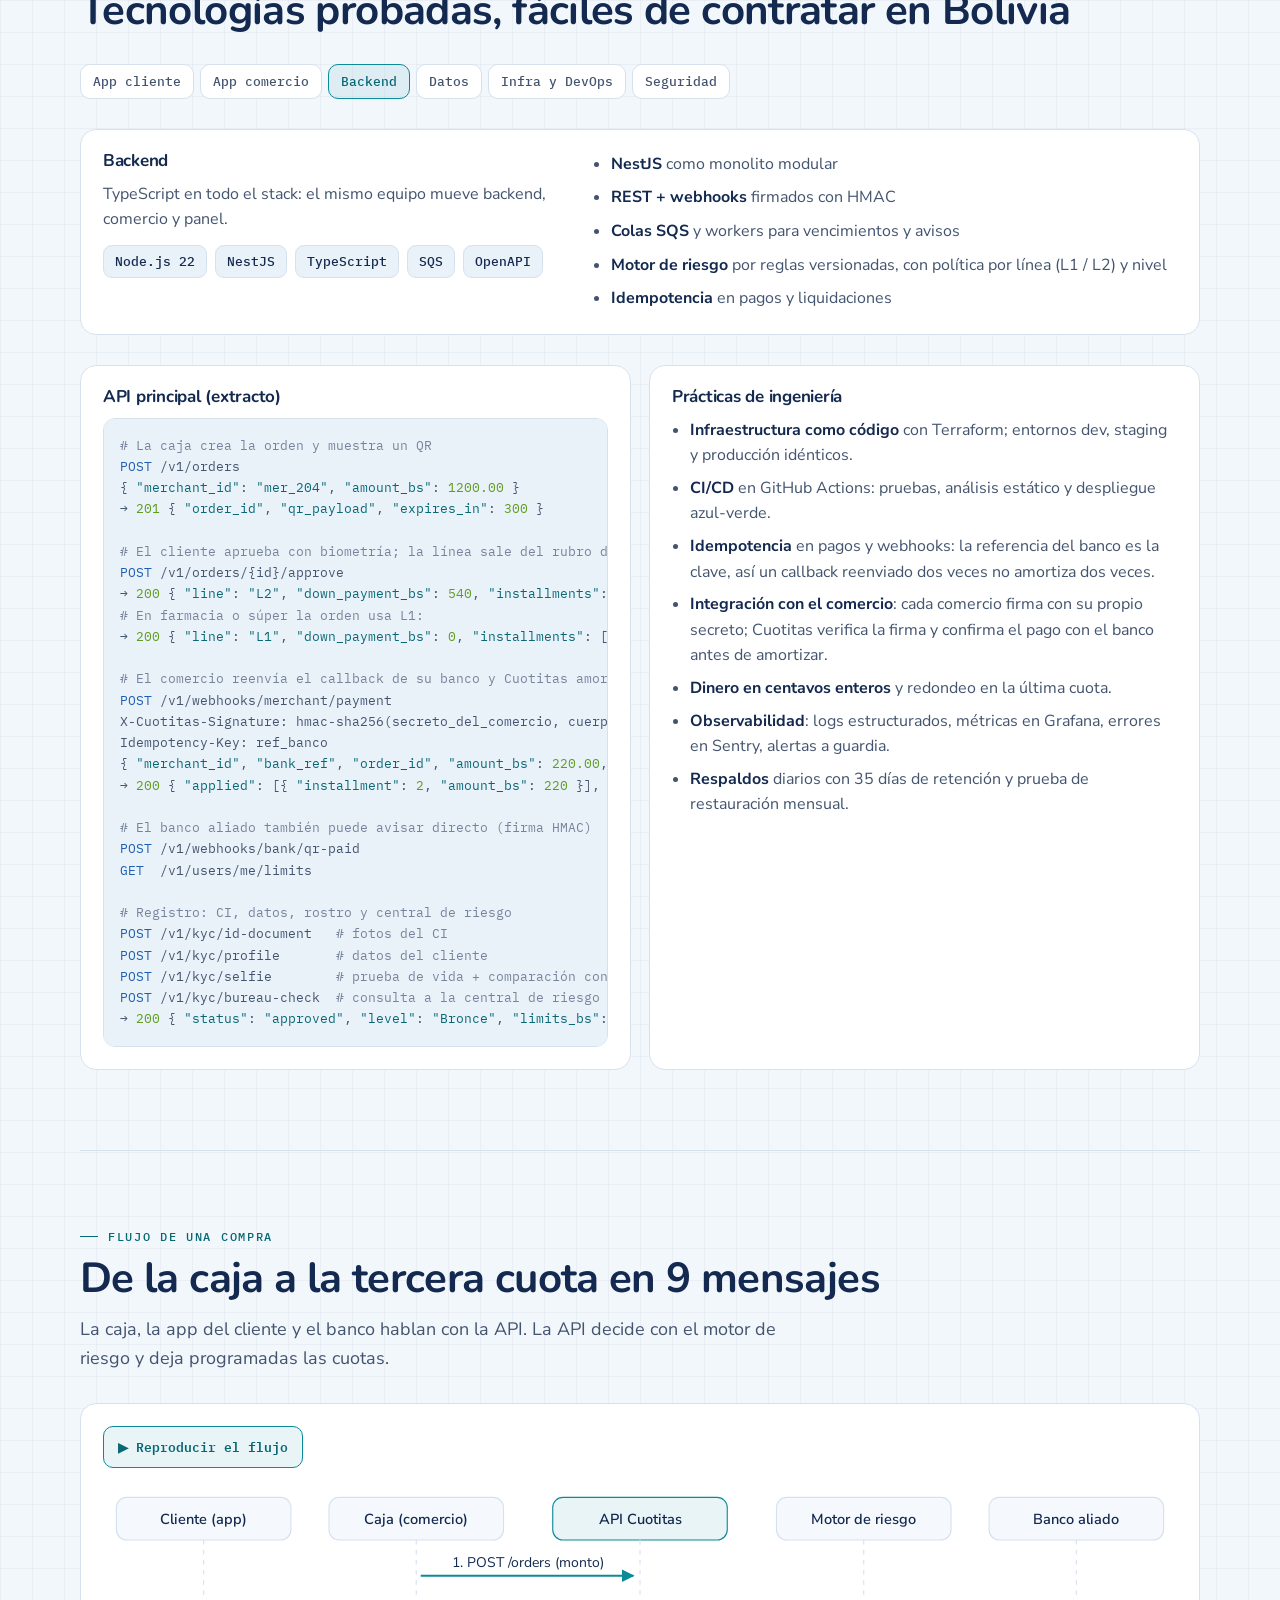
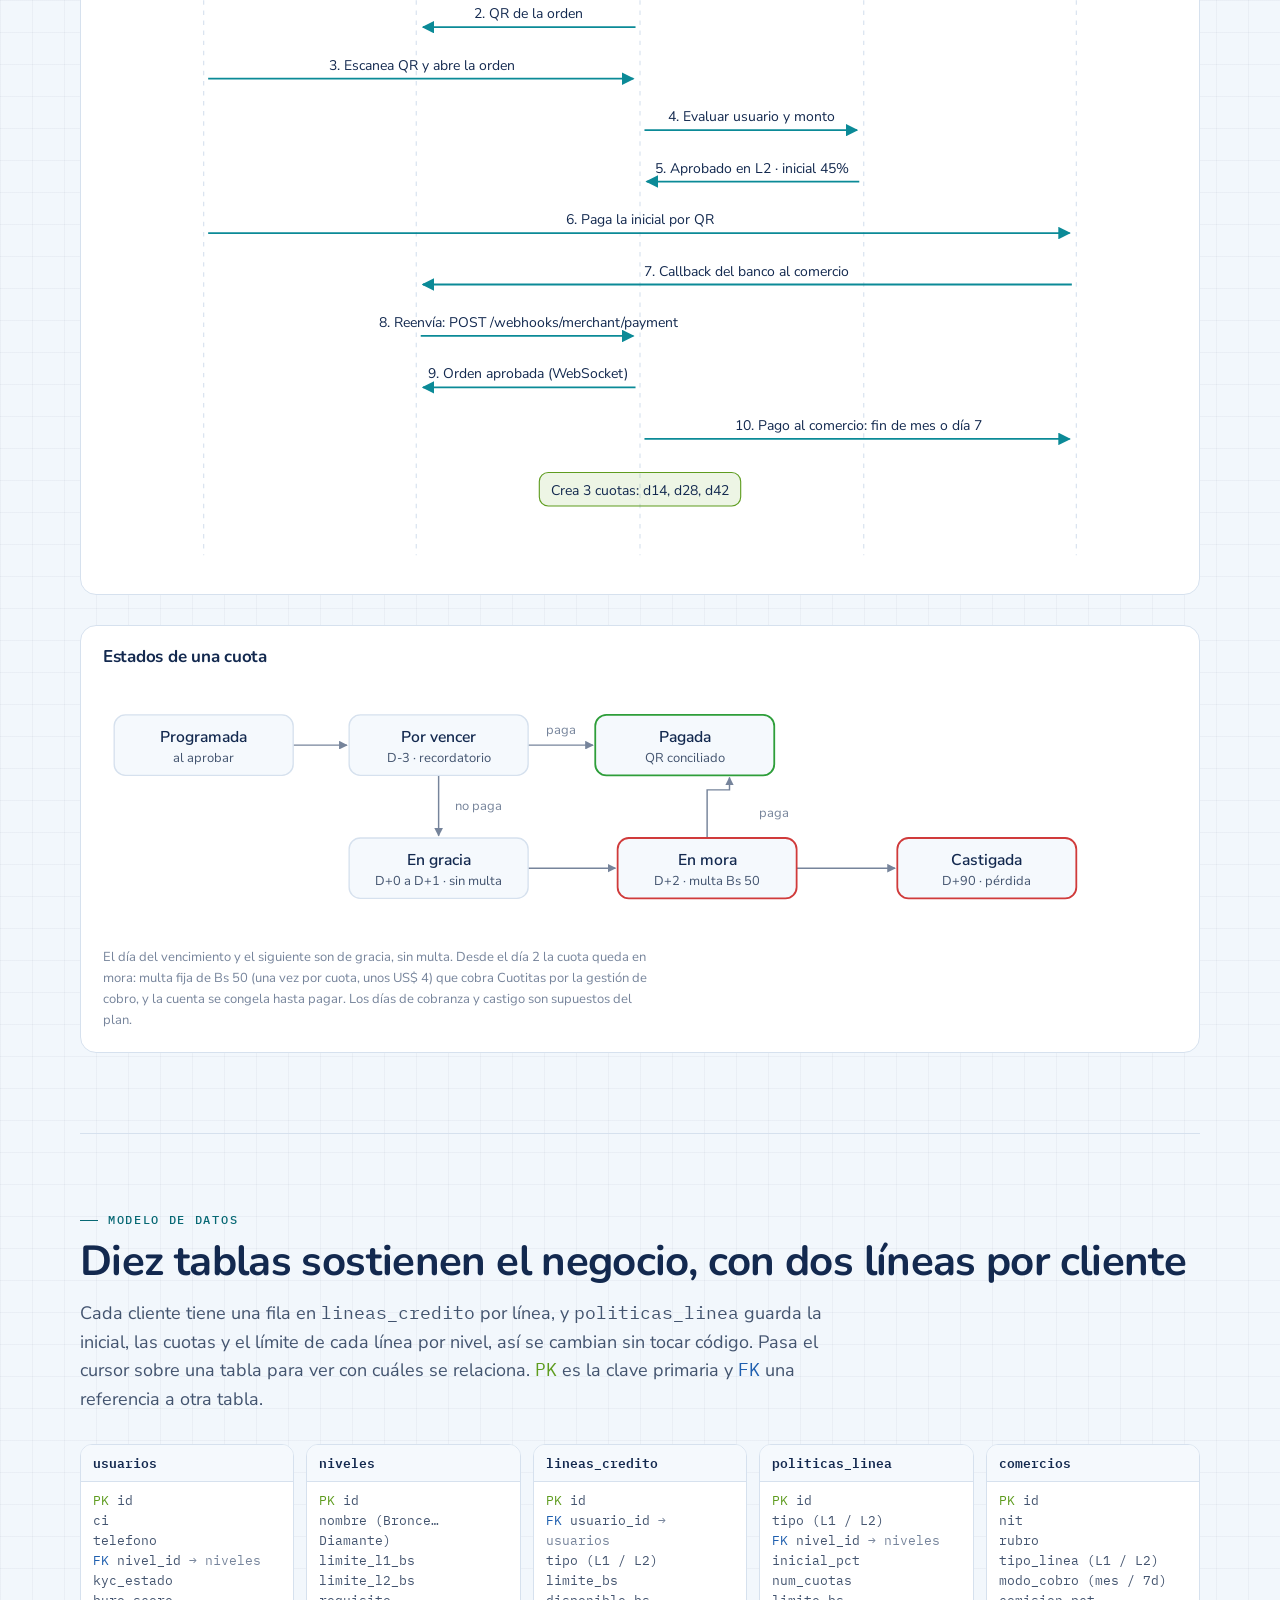
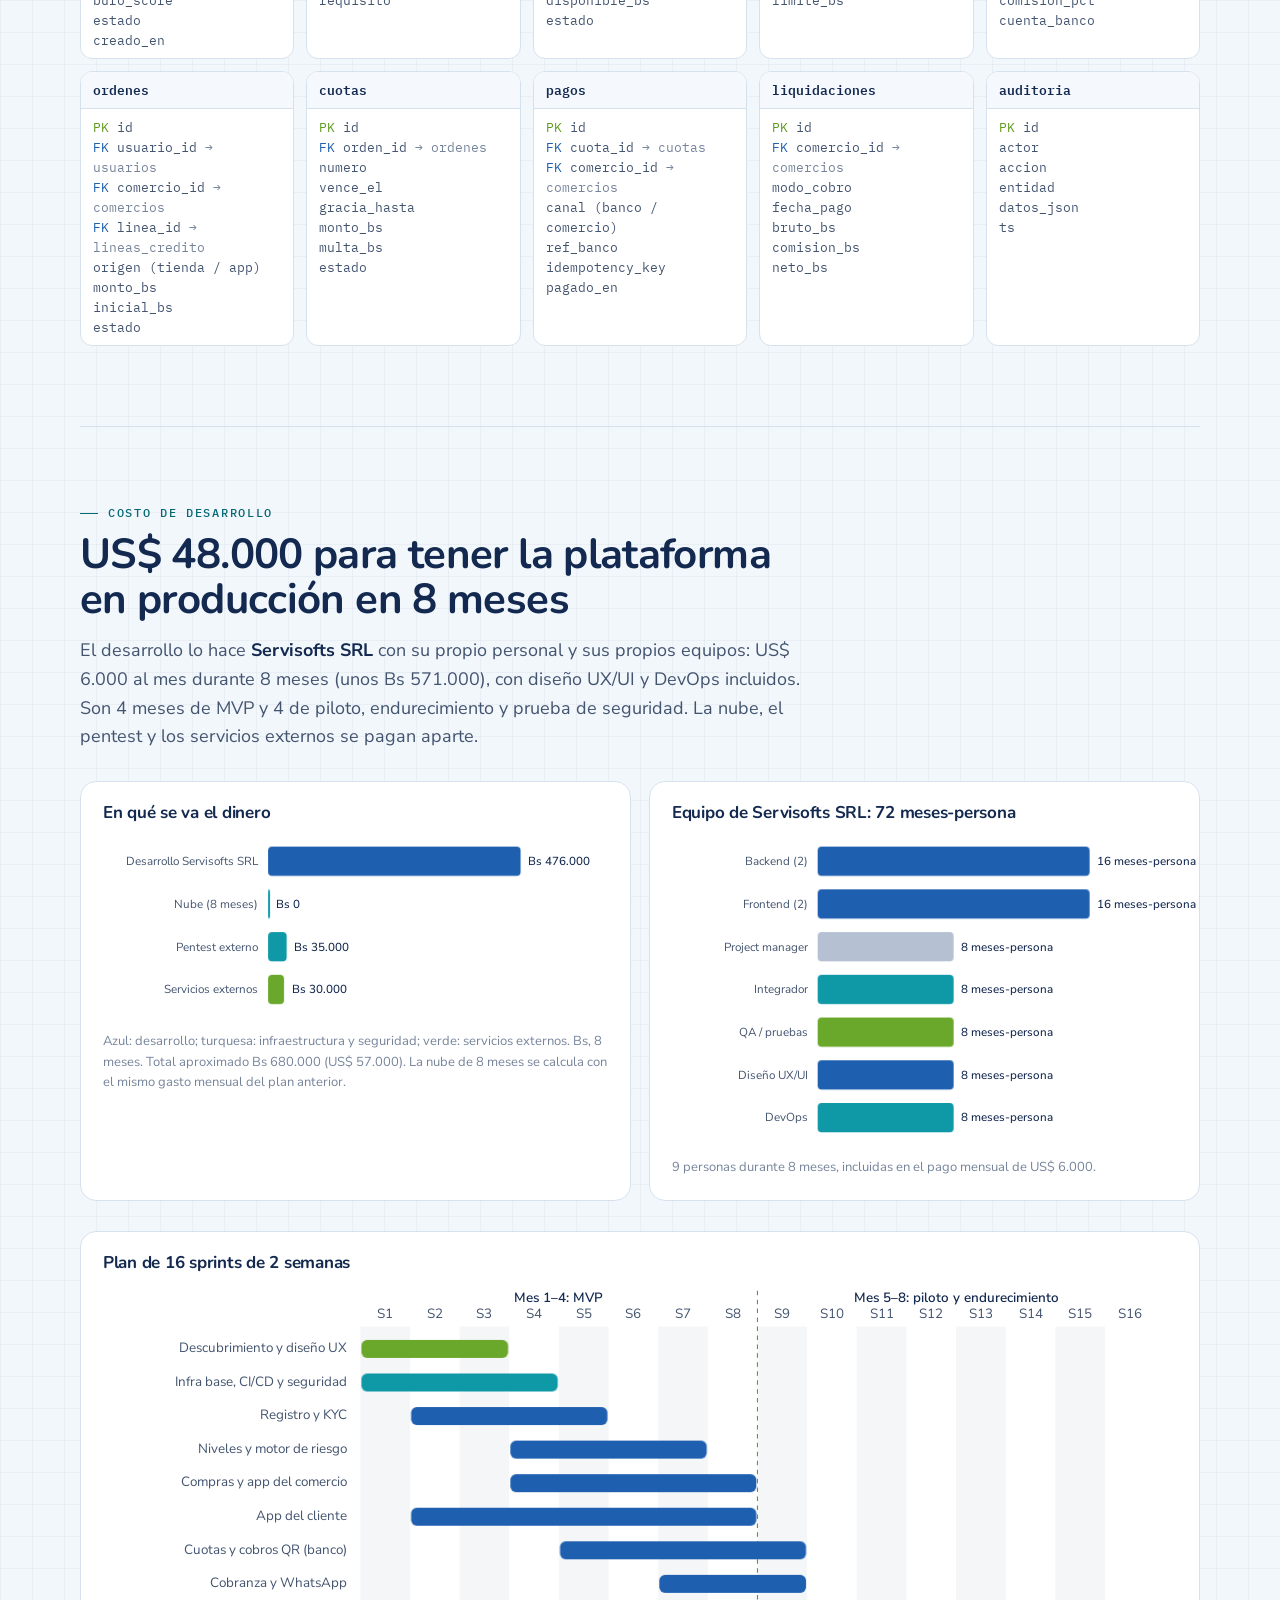
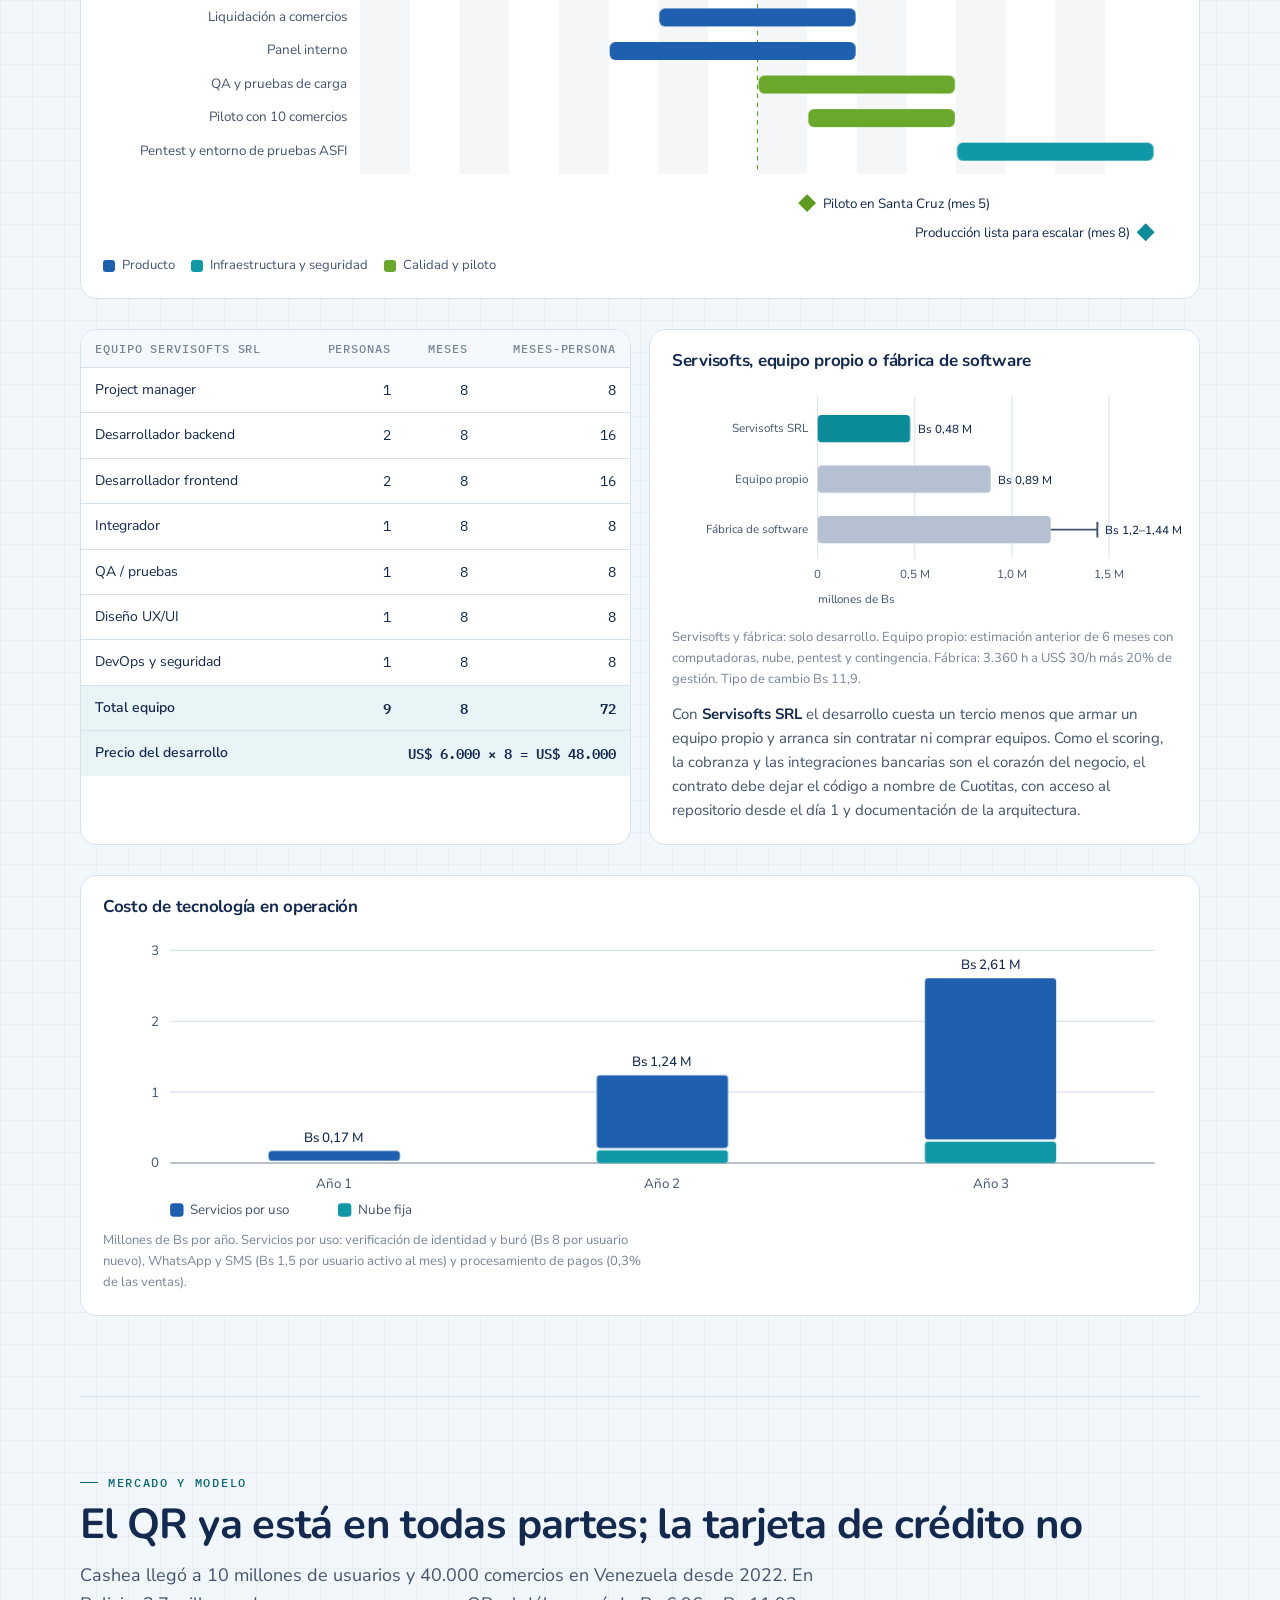
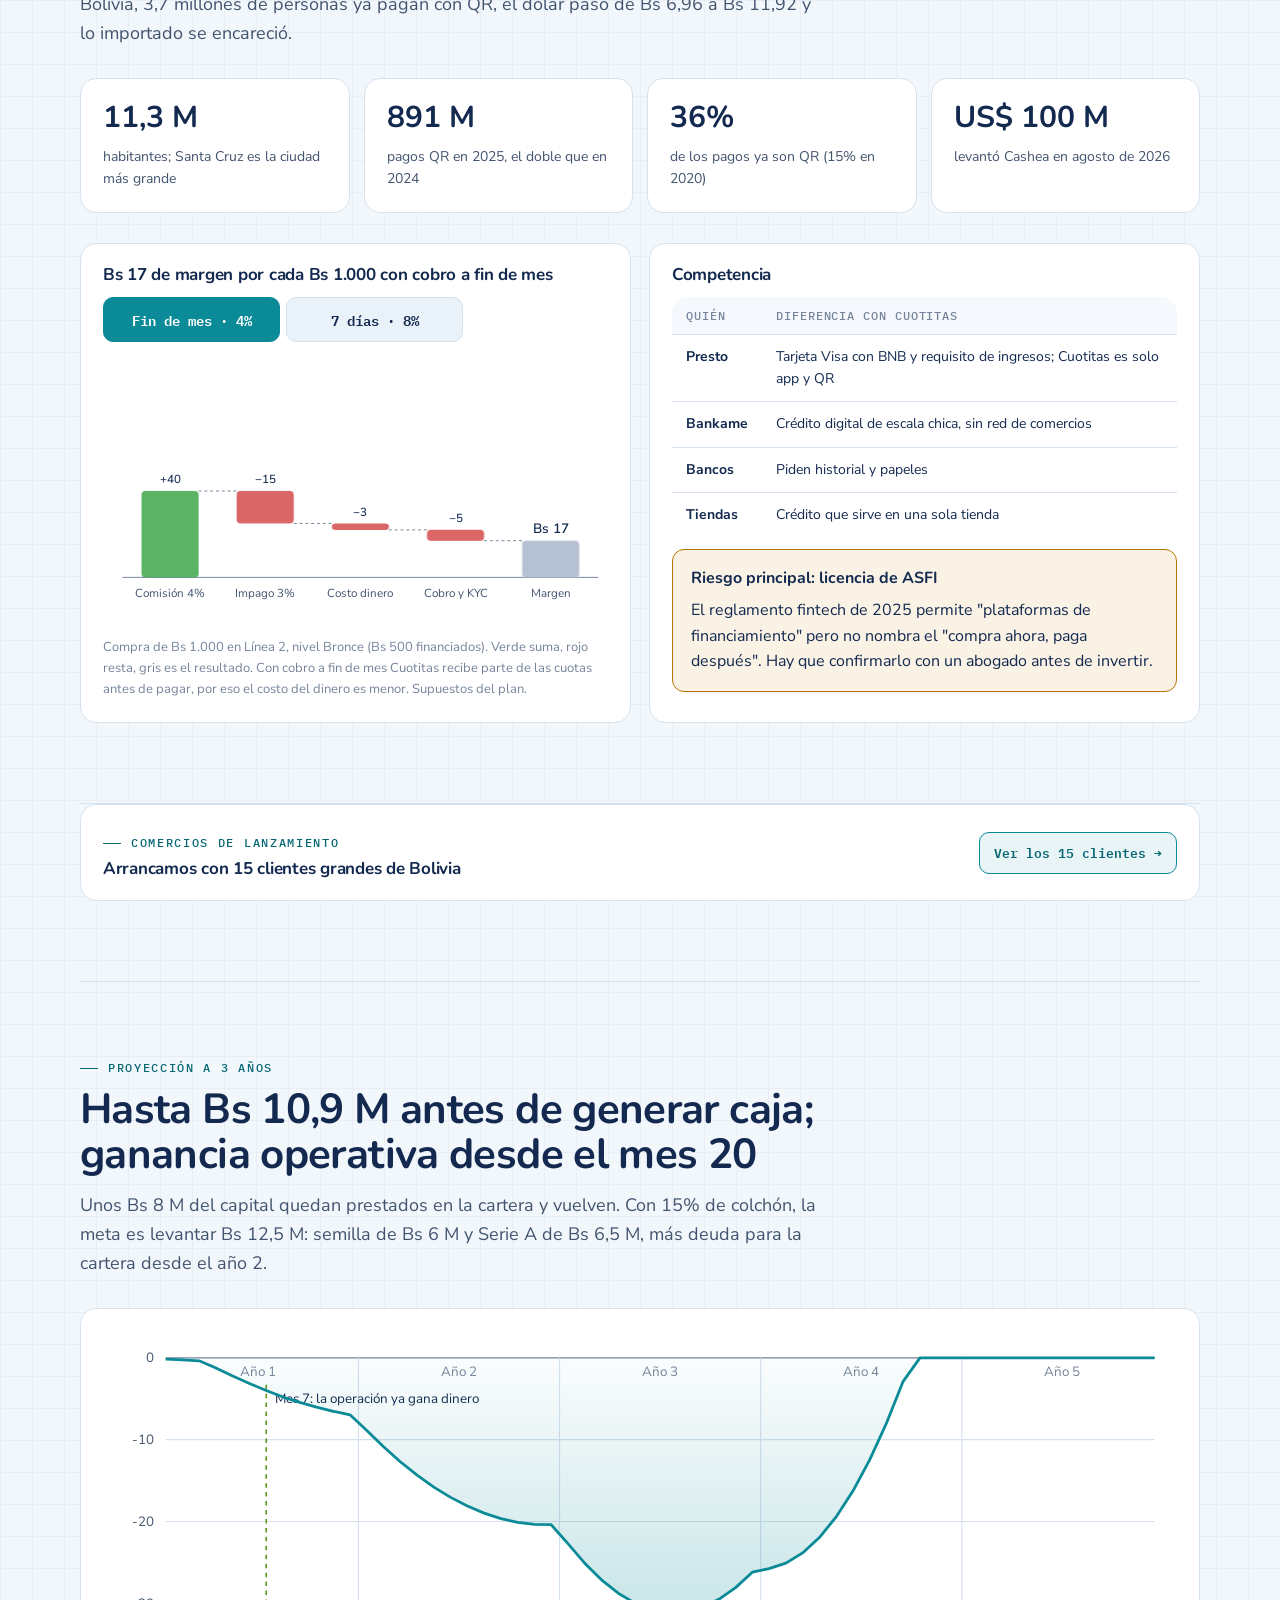
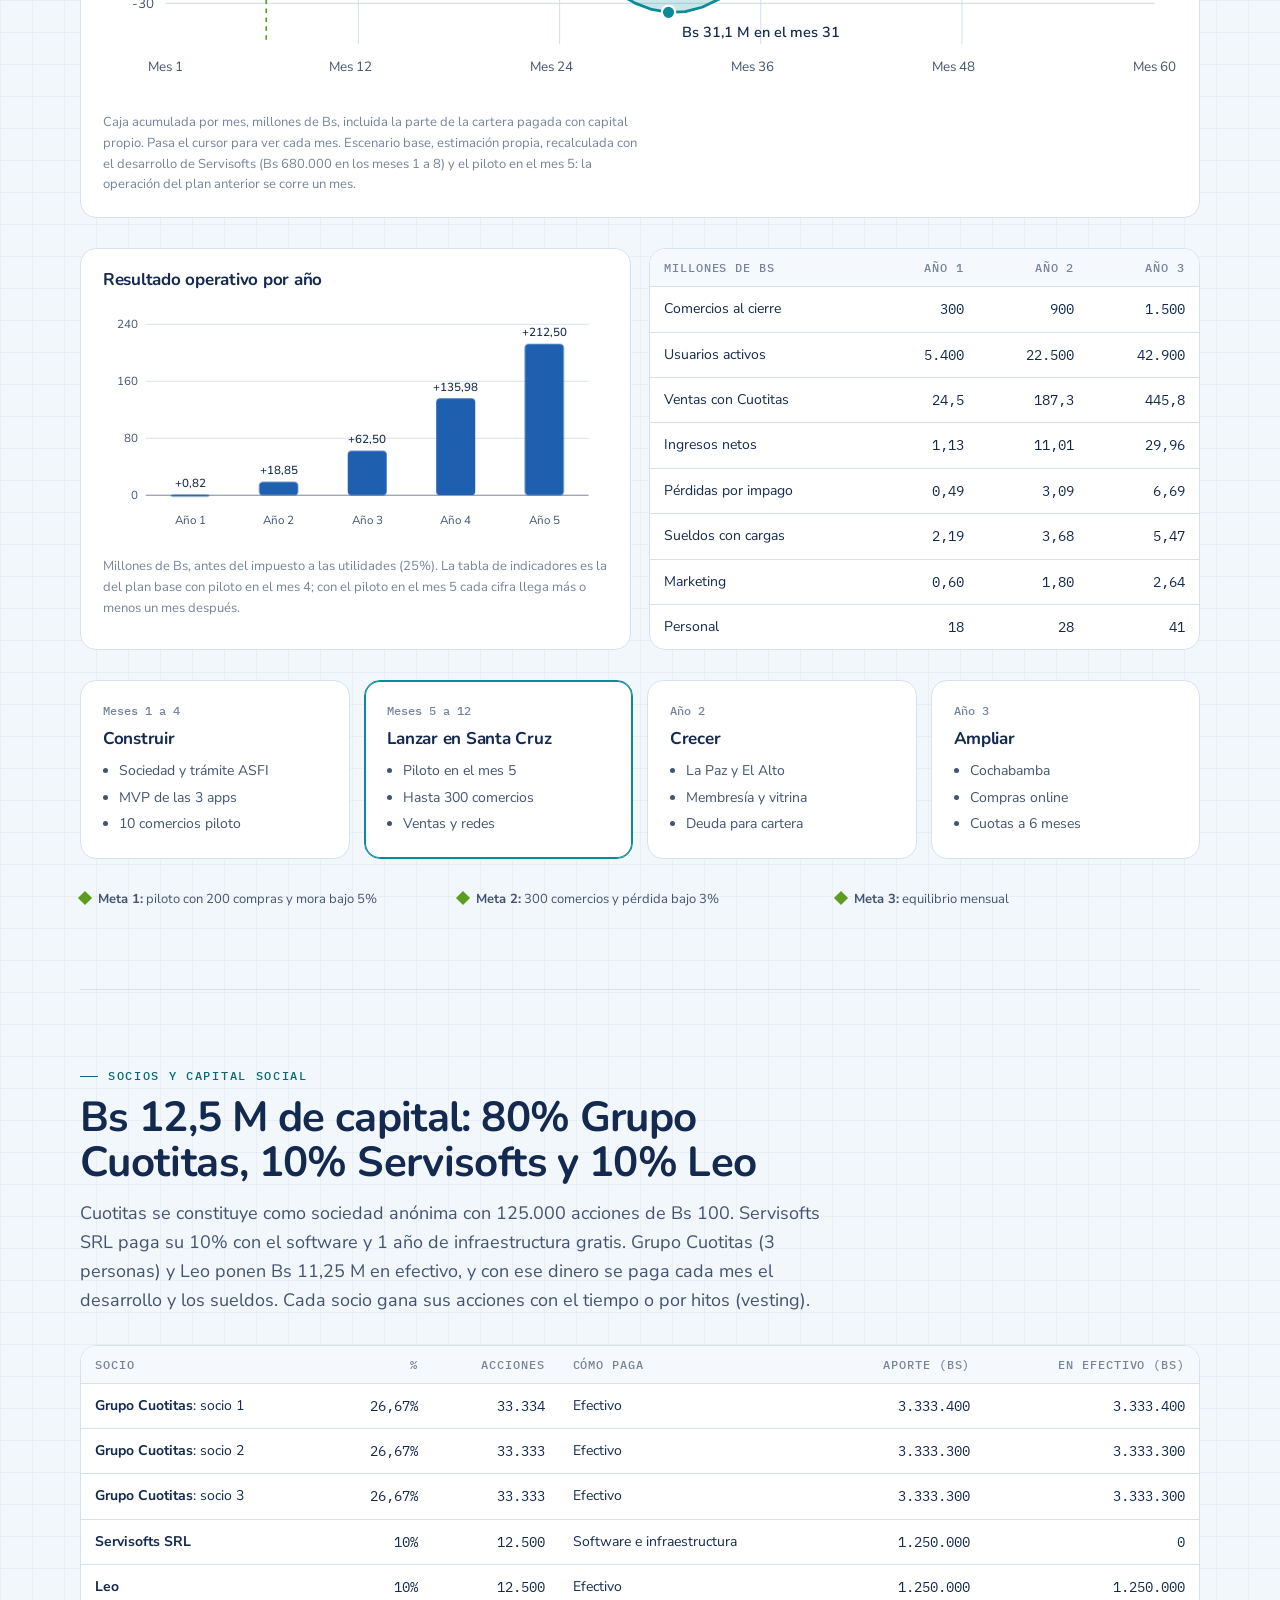
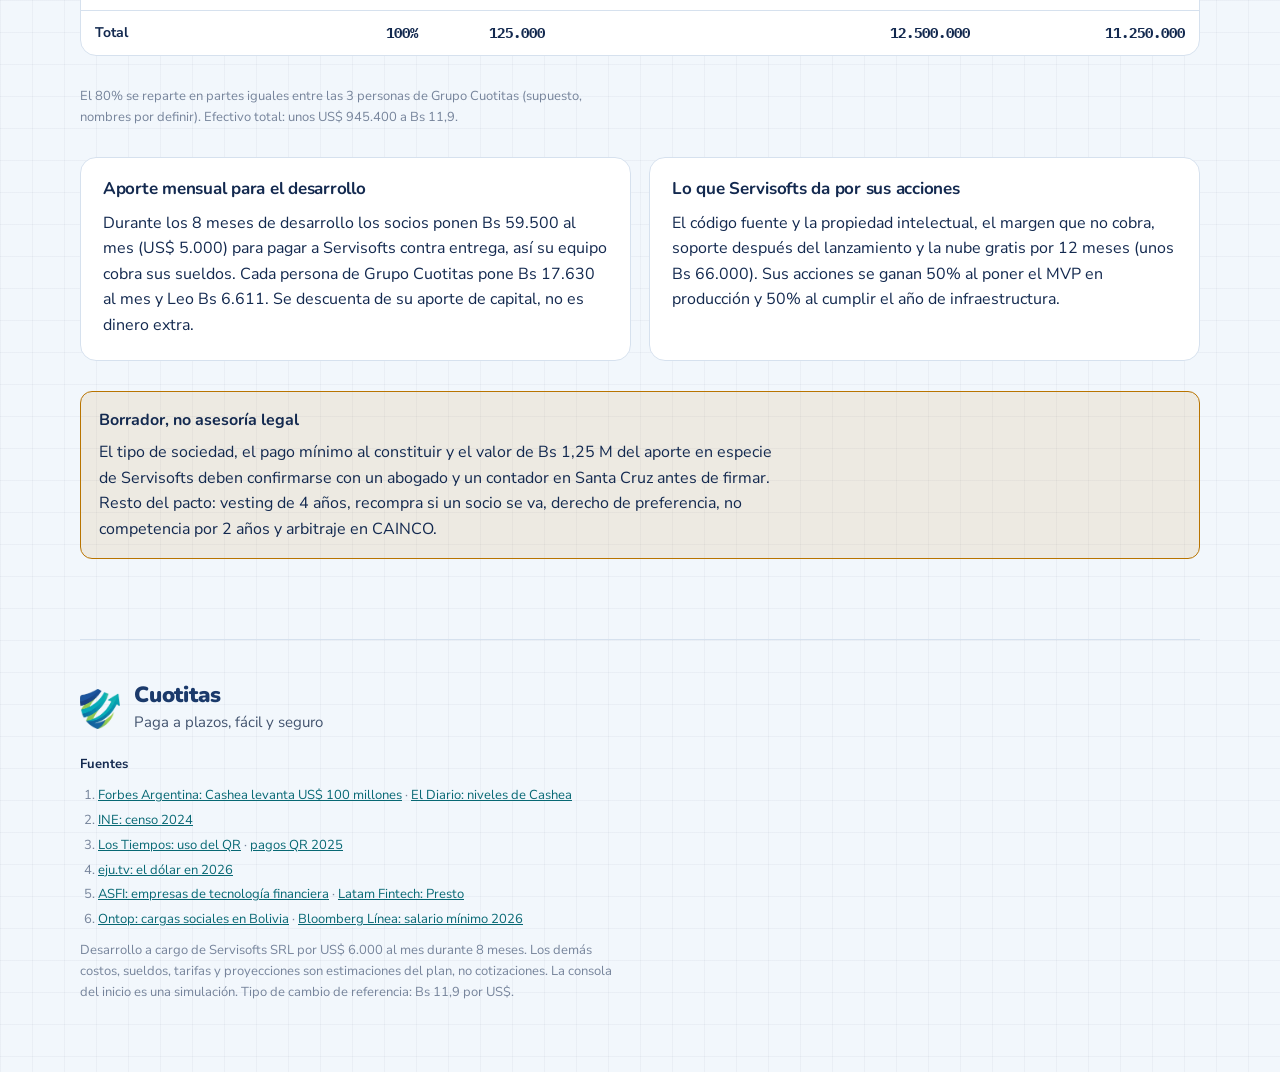
==== commit de714fa6: "Merge pull request #11 from cuotitas/claude/project-thread-ottwul" ====
--- a/index.html
+++ b/index.html
@@ -42,10 +42,10 @@
     <p class="lead">Cuotitas es una app de "compra ahora, paga después" inspirada en Cashea. Tiene dos líneas de crédito: la <b>Línea 1</b> para lo de todos los días (farmacia, súper, restaurantes, salud), pagada en una cuota a 14 días, y la <b>Línea 2</b> para todo lo demás, en cuotas según el nivel del cliente. Sin intereses para el cliente. El comercio elige cuándo cobrar: a fin de mes con 4% de comisión o a los 7 días con 8%, y Cuotitas le paga aunque el cliente no pague. Esta página detalla cómo se construye, cuánto cuesta y cuándo da dinero.</p>
     <div class="chips"><span class="chip">Flutter</span><span class="chip">NestJS · TypeScript</span><span class="chip">PostgreSQL 16</span><span class="chip">AWS São Paulo</span><span class="chip">QR interoperable</span><span class="chip">WhatsApp API</span></div>
     <div class="kpis">
-      <div class="kpi"><b class="num" data-count="40" data-pre="US$ " data-suf=" mil">US$ 40 mil</b><span>desarrollo con Servisofts SRL</span></div>
+      <div class="kpi"><b class="num" data-count="48" data-pre="US$ " data-suf=" mil">US$ 48 mil</b><span>desarrollo con Servisofts SRL</span></div>
       <div class="kpi"><b class="num">8 meses</b><span>hasta producción endurecida</span></div>
       <div class="kpi"><b class="num">9 personas</b><span>en el equipo de desarrollo</span></div>
-      <div class="kpi"><b class="num">Bs 31 M</b><span>financiamiento máximo (mes 31)</span></div>
+      <div class="kpi"><b class="num">Bs 12,5 M</b><span>capital total del plan</span></div>
     </div>
   </div>
   <div class="console" aria-label="Simulación de eventos de la API de Cuotitas">
@@ -254,19 +254,19 @@
 <section id="costo">
   <header class="rv">
     <span class="eyebrow">Costo de desarrollo</span>
-    <h2>US$ 40.000 para tener la plataforma en producción en 8 meses</h2>
-    <p class="lead">El desarrollo lo hace <b style="color:var(--ink)">Servisofts SRL</b> con su propio personal y sus propios equipos: US$ 5.000 al mes durante 8 meses (Bs 476.000), con diseño UX/UI y DevOps incluidos, pagados en efectivo contra entrega de cada mes. Son 4 meses de MVP y 4 de piloto, endurecimiento y prueba de seguridad. Servisofts pone gratis la nube del primer año; la prueba de seguridad y los servicios externos se pagan aparte.</p>
+    <h2>US$ 48.000 para tener la plataforma en producción en 8 meses</h2>
+    <p class="lead">El desarrollo lo hace <b style="color:var(--ink)">Servisofts SRL</b> con su propio personal y sus propios equipos: US$ 6.000 al mes durante 8 meses (unos Bs 571.000), con diseño UX/UI y DevOps incluidos. Son 4 meses de MVP y 4 de piloto, endurecimiento y prueba de seguridad. La nube, el pentest y los servicios externos se pagan aparte.</p>
   </header>
   <div class="grid2">
     <div class="card rv">
       <h3>En qué se va el dinero</h3>
       <svg class="chart" id="devcost" viewBox="0 0 520 190" role="img" aria-label="Costo de desarrollo por rubro"></svg>
-      <p class="note">Azul: desarrollo; turquesa: infraestructura y seguridad; verde: servicios externos. Bs, 8 meses. Total aproximado Bs 541.000 (US$ 45.500), antes Bs 680.000. La nube del primer año la cubre Servisofts (ahorro de unos Bs 66.000).</p>
+      <p class="note">Azul: desarrollo; turquesa: infraestructura y seguridad; verde: servicios externos. Bs, 8 meses. Total aproximado Bs 680.000 (US$ 57.000). La nube de 8 meses se calcula con el mismo gasto mensual del plan anterior.</p>
     </div>
     <div class="card rv">
       <h3>Equipo de Servisofts SRL: 72 meses-persona</h3>
       <svg class="chart" id="effort" viewBox="0 0 520 320" role="img" aria-label="Meses-persona por rol"></svg>
-      <p class="note">9 personas durante 8 meses, incluidas en el pago mensual de US$ 5.000.</p>
+      <p class="note">9 personas durante 8 meses, incluidas en el pago mensual de US$ 6.000.</p>
     </div>
   </div>
   <div class="card rv">
@@ -286,19 +286,19 @@
         <tr><td>Diseño UX/UI</td><td class="r">1</td><td class="r">8</td><td class="r">8</td></tr>
         <tr><td>DevOps y seguridad</td><td class="r">1</td><td class="r">8</td><td class="r">8</td></tr>
         <tr class="tot"><td>Total equipo</td><td class="r">9</td><td class="r">8</td><td class="r">72</td></tr>
-        <tr class="tot"><td>Precio del desarrollo</td><td class="r" colspan="3">US$ 5.000 × 8 = US$ 40.000</td></tr>
+        <tr class="tot"><td>Precio del desarrollo</td><td class="r" colspan="3">US$ 6.000 × 8 = US$ 48.000</td></tr>
       </tbody></table></div>
     <div class="card rv">
       <h3>Servisofts, equipo propio o fábrica de software</h3>
       <svg class="chart" id="vs" viewBox="0 0 520 240" role="img" aria-label="Comparación de costo: Servisofts SRL, equipo propio y fábrica de software"></svg>
       <p class="note">Servisofts y fábrica: solo desarrollo. Equipo propio: estimación anterior de 6 meses con computadoras, nube, pentest y contingencia. Fábrica: 3.360 h a US$ 30/h más 20% de gestión. Tipo de cambio Bs 11,9.</p>
-      <p style="color:var(--ink-2);font-size:15px">Con <b style="color:var(--ink)">Servisofts SRL</b> el desarrollo cuesta casi la mitad que armar un equipo propio y arranca sin contratar ni comprar equipos. Como el scoring, la cobranza y las integraciones bancarias son el corazón del negocio, el contrato debe dejar el código a nombre de Cuotitas, con acceso al repositorio desde el día 1 y documentación de la arquitectura.</p>
+      <p style="color:var(--ink-2);font-size:15px">Con <b style="color:var(--ink)">Servisofts SRL</b> el desarrollo cuesta un tercio menos que armar un equipo propio y arranca sin contratar ni comprar equipos. Como el scoring, la cobranza y las integraciones bancarias son el corazón del negocio, el contrato debe dejar el código a nombre de Cuotitas, con acceso al repositorio desde el día 1 y documentación de la arquitectura.</p>
     </div>
   </div>
   <div class="card rv">
     <h3>Costo de tecnología en operación</h3>
     <svg class="chart" id="techrun" viewBox="0 0 960 260" role="img" aria-label="Costo anual de tecnología: nube fija y servicios por uso"></svg>
-    <p class="note">Millones de Bs por año. La nube del año 1 la pone gratis Servisofts. Servicios por uso: verificación de identidad y buró (Bs 8 por usuario nuevo), WhatsApp y SMS (Bs 1,5 por usuario activo al mes) y procesamiento de pagos (0,3% de las ventas).</p>
+    <p class="note">Millones de Bs por año. Servicios por uso: verificación de identidad y buró (Bs 8 por usuario nuevo), WhatsApp y SMS (Bs 1,5 por usuario activo al mes) y procesamiento de pagos (0,3% de las ventas).</p>
   </div>
 </section>
 
@@ -350,33 +350,31 @@
 <!-- NÚMEROS -->
 <section id="numeros">
   <header class="rv">
-    <span class="eyebrow">Proyección a 5 años hacia 1 millón de usuarios</span>
-    <h2>Hay que financiar hasta Bs 31 M; la operación gana dinero desde el mes 7</h2>
-    <p class="lead">Con costos recortados, el pico de financiamiento es de Bs 31,1 M (US$ 2,6 M) en el mes 31. Casi todo es cartera: plata que se le paga al comercio y vuelve cuando el cliente paga sus cuotas. Los socios ponen Bs 11,25 M en efectivo (Servisofts paga su 10% en especie) y faltan unos Bs 20,8 M de deuda para la cartera desde el mes 14. Desde el mes 46 la empresa se financia sola.</p>
+    <span class="eyebrow">Proyección a 3 años</span>
+    <h2>Hasta Bs 10,9 M antes de generar caja; ganancia operativa desde el mes 20</h2>
+    <p class="lead">Unos Bs 8 M del capital quedan prestados en la cartera y vuelven. Con 15% de colchón, la meta es levantar Bs 12,5 M: semilla de Bs 6 M y Serie A de Bs 6,5 M, más deuda para la cartera desde el año 2.</p>
   </header>
   <div class="card rv">
-    <svg class="chart" id="cash" viewBox="0 0 960 330" role="img" aria-label="Necesidad de financiamiento: máximo de Bs 31,1 M en el mes 31"></svg>
-    <p class="note">Necesidad acumulada de financiamiento por mes (capital más deuda, con intereses), millones de Bs. Pasa el cursor para ver cada mes. Supuestos: 30 mil usuarios al cierre del año 1, 150 mil, 400 mil, 750 mil y 1 millón al año 5; ticket de US$ 20; 2 compras al mes; 70% de los comercios cobra a fin de mes; se cobra la mitad de las multas de Bs 50. Sin multas el pico sube a unos Bs 143 M.</p>
+    <svg class="chart" id="cash" viewBox="0 0 960 330" role="img" aria-label="Caja acumulada: mínimo de Bs 10,9 M en el mes 26"></svg>
+    <p class="note">Caja acumulada por mes, millones de Bs, incluida la parte de la cartera pagada con capital propio. Pasa el cursor para ver cada mes. Escenario base, estimación propia, recalculada con el desarrollo de Servisofts (Bs 680.000 en los meses 1 a 8) y el piloto en el mes 5: la operación del plan anterior se corre un mes.</p>
   </div>
   <div class="grid2">
     <div class="card rv"><h3>Resultado operativo por año</h3>
-      <svg class="chart" id="annual" viewBox="0 0 520 250" role="img" aria-label="Resultado operativo: 0,8, 18,9, 62,5, 136 y 212,5 millones de Bs"></svg>
-      <p class="note">Millones de Bs, antes del impuesto a las utilidades (25%). Comisiones y multas menos impagos y gastos.</p></div>
+      <svg class="chart" id="annual" viewBox="0 0 520 250" role="img" aria-label="Resultado operativo: -2,53, -0,69 y 8,93 millones de Bs"></svg>
+      <p class="note">Millones de Bs, antes del impuesto a las utilidades (25%). La tabla de indicadores es la del plan base con piloto en el mes 4; con el piloto en el mes 5 cada cifra llega más o menos un mes después.</p></div>
     <div class="tbl rv"><table>
-      <thead><tr><th>Millones de Bs</th><th class="r">Año 1</th><th class="r">Año 2</th><th class="r">Año 3</th><th class="r">Año 4</th><th class="r">Año 5</th></tr></thead>
+      <thead><tr><th>Millones de Bs</th><th class="r">Año 1</th><th class="r">Año 2</th><th class="r">Año 3</th></tr></thead>
       <tbody>
-        <tr><td>Usuarios activos (miles)</td><td class="r">30</td><td class="r">150</td><td class="r">400</td><td class="r">750</td><td class="r">1.000</td></tr>
-        <tr><td>Ventas con Cuotitas</td><td class="r">71</td><td class="r">543</td><td class="r">1.630</td><td class="r">3.368</td><td class="r">5.058</td></tr>
-        <tr><td>Comisiones</td><td class="r">3,9</td><td class="r">29,8</td><td class="r">89,7</td><td class="r">185,2</td><td class="r">278,2</td></tr>
-        <tr><td>Multas cobradas</td><td class="r">1,8</td><td class="r">15,1</td><td class="r">46,9</td><td class="r">99,1</td><td class="r">152,4</td></tr>
-        <tr><td>Pérdidas por impago</td><td class="r">1,3</td><td class="r">10,6</td><td class="r">32,5</td><td class="r">68,4</td><td class="r">104,8</td></tr>
-        <tr><td>Gasto fijo (sueldos, oficina, nube, legal, desarrollo)</td><td class="r">1,35</td><td class="r">1,81</td><td class="r">3,04</td><td class="r">4,03</td><td class="r">5,05</td></tr>
-        <tr><td>Marketing</td><td class="r">0,68</td><td class="r">2,10</td><td class="r">4,05</td><td class="r">5,55</td><td class="r">4,05</td></tr>
-        <tr><td>Cartera neta en la calle al cierre</td><td class="r">7,8</td><td class="r">39,3</td><td class="r">105,1</td><td class="r">197,7</td><td class="r">264,6</td></tr>
-        <tr><td>Personal</td><td class="r">8</td><td class="r">15</td><td class="r">25</td><td class="r">32</td><td class="r">38</td></tr>
+        <tr><td>Comercios al cierre</td><td class="r">300</td><td class="r">900</td><td class="r">1.500</td></tr>
+        <tr><td>Usuarios activos</td><td class="r">5.400</td><td class="r">22.500</td><td class="r">42.900</td></tr>
+        <tr><td>Ventas con Cuotitas</td><td class="r">24,5</td><td class="r">187,3</td><td class="r">445,8</td></tr>
+        <tr><td>Ingresos netos</td><td class="r">1,13</td><td class="r">11,01</td><td class="r">29,96</td></tr>
+        <tr><td>Pérdidas por impago</td><td class="r">0,49</td><td class="r">3,09</td><td class="r">6,69</td></tr>
+        <tr><td>Sueldos con cargas</td><td class="r">2,19</td><td class="r">3,68</td><td class="r">5,47</td></tr>
+        <tr><td>Marketing</td><td class="r">0,60</td><td class="r">1,80</td><td class="r">2,64</td></tr>
+        <tr><td>Personal</td><td class="r">18</td><td class="r">28</td><td class="r">41</td></tr>
       </tbody></table></div>
   </div>
-  <div class="callout rv"><b>Plan de bajo costo</b><p>Frente al plan anterior, el gasto fijo del año 1 baja de unos Bs 3,4 M a Bs 1,35 M: equipo de 3 personas antes del lanzamiento y 8 después (el desarrollo lo hace Servisofts), coworking en vez de oficina, equipos comprados de a poco en vez de Bs 135.000 de golpe, marketing de marca de Bs 25.000 al mes apoyado en los comercios ancla y referidos, y legal externo más chico.</p></div>
   <div class="road">
     <div class="card phase rv"><span class="when">Meses 1 a 4</span><h3>Construir</h3><ul><li>Sociedad y trámite ASFI</li><li>MVP de las 3 apps</li><li>10 comercios piloto</li></ul></div>
     <div class="card phase now rv"><span class="when">Meses 5 a 12</span><h3>Lanzar en Santa Cruz</h3><ul><li>Piloto en el mes 5</li><li>Hasta 300 comercios</li><li>Ventas y redes</li></ul></div>
@@ -395,30 +393,30 @@
   <header class="rv">
     <span class="eyebrow">Socios y capital social</span>
     <h2>Bs 12,5 M de capital: 80% Grupo Cuotitas, 10% Servisofts y 10% Leo</h2>
-    <p class="lead">Cuotitas se constituye como sociedad anónima con 125.000 acciones de Bs 100. Grupo Cuotitas son 3 personas que ponen Bs 10 M entre las tres; Servisofts SRL y Leo ponen Bs 1,25 M cada uno. Se paga al menos el 25% al constituir y el resto por etapas, y cada socio gana sus acciones en 4 años (vesting).</p>
+    <p class="lead">Cuotitas se constituye como sociedad anónima con 125.000 acciones de Bs 100. Servisofts SRL paga su 10% con el software y 1 año de infraestructura gratis. Grupo Cuotitas (3 personas) y Leo ponen Bs 11,25 M en efectivo, y con ese dinero se paga cada mes el desarrollo y los sueldos. Cada socio gana sus acciones con el tiempo o por hitos (vesting).</p>
   </header>
   <div class="tbl rv"><table>
-    <thead><tr><th>Socio</th><th class="r">%</th><th class="r">Acciones</th><th class="r">Aporte (Bs)</th><th class="r">Aporte (US$)</th><th class="r">Al constituir, 25% (Bs)</th></tr></thead>
+    <thead><tr><th>Socio</th><th class="r">%</th><th class="r">Acciones</th><th>Cómo paga</th><th class="r">Aporte (Bs)</th><th class="r">En efectivo (Bs)</th></tr></thead>
     <tbody>
-      <tr><td><b>Grupo Cuotitas</b>: socio 1</td><td class="r">26,67%</td><td class="r">33.334</td><td class="r">3.333.400</td><td class="r">280.100</td><td class="r">833.350</td></tr>
-      <tr><td><b>Grupo Cuotitas</b>: socio 2</td><td class="r">26,67%</td><td class="r">33.333</td><td class="r">3.333.300</td><td class="r">280.100</td><td class="r">833.325</td></tr>
-      <tr><td><b>Grupo Cuotitas</b>: socio 3</td><td class="r">26,67%</td><td class="r">33.333</td><td class="r">3.333.300</td><td class="r">280.100</td><td class="r">833.325</td></tr>
-      <tr><td><b>Servisofts SRL</b></td><td class="r">10%</td><td class="r">12.500</td><td class="r">1.250.000</td><td class="r">105.000</td><td class="r">312.500</td></tr>
-      <tr><td><b>Leo</b></td><td class="r">10%</td><td class="r">12.500</td><td class="r">1.250.000</td><td class="r">105.000</td><td class="r">312.500</td></tr>
-      <tr><td><b>Total</b></td><td class="r"><b>100%</b></td><td class="r"><b>125.000</b></td><td class="r"><b>12.500.000</b></td><td class="r"><b>1.050.400</b></td><td class="r"><b>3.125.000</b></td></tr>
+      <tr><td><b>Grupo Cuotitas</b>: socio 1</td><td class="r">26,67%</td><td class="r">33.334</td><td>Efectivo</td><td class="r">3.333.400</td><td class="r">3.333.400</td></tr>
+      <tr><td><b>Grupo Cuotitas</b>: socio 2</td><td class="r">26,67%</td><td class="r">33.333</td><td>Efectivo</td><td class="r">3.333.300</td><td class="r">3.333.300</td></tr>
+      <tr><td><b>Grupo Cuotitas</b>: socio 3</td><td class="r">26,67%</td><td class="r">33.333</td><td>Efectivo</td><td class="r">3.333.300</td><td class="r">3.333.300</td></tr>
+      <tr><td><b>Servisofts SRL</b></td><td class="r">10%</td><td class="r">12.500</td><td>Software e infraestructura</td><td class="r">1.250.000</td><td class="r">0</td></tr>
+      <tr><td><b>Leo</b></td><td class="r">10%</td><td class="r">12.500</td><td>Efectivo</td><td class="r">1.250.000</td><td class="r">1.250.000</td></tr>
+      <tr><td><b>Total</b></td><td class="r"><b>100%</b></td><td class="r"><b>125.000</b></td><td></td><td class="r"><b>12.500.000</b></td><td class="r"><b>11.250.000</b></td></tr>
     </tbody></table></div>
-  <p class="note">El 80% se reparte en partes iguales entre las 3 personas de Grupo Cuotitas (supuesto, nombres por definir). US$ a Bs 11,9.</p>
-  <div class="grid2">
-    <div class="card rv">
-      <h3>Servisofts: trabajo más efectivo</h3>
-      <p>El desarrollo vale unos Bs 571.200 (8 meses a US$ 6.000). Si Servisofts lo aporta como capital, deja de cobrar la mensualidad y completa su 10% con Bs 678.800 en efectivo. Así todos pagan el mismo precio por acción. Si Leo aporta trabajo, se valúa igual.</p>
-    </div>
-    <div class="card rv">
-      <h3>Pacto de socios</h3>
-      <p>Vesting de 4 años con 1 año de prueba, recompra de acciones si un socio se va, la propiedad intelectual queda en Cuotitas, derecho de preferencia, arrastre y acompañamiento, no competencia por 2 años y arbitraje en CAINCO, Santa Cruz.</p>
-    </div>
-  </div>
-  <div class="callout rv"><b>Borrador, no asesoría legal</b><p>El tipo de sociedad, el 25% mínimo al constituir y la forma de valuar el aporte en trabajo deben confirmarse con un abogado comercial en Santa Cruz antes de firmar.</p></div>
+  <p class="note">El 80% se reparte en partes iguales entre las 3 personas de Grupo Cuotitas (supuesto, nombres por definir). Efectivo total: unos US$ 945.400 a Bs 11,9.</p>
+  <div class="grid2">
+    <div class="card rv">
+      <h3>Aporte mensual para el desarrollo</h3>
+      <p>Durante los 8 meses de desarrollo los socios ponen Bs 59.500 al mes (US$ 5.000) para pagar a Servisofts contra entrega, así su equipo cobra sus sueldos. Cada persona de Grupo Cuotitas pone Bs 17.630 al mes y Leo Bs 6.611. Se descuenta de su aporte de capital, no es dinero extra.</p>
+    </div>
+    <div class="card rv">
+      <h3>Lo que Servisofts da por sus acciones</h3>
+      <p>El código fuente y la propiedad intelectual, el margen que no cobra, soporte después del lanzamiento y la nube gratis por 12 meses (unos Bs 66.000). Sus acciones se ganan 50% al poner el MVP en producción y 50% al cumplir el año de infraestructura.</p>
+    </div>
+  </div>
+  <div class="callout rv"><b>Borrador, no asesoría legal</b><p>El tipo de sociedad, el pago mínimo al constituir y el valor de Bs 1,25 M del aporte en especie de Servisofts deben confirmarse con un abogado y un contador en Santa Cruz antes de firmar. Resto del pacto: vesting de 4 años, recompra si un socio se va, derecho de preferencia, no competencia por 2 años y arbitraje en CAINCO.</p></div>
 </section>
 
 <footer>
@@ -432,7 +430,7 @@
     <li><a href="https://asfi.gob.bo/sites/default/files/2025-07/Empresas%20de%20tecnolog%C3%ADa%20financiera%20en%20Bolivia%20Un%20nuevo%20horizonte%20para%20la%20innovaci%C3%B3n%20financiera.pdf">ASFI: empresas de tecnología financiera</a> · <a href="https://www.latamfintech.co/articles/descubre-como-la-fintech-boliviana-presto-esta-transformando-el-acceso-al-credito-con-su-tarjeta-bnpl">Latam Fintech: Presto</a></li>
     <li><a href="https://www.getontop.com/payroll-in/bolivia">Ontop: cargas sociales en Bolivia</a> · <a href="https://www.bloomberglinea.com/latinoamerica/bolivia/rodrigo-paz-aumenta-un-20-el-salario-minimo-en-bolivia/">Bloomberg Línea: salario mínimo 2026</a></li>
   </ol>
-  <p>Desarrollo a cargo de Servisofts SRL por US$ 5.000 al mes durante 8 meses, con la nube del primer año gratis. Los demás costos, sueldos, tarifas y proyecciones son estimaciones del plan, no cotizaciones. La consola del inicio es una simulación. Tipo de cambio de referencia: Bs 11,9 por US$.</p>
+  <p>Desarrollo a cargo de Servisofts SRL por US$ 6.000 al mes durante 8 meses. Los demás costos, sueldos, tarifas y proyecciones son estimaciones del plan, no cotizaciones. La consola del inicio es una simulación. Tipo de cambio de referencia: Bs 11,9 por US$.</p>
 </footer>
 </main>
 <div class="tip" id="tip" role="status"></div>
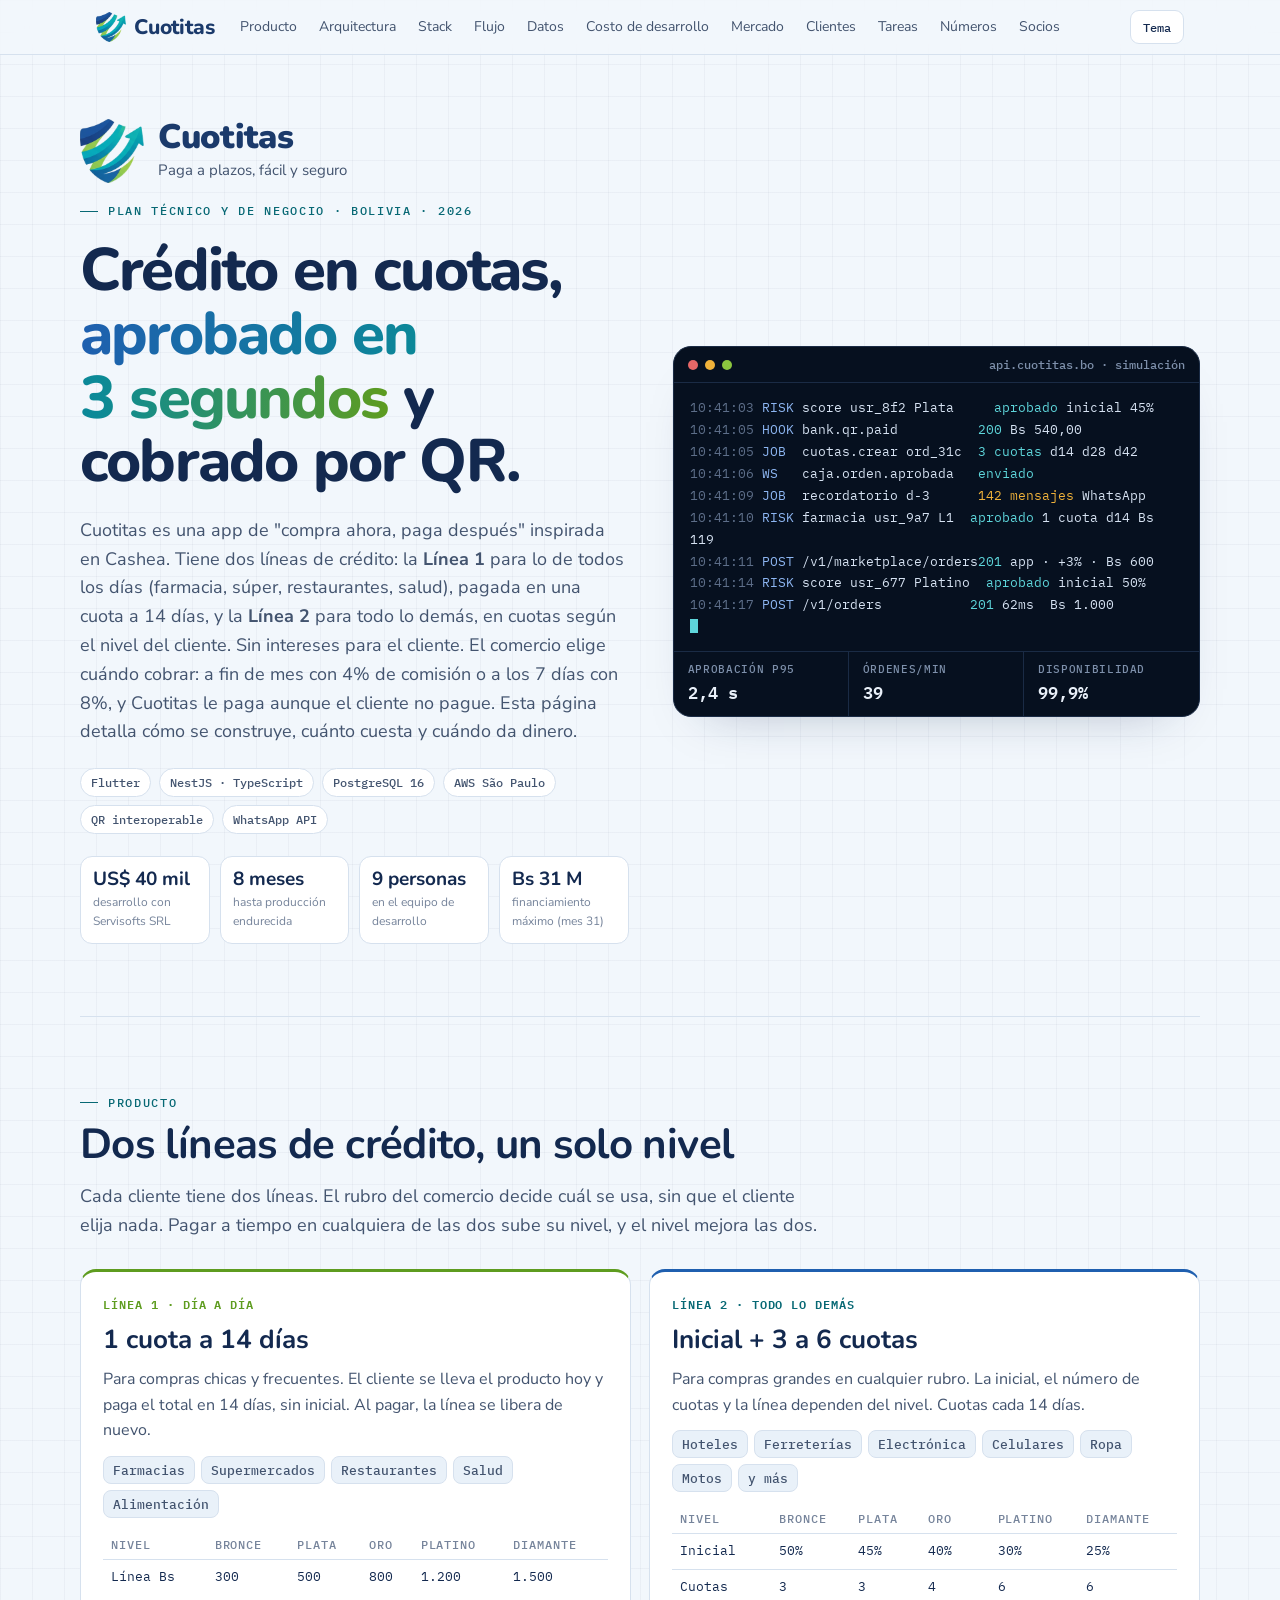
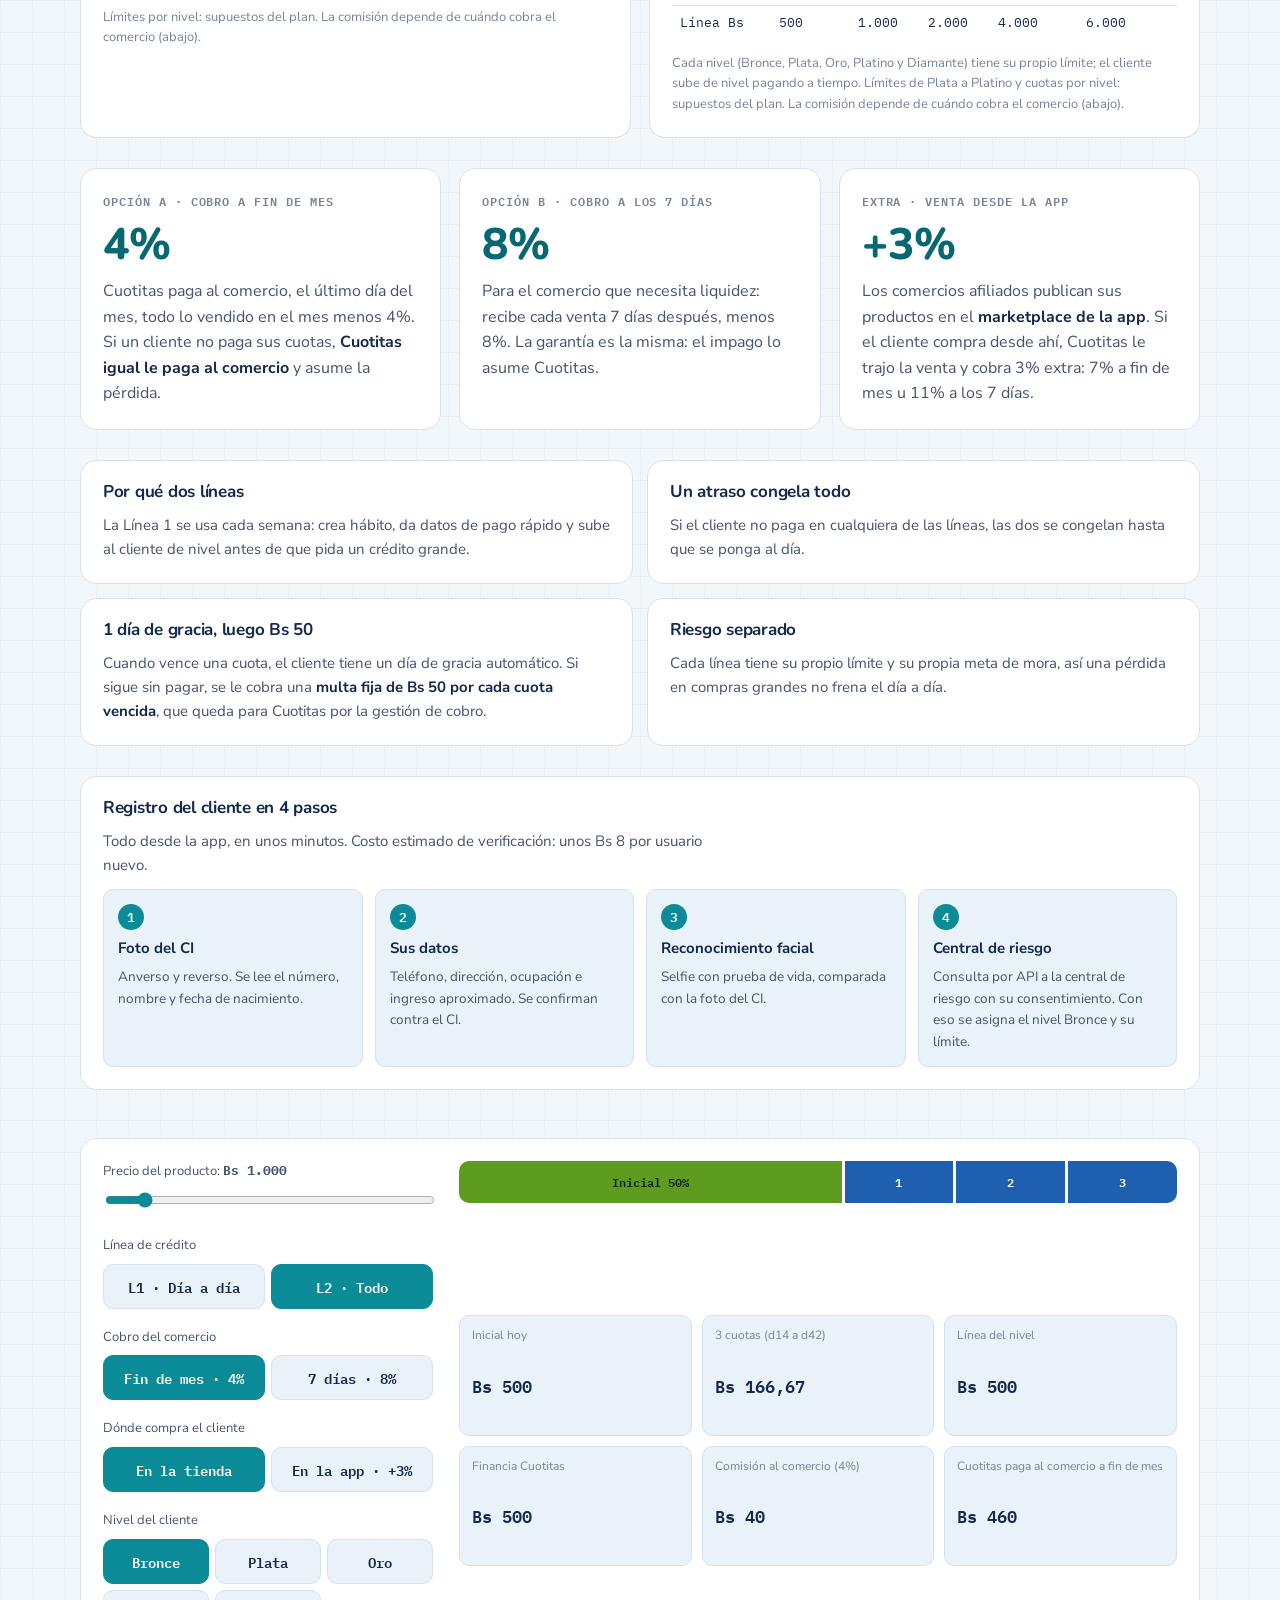
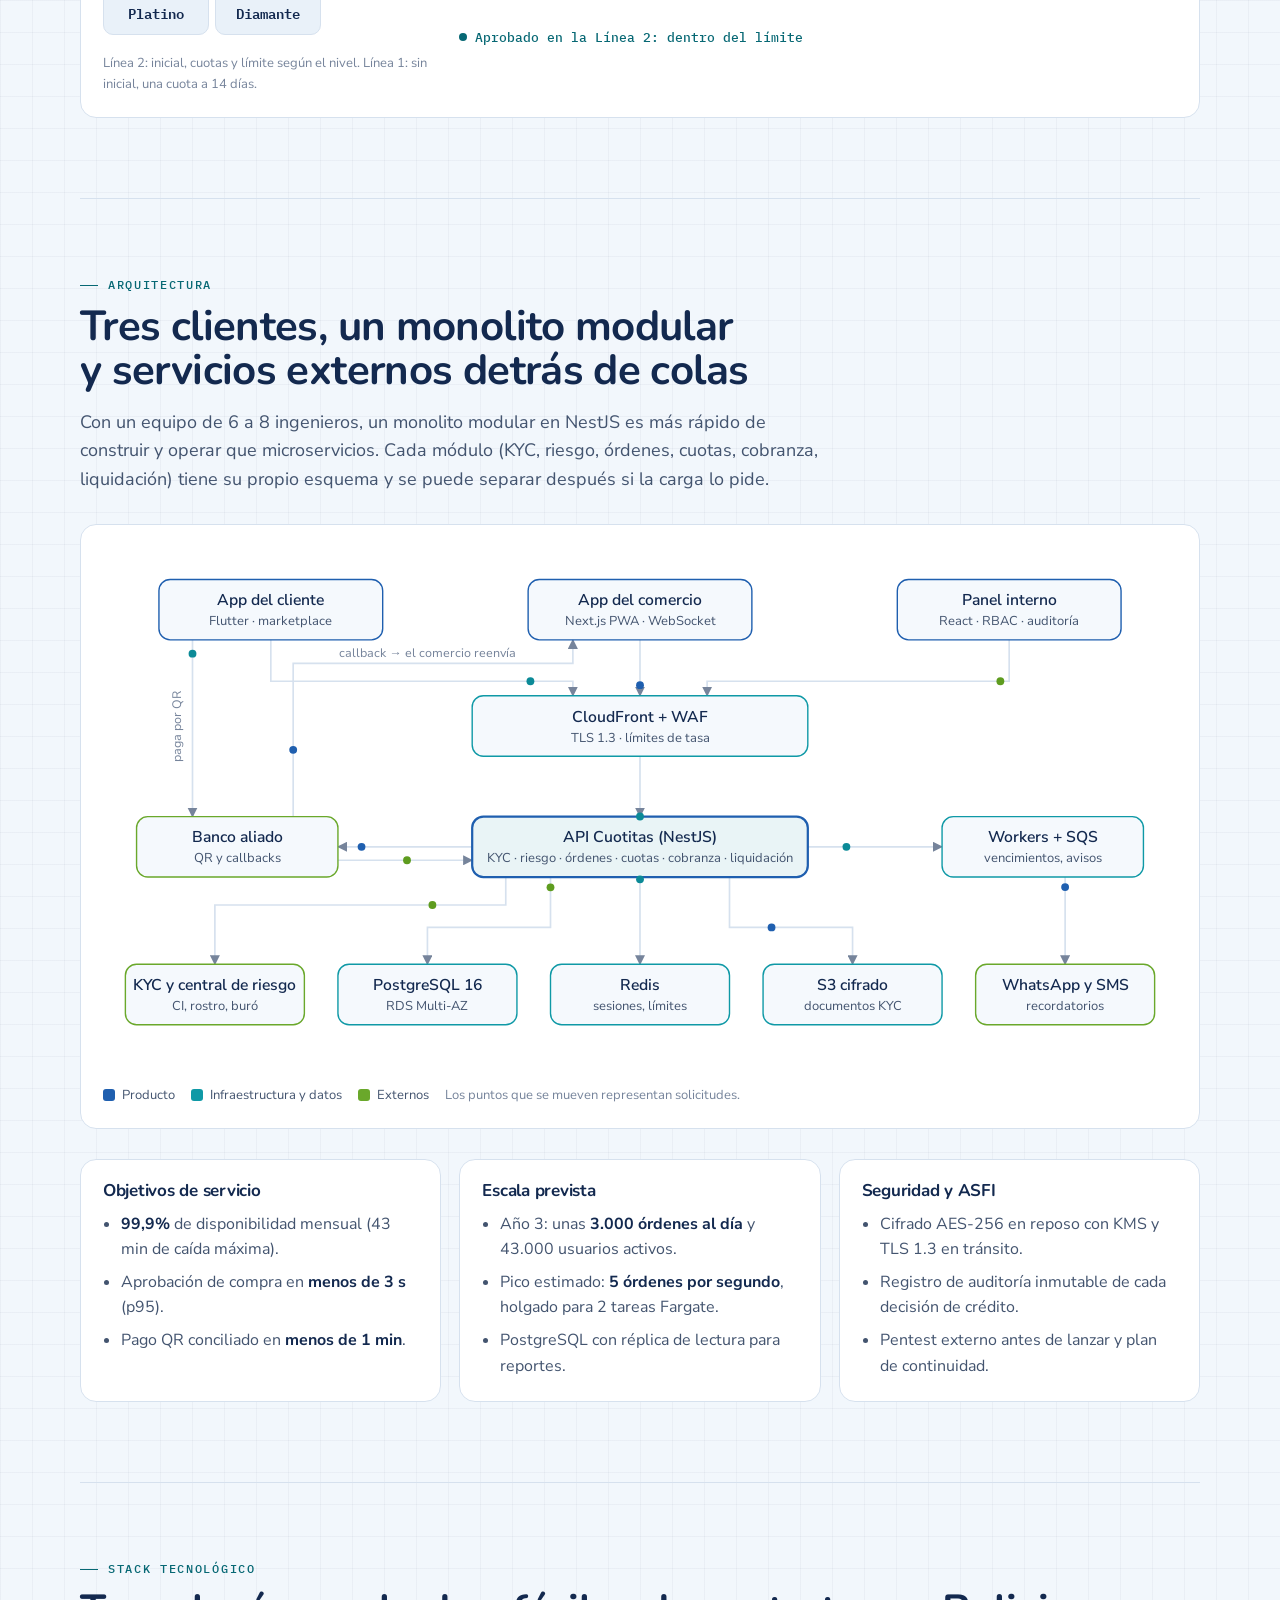
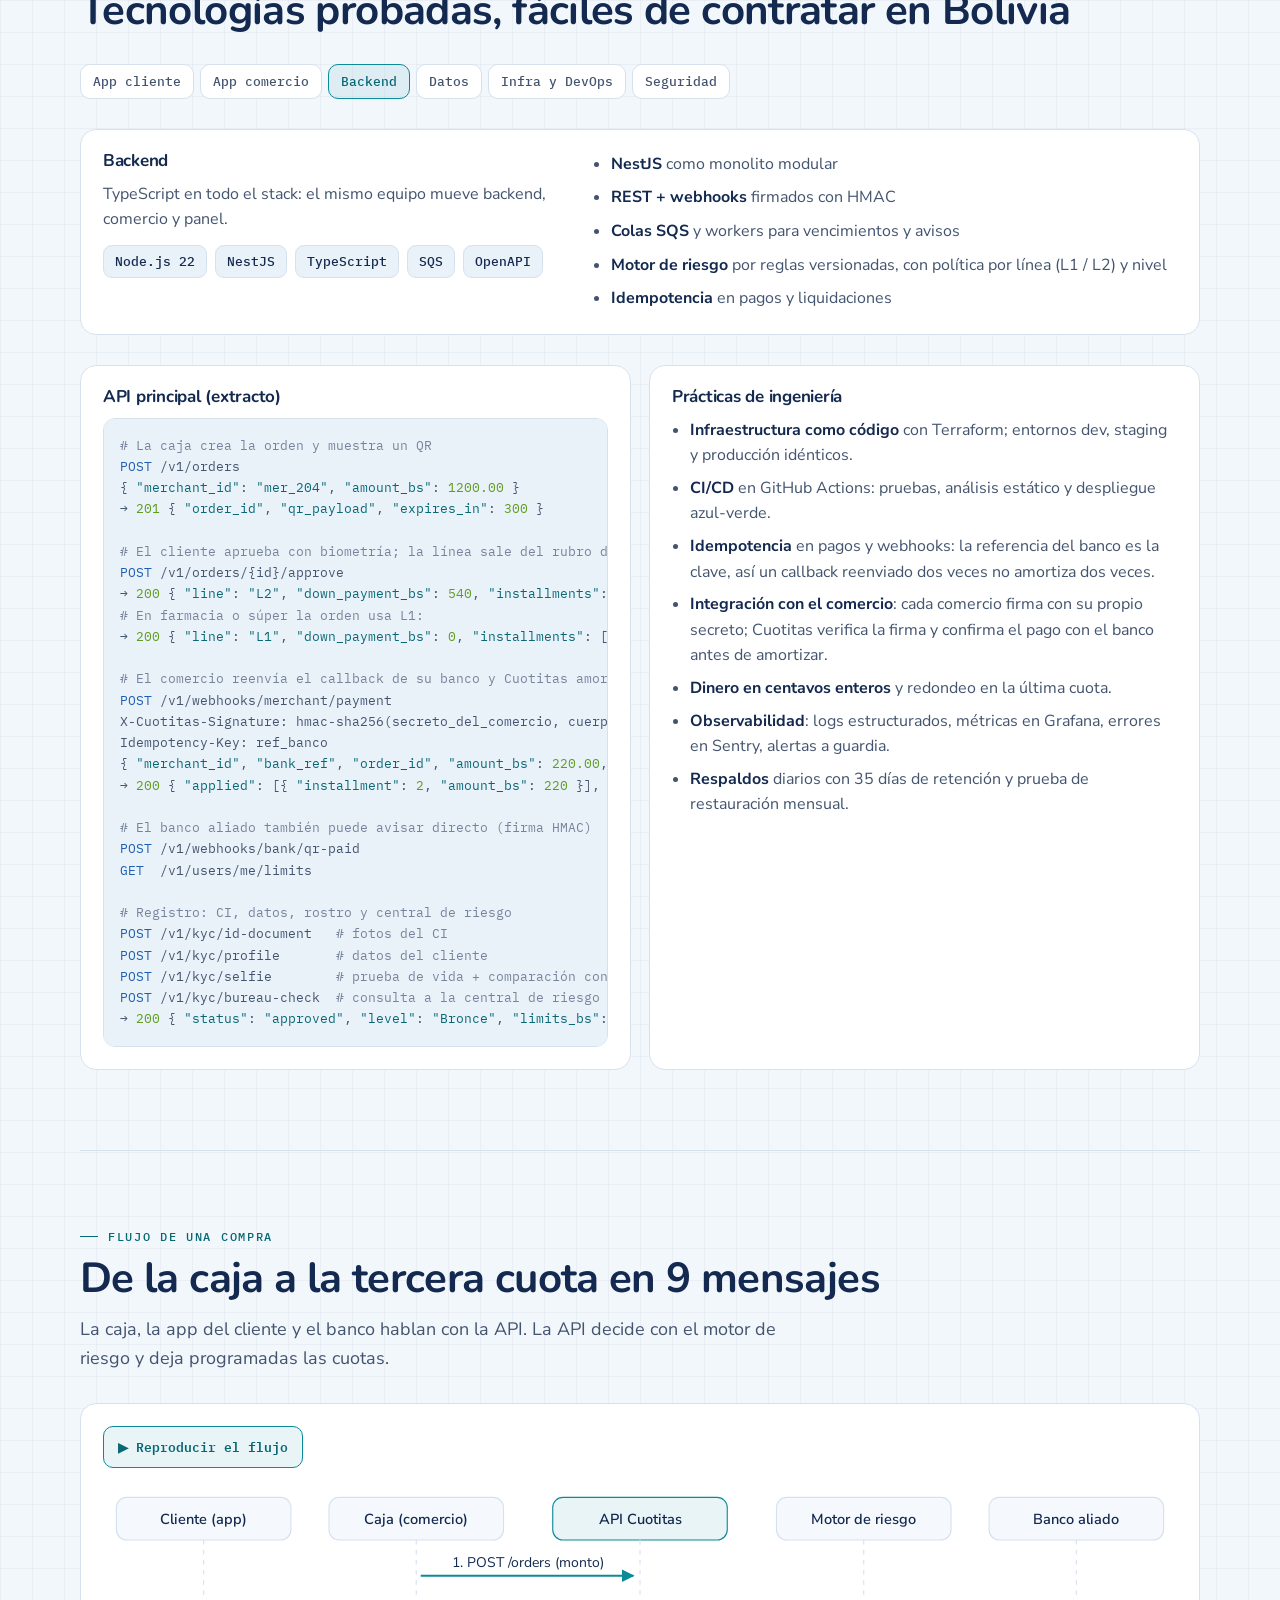
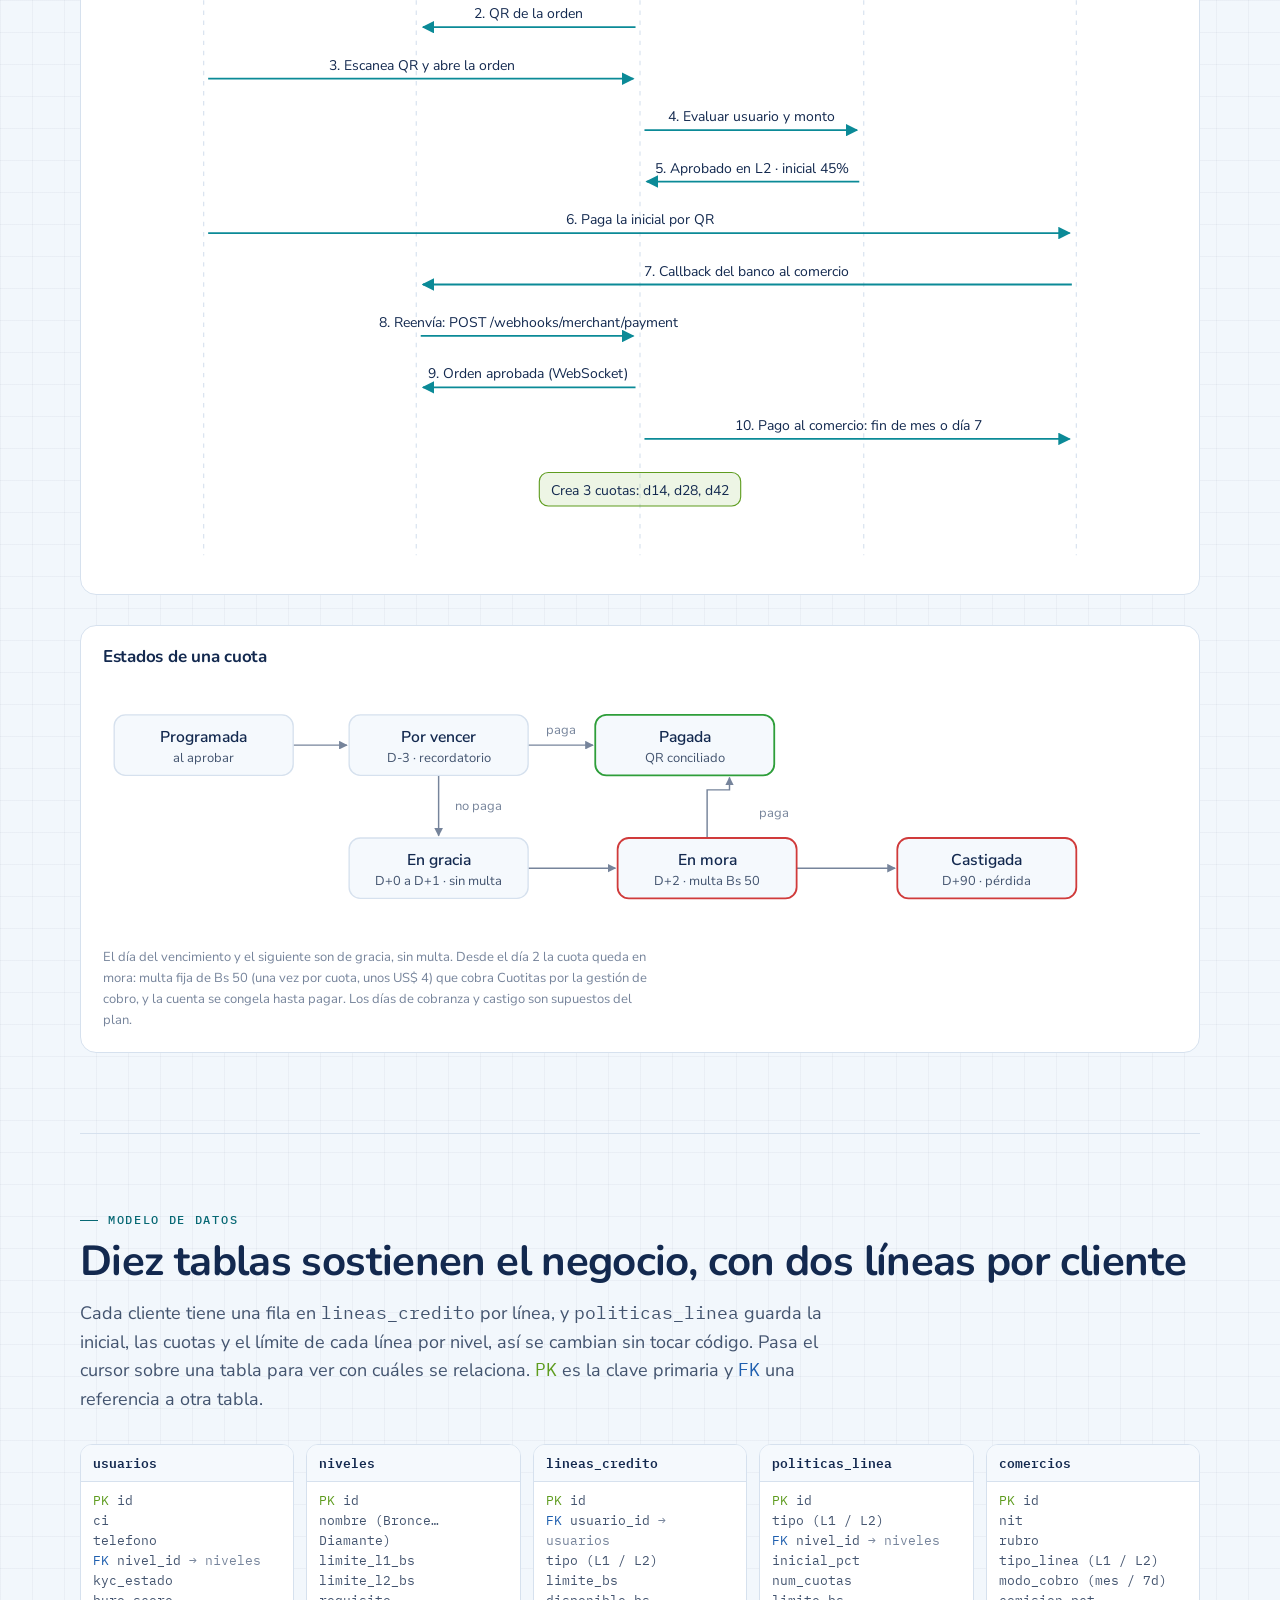
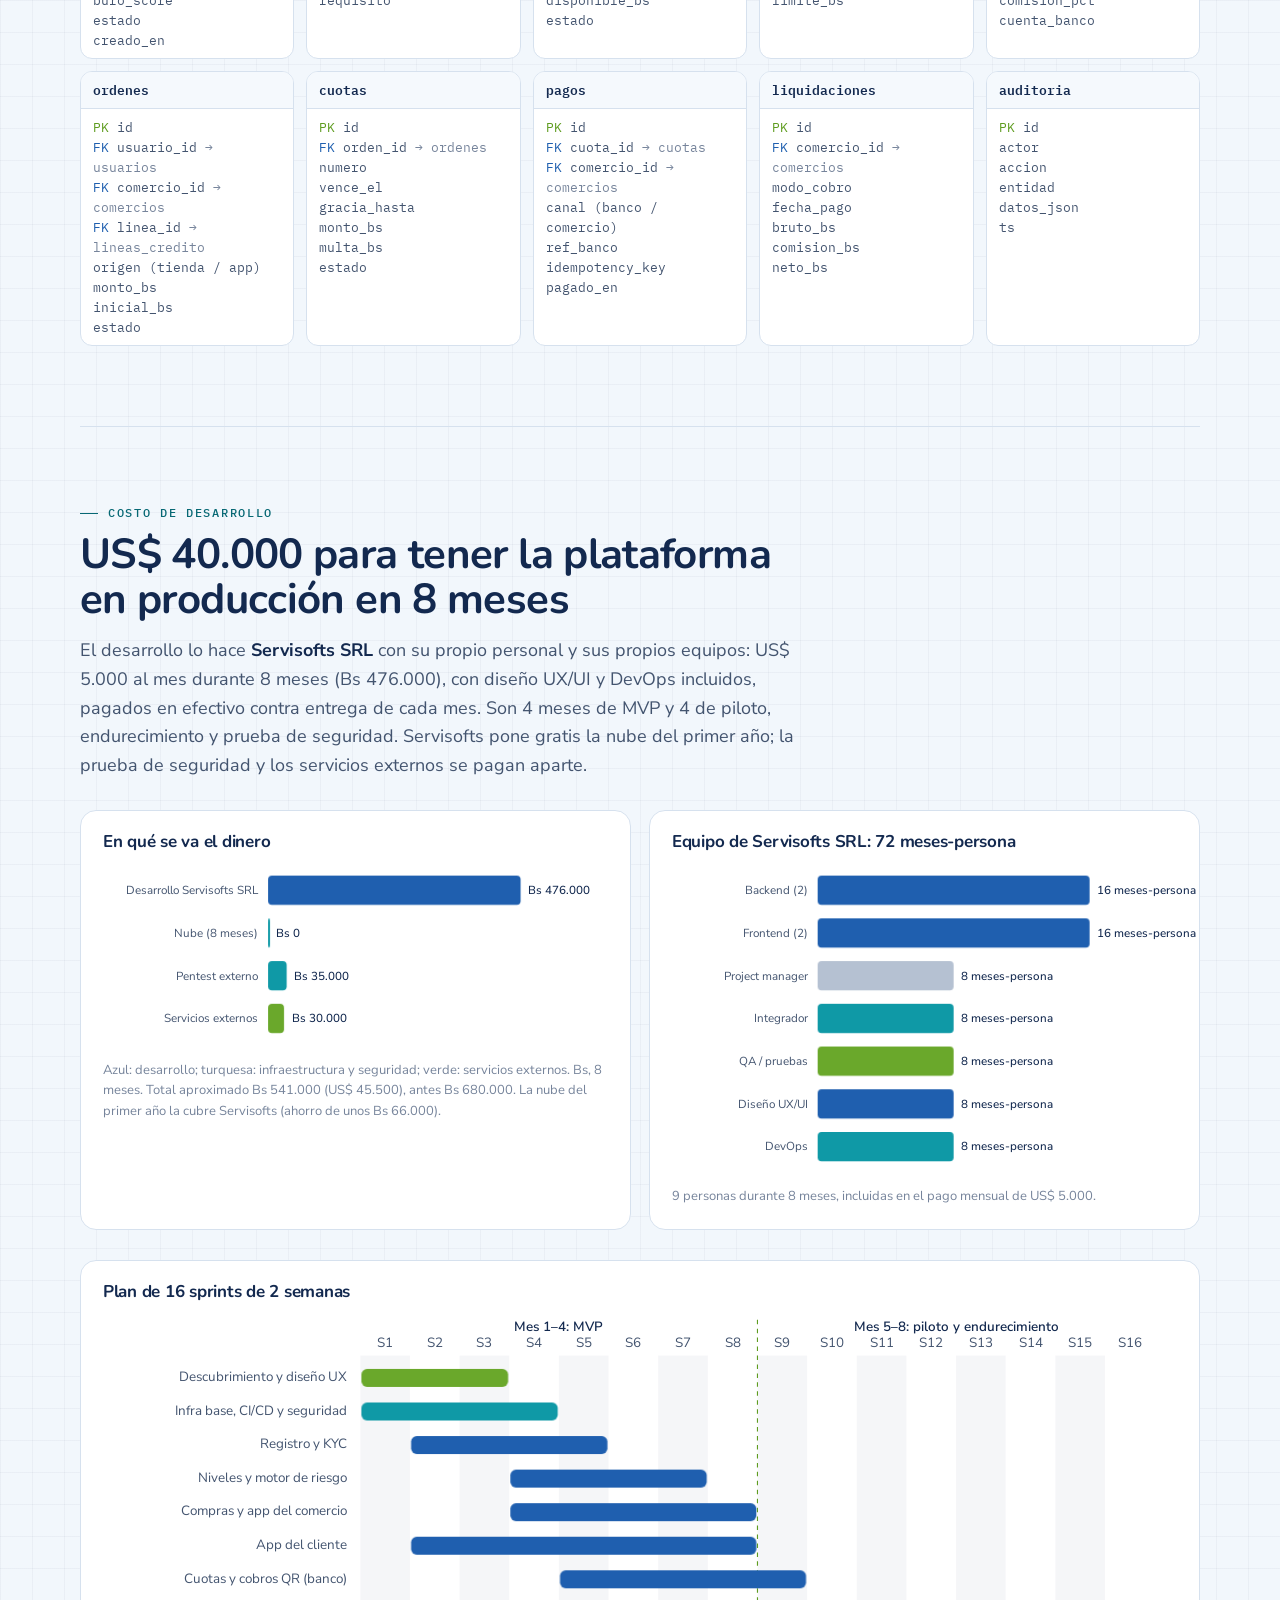
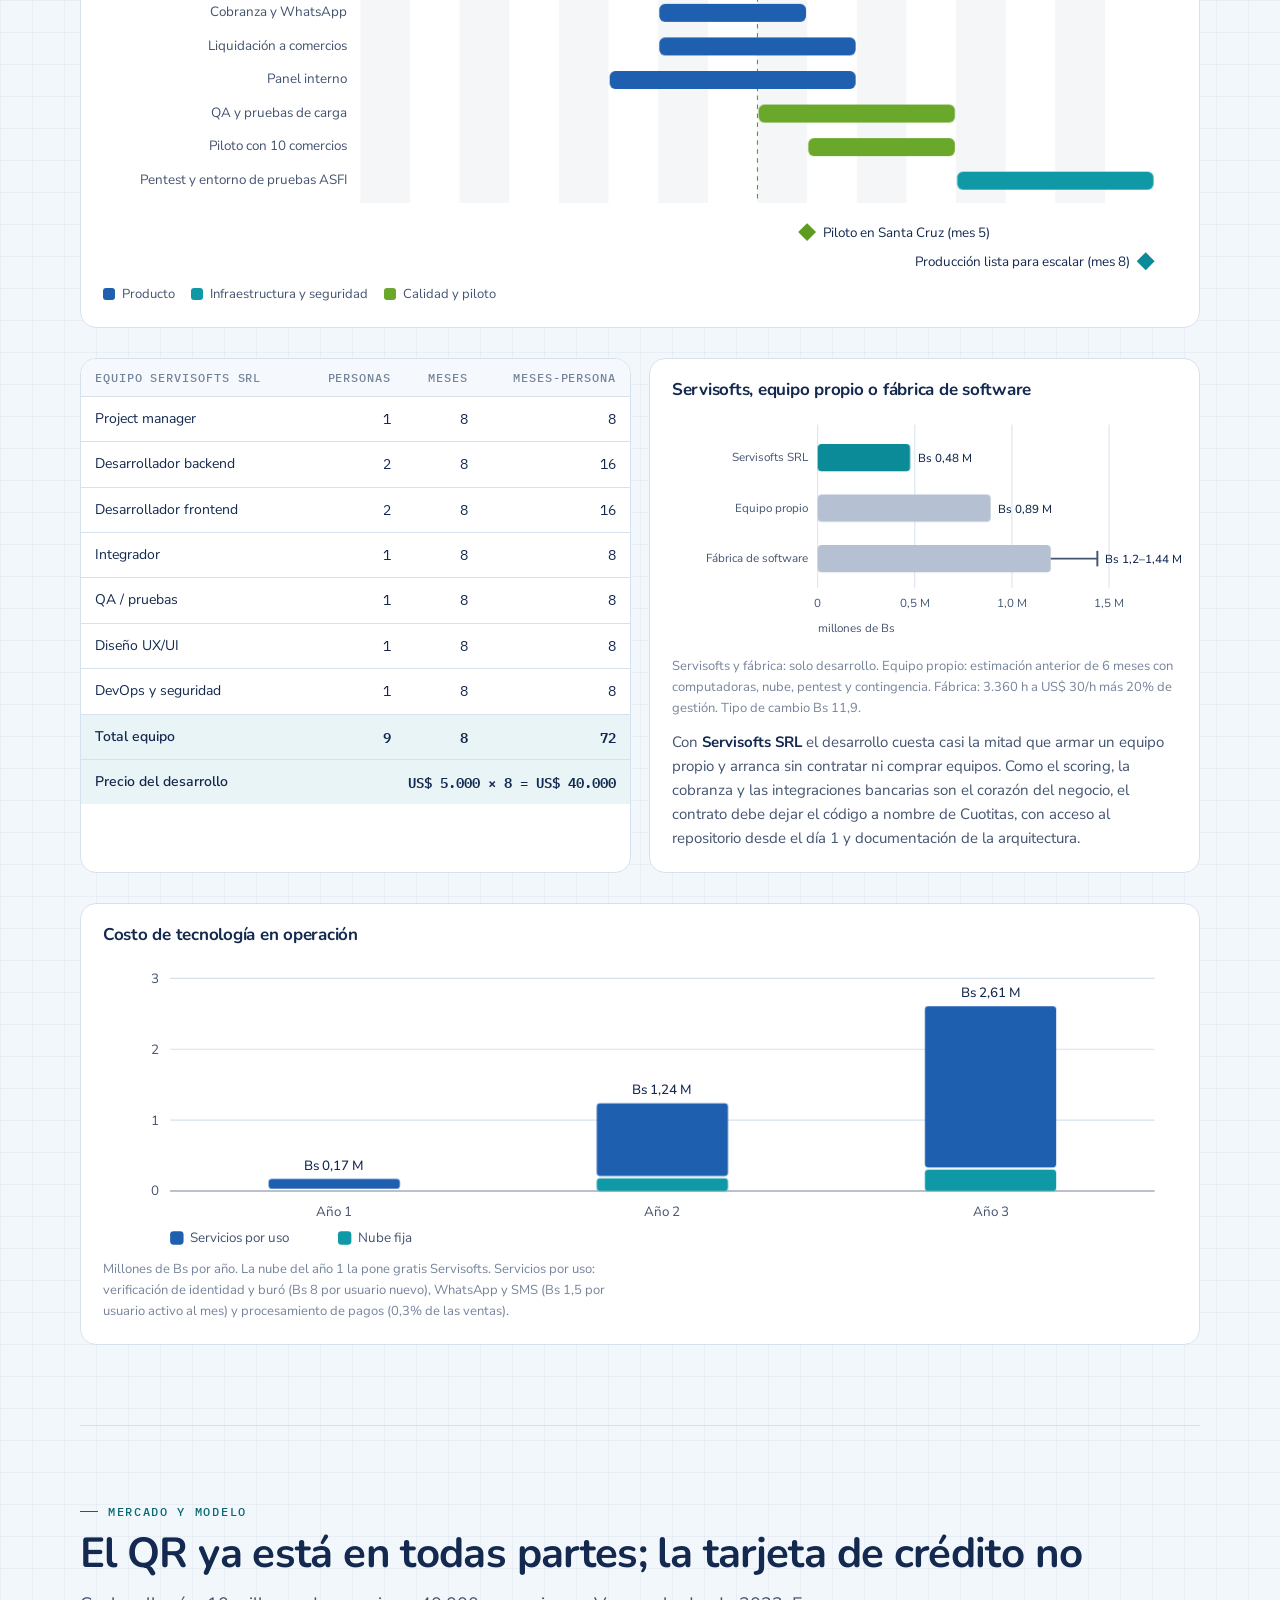
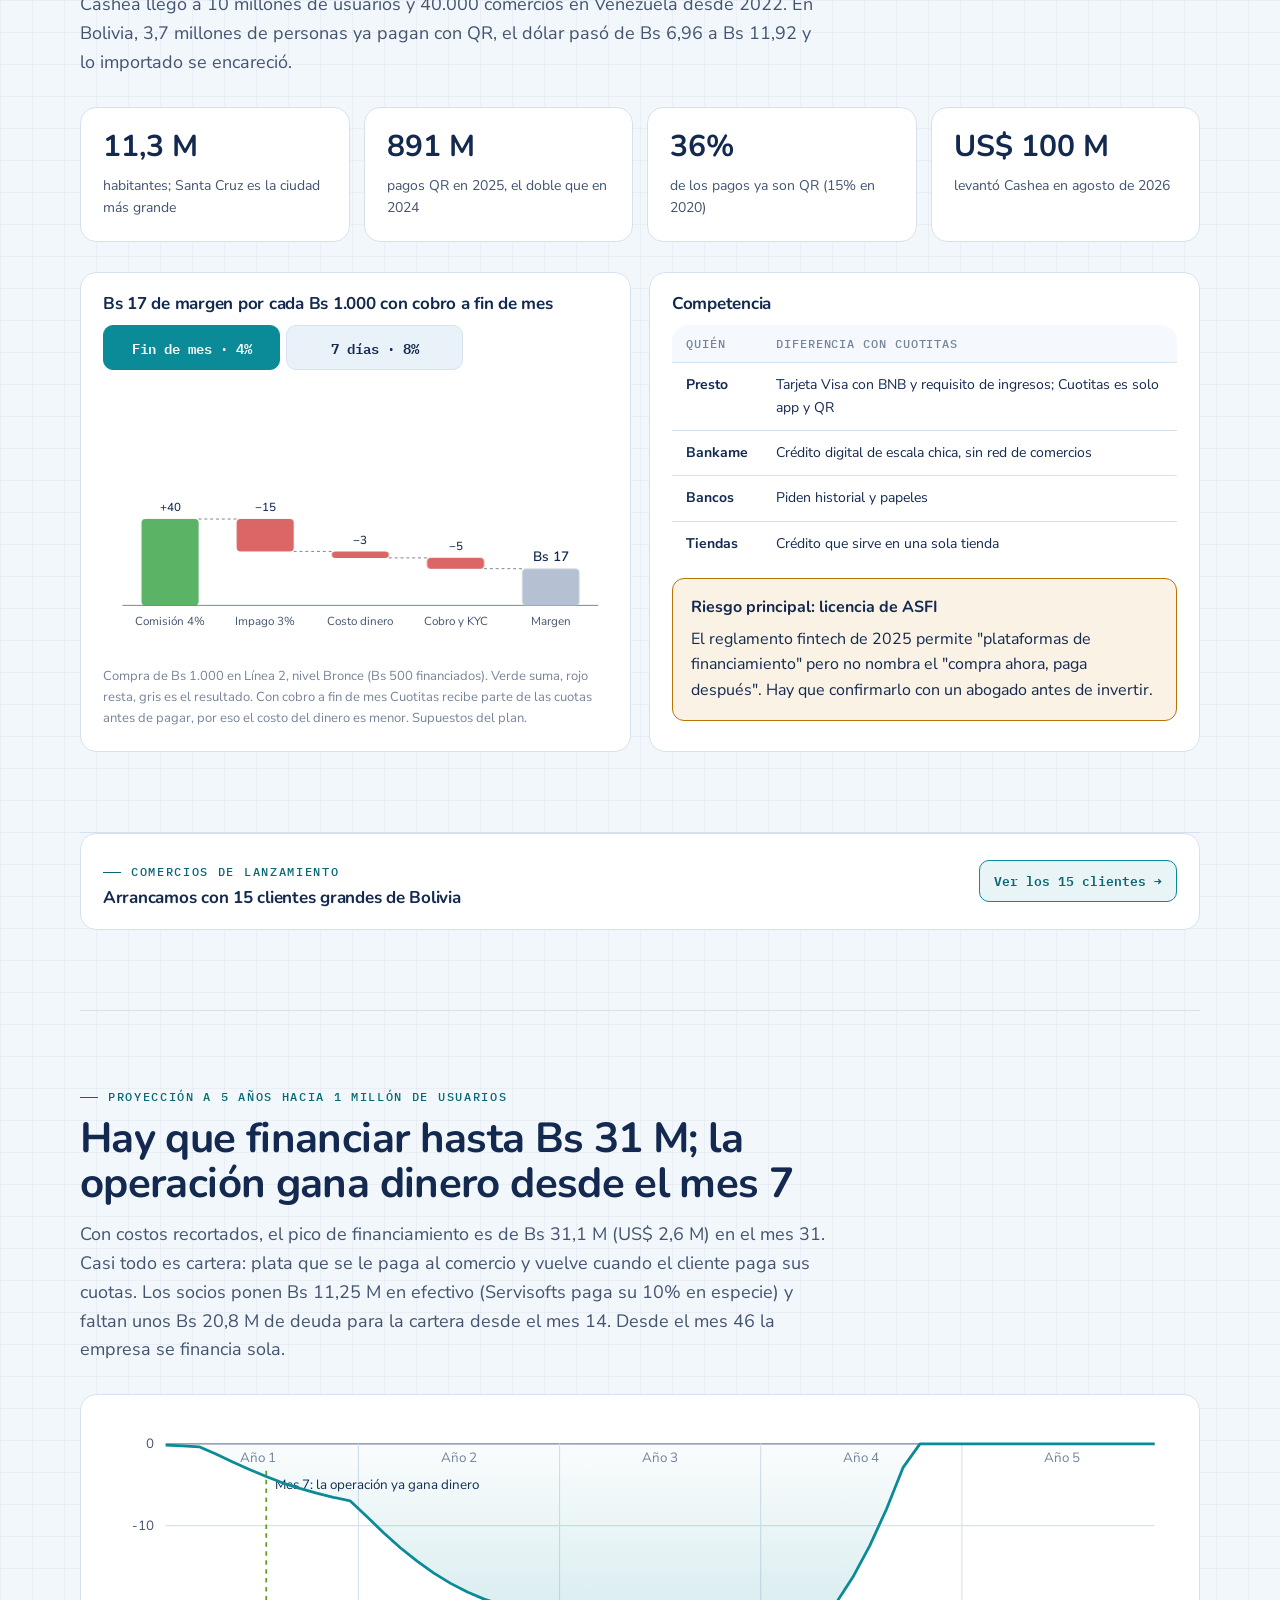
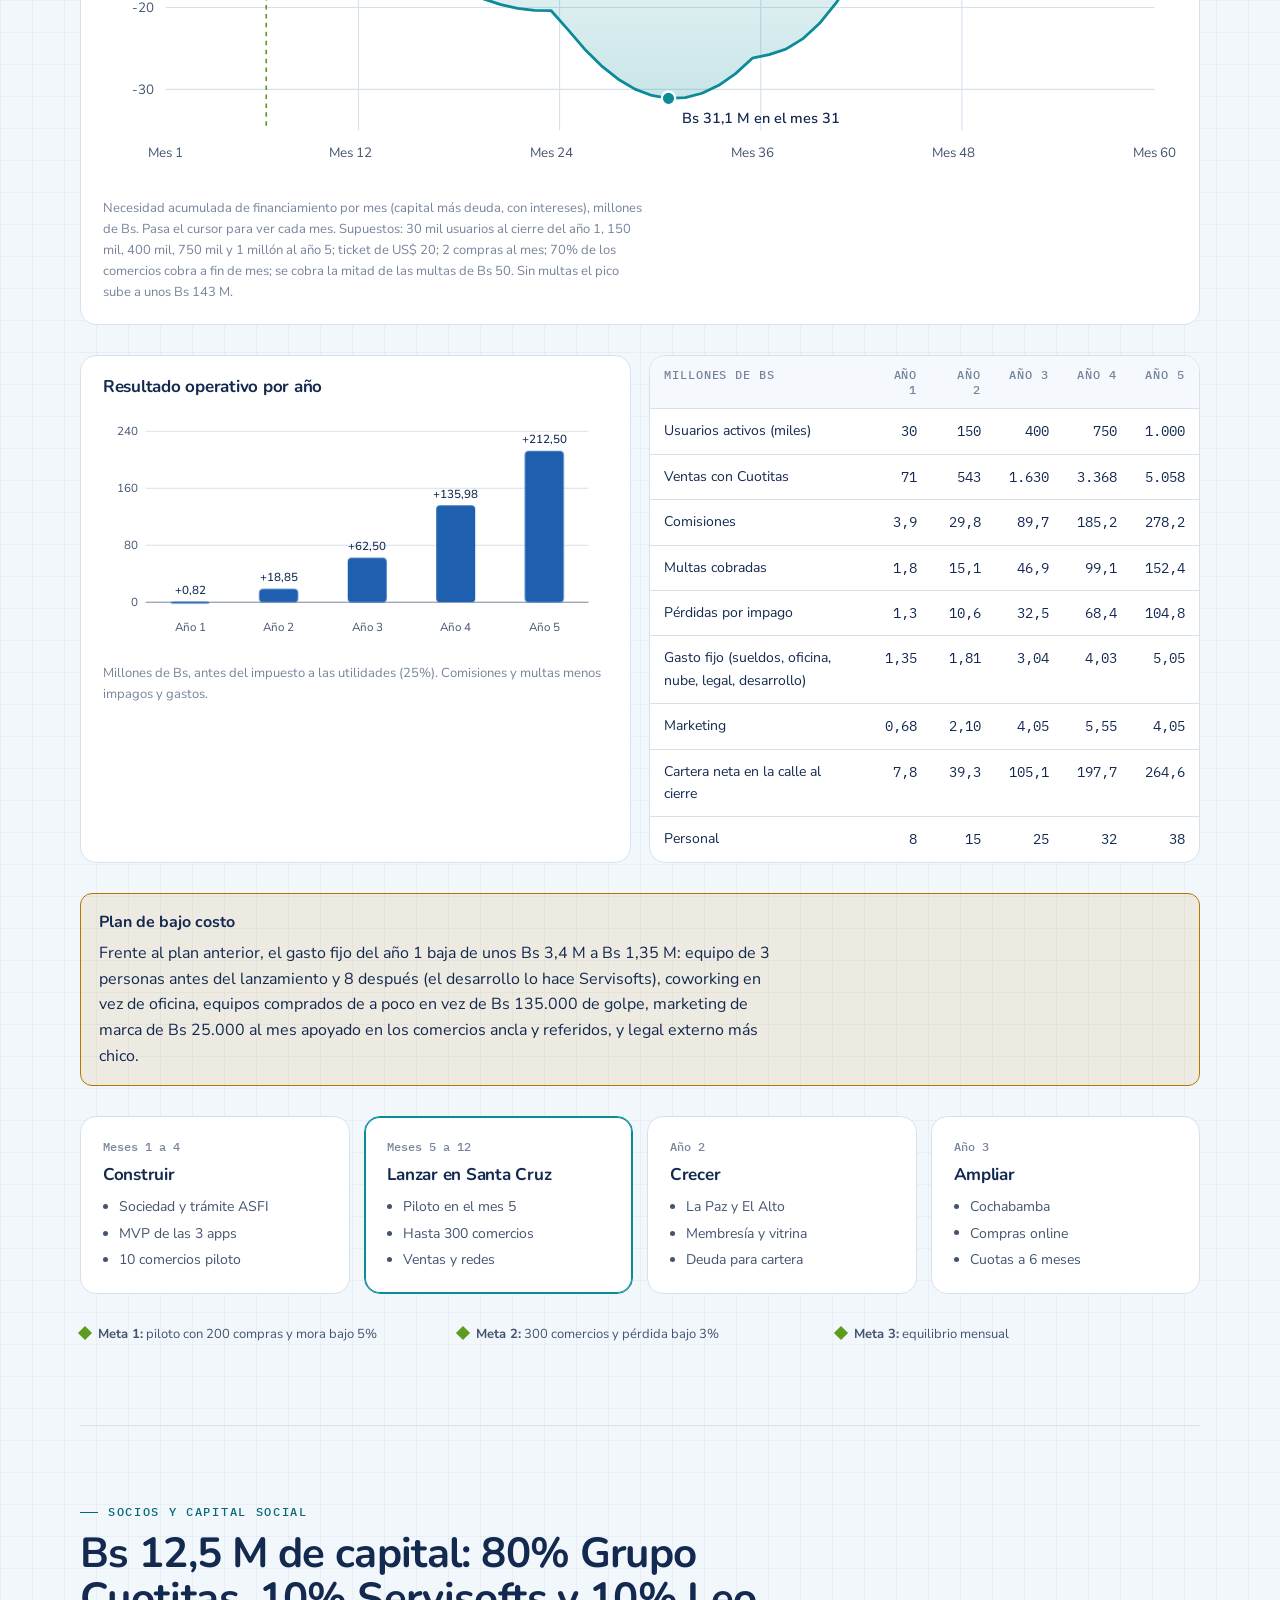
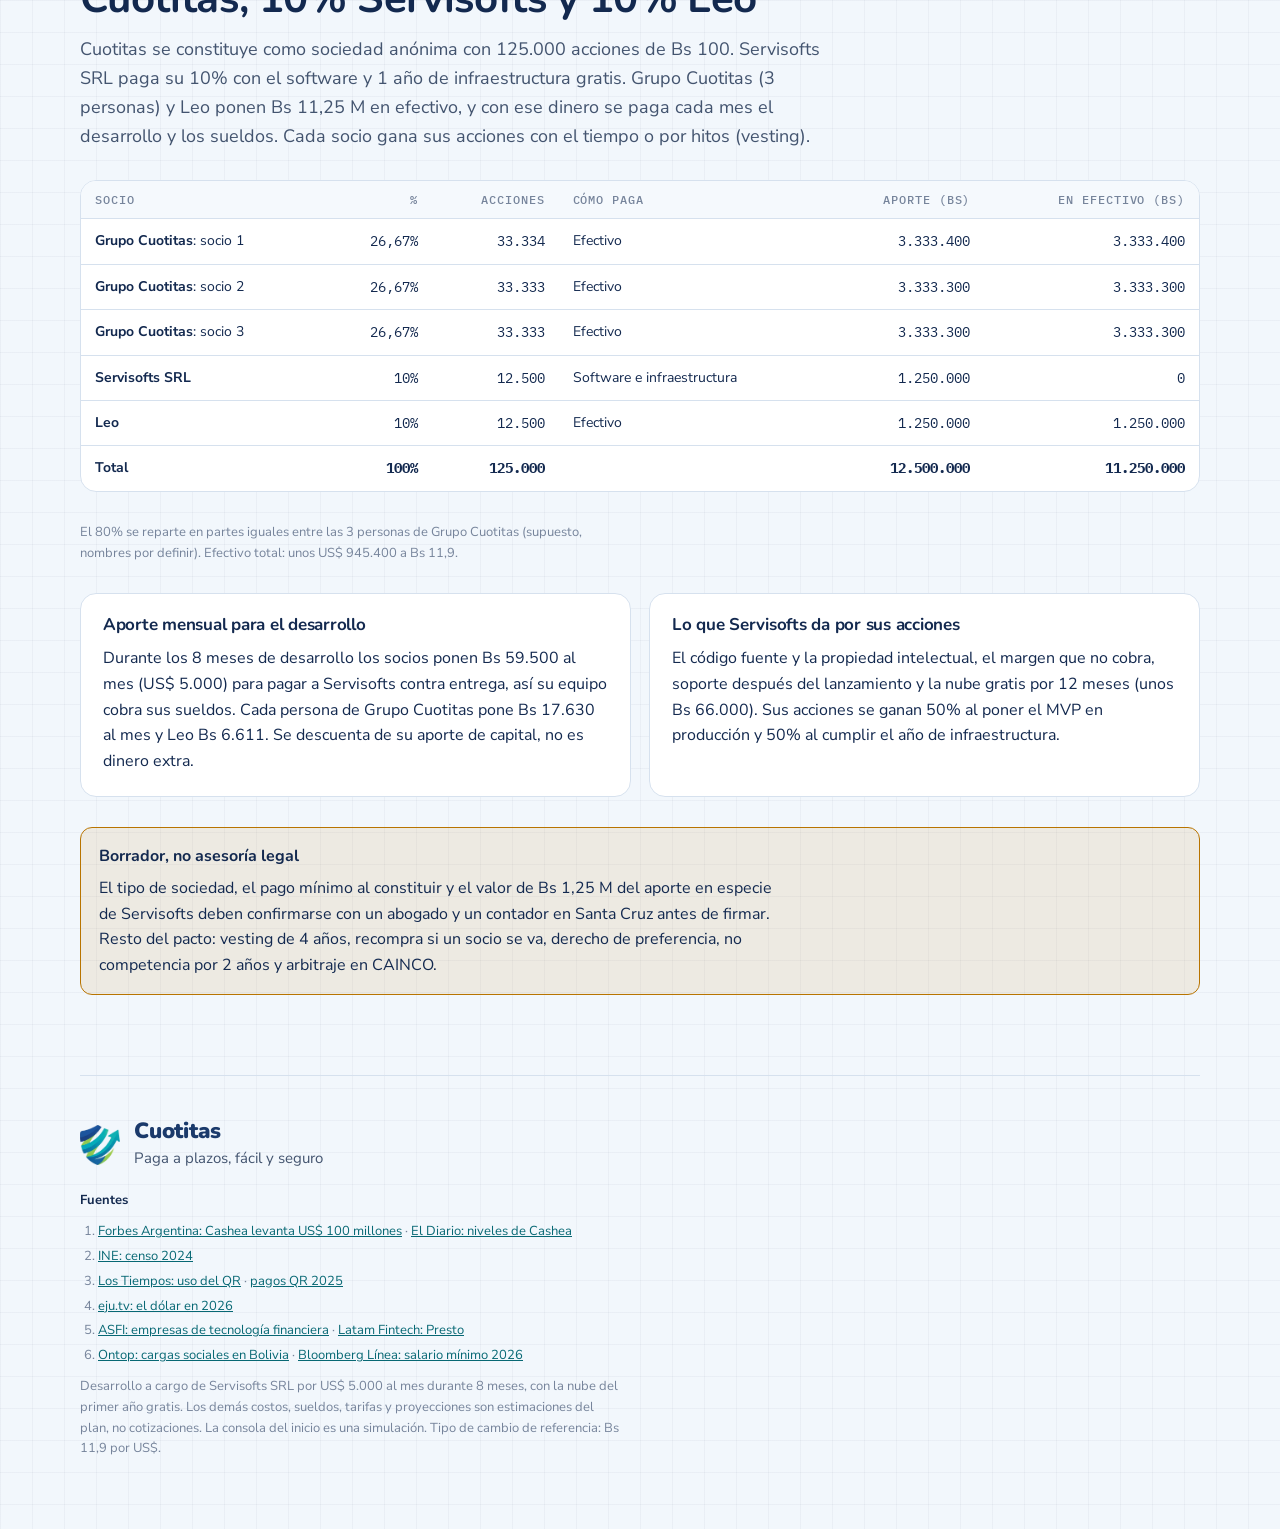
==== commit 11b04396: "Merge main" ====
--- a/index.html
+++ b/index.html
@@ -42,10 +42,10 @@
     <p class="lead">Cuotitas es una app de "compra ahora, paga después" inspirada en Cashea. Tiene dos líneas de crédito: la <b>Línea 1</b> para lo de todos los días (farmacia, súper, restaurantes, salud), pagada en una cuota a 14 días, y la <b>Línea 2</b> para todo lo demás, en cuotas según el nivel del cliente. Sin intereses para el cliente. El comercio elige cuándo cobrar: a fin de mes con 4% de comisión o a los 7 días con 8%, y Cuotitas le paga aunque el cliente no pague. Esta página detalla cómo se construye, cuánto cuesta y cuándo da dinero.</p>
     <div class="chips"><span class="chip">Flutter</span><span class="chip">NestJS · TypeScript</span><span class="chip">PostgreSQL 16</span><span class="chip">AWS São Paulo</span><span class="chip">QR interoperable</span><span class="chip">WhatsApp API</span></div>
     <div class="kpis">
-      <div class="kpi"><b class="num" data-count="48" data-pre="US$ " data-suf=" mil">US$ 48 mil</b><span>desarrollo con Servisofts SRL</span></div>
+      <div class="kpi"><b class="num" data-count="40" data-pre="US$ " data-suf=" mil">US$ 40 mil</b><span>desarrollo con Servisofts SRL</span></div>
       <div class="kpi"><b class="num">8 meses</b><span>hasta producción endurecida</span></div>
       <div class="kpi"><b class="num">9 personas</b><span>en el equipo de desarrollo</span></div>
-      <div class="kpi"><b class="num">Bs 12,5 M</b><span>capital total del plan</span></div>
+      <div class="kpi"><b class="num">Bs 31 M</b><span>financiamiento máximo (mes 31)</span></div>
     </div>
   </div>
   <div class="console" aria-label="Simulación de eventos de la API de Cuotitas">
@@ -254,19 +254,19 @@
 <section id="costo">
   <header class="rv">
     <span class="eyebrow">Costo de desarrollo</span>
-    <h2>US$ 48.000 para tener la plataforma en producción en 8 meses</h2>
-    <p class="lead">El desarrollo lo hace <b style="color:var(--ink)">Servisofts SRL</b> con su propio personal y sus propios equipos: US$ 6.000 al mes durante 8 meses (unos Bs 571.000), con diseño UX/UI y DevOps incluidos. Son 4 meses de MVP y 4 de piloto, endurecimiento y prueba de seguridad. La nube, el pentest y los servicios externos se pagan aparte.</p>
+    <h2>US$ 40.000 para tener la plataforma en producción en 8 meses</h2>
+    <p class="lead">El desarrollo lo hace <b style="color:var(--ink)">Servisofts SRL</b> con su propio personal y sus propios equipos: US$ 5.000 al mes durante 8 meses (Bs 476.000), con diseño UX/UI y DevOps incluidos, pagados en efectivo contra entrega de cada mes. Son 4 meses de MVP y 4 de piloto, endurecimiento y prueba de seguridad. Servisofts pone gratis la nube del primer año; la prueba de seguridad y los servicios externos se pagan aparte.</p>
   </header>
   <div class="grid2">
     <div class="card rv">
       <h3>En qué se va el dinero</h3>
       <svg class="chart" id="devcost" viewBox="0 0 520 190" role="img" aria-label="Costo de desarrollo por rubro"></svg>
-      <p class="note">Azul: desarrollo; turquesa: infraestructura y seguridad; verde: servicios externos. Bs, 8 meses. Total aproximado Bs 680.000 (US$ 57.000). La nube de 8 meses se calcula con el mismo gasto mensual del plan anterior.</p>
+      <p class="note">Azul: desarrollo; turquesa: infraestructura y seguridad; verde: servicios externos. Bs, 8 meses. Total aproximado Bs 541.000 (US$ 45.500), antes Bs 680.000. La nube del primer año la cubre Servisofts (ahorro de unos Bs 66.000).</p>
     </div>
     <div class="card rv">
       <h3>Equipo de Servisofts SRL: 72 meses-persona</h3>
       <svg class="chart" id="effort" viewBox="0 0 520 320" role="img" aria-label="Meses-persona por rol"></svg>
-      <p class="note">9 personas durante 8 meses, incluidas en el pago mensual de US$ 6.000.</p>
+      <p class="note">9 personas durante 8 meses, incluidas en el pago mensual de US$ 5.000.</p>
     </div>
   </div>
   <div class="card rv">
@@ -286,19 +286,19 @@
         <tr><td>Diseño UX/UI</td><td class="r">1</td><td class="r">8</td><td class="r">8</td></tr>
         <tr><td>DevOps y seguridad</td><td class="r">1</td><td class="r">8</td><td class="r">8</td></tr>
         <tr class="tot"><td>Total equipo</td><td class="r">9</td><td class="r">8</td><td class="r">72</td></tr>
-        <tr class="tot"><td>Precio del desarrollo</td><td class="r" colspan="3">US$ 6.000 × 8 = US$ 48.000</td></tr>
+        <tr class="tot"><td>Precio del desarrollo</td><td class="r" colspan="3">US$ 5.000 × 8 = US$ 40.000</td></tr>
       </tbody></table></div>
     <div class="card rv">
       <h3>Servisofts, equipo propio o fábrica de software</h3>
       <svg class="chart" id="vs" viewBox="0 0 520 240" role="img" aria-label="Comparación de costo: Servisofts SRL, equipo propio y fábrica de software"></svg>
       <p class="note">Servisofts y fábrica: solo desarrollo. Equipo propio: estimación anterior de 6 meses con computadoras, nube, pentest y contingencia. Fábrica: 3.360 h a US$ 30/h más 20% de gestión. Tipo de cambio Bs 11,9.</p>
-      <p style="color:var(--ink-2);font-size:15px">Con <b style="color:var(--ink)">Servisofts SRL</b> el desarrollo cuesta un tercio menos que armar un equipo propio y arranca sin contratar ni comprar equipos. Como el scoring, la cobranza y las integraciones bancarias son el corazón del negocio, el contrato debe dejar el código a nombre de Cuotitas, con acceso al repositorio desde el día 1 y documentación de la arquitectura.</p>
+      <p style="color:var(--ink-2);font-size:15px">Con <b style="color:var(--ink)">Servisofts SRL</b> el desarrollo cuesta casi la mitad que armar un equipo propio y arranca sin contratar ni comprar equipos. Como el scoring, la cobranza y las integraciones bancarias son el corazón del negocio, el contrato debe dejar el código a nombre de Cuotitas, con acceso al repositorio desde el día 1 y documentación de la arquitectura.</p>
     </div>
   </div>
   <div class="card rv">
     <h3>Costo de tecnología en operación</h3>
     <svg class="chart" id="techrun" viewBox="0 0 960 260" role="img" aria-label="Costo anual de tecnología: nube fija y servicios por uso"></svg>
-    <p class="note">Millones de Bs por año. Servicios por uso: verificación de identidad y buró (Bs 8 por usuario nuevo), WhatsApp y SMS (Bs 1,5 por usuario activo al mes) y procesamiento de pagos (0,3% de las ventas).</p>
+    <p class="note">Millones de Bs por año. La nube del año 1 la pone gratis Servisofts. Servicios por uso: verificación de identidad y buró (Bs 8 por usuario nuevo), WhatsApp y SMS (Bs 1,5 por usuario activo al mes) y procesamiento de pagos (0,3% de las ventas).</p>
   </div>
 </section>
 
@@ -350,31 +350,33 @@
 <!-- NÚMEROS -->
 <section id="numeros">
   <header class="rv">
-    <span class="eyebrow">Proyección a 3 años</span>
-    <h2>Hasta Bs 10,9 M antes de generar caja; ganancia operativa desde el mes 20</h2>
-    <p class="lead">Unos Bs 8 M del capital quedan prestados en la cartera y vuelven. Con 15% de colchón, la meta es levantar Bs 12,5 M: semilla de Bs 6 M y Serie A de Bs 6,5 M, más deuda para la cartera desde el año 2.</p>
+    <span class="eyebrow">Proyección a 5 años hacia 1 millón de usuarios</span>
+    <h2>Hay que financiar hasta Bs 31 M; la operación gana dinero desde el mes 7</h2>
+    <p class="lead">Con costos recortados, el pico de financiamiento es de Bs 31,1 M (US$ 2,6 M) en el mes 31. Casi todo es cartera: plata que se le paga al comercio y vuelve cuando el cliente paga sus cuotas. Los socios ponen Bs 11,25 M en efectivo (Servisofts paga su 10% en especie) y faltan unos Bs 20,8 M de deuda para la cartera desde el mes 14. Desde el mes 46 la empresa se financia sola.</p>
   </header>
   <div class="card rv">
-    <svg class="chart" id="cash" viewBox="0 0 960 330" role="img" aria-label="Caja acumulada: mínimo de Bs 10,9 M en el mes 26"></svg>
-    <p class="note">Caja acumulada por mes, millones de Bs, incluida la parte de la cartera pagada con capital propio. Pasa el cursor para ver cada mes. Escenario base, estimación propia, recalculada con el desarrollo de Servisofts (Bs 680.000 en los meses 1 a 8) y el piloto en el mes 5: la operación del plan anterior se corre un mes.</p>
+    <svg class="chart" id="cash" viewBox="0 0 960 330" role="img" aria-label="Necesidad de financiamiento: máximo de Bs 31,1 M en el mes 31"></svg>
+    <p class="note">Necesidad acumulada de financiamiento por mes (capital más deuda, con intereses), millones de Bs. Pasa el cursor para ver cada mes. Supuestos: 30 mil usuarios al cierre del año 1, 150 mil, 400 mil, 750 mil y 1 millón al año 5; ticket de US$ 20; 2 compras al mes; 70% de los comercios cobra a fin de mes; se cobra la mitad de las multas de Bs 50. Sin multas el pico sube a unos Bs 143 M.</p>
   </div>
   <div class="grid2">
     <div class="card rv"><h3>Resultado operativo por año</h3>
-      <svg class="chart" id="annual" viewBox="0 0 520 250" role="img" aria-label="Resultado operativo: -2,53, -0,69 y 8,93 millones de Bs"></svg>
-      <p class="note">Millones de Bs, antes del impuesto a las utilidades (25%). La tabla de indicadores es la del plan base con piloto en el mes 4; con el piloto en el mes 5 cada cifra llega más o menos un mes después.</p></div>
+      <svg class="chart" id="annual" viewBox="0 0 520 250" role="img" aria-label="Resultado operativo: 0,8, 18,9, 62,5, 136 y 212,5 millones de Bs"></svg>
+      <p class="note">Millones de Bs, antes del impuesto a las utilidades (25%). Comisiones y multas menos impagos y gastos.</p></div>
     <div class="tbl rv"><table>
-      <thead><tr><th>Millones de Bs</th><th class="r">Año 1</th><th class="r">Año 2</th><th class="r">Año 3</th></tr></thead>
+      <thead><tr><th>Millones de Bs</th><th class="r">Año 1</th><th class="r">Año 2</th><th class="r">Año 3</th><th class="r">Año 4</th><th class="r">Año 5</th></tr></thead>
       <tbody>
-        <tr><td>Comercios al cierre</td><td class="r">300</td><td class="r">900</td><td class="r">1.500</td></tr>
-        <tr><td>Usuarios activos</td><td class="r">5.400</td><td class="r">22.500</td><td class="r">42.900</td></tr>
-        <tr><td>Ventas con Cuotitas</td><td class="r">24,5</td><td class="r">187,3</td><td class="r">445,8</td></tr>
-        <tr><td>Ingresos netos</td><td class="r">1,13</td><td class="r">11,01</td><td class="r">29,96</td></tr>
-        <tr><td>Pérdidas por impago</td><td class="r">0,49</td><td class="r">3,09</td><td class="r">6,69</td></tr>
-        <tr><td>Sueldos con cargas</td><td class="r">2,19</td><td class="r">3,68</td><td class="r">5,47</td></tr>
-        <tr><td>Marketing</td><td class="r">0,60</td><td class="r">1,80</td><td class="r">2,64</td></tr>
-        <tr><td>Personal</td><td class="r">18</td><td class="r">28</td><td class="r">41</td></tr>
+        <tr><td>Usuarios activos (miles)</td><td class="r">30</td><td class="r">150</td><td class="r">400</td><td class="r">750</td><td class="r">1.000</td></tr>
+        <tr><td>Ventas con Cuotitas</td><td class="r">71</td><td class="r">543</td><td class="r">1.630</td><td class="r">3.368</td><td class="r">5.058</td></tr>
+        <tr><td>Comisiones</td><td class="r">3,9</td><td class="r">29,8</td><td class="r">89,7</td><td class="r">185,2</td><td class="r">278,2</td></tr>
+        <tr><td>Multas cobradas</td><td class="r">1,8</td><td class="r">15,1</td><td class="r">46,9</td><td class="r">99,1</td><td class="r">152,4</td></tr>
+        <tr><td>Pérdidas por impago</td><td class="r">1,3</td><td class="r">10,6</td><td class="r">32,5</td><td class="r">68,4</td><td class="r">104,8</td></tr>
+        <tr><td>Gasto fijo (sueldos, oficina, nube, legal, desarrollo)</td><td class="r">1,35</td><td class="r">1,81</td><td class="r">3,04</td><td class="r">4,03</td><td class="r">5,05</td></tr>
+        <tr><td>Marketing</td><td class="r">0,68</td><td class="r">2,10</td><td class="r">4,05</td><td class="r">5,55</td><td class="r">4,05</td></tr>
+        <tr><td>Cartera neta en la calle al cierre</td><td class="r">7,8</td><td class="r">39,3</td><td class="r">105,1</td><td class="r">197,7</td><td class="r">264,6</td></tr>
+        <tr><td>Personal</td><td class="r">8</td><td class="r">15</td><td class="r">25</td><td class="r">32</td><td class="r">38</td></tr>
       </tbody></table></div>
   </div>
+  <div class="callout rv"><b>Plan de bajo costo</b><p>Frente al plan anterior, el gasto fijo del año 1 baja de unos Bs 3,4 M a Bs 1,35 M: equipo de 3 personas antes del lanzamiento y 8 después (el desarrollo lo hace Servisofts), coworking en vez de oficina, equipos comprados de a poco en vez de Bs 135.000 de golpe, marketing de marca de Bs 25.000 al mes apoyado en los comercios ancla y referidos, y legal externo más chico.</p></div>
   <div class="road">
     <div class="card phase rv"><span class="when">Meses 1 a 4</span><h3>Construir</h3><ul><li>Sociedad y trámite ASFI</li><li>MVP de las 3 apps</li><li>10 comercios piloto</li></ul></div>
     <div class="card phase now rv"><span class="when">Meses 5 a 12</span><h3>Lanzar en Santa Cruz</h3><ul><li>Piloto en el mes 5</li><li>Hasta 300 comercios</li><li>Ventas y redes</li></ul></div>
@@ -430,7 +432,7 @@
     <li><a href="https://asfi.gob.bo/sites/default/files/2025-07/Empresas%20de%20tecnolog%C3%ADa%20financiera%20en%20Bolivia%20Un%20nuevo%20horizonte%20para%20la%20innovaci%C3%B3n%20financiera.pdf">ASFI: empresas de tecnología financiera</a> · <a href="https://www.latamfintech.co/articles/descubre-como-la-fintech-boliviana-presto-esta-transformando-el-acceso-al-credito-con-su-tarjeta-bnpl">Latam Fintech: Presto</a></li>
     <li><a href="https://www.getontop.com/payroll-in/bolivia">Ontop: cargas sociales en Bolivia</a> · <a href="https://www.bloomberglinea.com/latinoamerica/bolivia/rodrigo-paz-aumenta-un-20-el-salario-minimo-en-bolivia/">Bloomberg Línea: salario mínimo 2026</a></li>
   </ol>
-  <p>Desarrollo a cargo de Servisofts SRL por US$ 6.000 al mes durante 8 meses. Los demás costos, sueldos, tarifas y proyecciones son estimaciones del plan, no cotizaciones. La consola del inicio es una simulación. Tipo de cambio de referencia: Bs 11,9 por US$.</p>
+  <p>Desarrollo a cargo de Servisofts SRL por US$ 5.000 al mes durante 8 meses, con la nube del primer año gratis. Los demás costos, sueldos, tarifas y proyecciones son estimaciones del plan, no cotizaciones. La consola del inicio es una simulación. Tipo de cambio de referencia: Bs 11,9 por US$.</p>
 </footer>
 </main>
 <div class="tip" id="tip" role="status"></div>
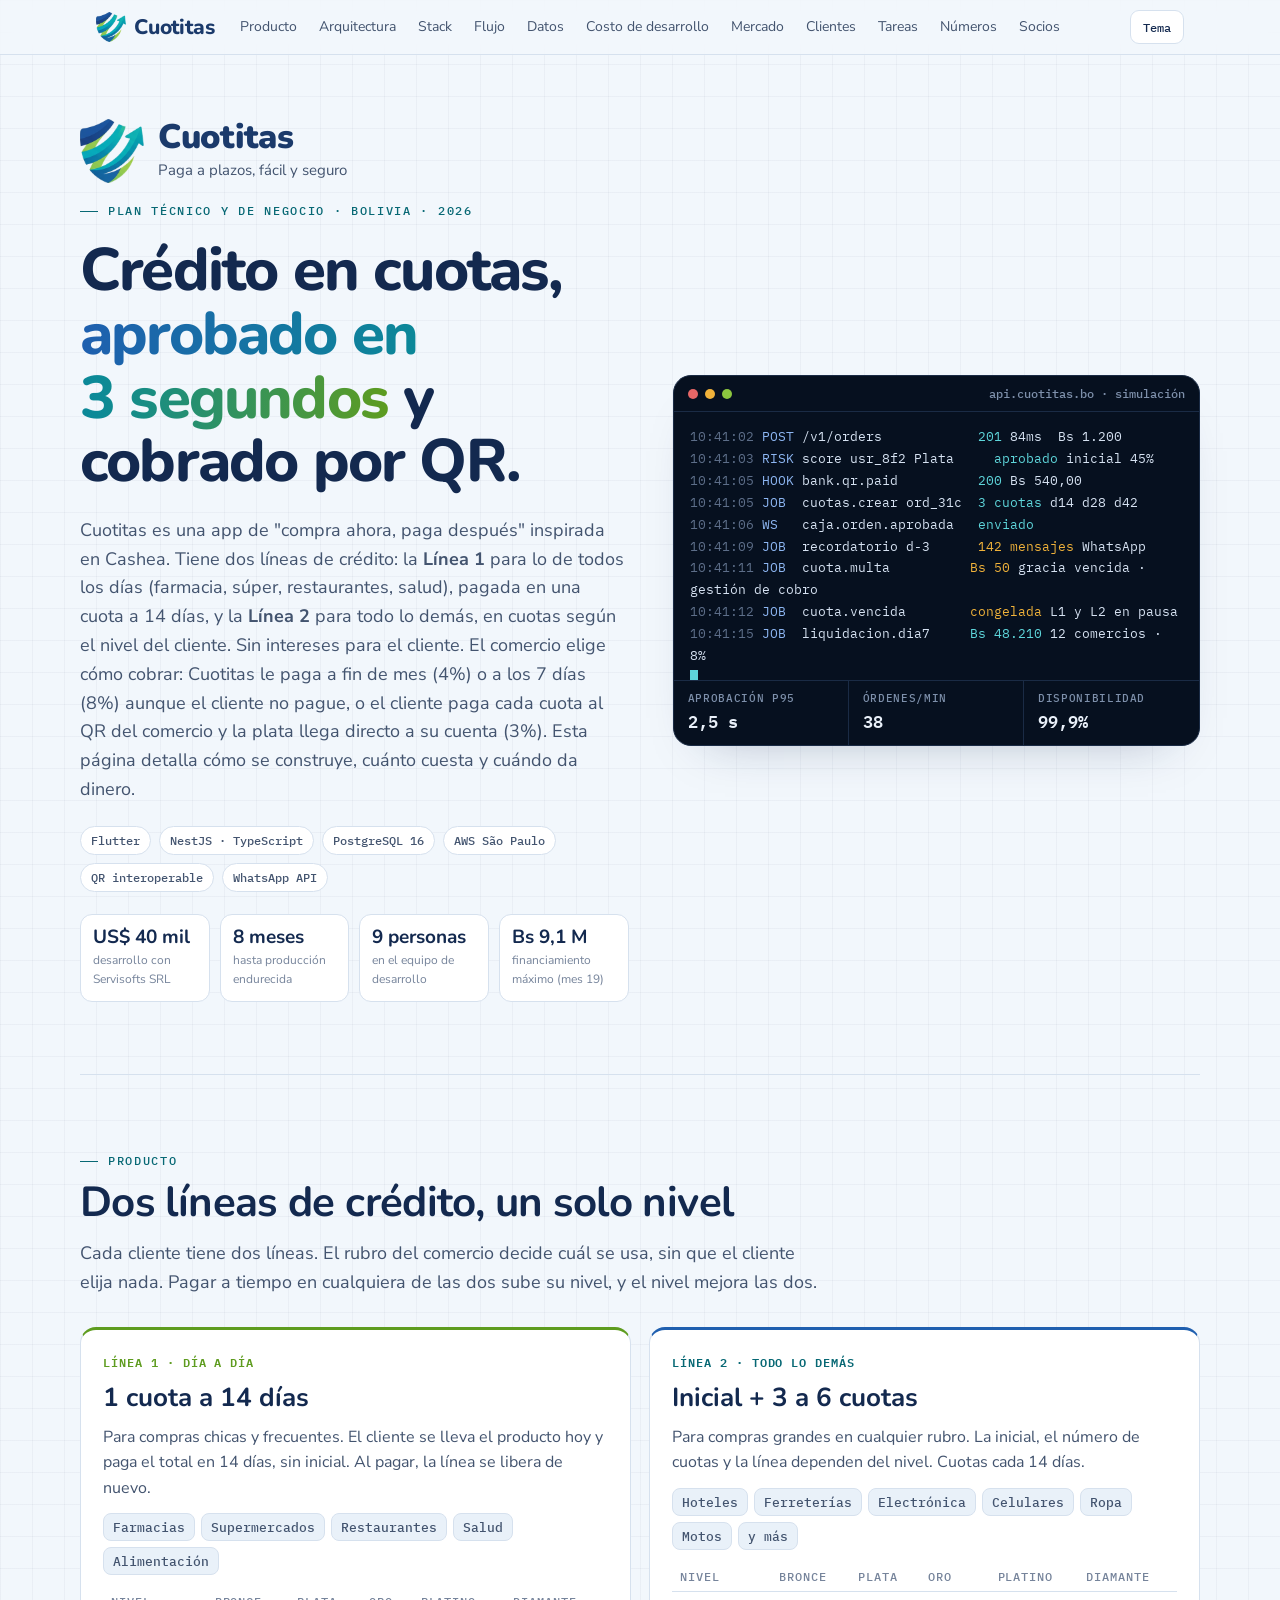
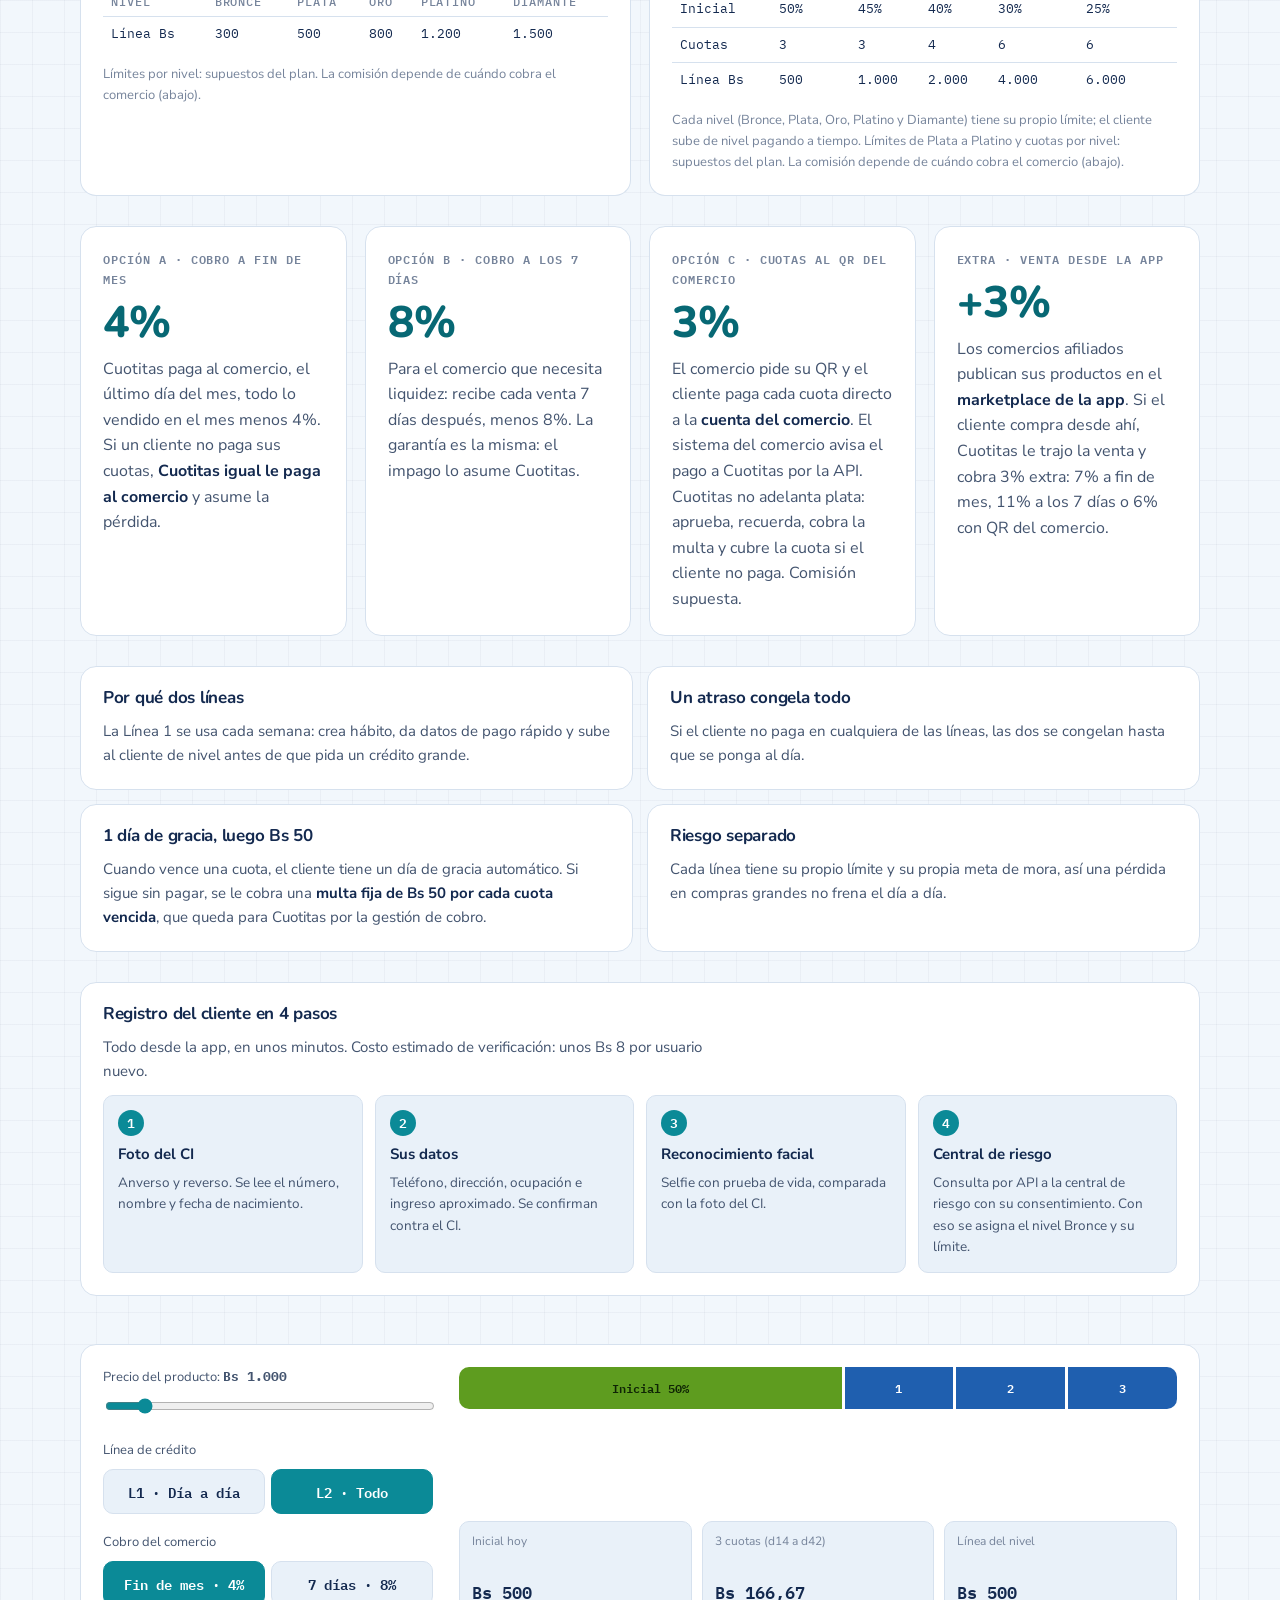
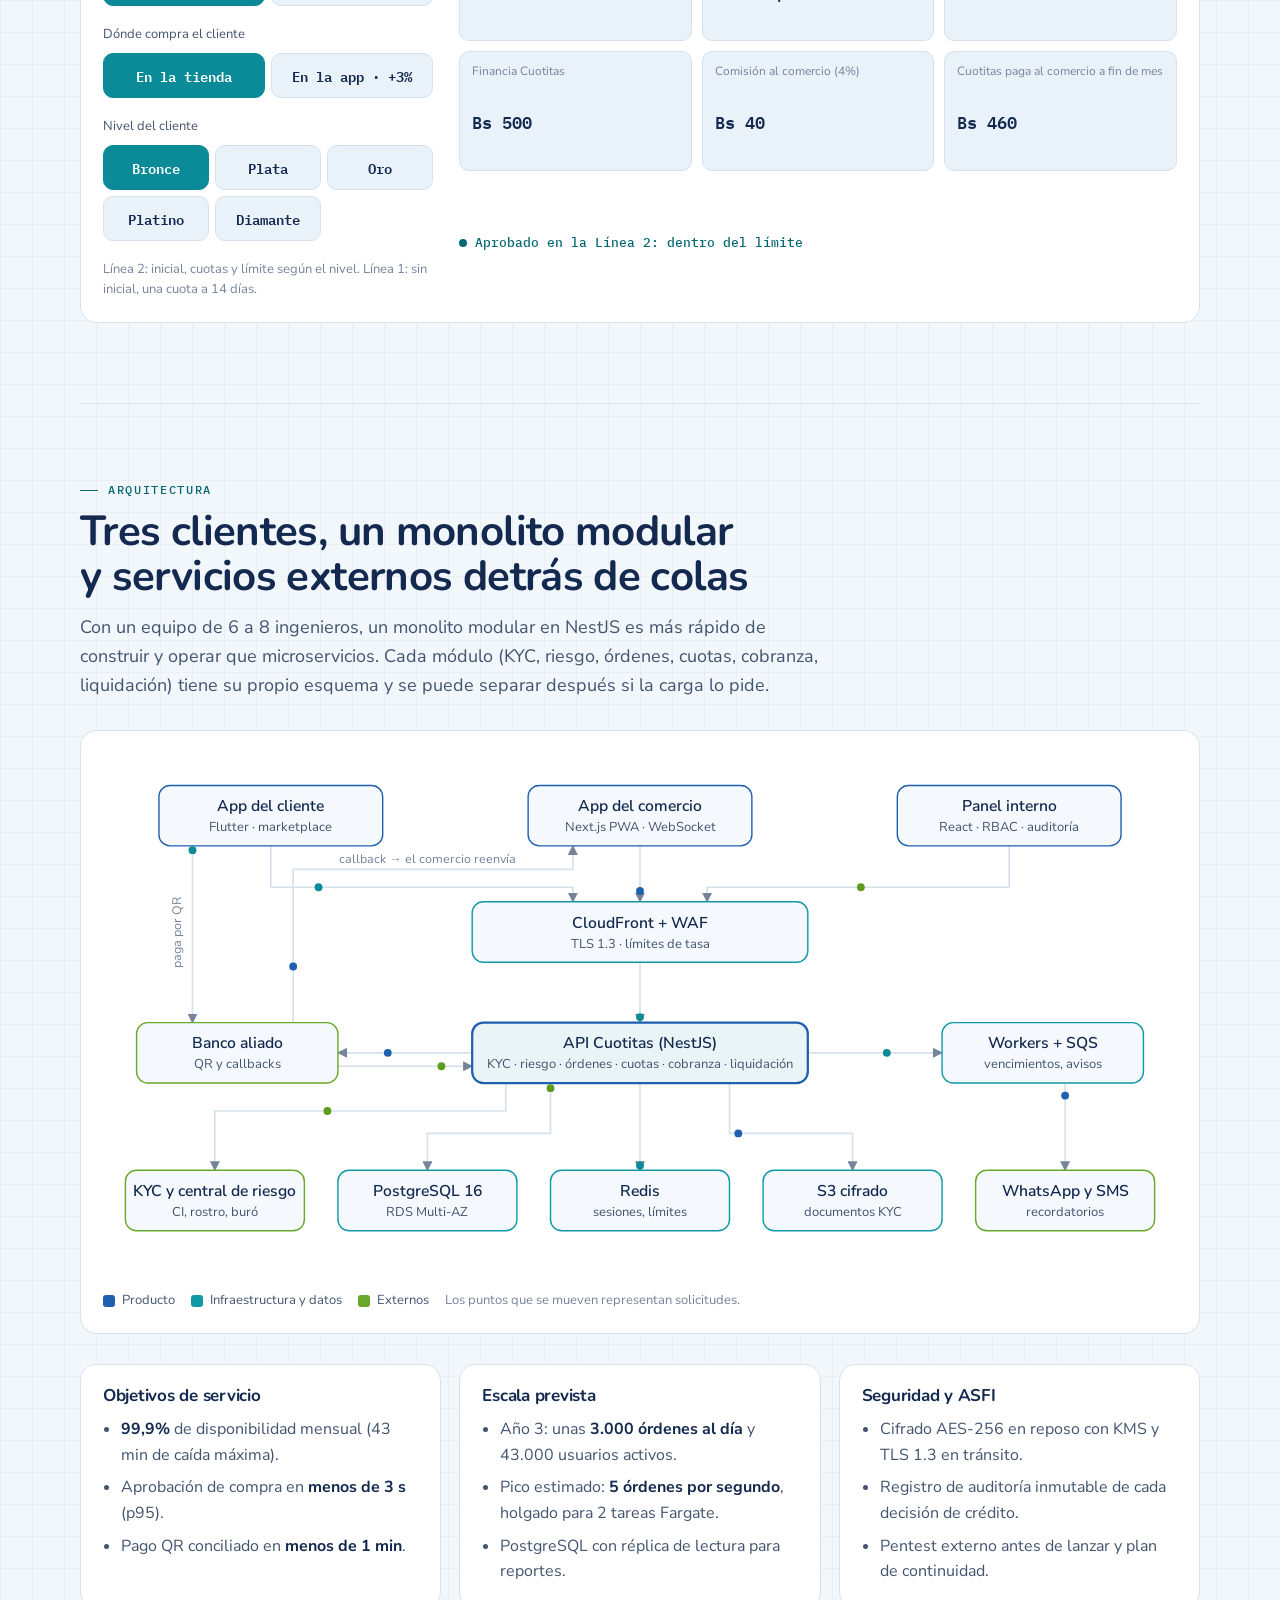
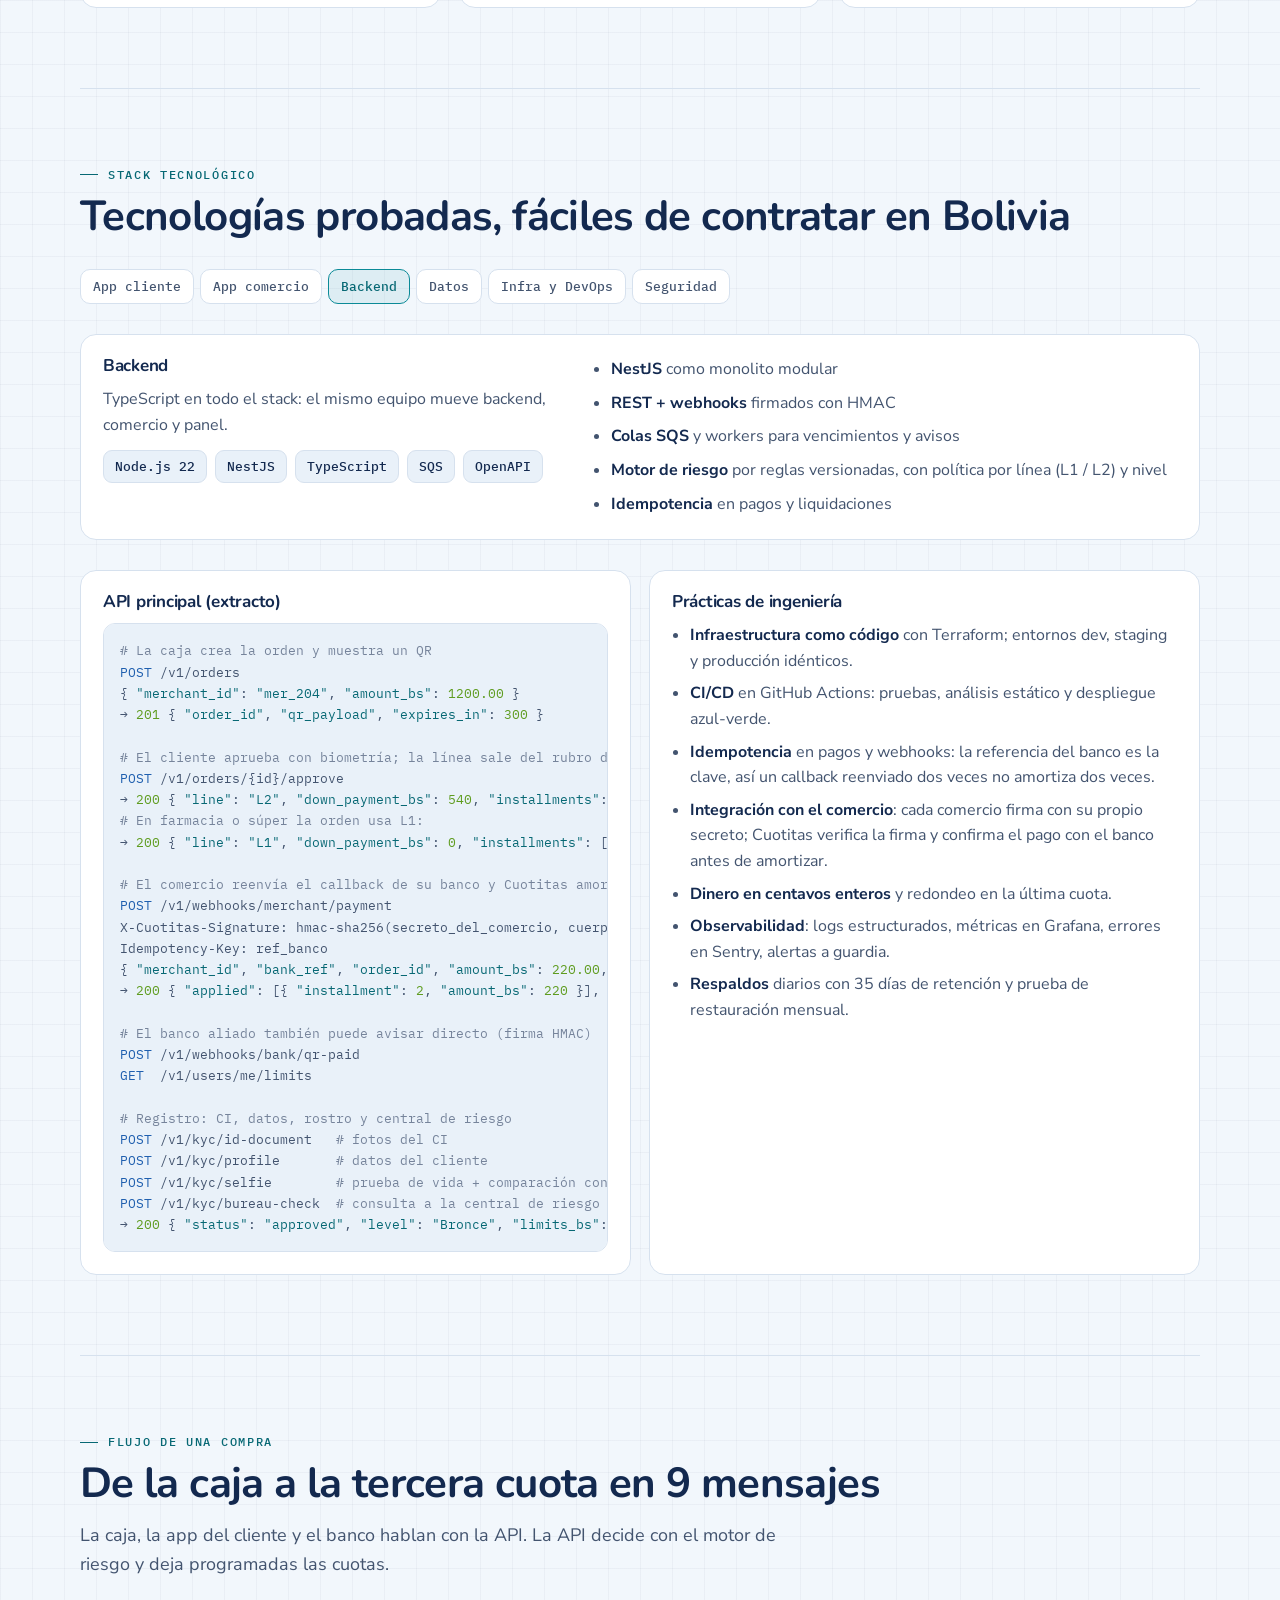
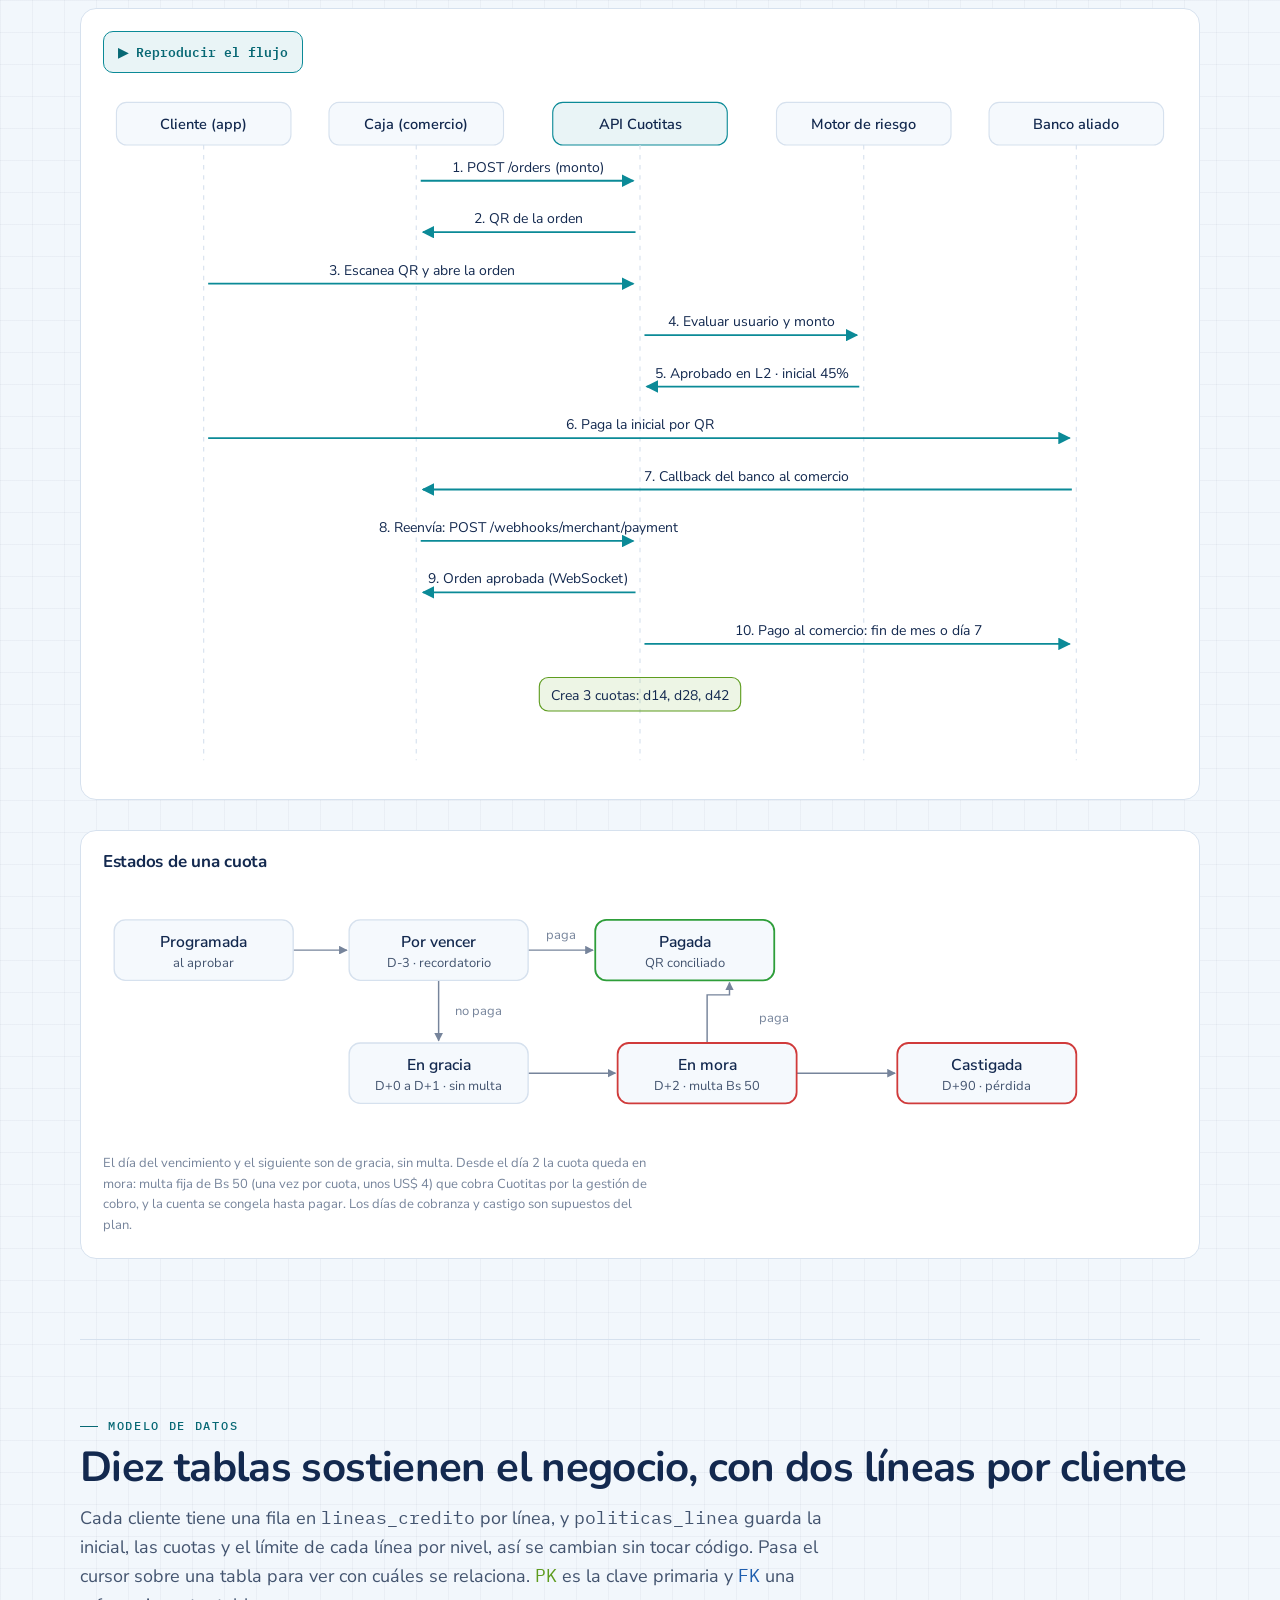
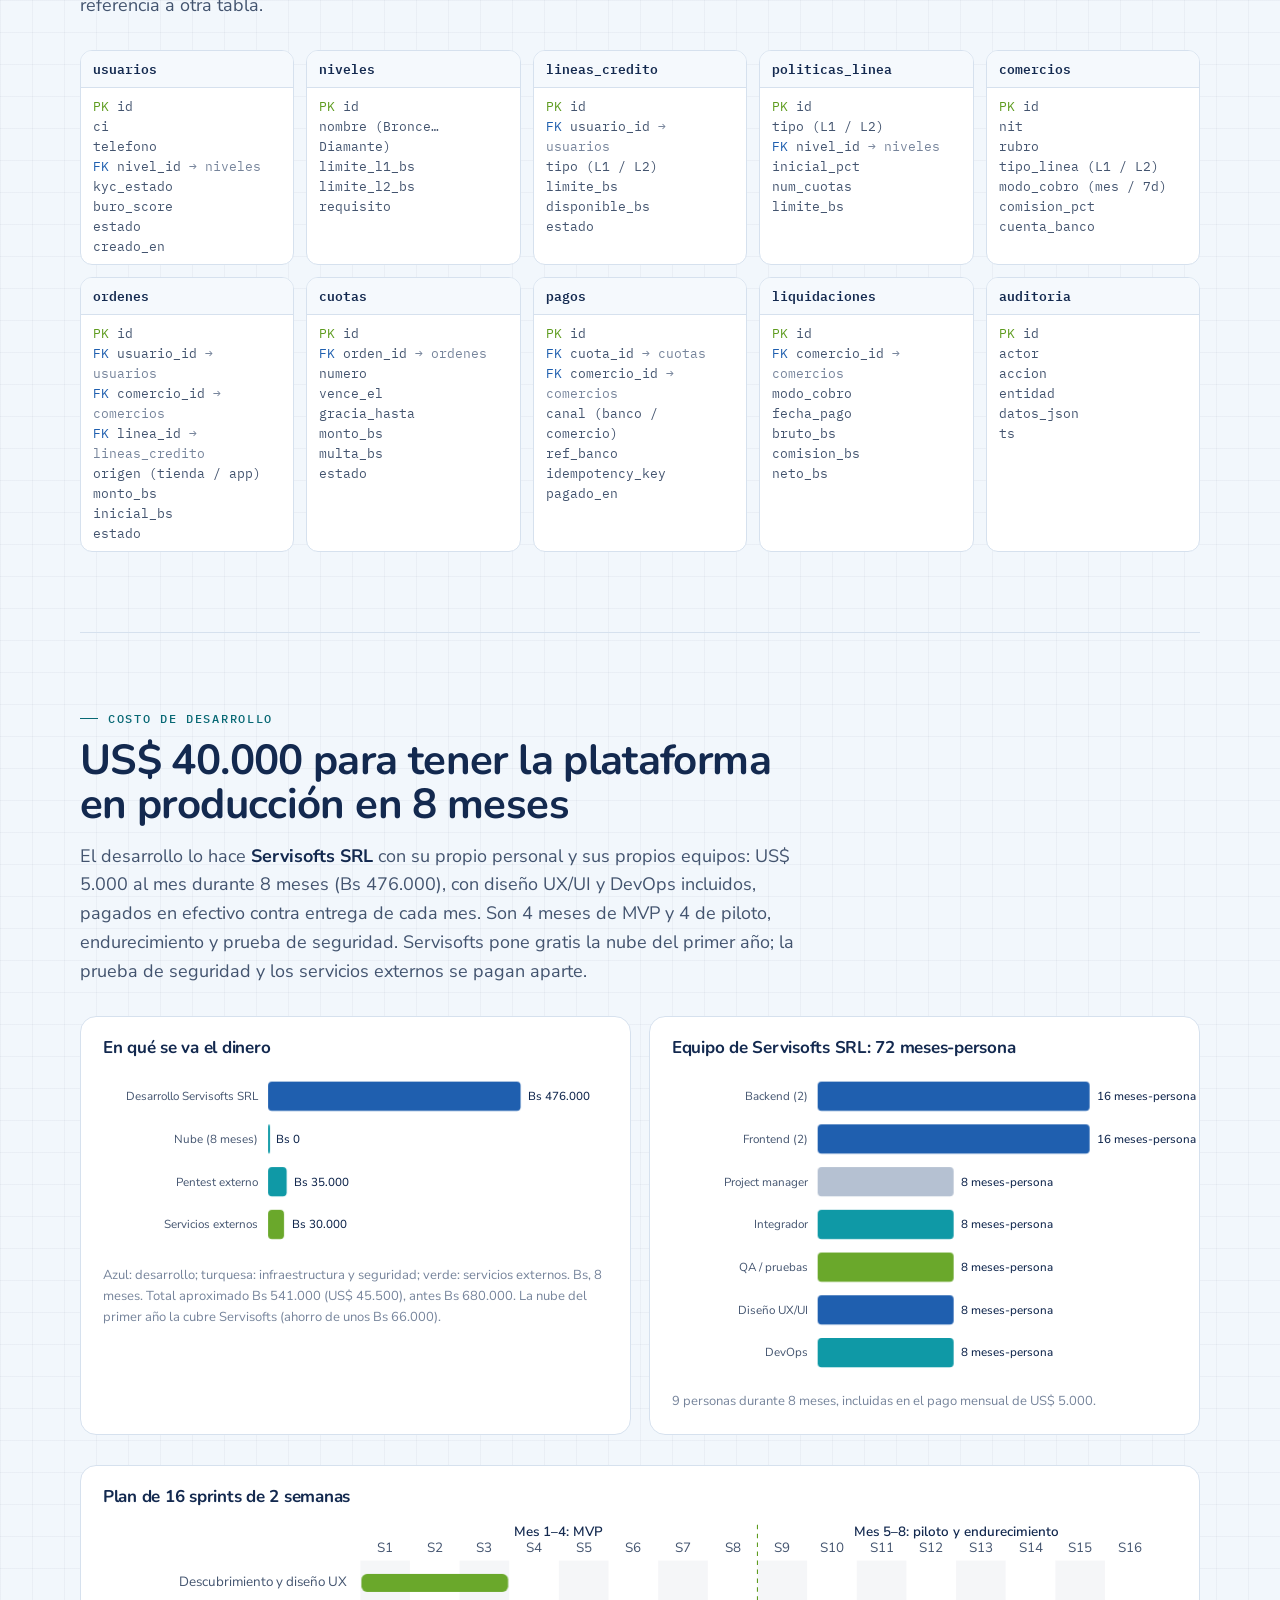
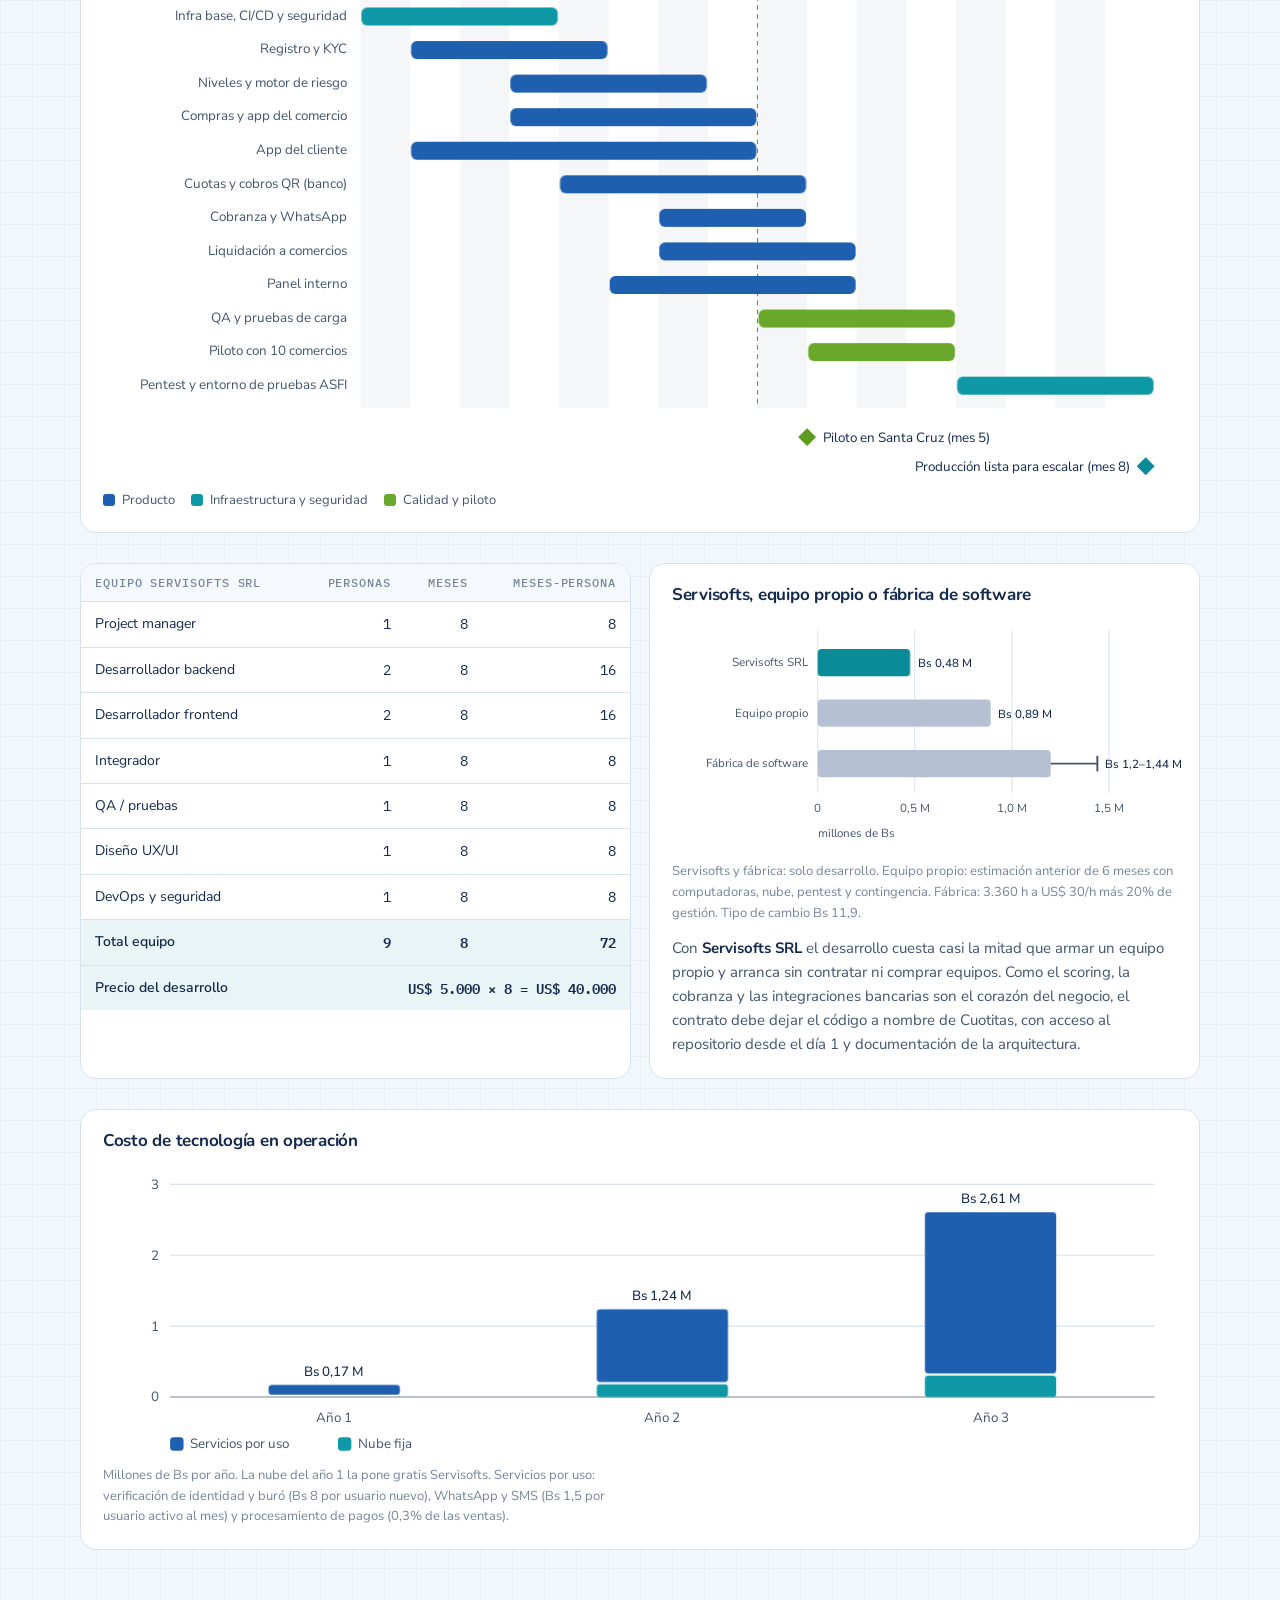
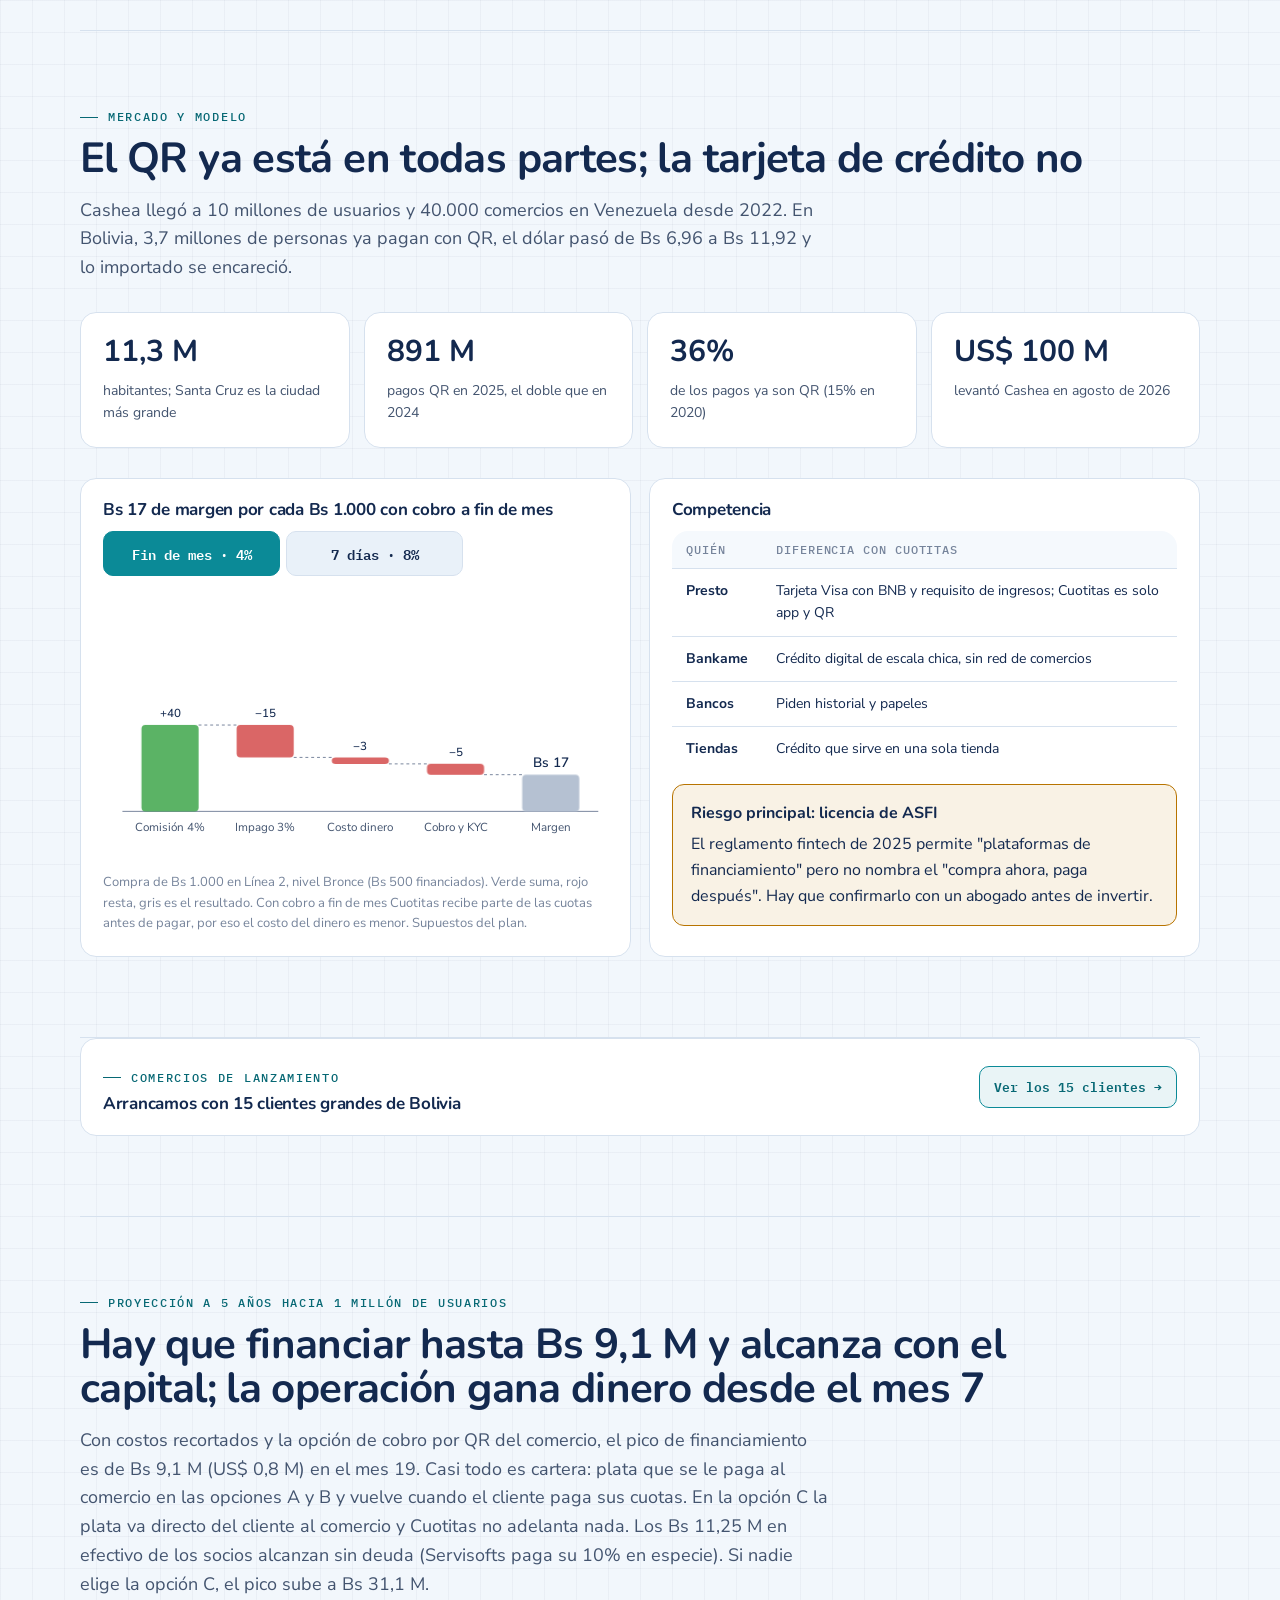
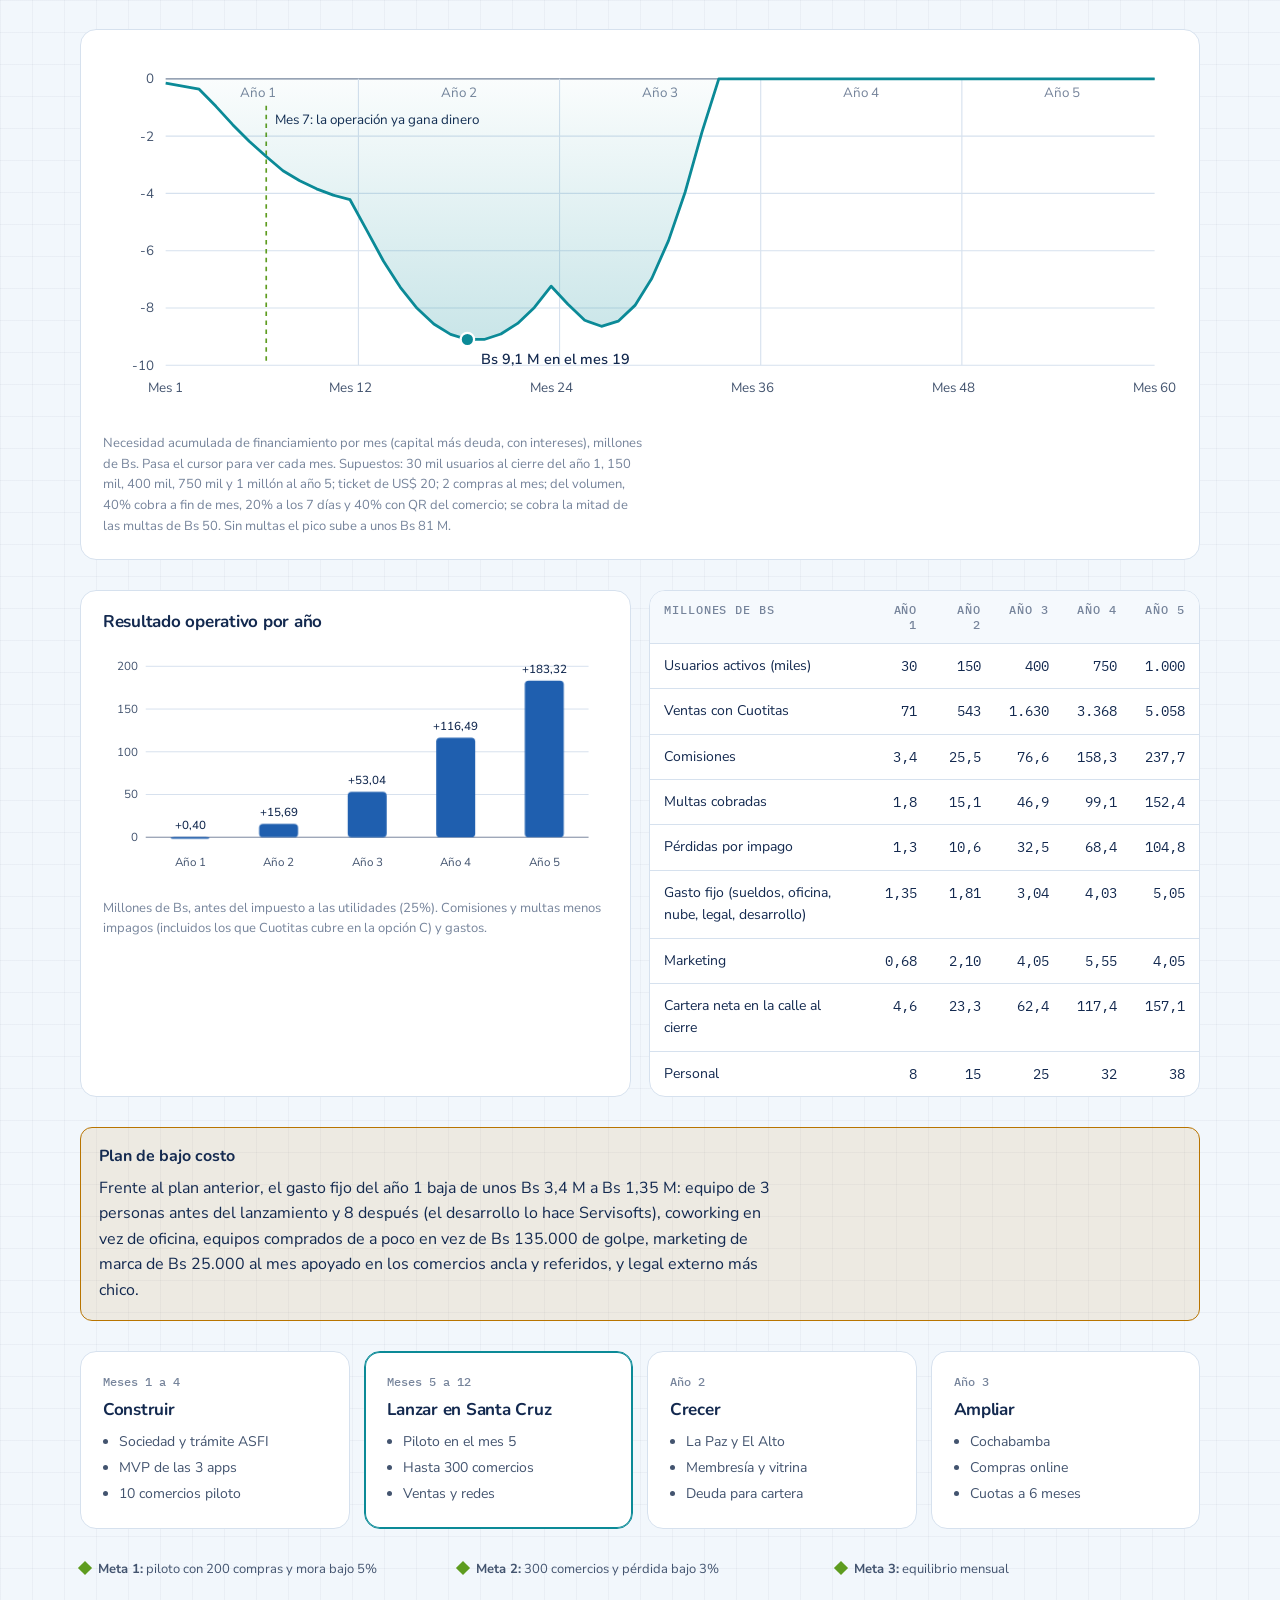
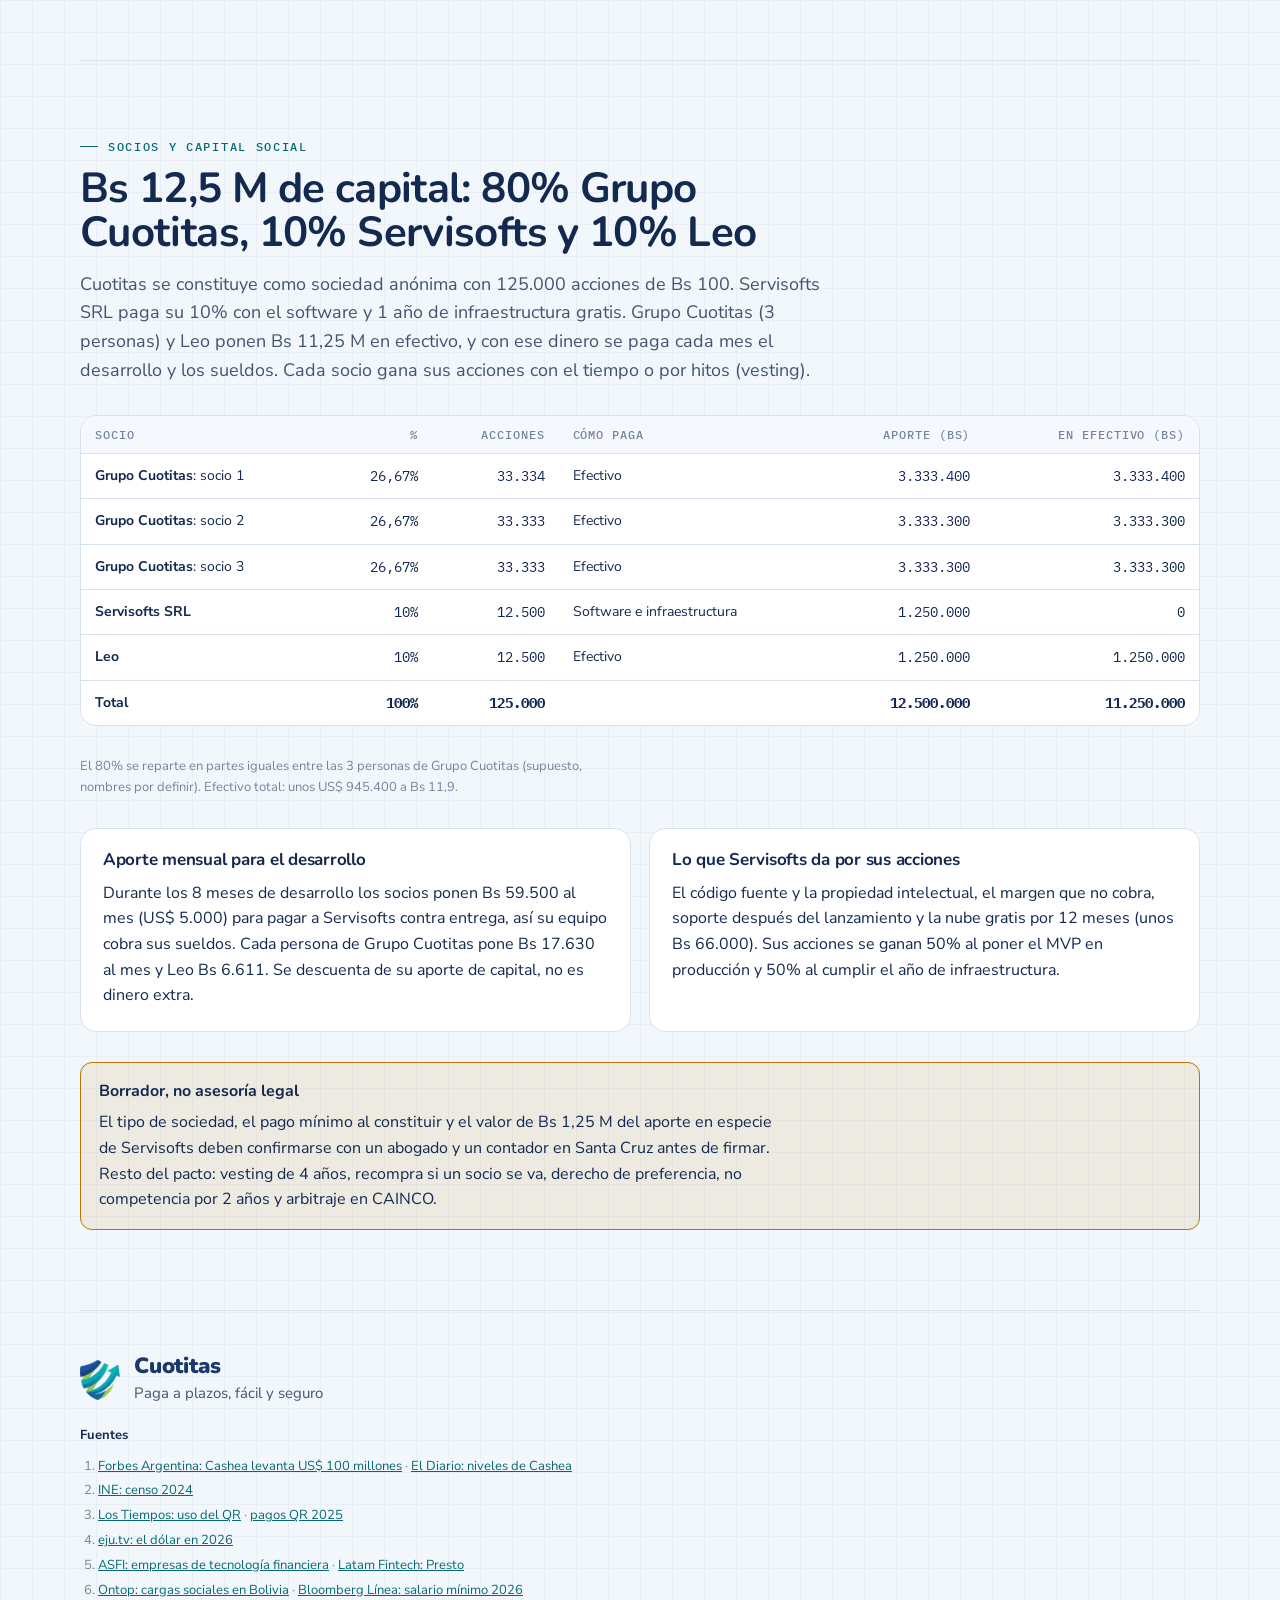
==== commit 745ba2c1: "Agrega la opción C de cobro (cuotas al QR del comercio) y recalcula el financiamiento - Producto: te" ====
--- a/index.html
+++ b/index.html
@@ -39,13 +39,13 @@
     <div class="lockup"><img src="logo.png" alt="Logo de Cuotitas" width="64" height="64"><div><b>Cuotitas</b><span>Paga a plazos, fácil y seguro</span></div></div>
     <span class="eyebrow">Plan técnico y de negocio · Bolivia · 2026</span>
     <h1>Crédito en cuotas, <span class="g">aprobado en 3 segundos</span> y cobrado por QR.</h1>
-    <p class="lead">Cuotitas es una app de "compra ahora, paga después" inspirada en Cashea. Tiene dos líneas de crédito: la <b>Línea 1</b> para lo de todos los días (farmacia, súper, restaurantes, salud), pagada en una cuota a 14 días, y la <b>Línea 2</b> para todo lo demás, en cuotas según el nivel del cliente. Sin intereses para el cliente. El comercio elige cuándo cobrar: a fin de mes con 4% de comisión o a los 7 días con 8%, y Cuotitas le paga aunque el cliente no pague. Esta página detalla cómo se construye, cuánto cuesta y cuándo da dinero.</p>
+    <p class="lead">Cuotitas es una app de "compra ahora, paga después" inspirada en Cashea. Tiene dos líneas de crédito: la <b>Línea 1</b> para lo de todos los días (farmacia, súper, restaurantes, salud), pagada en una cuota a 14 días, y la <b>Línea 2</b> para todo lo demás, en cuotas según el nivel del cliente. Sin intereses para el cliente. El comercio elige cómo cobrar: Cuotitas le paga a fin de mes (4%) o a los 7 días (8%) aunque el cliente no pague, o el cliente paga cada cuota al QR del comercio y la plata llega directo a su cuenta (3%). Esta página detalla cómo se construye, cuánto cuesta y cuándo da dinero.</p>
     <div class="chips"><span class="chip">Flutter</span><span class="chip">NestJS · TypeScript</span><span class="chip">PostgreSQL 16</span><span class="chip">AWS São Paulo</span><span class="chip">QR interoperable</span><span class="chip">WhatsApp API</span></div>
     <div class="kpis">
       <div class="kpi"><b class="num" data-count="40" data-pre="US$ " data-suf=" mil">US$ 40 mil</b><span>desarrollo con Servisofts SRL</span></div>
       <div class="kpi"><b class="num">8 meses</b><span>hasta producción endurecida</span></div>
       <div class="kpi"><b class="num">9 personas</b><span>en el equipo de desarrollo</span></div>
-      <div class="kpi"><b class="num">Bs 31 M</b><span>financiamiento máximo (mes 31)</span></div>
+      <div class="kpi"><b class="num">Bs 9,1 M</b><span>financiamiento máximo (mes 19)</span></div>
     </div>
   </div>
   <div class="console" aria-label="Simulación de eventos de la API de Cuotitas">
@@ -97,8 +97,10 @@
       <p style="color:var(--ink-2)">Cuotitas paga al comercio, el último día del mes, todo lo vendido en el mes menos 4%. Si un cliente no paga sus cuotas, <b style="color:var(--ink)">Cuotitas igual le paga al comercio</b> y asume la pérdida.</p></div>
     <div class="card glow rv"><span class="opt">Opción B · Cobro a los 7 días</span><div class="pct">8%</div>
       <p style="color:var(--ink-2)">Para el comercio que necesita liquidez: recibe cada venta 7 días después, menos 8%. La garantía es la misma: el impago lo asume Cuotitas.</p></div>
+    <div class="card glow rv"><span class="opt">Opción C · Cuotas al QR del comercio</span><div class="pct">3%</div>
+      <p style="color:var(--ink-2)">El comercio pide su QR y el cliente paga cada cuota directo a la <b style="color:var(--ink)">cuenta del comercio</b>. El sistema del comercio avisa el pago a Cuotitas por la API. Cuotitas no adelanta plata: aprueba, recuerda, cobra la multa y cubre la cuota si el cliente no paga. Comisión supuesta.</p></div>
     <div class="card glow rv"><span class="opt">Extra · Venta desde la app</span><div class="pct">+3%</div>
-      <p style="color:var(--ink-2)">Los comercios afiliados publican sus productos en el <b style="color:var(--ink)">marketplace de la app</b>. Si el cliente compra desde ahí, Cuotitas le trajo la venta y cobra 3% extra: 7% a fin de mes u 11% a los 7 días.</p></div>
+      <p style="color:var(--ink-2)">Los comercios afiliados publican sus productos en el <b style="color:var(--ink)">marketplace de la app</b>. Si el cliente compra desde ahí, Cuotitas le trajo la venta y cobra 3% extra: 7% a fin de mes, 11% a los 7 días o 6% con QR del comercio.</p></div>
   </div>
   <div class="rules">
     <div class="card glow rv"><h3>Por qué dos líneas</h3><p style="color:var(--ink-2);font-size:15px">La Línea 1 se usa cada semana: crea hábito, da datos de pago rápido y sube al cliente de nivel antes de que pida un crédito grande.</p></div>
@@ -351,28 +353,28 @@
 <section id="numeros">
   <header class="rv">
     <span class="eyebrow">Proyección a 5 años hacia 1 millón de usuarios</span>
-    <h2>Hay que financiar hasta Bs 31 M; la operación gana dinero desde el mes 7</h2>
-    <p class="lead">Con costos recortados, el pico de financiamiento es de Bs 31,1 M (US$ 2,6 M) en el mes 31. Casi todo es cartera: plata que se le paga al comercio y vuelve cuando el cliente paga sus cuotas. Los socios ponen Bs 11,25 M en efectivo (Servisofts paga su 10% en especie) y faltan unos Bs 20,8 M de deuda para la cartera desde el mes 14. Desde el mes 46 la empresa se financia sola.</p>
+    <h2>Hay que financiar hasta Bs 9,1 M y alcanza con el capital; la operación gana dinero desde el mes 7</h2>
+    <p class="lead">Con costos recortados y la opción de cobro por QR del comercio, el pico de financiamiento es de Bs 9,1 M (US$ 0,8 M) en el mes 19. Casi todo es cartera: plata que se le paga al comercio en las opciones A y B y vuelve cuando el cliente paga sus cuotas. En la opción C la plata va directo del cliente al comercio y Cuotitas no adelanta nada. Los Bs 11,25 M en efectivo de los socios alcanzan sin deuda (Servisofts paga su 10% en especie). Si nadie elige la opción C, el pico sube a Bs 31,1 M.</p>
   </header>
   <div class="card rv">
-    <svg class="chart" id="cash" viewBox="0 0 960 330" role="img" aria-label="Necesidad de financiamiento: máximo de Bs 31,1 M en el mes 31"></svg>
-    <p class="note">Necesidad acumulada de financiamiento por mes (capital más deuda, con intereses), millones de Bs. Pasa el cursor para ver cada mes. Supuestos: 30 mil usuarios al cierre del año 1, 150 mil, 400 mil, 750 mil y 1 millón al año 5; ticket de US$ 20; 2 compras al mes; 70% de los comercios cobra a fin de mes; se cobra la mitad de las multas de Bs 50. Sin multas el pico sube a unos Bs 143 M.</p>
+    <svg class="chart" id="cash" viewBox="0 0 960 330" role="img" aria-label="Necesidad de financiamiento: máximo de Bs 9,1 M en el mes 19"></svg>
+    <p class="note">Necesidad acumulada de financiamiento por mes (capital más deuda, con intereses), millones de Bs. Pasa el cursor para ver cada mes. Supuestos: 30 mil usuarios al cierre del año 1, 150 mil, 400 mil, 750 mil y 1 millón al año 5; ticket de US$ 20; 2 compras al mes; del volumen, 40% cobra a fin de mes, 20% a los 7 días y 40% con QR del comercio; se cobra la mitad de las multas de Bs 50. Sin multas el pico sube a unos Bs 81 M.</p>
   </div>
   <div class="grid2">
     <div class="card rv"><h3>Resultado operativo por año</h3>
-      <svg class="chart" id="annual" viewBox="0 0 520 250" role="img" aria-label="Resultado operativo: 0,8, 18,9, 62,5, 136 y 212,5 millones de Bs"></svg>
-      <p class="note">Millones de Bs, antes del impuesto a las utilidades (25%). Comisiones y multas menos impagos y gastos.</p></div>
+      <svg class="chart" id="annual" viewBox="0 0 520 250" role="img" aria-label="Resultado operativo: 0,4, 15,7, 53, 116,5 y 183,3 millones de Bs"></svg>
+      <p class="note">Millones de Bs, antes del impuesto a las utilidades (25%). Comisiones y multas menos impagos (incluidos los que Cuotitas cubre en la opción C) y gastos.</p></div>
     <div class="tbl rv"><table>
       <thead><tr><th>Millones de Bs</th><th class="r">Año 1</th><th class="r">Año 2</th><th class="r">Año 3</th><th class="r">Año 4</th><th class="r">Año 5</th></tr></thead>
       <tbody>
         <tr><td>Usuarios activos (miles)</td><td class="r">30</td><td class="r">150</td><td class="r">400</td><td class="r">750</td><td class="r">1.000</td></tr>
         <tr><td>Ventas con Cuotitas</td><td class="r">71</td><td class="r">543</td><td class="r">1.630</td><td class="r">3.368</td><td class="r">5.058</td></tr>
-        <tr><td>Comisiones</td><td class="r">3,9</td><td class="r">29,8</td><td class="r">89,7</td><td class="r">185,2</td><td class="r">278,2</td></tr>
+        <tr><td>Comisiones</td><td class="r">3,4</td><td class="r">25,5</td><td class="r">76,6</td><td class="r">158,3</td><td class="r">237,7</td></tr>
         <tr><td>Multas cobradas</td><td class="r">1,8</td><td class="r">15,1</td><td class="r">46,9</td><td class="r">99,1</td><td class="r">152,4</td></tr>
         <tr><td>Pérdidas por impago</td><td class="r">1,3</td><td class="r">10,6</td><td class="r">32,5</td><td class="r">68,4</td><td class="r">104,8</td></tr>
         <tr><td>Gasto fijo (sueldos, oficina, nube, legal, desarrollo)</td><td class="r">1,35</td><td class="r">1,81</td><td class="r">3,04</td><td class="r">4,03</td><td class="r">5,05</td></tr>
         <tr><td>Marketing</td><td class="r">0,68</td><td class="r">2,10</td><td class="r">4,05</td><td class="r">5,55</td><td class="r">4,05</td></tr>
-        <tr><td>Cartera neta en la calle al cierre</td><td class="r">7,8</td><td class="r">39,3</td><td class="r">105,1</td><td class="r">197,7</td><td class="r">264,6</td></tr>
+        <tr><td>Cartera neta en la calle al cierre</td><td class="r">4,6</td><td class="r">23,3</td><td class="r">62,4</td><td class="r">117,4</td><td class="r">157,1</td></tr>
         <tr><td>Personal</td><td class="r">8</td><td class="r">15</td><td class="r">25</td><td class="r">32</td><td class="r">38</td></tr>
       </tbody></table></div>
   </div>
--- a/index.css
+++ b/index.css
@@ -139,7 +139,8 @@
 .minitbl td{font-family:var(--f-mono)}
 .rules{display:grid;grid-template-columns:repeat(2,1fr);gap:14px}
 
-.payout{display:grid;grid-template-columns:repeat(3,1fr);gap:18px}
+.payout{display:grid;grid-template-columns:repeat(4,1fr);gap:18px}
+@media (max-width:1200px){.payout{grid-template-columns:repeat(2,1fr)}}
 .payout .pct{font:800 44px/1 var(--f-display);color:var(--accent-ink)}
 .payout .opt{font:600 12px var(--f-mono);letter-spacing:.08em;text-transform:uppercase;color:var(--muted)}
 @media (max-width:900px){.payout{grid-template-columns:1fr}}
